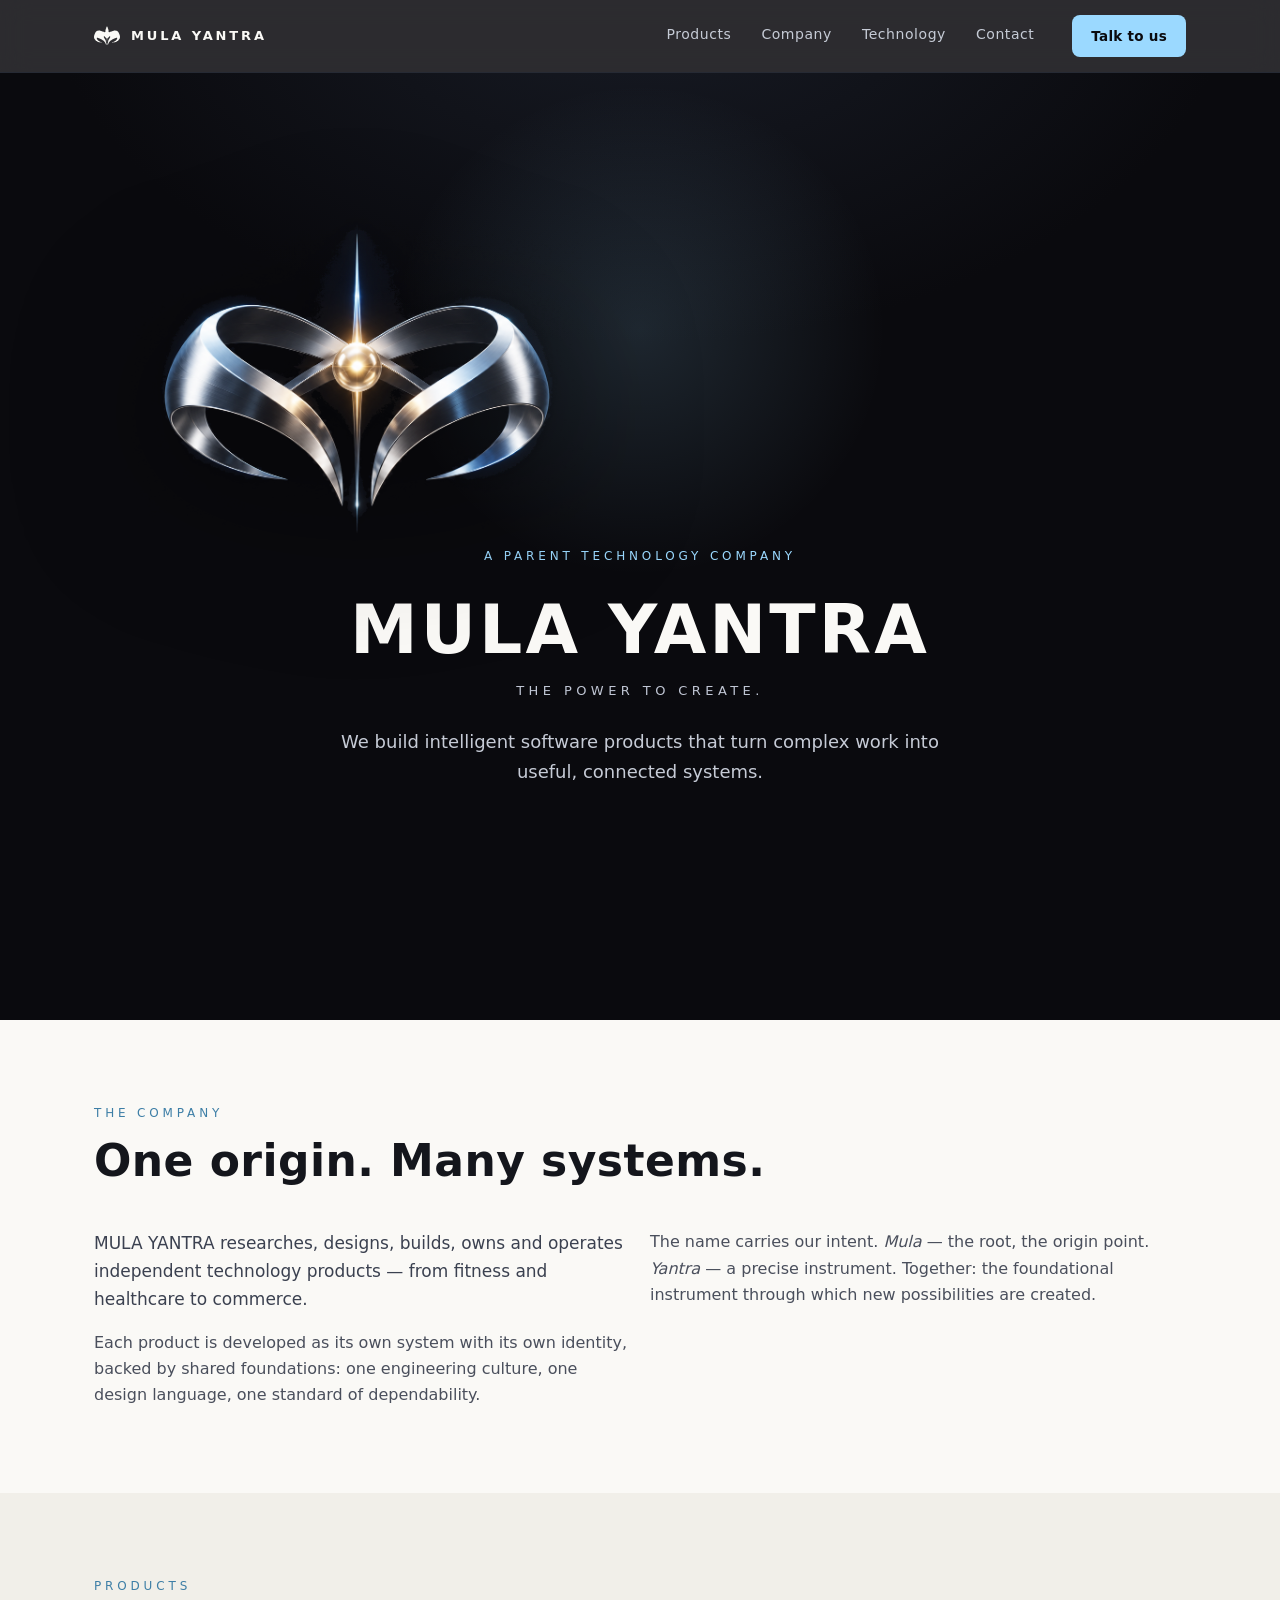
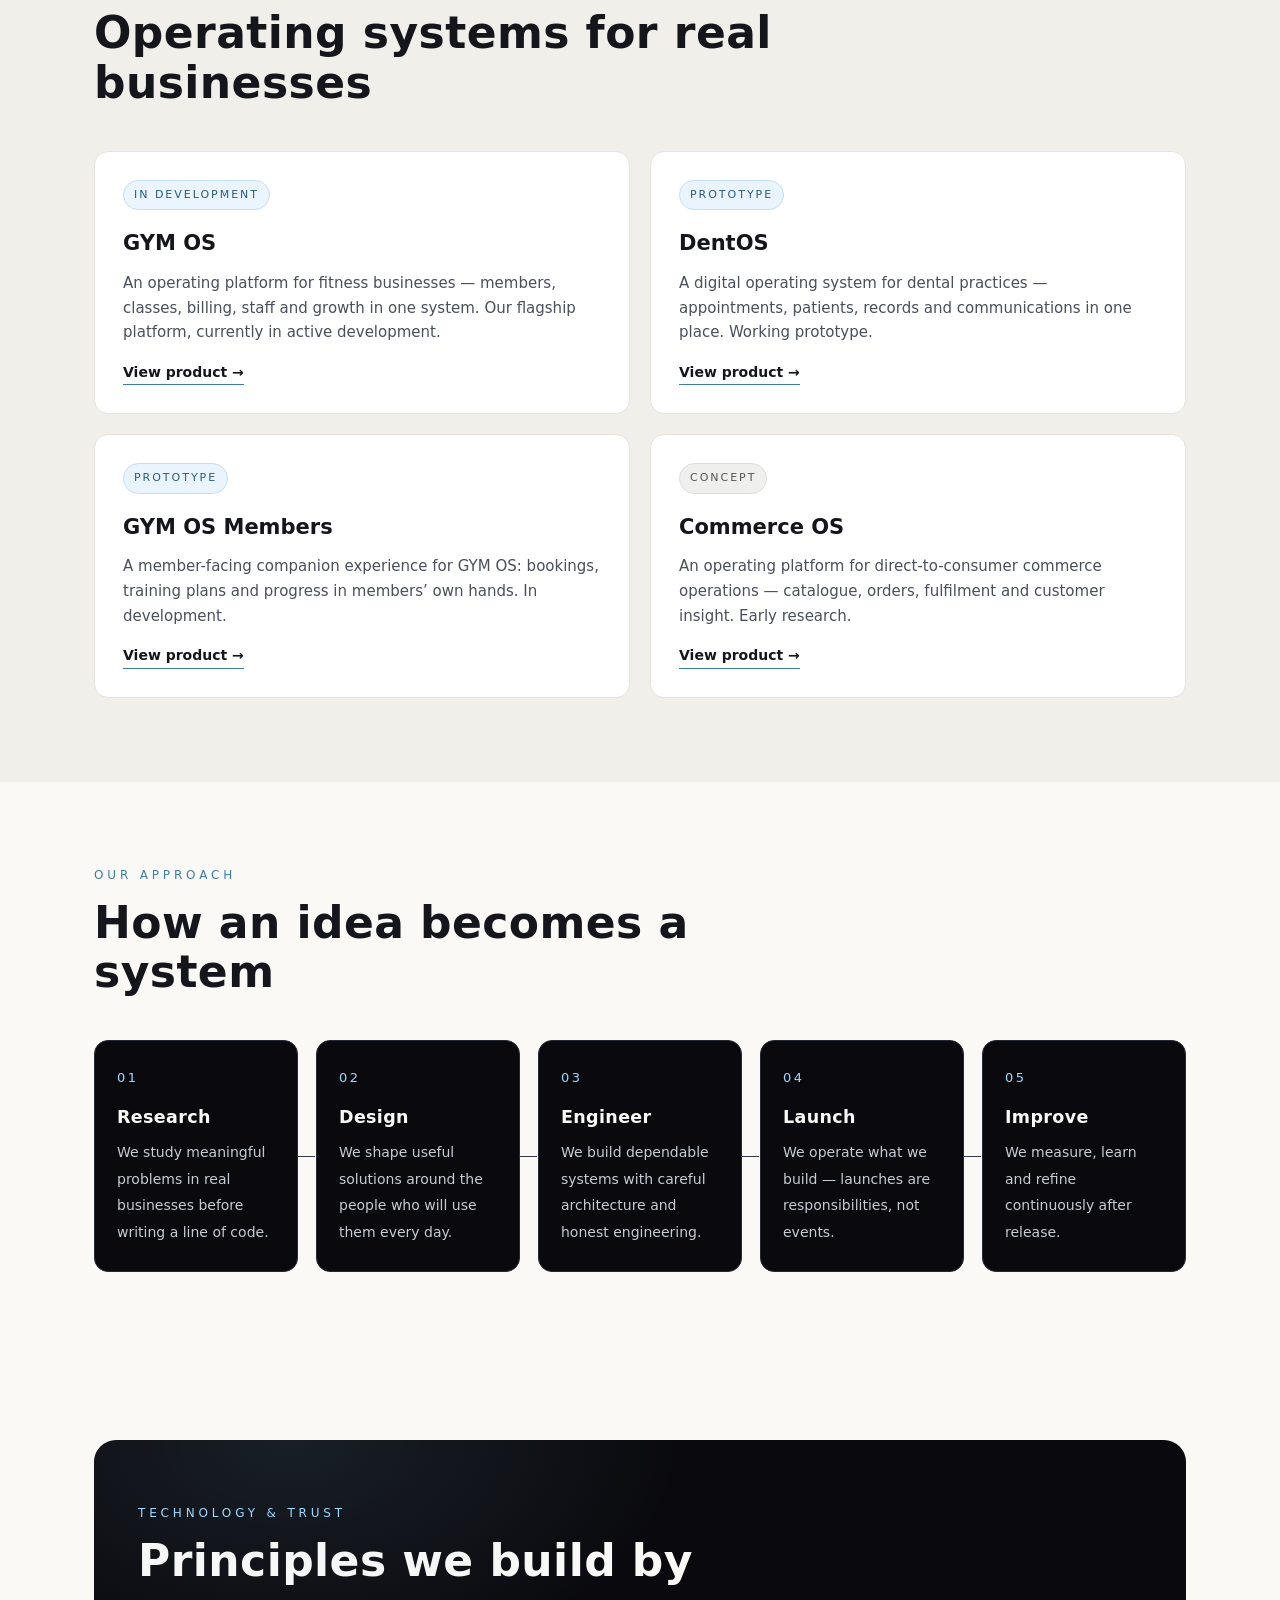
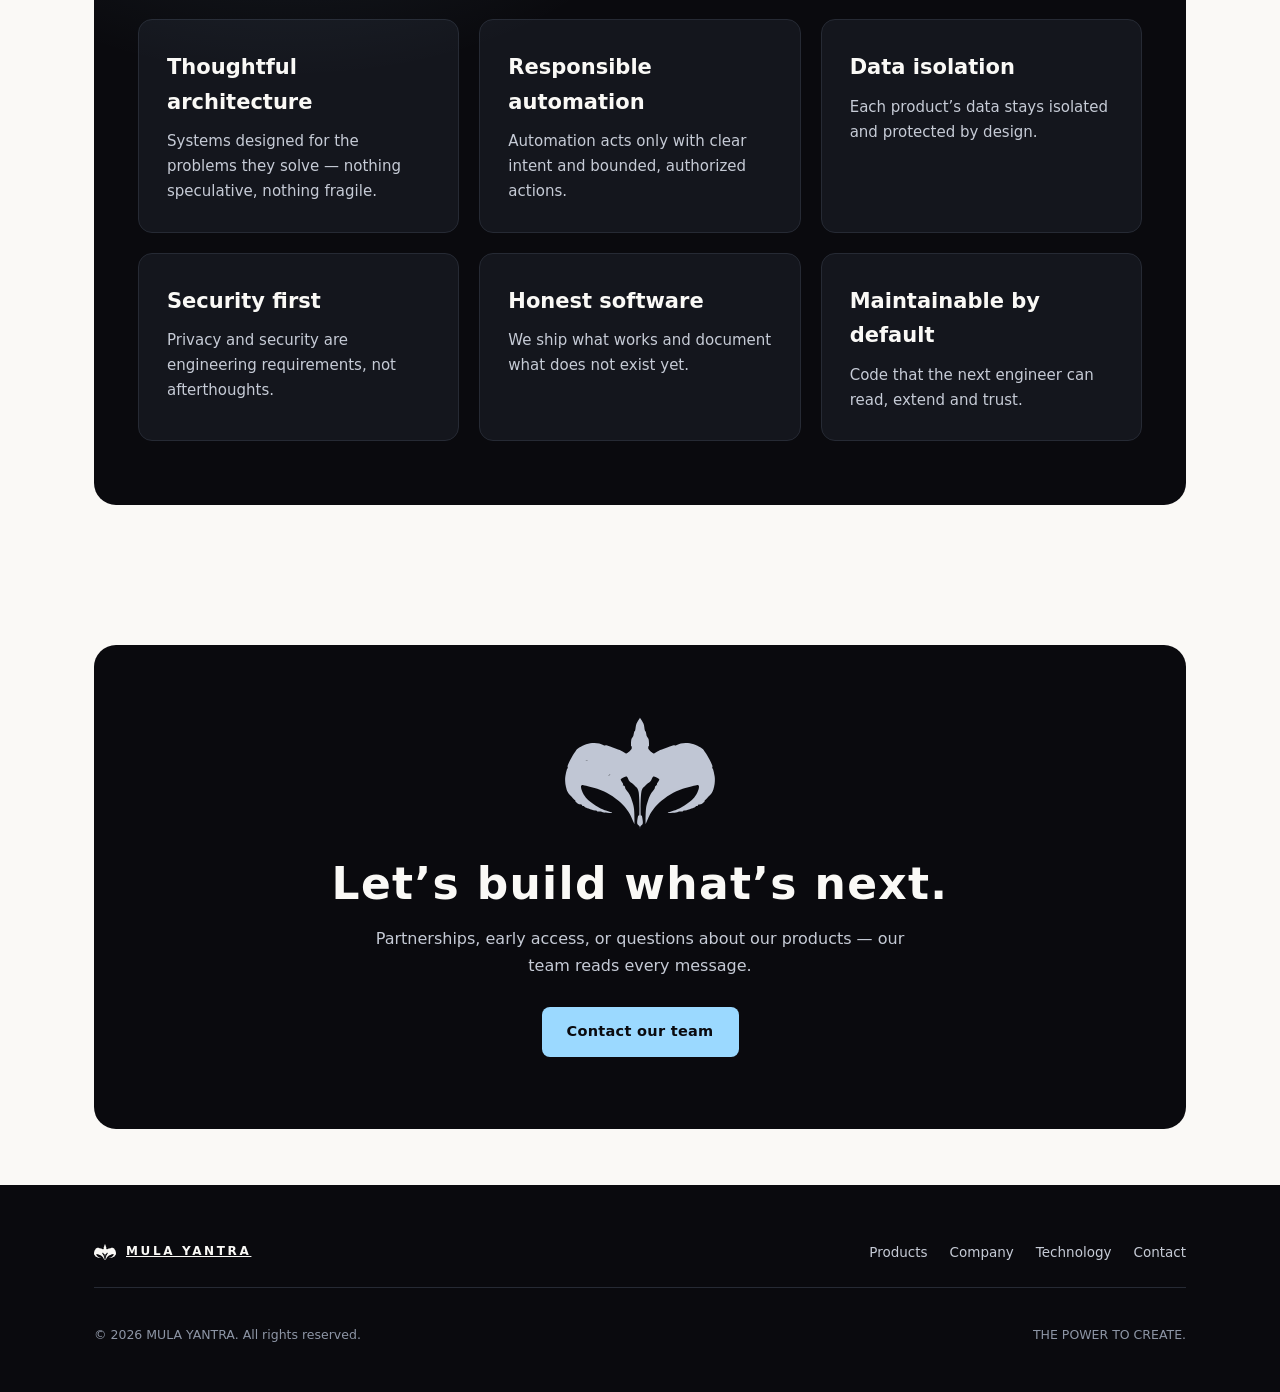
==== index.html @ 1386010c "Review preview of feature/website @8ad536c (logo repair: continuous ribbon emblem, centered hero, ic" ====
<!DOCTYPE html><html lang="en"><head><meta charset="utf-8"><meta name="viewport" content="width=device-width,initial-scale=1"><title>MULA YANTRA — The Power to Create</title><meta name="description" content="MULA YANTRA is a parent technology company that researches, builds, owns and operates independent intelligent software products."><meta property="og:type" content="website"><meta property="og:title" content="MULA YANTRA — The Power to Create"><meta property="og:description" content="MULA YANTRA is a parent technology company that researches, builds, owns and operates independent intelligent software products."><meta property="og:site_name" content="MULA YANTRA"><link rel="icon" type="image/svg+xml" href="mark-small.svg"><link rel="preload" href="fonts/SpaceGrotesk.woff2" as="font" type="font/woff2" crossorigin><link rel="preload" href="fonts/Inter.woff2" as="font" type="font/woff2" crossorigin><link rel="stylesheet" href="styles.css"></head><body class=""><a class="skip" href="#main">Skip to content</a><header class="hd"><div class="wrap"><a class="brand" href="index.html"><svg viewBox="0 0 1000 770" aria-hidden="true"><path d="M 499.4 6.1 C 495.3 12.6 481.6 31.2 476.3 45.0 C 471.0 58.7 470.4 79.4 467.8 88.7 C 465.2 98.0 462.7 94.2 460.5 100.9 C 458.3 107.5 457.5 120.7 454.4 128.8 C 451.4 136.9 444.7 139.1 442.3 149.5 C 439.9 159.8 439.7 183.3 439.9 190.8 C 440.1 198.3 442.9 190.8 443.5 194.4 C 444.1 198.1 447.1 205.8 443.5 212.6 C 439.9 219.5 427.9 230.7 421.6 235.7 C 415.4 240.8 413.7 244.8 405.8 243.0 C 397.9 241.2 394.9 233.5 374.2 224.8 C 353.6 216.1 300.7 196.6 281.9 190.8 C 263.1 184.9 270.1 192.0 261.2 189.6 C 252.3 187.1 241.8 178.8 228.4 176.2 C 215.1 173.6 197.7 171.9 181.0 173.8 C 164.4 175.6 144.6 181.0 128.8 187.1 C 113.0 193.2 96.6 202.5 86.3 210.2 C 75.9 217.9 74.3 222.6 66.8 233.3 C 59.3 244.0 49.4 259.6 41.3 274.6 C 33.2 289.6 21.9 312.1 18.2 323.2 C 14.6 334.3 20.3 337.6 19.4 341.4 C 18.6 345.3 16.2 337.4 13.4 346.3 C 10.5 355.2 4.5 380.9 2.4 394.9 C 0.4 408.9 0.6 418.4 1.2 430.1 C 1.8 441.9 2.8 453.0 6.1 465.4 C 9.3 477.7 10.5 489.3 20.7 504.3 C 30.8 519.2 58.7 545.4 66.8 555.3 C 74.9 565.2 65.4 559.5 69.3 563.8 C 73.1 568.0 82.8 577.2 89.9 580.8 C 97.0 584.4 107.5 583.6 111.8 585.7 C 116.0 587.7 112.8 591.5 115.4 593.0 C 118.1 594.4 123.9 592.5 127.6 594.2 C 131.2 595.8 126.4 598.0 137.3 602.7 C 148.2 607.3 181.4 618.7 193.2 622.1 C 204.9 625.6 203.5 621.9 207.8 623.3 C 212.0 624.7 213.4 629.6 218.7 630.6 C 224.0 631.6 232.5 628.4 239.4 629.4 C 246.3 630.4 247.5 635.1 260.0 636.7 C 272.6 638.3 315.1 642.2 314.7 639.1 C 314.3 636.1 273.8 625.2 257.6 618.5 C 241.4 611.8 234.1 609.4 217.5 599.0 C 200.9 588.7 171.9 568.0 158.0 556.5 C 144.0 545.0 140.1 538.1 133.7 529.8 C 127.2 521.5 123.1 514.6 119.1 506.7 C 115.0 498.8 111.4 489.7 109.4 482.4 C 107.3 475.1 106.7 467.2 106.9 462.9 C 107.1 458.7 107.7 458.3 110.6 456.9 C 113.4 455.4 106.5 450.8 123.9 454.4 C 141.4 458.1 186.1 468.4 215.1 478.7 C 244.0 489.1 271.8 501.2 297.7 516.4 C 323.6 531.6 351.4 552.9 370.6 569.9 C 389.8 586.9 402.2 604.3 413.1 618.5 C 424.1 632.6 428.9 641.2 436.2 654.9 C 443.5 668.7 452.4 692.6 456.9 701.1 C 461.3 709.6 462.3 720.1 462.9 706.0 C 463.5 691.8 462.9 639.9 460.5 616.0 C 458.1 592.1 453.4 579.2 448.4 562.6 C 443.3 546.0 437.8 530.8 430.1 516.4 C 422.4 502.0 407.0 484.6 402.2 476.3 C 397.3 468.0 402.4 469.6 401.0 466.6 C 399.6 463.5 396.3 459.9 393.7 458.1 C 391.0 456.3 386.2 457.7 385.2 455.7 C 384.2 453.6 389.8 451.8 387.6 445.9 C 385.4 440.1 373.4 426.3 371.8 420.4 C 370.2 414.5 372.8 414.3 377.9 410.7 C 382.9 407.0 395.9 400.2 402.2 398.5 C 408.5 396.9 410.9 395.9 415.6 401.0 C 420.2 406.0 422.4 420.0 430.1 428.9 C 437.8 437.8 451.6 442.7 461.7 454.4 C 471.9 466.2 485.2 468.0 490.9 499.4 C 496.6 530.8 496.4 616.0 495.7 642.8 C 495.1 669.5 489.7 650.7 487.2 659.8 C 484.8 668.9 481.8 688.3 481.2 697.4 C 480.6 706.6 481.0 709.2 483.6 714.5 C 486.2 719.7 494.1 723.8 497.0 729.0 C 499.8 734.3 500.2 743.2 500.6 746.1 C 501.0 748.9 499.0 748.9 499.4 746.1 C 499.8 743.2 500.2 734.3 503.0 729.0 C 505.9 723.8 513.8 719.7 516.4 714.5 C 519.0 709.2 519.4 706.6 518.8 697.4 C 518.2 688.3 515.2 668.9 512.8 659.8 C 510.3 650.7 504.9 669.5 504.3 642.8 C 503.6 616.0 503.4 530.8 509.1 499.4 C 514.8 468.0 528.1 466.2 538.3 454.4 C 548.4 442.7 562.2 437.8 569.9 428.9 C 577.6 420.0 579.8 406.0 584.4 401.0 C 589.1 395.9 591.5 396.9 597.8 398.5 C 604.1 400.2 617.1 407.0 622.1 410.7 C 627.2 414.3 629.8 414.5 628.2 420.4 C 626.6 426.3 614.6 440.1 612.4 445.9 C 610.2 451.8 615.8 453.6 614.8 455.7 C 613.8 457.7 609.0 456.3 606.3 458.1 C 603.7 459.9 600.4 463.5 599.0 466.6 C 597.6 469.6 602.7 468.0 597.8 476.3 C 593.0 484.6 577.6 502.0 569.9 516.4 C 562.2 530.8 556.7 546.0 551.6 562.6 C 546.6 579.2 541.9 592.1 539.5 616.0 C 537.1 639.9 536.5 691.8 537.1 706.0 C 537.7 720.1 538.7 709.6 543.1 701.1 C 547.6 692.6 556.5 668.7 563.8 654.9 C 571.1 641.2 575.9 632.6 586.9 618.5 C 597.8 604.3 610.2 586.9 629.4 569.9 C 648.6 552.9 676.4 531.6 702.3 516.4 C 728.2 501.2 756.0 489.1 784.9 478.7 C 813.9 468.4 858.6 458.1 876.1 454.4 C 893.5 450.8 886.6 455.4 889.4 456.9 C 892.3 458.3 892.9 458.7 893.1 462.9 C 893.3 467.2 892.7 475.1 890.6 482.4 C 888.6 489.7 885.0 498.8 880.9 506.7 C 876.9 514.6 872.8 521.5 866.3 529.8 C 859.9 538.1 856.0 545.0 842.0 556.5 C 828.1 568.0 799.1 588.7 782.5 599.0 C 765.9 609.4 758.6 611.8 742.4 618.5 C 726.2 625.2 685.7 636.1 685.3 639.1 C 684.9 642.2 727.4 638.3 740.0 636.7 C 752.5 635.1 753.7 630.4 760.6 629.4 C 767.5 628.4 776.0 631.6 781.3 630.6 C 786.6 629.6 788.0 624.7 792.2 623.3 C 796.5 621.9 795.1 625.6 806.8 622.1 C 818.6 618.7 851.8 607.3 862.7 602.7 C 873.6 598.0 868.8 595.8 872.4 594.2 C 876.1 592.5 881.9 594.4 884.6 593.0 C 887.2 591.5 884.0 587.7 888.2 585.7 C 892.5 583.6 903.0 584.4 910.1 580.8 C 917.2 577.2 926.9 568.0 930.7 563.8 C 934.6 559.5 925.1 565.2 933.2 555.3 C 941.3 545.4 969.2 519.2 979.3 504.3 C 989.5 489.3 990.7 477.7 993.9 465.4 C 997.2 453.0 998.2 441.9 998.8 430.1 C 999.4 418.4 999.6 408.9 997.6 394.9 C 995.5 380.9 989.5 355.2 986.6 346.3 C 983.8 337.4 981.4 345.3 980.6 341.4 C 979.7 337.6 985.4 334.3 981.8 323.2 C 978.1 312.1 966.8 289.6 958.7 274.6 C 950.6 259.6 940.7 244.0 933.2 233.3 C 925.7 222.6 924.1 217.9 913.7 210.2 C 903.4 202.5 887.0 193.2 871.2 187.1 C 855.4 181.0 835.6 175.6 819.0 173.8 C 802.3 171.9 784.9 173.6 771.6 176.2 C 758.2 178.8 747.7 187.1 738.8 189.6 C 729.9 192.0 736.9 184.9 718.1 190.8 C 699.3 196.6 646.4 216.1 625.8 224.8 C 605.1 233.5 602.1 241.2 594.2 243.0 C 586.3 244.8 584.6 240.8 578.4 235.7 C 572.1 230.7 560.1 219.5 556.5 212.6 C 552.9 205.8 555.9 198.1 556.5 194.4 C 557.1 190.8 559.9 198.3 560.1 190.8 C 560.3 183.3 560.1 159.8 557.7 149.5 C 555.3 139.1 548.6 136.9 545.6 128.8 C 542.5 120.7 541.7 107.5 539.5 100.9 C 537.3 94.2 534.8 98.0 532.2 88.7 C 529.6 79.4 529.0 58.7 523.7 45.0 C 518.4 31.2 504.7 12.6 500.6 6.1 C 496.6 -0.4 503.4 -0.4 499.4 6.1 Z M 313.5 391.3 C 250.3 389.8 311.3 384.6 307.4 382.7 C 303.6 380.9 294.0 382.1 290.4 380.3 C 286.8 378.5 287.4 373.8 285.5 371.8 C 283.7 369.8 282.9 368.8 279.5 368.2 C 276.0 367.6 268.5 369.6 264.9 368.2 C 261.2 366.7 261.0 361.7 257.6 359.7 C 254.2 357.6 256.2 363.3 244.2 356.0 C 232.3 348.7 197.0 324.4 185.9 315.9 C 174.8 307.4 179.4 306.8 177.4 305.0 C 175.4 303.2 176.2 306.8 173.8 305.0 C 171.3 303.2 164.6 296.5 162.8 294.0 C 161.0 291.6 159.4 291.8 162.8 290.4 C 166.3 289.0 74.5 286.4 183.5 285.5 C 292.4 284.7 707.6 284.7 816.5 285.5 C 925.5 286.4 833.7 289.0 837.2 290.4 C 840.6 291.8 839.0 291.6 837.2 294.0 C 835.4 296.5 828.7 303.2 826.2 305.0 C 823.8 306.8 824.6 303.2 822.6 305.0 C 820.6 306.8 825.2 307.4 814.1 315.9 C 803.0 324.4 767.7 348.7 755.8 356.0 C 743.8 363.3 745.8 357.6 742.4 359.7 C 739.0 361.7 738.8 366.7 735.1 368.2 C 731.5 369.6 724.0 367.6 720.5 368.2 C 717.1 368.8 716.3 369.8 714.5 371.8 C 712.6 373.8 713.2 378.5 709.6 380.3 C 706.0 382.1 696.4 380.9 692.6 382.7 C 688.7 384.6 749.7 389.8 686.5 391.3 C 623.3 392.7 376.7 392.7 313.5 391.3 Z M 686.5 391.3 C 749.7 389.8 688.7 384.6 692.6 382.7 C 696.4 380.9 706.0 382.1 709.6 380.3 C 713.2 378.5 712.6 373.8 714.5 371.8 C 716.3 369.8 717.1 368.8 720.5 368.2 C 724.0 367.6 731.5 369.6 735.1 368.2 C 738.8 366.7 739.0 361.7 742.4 359.7 C 745.8 357.6 743.8 363.3 755.8 356.0 C 767.7 348.7 803.0 324.4 814.1 315.9 C 825.2 307.4 820.6 306.8 822.6 305.0 C 824.6 303.2 823.8 306.8 826.2 305.0 C 828.7 303.2 835.4 296.5 837.2 294.0 C 839.0 291.6 840.6 291.8 837.2 290.4 C 833.7 289.0 925.5 286.4 816.5 285.5 C 707.6 284.7 292.4 284.7 183.5 285.5 C 74.5 286.4 166.3 289.0 162.8 290.4 C 159.4 291.8 161.0 291.6 162.8 294.0 C 164.6 296.5 171.3 303.2 173.8 305.0 C 176.2 306.8 175.4 303.2 177.4 305.0 C 179.4 306.8 174.8 307.4 185.9 315.9 C 197.0 324.4 232.3 348.7 244.2 356.0 C 256.2 363.3 254.2 357.6 257.6 359.7 C 261.0 361.7 261.2 366.7 264.9 368.2 C 268.5 369.6 276.0 367.6 279.5 368.2 C 282.9 368.8 283.7 369.8 285.5 371.8 C 287.4 373.8 286.8 378.5 290.4 380.3 C 294.0 382.1 303.6 380.9 307.4 382.7 C 311.3 384.6 250.3 389.8 313.5 391.3 C 376.7 392.7 623.3 392.7 686.5 391.3 Z" fill="currentColor" fill-rule="evenodd"/><circle cx="500" cy="347" r="12" fill="currentColor"/></svg><b>MULA&nbsp;YANTRA</b></a><button class="burger" aria-label="Menu" aria-expanded="false" aria-controls="sitenav"><svg width="22" height="14" viewBox="0 0 22 14" fill="none"><path d="M1 1h20M1 7h20M1 13h20" stroke="currentColor" stroke-width="2" stroke-linecap="round"/></svg></button><nav class="nav" id="sitenav" aria-label="Site"><a href="products.html">Products</a><a href="company.html">Company</a><a href="technology.html">Technology</a><a href="contact.html">Contact</a></nav><a class="btn primary cta" href="contact.html" style="padding:9px 18px;font-size:13.5px">Talk to us</a></div></header><main id="main"><section class="hero" aria-label="Introduction"><div class="wrap"><div class="emblem reveal"><img src="hero-emblem.png" alt="MULA YANTRA emblem — a smooth metallic ribbon with a central origin point and vertical light axis" width="1066" height="725"></div><p class="kicker ice reveal">A parent technology company</p><h1 class="reveal">MULA YANTRA</h1><p class="tagline reveal">THE POWER TO CREATE.</p><p class="lede reveal">We build intelligent software products that turn complex work into useful, connected systems.</p><div class="acts reveal"><a class="btn primary" href="products.html">Explore products</a><a class="btn ghost" href="#approach">Our approach</a></div></div></section><section><div class="wrap"><div class="shead reveal"><p class="kicker">The company</p><h2>One origin. Many systems.</h2></div><div class="grid2"><div class="reveal"><p style="margin:0 0 16px;color:#3B4150;font-size:17px">MULA YANTRA researches, designs, builds, owns and operates independent technology products — from fitness and healthcare to commerce.</p><p style="margin:0;color:#4A4F5C">Each product is developed as its own system with its own identity, backed by shared foundations: one engineering culture, one design language, one standard of dependability.</p></div><div class="reveal"><p style="margin:0;color:#4A4F5C">The name carries our intent. <em>Mula</em> — the root, the origin point. <em>Yantra</em> — a precise instrument. Together: the foundational instrument through which new possibilities are created.</p></div></div></div></section><section style="background:var(--bone-2)"><div class="wrap"><div class="shead reveal"><p class="kicker">Products</p><h2>Operating systems for real businesses</h2></div><div class="grid2"><div class="card reveal"><span class="badge dev">In development</span><h3>GYM OS</h3><p>An operating platform for fitness businesses — members, classes, billing, staff and growth in one system. Our flagship platform, currently in active development.</p><a class="more" href="products.html">View product →</a></div><div class="card reveal"><span class="badge proto">Prototype</span><h3>DentOS</h3><p>A digital operating system for dental practices — appointments, patients, records and communications in one place. Working prototype.</p><a class="more" href="products.html">View product →</a></div><div class="card reveal"><span class="badge proto">Prototype</span><h3>GYM OS Members</h3><p>A member-facing companion experience for GYM OS: bookings, training plans and progress in members’ own hands. In development.</p><a class="more" href="products.html">View product →</a></div><div class="card reveal"><span class="badge concept">Concept</span><h3>Commerce OS</h3><p>An operating platform for direct-to-consumer commerce operations — catalogue, orders, fulfilment and customer insight. Early research.</p><a class="more" href="products.html">View product →</a></div></div></div></section><section id="approach"><div class="wrap"><div class="shead reveal"><p class="kicker">Our approach</p><h2>How an idea becomes a system</h2></div><ol class="steps reveal"><li><b>Research</b><span>We study meaningful problems in real businesses before writing a line of code.</span></li><li><b>Design</b><span>We shape useful solutions around the people who will use them every day.</span></li><li><b>Engineer</b><span>We build dependable systems with careful architecture and honest engineering.</span></li><li><b>Launch</b><span>We operate what we build — launches are responsibilities, not events.</span></li><li><b>Improve</b><span>We measure, learn and refine continuously after release.</span></li></ol></div></section><section><div class="wrap"><div class="band" style="padding:64px 44px"><div class="shead reveal" style="margin-bottom:34px"><p class="kicker">Technology &amp; trust</p><h2 style="color:var(--ink)">Principles we build by</h2></div><div class="grid3 reveal"><div class="card"><h3>Thoughtful architecture</h3><p>Systems designed for the problems they solve — nothing speculative, nothing fragile.</p></div><div class="card"><h3>Responsible automation</h3><p>Automation acts only with clear intent and bounded, authorized actions.</p></div><div class="card"><h3>Data isolation</h3><p>Each product’s data stays isolated and protected by design.</p></div><div class="card"><h3>Security first</h3><p>Privacy and security are engineering requirements, not afterthoughts.</p></div><div class="card"><h3>Honest software</h3><p>We ship what works and document what does not exist yet.</p></div><div class="card"><h3>Maintainable by default</h3><p>Code that the next engineer can read, extend and trust.</p></div></div></div></div></section><section class="tight"><div class="wrap"><div class="closing reveal"><div class="mark"><svg viewBox="0 0 1000 770" aria-hidden="true"><path d="M 499.4 6.1 C 495.3 12.6 481.6 31.2 476.3 45.0 C 471.0 58.7 470.4 79.4 467.8 88.7 C 465.2 98.0 462.7 94.2 460.5 100.9 C 458.3 107.5 457.5 120.7 454.4 128.8 C 451.4 136.9 444.7 139.1 442.3 149.5 C 439.9 159.8 439.7 183.3 439.9 190.8 C 440.1 198.3 442.9 190.8 443.5 194.4 C 444.1 198.1 447.1 205.8 443.5 212.6 C 439.9 219.5 427.9 230.7 421.6 235.7 C 415.4 240.8 413.7 244.8 405.8 243.0 C 397.9 241.2 394.9 233.5 374.2 224.8 C 353.6 216.1 300.7 196.6 281.9 190.8 C 263.1 184.9 270.1 192.0 261.2 189.6 C 252.3 187.1 241.8 178.8 228.4 176.2 C 215.1 173.6 197.7 171.9 181.0 173.8 C 164.4 175.6 144.6 181.0 128.8 187.1 C 113.0 193.2 96.6 202.5 86.3 210.2 C 75.9 217.9 74.3 222.6 66.8 233.3 C 59.3 244.0 49.4 259.6 41.3 274.6 C 33.2 289.6 21.9 312.1 18.2 323.2 C 14.6 334.3 20.3 337.6 19.4 341.4 C 18.6 345.3 16.2 337.4 13.4 346.3 C 10.5 355.2 4.5 380.9 2.4 394.9 C 0.4 408.9 0.6 418.4 1.2 430.1 C 1.8 441.9 2.8 453.0 6.1 465.4 C 9.3 477.7 10.5 489.3 20.7 504.3 C 30.8 519.2 58.7 545.4 66.8 555.3 C 74.9 565.2 65.4 559.5 69.3 563.8 C 73.1 568.0 82.8 577.2 89.9 580.8 C 97.0 584.4 107.5 583.6 111.8 585.7 C 116.0 587.7 112.8 591.5 115.4 593.0 C 118.1 594.4 123.9 592.5 127.6 594.2 C 131.2 595.8 126.4 598.0 137.3 602.7 C 148.2 607.3 181.4 618.7 193.2 622.1 C 204.9 625.6 203.5 621.9 207.8 623.3 C 212.0 624.7 213.4 629.6 218.7 630.6 C 224.0 631.6 232.5 628.4 239.4 629.4 C 246.3 630.4 247.5 635.1 260.0 636.7 C 272.6 638.3 315.1 642.2 314.7 639.1 C 314.3 636.1 273.8 625.2 257.6 618.5 C 241.4 611.8 234.1 609.4 217.5 599.0 C 200.9 588.7 171.9 568.0 158.0 556.5 C 144.0 545.0 140.1 538.1 133.7 529.8 C 127.2 521.5 123.1 514.6 119.1 506.7 C 115.0 498.8 111.4 489.7 109.4 482.4 C 107.3 475.1 106.7 467.2 106.9 462.9 C 107.1 458.7 107.7 458.3 110.6 456.9 C 113.4 455.4 106.5 450.8 123.9 454.4 C 141.4 458.1 186.1 468.4 215.1 478.7 C 244.0 489.1 271.8 501.2 297.7 516.4 C 323.6 531.6 351.4 552.9 370.6 569.9 C 389.8 586.9 402.2 604.3 413.1 618.5 C 424.1 632.6 428.9 641.2 436.2 654.9 C 443.5 668.7 452.4 692.6 456.9 701.1 C 461.3 709.6 462.3 720.1 462.9 706.0 C 463.5 691.8 462.9 639.9 460.5 616.0 C 458.1 592.1 453.4 579.2 448.4 562.6 C 443.3 546.0 437.8 530.8 430.1 516.4 C 422.4 502.0 407.0 484.6 402.2 476.3 C 397.3 468.0 402.4 469.6 401.0 466.6 C 399.6 463.5 396.3 459.9 393.7 458.1 C 391.0 456.3 386.2 457.7 385.2 455.7 C 384.2 453.6 389.8 451.8 387.6 445.9 C 385.4 440.1 373.4 426.3 371.8 420.4 C 370.2 414.5 372.8 414.3 377.9 410.7 C 382.9 407.0 395.9 400.2 402.2 398.5 C 408.5 396.9 410.9 395.9 415.6 401.0 C 420.2 406.0 422.4 420.0 430.1 428.9 C 437.8 437.8 451.6 442.7 461.7 454.4 C 471.9 466.2 485.2 468.0 490.9 499.4 C 496.6 530.8 496.4 616.0 495.7 642.8 C 495.1 669.5 489.7 650.7 487.2 659.8 C 484.8 668.9 481.8 688.3 481.2 697.4 C 480.6 706.6 481.0 709.2 483.6 714.5 C 486.2 719.7 494.1 723.8 497.0 729.0 C 499.8 734.3 500.2 743.2 500.6 746.1 C 501.0 748.9 499.0 748.9 499.4 746.1 C 499.8 743.2 500.2 734.3 503.0 729.0 C 505.9 723.8 513.8 719.7 516.4 714.5 C 519.0 709.2 519.4 706.6 518.8 697.4 C 518.2 688.3 515.2 668.9 512.8 659.8 C 510.3 650.7 504.9 669.5 504.3 642.8 C 503.6 616.0 503.4 530.8 509.1 499.4 C 514.8 468.0 528.1 466.2 538.3 454.4 C 548.4 442.7 562.2 437.8 569.9 428.9 C 577.6 420.0 579.8 406.0 584.4 401.0 C 589.1 395.9 591.5 396.9 597.8 398.5 C 604.1 400.2 617.1 407.0 622.1 410.7 C 627.2 414.3 629.8 414.5 628.2 420.4 C 626.6 426.3 614.6 440.1 612.4 445.9 C 610.2 451.8 615.8 453.6 614.8 455.7 C 613.8 457.7 609.0 456.3 606.3 458.1 C 603.7 459.9 600.4 463.5 599.0 466.6 C 597.6 469.6 602.7 468.0 597.8 476.3 C 593.0 484.6 577.6 502.0 569.9 516.4 C 562.2 530.8 556.7 546.0 551.6 562.6 C 546.6 579.2 541.9 592.1 539.5 616.0 C 537.1 639.9 536.5 691.8 537.1 706.0 C 537.7 720.1 538.7 709.6 543.1 701.1 C 547.6 692.6 556.5 668.7 563.8 654.9 C 571.1 641.2 575.9 632.6 586.9 618.5 C 597.8 604.3 610.2 586.9 629.4 569.9 C 648.6 552.9 676.4 531.6 702.3 516.4 C 728.2 501.2 756.0 489.1 784.9 478.7 C 813.9 468.4 858.6 458.1 876.1 454.4 C 893.5 450.8 886.6 455.4 889.4 456.9 C 892.3 458.3 892.9 458.7 893.1 462.9 C 893.3 467.2 892.7 475.1 890.6 482.4 C 888.6 489.7 885.0 498.8 880.9 506.7 C 876.9 514.6 872.8 521.5 866.3 529.8 C 859.9 538.1 856.0 545.0 842.0 556.5 C 828.1 568.0 799.1 588.7 782.5 599.0 C 765.9 609.4 758.6 611.8 742.4 618.5 C 726.2 625.2 685.7 636.1 685.3 639.1 C 684.9 642.2 727.4 638.3 740.0 636.7 C 752.5 635.1 753.7 630.4 760.6 629.4 C 767.5 628.4 776.0 631.6 781.3 630.6 C 786.6 629.6 788.0 624.7 792.2 623.3 C 796.5 621.9 795.1 625.6 806.8 622.1 C 818.6 618.7 851.8 607.3 862.7 602.7 C 873.6 598.0 868.8 595.8 872.4 594.2 C 876.1 592.5 881.9 594.4 884.6 593.0 C 887.2 591.5 884.0 587.7 888.2 585.7 C 892.5 583.6 903.0 584.4 910.1 580.8 C 917.2 577.2 926.9 568.0 930.7 563.8 C 934.6 559.5 925.1 565.2 933.2 555.3 C 941.3 545.4 969.2 519.2 979.3 504.3 C 989.5 489.3 990.7 477.7 993.9 465.4 C 997.2 453.0 998.2 441.9 998.8 430.1 C 999.4 418.4 999.6 408.9 997.6 394.9 C 995.5 380.9 989.5 355.2 986.6 346.3 C 983.8 337.4 981.4 345.3 980.6 341.4 C 979.7 337.6 985.4 334.3 981.8 323.2 C 978.1 312.1 966.8 289.6 958.7 274.6 C 950.6 259.6 940.7 244.0 933.2 233.3 C 925.7 222.6 924.1 217.9 913.7 210.2 C 903.4 202.5 887.0 193.2 871.2 187.1 C 855.4 181.0 835.6 175.6 819.0 173.8 C 802.3 171.9 784.9 173.6 771.6 176.2 C 758.2 178.8 747.7 187.1 738.8 189.6 C 729.9 192.0 736.9 184.9 718.1 190.8 C 699.3 196.6 646.4 216.1 625.8 224.8 C 605.1 233.5 602.1 241.2 594.2 243.0 C 586.3 244.8 584.6 240.8 578.4 235.7 C 572.1 230.7 560.1 219.5 556.5 212.6 C 552.9 205.8 555.9 198.1 556.5 194.4 C 557.1 190.8 559.9 198.3 560.1 190.8 C 560.3 183.3 560.1 159.8 557.7 149.5 C 555.3 139.1 548.6 136.9 545.6 128.8 C 542.5 120.7 541.7 107.5 539.5 100.9 C 537.3 94.2 534.8 98.0 532.2 88.7 C 529.6 79.4 529.0 58.7 523.7 45.0 C 518.4 31.2 504.7 12.6 500.6 6.1 C 496.6 -0.4 503.4 -0.4 499.4 6.1 Z M 313.5 391.3 C 250.3 389.8 311.3 384.6 307.4 382.7 C 303.6 380.9 294.0 382.1 290.4 380.3 C 286.8 378.5 287.4 373.8 285.5 371.8 C 283.7 369.8 282.9 368.8 279.5 368.2 C 276.0 367.6 268.5 369.6 264.9 368.2 C 261.2 366.7 261.0 361.7 257.6 359.7 C 254.2 357.6 256.2 363.3 244.2 356.0 C 232.3 348.7 197.0 324.4 185.9 315.9 C 174.8 307.4 179.4 306.8 177.4 305.0 C 175.4 303.2 176.2 306.8 173.8 305.0 C 171.3 303.2 164.6 296.5 162.8 294.0 C 161.0 291.6 159.4 291.8 162.8 290.4 C 166.3 289.0 74.5 286.4 183.5 285.5 C 292.4 284.7 707.6 284.7 816.5 285.5 C 925.5 286.4 833.7 289.0 837.2 290.4 C 840.6 291.8 839.0 291.6 837.2 294.0 C 835.4 296.5 828.7 303.2 826.2 305.0 C 823.8 306.8 824.6 303.2 822.6 305.0 C 820.6 306.8 825.2 307.4 814.1 315.9 C 803.0 324.4 767.7 348.7 755.8 356.0 C 743.8 363.3 745.8 357.6 742.4 359.7 C 739.0 361.7 738.8 366.7 735.1 368.2 C 731.5 369.6 724.0 367.6 720.5 368.2 C 717.1 368.8 716.3 369.8 714.5 371.8 C 712.6 373.8 713.2 378.5 709.6 380.3 C 706.0 382.1 696.4 380.9 692.6 382.7 C 688.7 384.6 749.7 389.8 686.5 391.3 C 623.3 392.7 376.7 392.7 313.5 391.3 Z M 686.5 391.3 C 749.7 389.8 688.7 384.6 692.6 382.7 C 696.4 380.9 706.0 382.1 709.6 380.3 C 713.2 378.5 712.6 373.8 714.5 371.8 C 716.3 369.8 717.1 368.8 720.5 368.2 C 724.0 367.6 731.5 369.6 735.1 368.2 C 738.8 366.7 739.0 361.7 742.4 359.7 C 745.8 357.6 743.8 363.3 755.8 356.0 C 767.7 348.7 803.0 324.4 814.1 315.9 C 825.2 307.4 820.6 306.8 822.6 305.0 C 824.6 303.2 823.8 306.8 826.2 305.0 C 828.7 303.2 835.4 296.5 837.2 294.0 C 839.0 291.6 840.6 291.8 837.2 290.4 C 833.7 289.0 925.5 286.4 816.5 285.5 C 707.6 284.7 292.4 284.7 183.5 285.5 C 74.5 286.4 166.3 289.0 162.8 290.4 C 159.4 291.8 161.0 291.6 162.8 294.0 C 164.6 296.5 171.3 303.2 173.8 305.0 C 176.2 306.8 175.4 303.2 177.4 305.0 C 179.4 306.8 174.8 307.4 185.9 315.9 C 197.0 324.4 232.3 348.7 244.2 356.0 C 256.2 363.3 254.2 357.6 257.6 359.7 C 261.0 361.7 261.2 366.7 264.9 368.2 C 268.5 369.6 276.0 367.6 279.5 368.2 C 282.9 368.8 283.7 369.8 285.5 371.8 C 287.4 373.8 286.8 378.5 290.4 380.3 C 294.0 382.1 303.6 380.9 307.4 382.7 C 311.3 384.6 250.3 389.8 313.5 391.3 C 376.7 392.7 623.3 392.7 686.5 391.3 Z" fill="#C0C6D4" fill-rule="evenodd"/><circle cx="500" cy="347" r="12" fill="#C0C6D4"/></svg></div><h2>Let’s build what’s next.</h2><p>Partnerships, early access, or questions about our products — our team reads every message.</p><a class="btn primary" href="contact.html">Contact our team</a></div></div></section></main><footer class="ft"><div class="wrap"><div class="top"><a class="fbrand" href="index.html"><svg viewBox="0 0 1000 770" aria-hidden="true"><path d="M 499.4 6.1 C 495.3 12.6 481.6 31.2 476.3 45.0 C 471.0 58.7 470.4 79.4 467.8 88.7 C 465.2 98.0 462.7 94.2 460.5 100.9 C 458.3 107.5 457.5 120.7 454.4 128.8 C 451.4 136.9 444.7 139.1 442.3 149.5 C 439.9 159.8 439.7 183.3 439.9 190.8 C 440.1 198.3 442.9 190.8 443.5 194.4 C 444.1 198.1 447.1 205.8 443.5 212.6 C 439.9 219.5 427.9 230.7 421.6 235.7 C 415.4 240.8 413.7 244.8 405.8 243.0 C 397.9 241.2 394.9 233.5 374.2 224.8 C 353.6 216.1 300.7 196.6 281.9 190.8 C 263.1 184.9 270.1 192.0 261.2 189.6 C 252.3 187.1 241.8 178.8 228.4 176.2 C 215.1 173.6 197.7 171.9 181.0 173.8 C 164.4 175.6 144.6 181.0 128.8 187.1 C 113.0 193.2 96.6 202.5 86.3 210.2 C 75.9 217.9 74.3 222.6 66.8 233.3 C 59.3 244.0 49.4 259.6 41.3 274.6 C 33.2 289.6 21.9 312.1 18.2 323.2 C 14.6 334.3 20.3 337.6 19.4 341.4 C 18.6 345.3 16.2 337.4 13.4 346.3 C 10.5 355.2 4.5 380.9 2.4 394.9 C 0.4 408.9 0.6 418.4 1.2 430.1 C 1.8 441.9 2.8 453.0 6.1 465.4 C 9.3 477.7 10.5 489.3 20.7 504.3 C 30.8 519.2 58.7 545.4 66.8 555.3 C 74.9 565.2 65.4 559.5 69.3 563.8 C 73.1 568.0 82.8 577.2 89.9 580.8 C 97.0 584.4 107.5 583.6 111.8 585.7 C 116.0 587.7 112.8 591.5 115.4 593.0 C 118.1 594.4 123.9 592.5 127.6 594.2 C 131.2 595.8 126.4 598.0 137.3 602.7 C 148.2 607.3 181.4 618.7 193.2 622.1 C 204.9 625.6 203.5 621.9 207.8 623.3 C 212.0 624.7 213.4 629.6 218.7 630.6 C 224.0 631.6 232.5 628.4 239.4 629.4 C 246.3 630.4 247.5 635.1 260.0 636.7 C 272.6 638.3 315.1 642.2 314.7 639.1 C 314.3 636.1 273.8 625.2 257.6 618.5 C 241.4 611.8 234.1 609.4 217.5 599.0 C 200.9 588.7 171.9 568.0 158.0 556.5 C 144.0 545.0 140.1 538.1 133.7 529.8 C 127.2 521.5 123.1 514.6 119.1 506.7 C 115.0 498.8 111.4 489.7 109.4 482.4 C 107.3 475.1 106.7 467.2 106.9 462.9 C 107.1 458.7 107.7 458.3 110.6 456.9 C 113.4 455.4 106.5 450.8 123.9 454.4 C 141.4 458.1 186.1 468.4 215.1 478.7 C 244.0 489.1 271.8 501.2 297.7 516.4 C 323.6 531.6 351.4 552.9 370.6 569.9 C 389.8 586.9 402.2 604.3 413.1 618.5 C 424.1 632.6 428.9 641.2 436.2 654.9 C 443.5 668.7 452.4 692.6 456.9 701.1 C 461.3 709.6 462.3 720.1 462.9 706.0 C 463.5 691.8 462.9 639.9 460.5 616.0 C 458.1 592.1 453.4 579.2 448.4 562.6 C 443.3 546.0 437.8 530.8 430.1 516.4 C 422.4 502.0 407.0 484.6 402.2 476.3 C 397.3 468.0 402.4 469.6 401.0 466.6 C 399.6 463.5 396.3 459.9 393.7 458.1 C 391.0 456.3 386.2 457.7 385.2 455.7 C 384.2 453.6 389.8 451.8 387.6 445.9 C 385.4 440.1 373.4 426.3 371.8 420.4 C 370.2 414.5 372.8 414.3 377.9 410.7 C 382.9 407.0 395.9 400.2 402.2 398.5 C 408.5 396.9 410.9 395.9 415.6 401.0 C 420.2 406.0 422.4 420.0 430.1 428.9 C 437.8 437.8 451.6 442.7 461.7 454.4 C 471.9 466.2 485.2 468.0 490.9 499.4 C 496.6 530.8 496.4 616.0 495.7 642.8 C 495.1 669.5 489.7 650.7 487.2 659.8 C 484.8 668.9 481.8 688.3 481.2 697.4 C 480.6 706.6 481.0 709.2 483.6 714.5 C 486.2 719.7 494.1 723.8 497.0 729.0 C 499.8 734.3 500.2 743.2 500.6 746.1 C 501.0 748.9 499.0 748.9 499.4 746.1 C 499.8 743.2 500.2 734.3 503.0 729.0 C 505.9 723.8 513.8 719.7 516.4 714.5 C 519.0 709.2 519.4 706.6 518.8 697.4 C 518.2 688.3 515.2 668.9 512.8 659.8 C 510.3 650.7 504.9 669.5 504.3 642.8 C 503.6 616.0 503.4 530.8 509.1 499.4 C 514.8 468.0 528.1 466.2 538.3 454.4 C 548.4 442.7 562.2 437.8 569.9 428.9 C 577.6 420.0 579.8 406.0 584.4 401.0 C 589.1 395.9 591.5 396.9 597.8 398.5 C 604.1 400.2 617.1 407.0 622.1 410.7 C 627.2 414.3 629.8 414.5 628.2 420.4 C 626.6 426.3 614.6 440.1 612.4 445.9 C 610.2 451.8 615.8 453.6 614.8 455.7 C 613.8 457.7 609.0 456.3 606.3 458.1 C 603.7 459.9 600.4 463.5 599.0 466.6 C 597.6 469.6 602.7 468.0 597.8 476.3 C 593.0 484.6 577.6 502.0 569.9 516.4 C 562.2 530.8 556.7 546.0 551.6 562.6 C 546.6 579.2 541.9 592.1 539.5 616.0 C 537.1 639.9 536.5 691.8 537.1 706.0 C 537.7 720.1 538.7 709.6 543.1 701.1 C 547.6 692.6 556.5 668.7 563.8 654.9 C 571.1 641.2 575.9 632.6 586.9 618.5 C 597.8 604.3 610.2 586.9 629.4 569.9 C 648.6 552.9 676.4 531.6 702.3 516.4 C 728.2 501.2 756.0 489.1 784.9 478.7 C 813.9 468.4 858.6 458.1 876.1 454.4 C 893.5 450.8 886.6 455.4 889.4 456.9 C 892.3 458.3 892.9 458.7 893.1 462.9 C 893.3 467.2 892.7 475.1 890.6 482.4 C 888.6 489.7 885.0 498.8 880.9 506.7 C 876.9 514.6 872.8 521.5 866.3 529.8 C 859.9 538.1 856.0 545.0 842.0 556.5 C 828.1 568.0 799.1 588.7 782.5 599.0 C 765.9 609.4 758.6 611.8 742.4 618.5 C 726.2 625.2 685.7 636.1 685.3 639.1 C 684.9 642.2 727.4 638.3 740.0 636.7 C 752.5 635.1 753.7 630.4 760.6 629.4 C 767.5 628.4 776.0 631.6 781.3 630.6 C 786.6 629.6 788.0 624.7 792.2 623.3 C 796.5 621.9 795.1 625.6 806.8 622.1 C 818.6 618.7 851.8 607.3 862.7 602.7 C 873.6 598.0 868.8 595.8 872.4 594.2 C 876.1 592.5 881.9 594.4 884.6 593.0 C 887.2 591.5 884.0 587.7 888.2 585.7 C 892.5 583.6 903.0 584.4 910.1 580.8 C 917.2 577.2 926.9 568.0 930.7 563.8 C 934.6 559.5 925.1 565.2 933.2 555.3 C 941.3 545.4 969.2 519.2 979.3 504.3 C 989.5 489.3 990.7 477.7 993.9 465.4 C 997.2 453.0 998.2 441.9 998.8 430.1 C 999.4 418.4 999.6 408.9 997.6 394.9 C 995.5 380.9 989.5 355.2 986.6 346.3 C 983.8 337.4 981.4 345.3 980.6 341.4 C 979.7 337.6 985.4 334.3 981.8 323.2 C 978.1 312.1 966.8 289.6 958.7 274.6 C 950.6 259.6 940.7 244.0 933.2 233.3 C 925.7 222.6 924.1 217.9 913.7 210.2 C 903.4 202.5 887.0 193.2 871.2 187.1 C 855.4 181.0 835.6 175.6 819.0 173.8 C 802.3 171.9 784.9 173.6 771.6 176.2 C 758.2 178.8 747.7 187.1 738.8 189.6 C 729.9 192.0 736.9 184.9 718.1 190.8 C 699.3 196.6 646.4 216.1 625.8 224.8 C 605.1 233.5 602.1 241.2 594.2 243.0 C 586.3 244.8 584.6 240.8 578.4 235.7 C 572.1 230.7 560.1 219.5 556.5 212.6 C 552.9 205.8 555.9 198.1 556.5 194.4 C 557.1 190.8 559.9 198.3 560.1 190.8 C 560.3 183.3 560.1 159.8 557.7 149.5 C 555.3 139.1 548.6 136.9 545.6 128.8 C 542.5 120.7 541.7 107.5 539.5 100.9 C 537.3 94.2 534.8 98.0 532.2 88.7 C 529.6 79.4 529.0 58.7 523.7 45.0 C 518.4 31.2 504.7 12.6 500.6 6.1 C 496.6 -0.4 503.4 -0.4 499.4 6.1 Z M 313.5 391.3 C 250.3 389.8 311.3 384.6 307.4 382.7 C 303.6 380.9 294.0 382.1 290.4 380.3 C 286.8 378.5 287.4 373.8 285.5 371.8 C 283.7 369.8 282.9 368.8 279.5 368.2 C 276.0 367.6 268.5 369.6 264.9 368.2 C 261.2 366.7 261.0 361.7 257.6 359.7 C 254.2 357.6 256.2 363.3 244.2 356.0 C 232.3 348.7 197.0 324.4 185.9 315.9 C 174.8 307.4 179.4 306.8 177.4 305.0 C 175.4 303.2 176.2 306.8 173.8 305.0 C 171.3 303.2 164.6 296.5 162.8 294.0 C 161.0 291.6 159.4 291.8 162.8 290.4 C 166.3 289.0 74.5 286.4 183.5 285.5 C 292.4 284.7 707.6 284.7 816.5 285.5 C 925.5 286.4 833.7 289.0 837.2 290.4 C 840.6 291.8 839.0 291.6 837.2 294.0 C 835.4 296.5 828.7 303.2 826.2 305.0 C 823.8 306.8 824.6 303.2 822.6 305.0 C 820.6 306.8 825.2 307.4 814.1 315.9 C 803.0 324.4 767.7 348.7 755.8 356.0 C 743.8 363.3 745.8 357.6 742.4 359.7 C 739.0 361.7 738.8 366.7 735.1 368.2 C 731.5 369.6 724.0 367.6 720.5 368.2 C 717.1 368.8 716.3 369.8 714.5 371.8 C 712.6 373.8 713.2 378.5 709.6 380.3 C 706.0 382.1 696.4 380.9 692.6 382.7 C 688.7 384.6 749.7 389.8 686.5 391.3 C 623.3 392.7 376.7 392.7 313.5 391.3 Z M 686.5 391.3 C 749.7 389.8 688.7 384.6 692.6 382.7 C 696.4 380.9 706.0 382.1 709.6 380.3 C 713.2 378.5 712.6 373.8 714.5 371.8 C 716.3 369.8 717.1 368.8 720.5 368.2 C 724.0 367.6 731.5 369.6 735.1 368.2 C 738.8 366.7 739.0 361.7 742.4 359.7 C 745.8 357.6 743.8 363.3 755.8 356.0 C 767.7 348.7 803.0 324.4 814.1 315.9 C 825.2 307.4 820.6 306.8 822.6 305.0 C 824.6 303.2 823.8 306.8 826.2 305.0 C 828.7 303.2 835.4 296.5 837.2 294.0 C 839.0 291.6 840.6 291.8 837.2 290.4 C 833.7 289.0 925.5 286.4 816.5 285.5 C 707.6 284.7 292.4 284.7 183.5 285.5 C 74.5 286.4 166.3 289.0 162.8 290.4 C 159.4 291.8 161.0 291.6 162.8 294.0 C 164.6 296.5 171.3 303.2 173.8 305.0 C 176.2 306.8 175.4 303.2 177.4 305.0 C 179.4 306.8 174.8 307.4 185.9 315.9 C 197.0 324.4 232.3 348.7 244.2 356.0 C 256.2 363.3 254.2 357.6 257.6 359.7 C 261.0 361.7 261.2 366.7 264.9 368.2 C 268.5 369.6 276.0 367.6 279.5 368.2 C 282.9 368.8 283.7 369.8 285.5 371.8 C 287.4 373.8 286.8 378.5 290.4 380.3 C 294.0 382.1 303.6 380.9 307.4 382.7 C 311.3 384.6 250.3 389.8 313.5 391.3 C 376.7 392.7 623.3 392.7 686.5 391.3 Z" fill="currentColor" fill-rule="evenodd"/><circle cx="500" cy="347" r="12" fill="currentColor"/></svg><b>MULA&nbsp;YANTRA</b></a><nav aria-label="Footer"><a href="products.html">Products</a><a href="company.html">Company</a><a href="technology.html">Technology</a><a href="contact.html">Contact</a></nav></div><hr><div class="fine"><p>&copy; <span data-year>2026</span> MULA YANTRA. All rights reserved.</p><p>THE POWER TO CREATE.</p></div></div></footer><script src="app.js" defer></script></body></html>
---- styles.css ----
:root{
--obsidian:#0A0A0E;--obsidian-2:#111319;--panel:#14161D;--line:#262A34;--line-2:#323847;
--ink:#FAF9F6;--ink-2:#C6CBD6;--ink-3:#8E96A6;
--bone:#FAF9F6;--bone-2:#F1EFE9;--dark-ink:#14161C;--dark-ink-2:#3B4150;
--silver:#C0C6D4;--ice-deep:#3D7EA6;--bright:#E2E6EF;--gold:#D4AF7F;--gold-hi:#F2D399;--ice:#9BD9FF;
--font-d:'Space Grotesk',Inter,system-ui,sans-serif;--font-b:Inter,system-ui,sans-serif;
--sp:8px;--r-sm:8px;--r-md:14px;--r-lg:22px;--max:1140px;
--dur:.35s;--ease:cubic-bezier(.22,.7,.3,1);
}
*{box-sizing:border-box}
html{scroll-behavior:smooth}
@media(prefers-reduced-motion:reduce){html{scroll-behavior:auto}*{animation:none!important;transition:none!important}}
body{margin:0;background:var(--bone);color:var(--dark-ink);font-family:var(--font-b);font-size:16px;line-height:1.65}
body.dark{background:var(--obsidian);color:var(--ink)}
img,svg{display:block;max-width:100%}
a{color:inherit}
.skip{position:absolute;left:-999px;top:8px;background:var(--ice);color:#0A0A0E;padding:10px 18px;border-radius:var(--r-sm);z-index:99;font-weight:600}
.skip:focus{left:8px}
.wrap{max-width:var(--max);margin:0 auto;padding:0 24px}
:focus-visible{outline:2px solid var(--ice);outline-offset:3px;border-radius:4px}

/* ---------- header ---------- */
.hd{position:sticky;top:0;z-index:40;background:rgba(10,10,14,.86);backdrop-filter:blur(14px);border-bottom:1px solid var(--line)}
.hd .wrap{display:flex;align-items:center;gap:28px;height:72px}
.brand{display:flex;align-items:center;gap:11px;text-decoration:none;color:var(--ink)}
.brand svg{width:26px;height:auto}
.brand b{font-family:var(--font-d);font-weight:600;font-size:13px;letter-spacing:.22em}
.nav{display:flex;gap:26px;margin-left:auto}
.nav a{text-decoration:none;color:var(--ink-2);font-size:14px;letter-spacing:.04em;padding:6px 2px;border-bottom:2px solid transparent;transition:color var(--dur) var(--ease),border-color var(--dur) var(--ease)}
.nav a:hover,.nav a:focus-visible{color:var(--ink)}
.nav a[aria-current]{color:var(--ink);border-bottom-color:var(--ice)}
.hd .cta{margin-left:8px}
.burger{display:none;margin-left:auto;background:none;border:0;color:var(--ink);padding:8px;cursor:pointer}
@media(max-width:820px){
.nav,.hd .cta{display:none}
.burger{display:block}
.nav.open{display:flex;position:absolute;top:66px;left:0;right:0;background:var(--obsidian);flex-direction:column;gap:0;padding:8px 24px 18px;border-bottom:1px solid var(--line)}
.nav.open a{padding:13px 2px;border-bottom:1px solid var(--line)}
}
/* ---------- buttons ---------- */
.btn{display:inline-block;font-family:var(--font-b);font-size:14.5px;font-weight:600;letter-spacing:.02em;text-decoration:none;padding:12px 24px;border-radius:var(--r-sm);border:1px solid transparent;cursor:pointer;transition:transform var(--dur) var(--ease),background var(--dur) var(--ease),border-color var(--dur) var(--ease),box-shadow var(--dur) var(--ease)}
.btn:hover{transform:translateY(-1px)}
.btn.primary{background:var(--ice);color:#0A0A0E}
.btn.primary:hover{background:#B7E3FF;box-shadow:0 6px 24px -8px rgba(155,217,255,.5)}
.btn.ghost{color:var(--ink);border-color:var(--line-2);background:transparent}
.btn.ghost:hover{border-color:var(--silver);color:var(--bright)}
.btn.dark-ghost{color:var(--dark-ink);border-color:var(--dark-ink-2)}
/* ---------- hero ---------- */
.hero{background:radial-gradient(1000px 640px at 50% -12%,#181C26 0%,var(--obsidian) 60%) var(--obsidian);color:var(--ink);overflow:hidden}
.hero .wrap{display:flex;flex-direction:column;align-items:center;text-align:center;justify-items:center;padding-top:44px;padding-bottom:64px;gap:6px}
.hero .emblem{position:relative}
.hero .emblem::before{content:'';position:absolute;left:50%;top:38%;width:560px;height:560px;transform:translate(-50%,-50%);background:radial-gradient(circle,rgba(155,217,255,.14) 0%,rgba(155,217,255,0) 62%);pointer-events:none}
.hero .emblem img{width:min(500px,82%);height:auto;object-fit:contain;display:block;filter:drop-shadow(0 28px 70px rgba(0,0,0,.6))}
.hero .emblem::after{content:'';position:absolute;left:50%;top:calc(38% + 500px);width:5px;height:5px;border-radius:50%;background:var(--gold-hi);box-shadow:0 0 16px 4px rgba(242,211,153,.85);animation:origin 2.6s var(--ease) forwards;pointer-events:none}
@keyframes origin{0%{opacity:0;transform:scale(.2)}18%{opacity:1;transform:scale(1)}70%{opacity:.9}100%{opacity:0;transform:scale(.5) translateY(-10px)}}
.reveal{transition-delay:0s}
.hero h1{font-family:var(--font-d);font-weight:600;font-size:clamp(40px,6vw,68px);line-height:1.04;letter-spacing:.045em;margin:22px 0 8px}
.hero .tagline{font-size:13px;letter-spacing:.34em;color:var(--silver);margin:0 0 20px;text-transform:uppercase}
.hero .lede{color:var(--ink-2);font-size:18px;max-width:56ch;margin:0 0 30px}
.hero .acts{display:flex;gap:14px;flex-wrap:wrap}
.hero .kicker{margin:0}
@media(max-width:900px){.hero .emblem img{width:min(340px,84%)}.hero .lede{margin-left:auto;margin-right:auto}.hero .acts{justify-content:center}}
/* ---------- sections ---------- */
.kicker{font-family:var(--font-d);font-size:12px;letter-spacing:.32em;color:var(--ice-deep);text-transform:uppercase;font-weight:500;margin:0 0 12px}
.kicker.ice{color:var(--ice)}
h2{font-family:var(--font-d);font-weight:600;font-size:clamp(28px,3.8vw,44px);line-height:1.12;letter-spacing:.01em;margin:0 0 18px}
section{padding:84px 0}
section.tight{padding:56px 0}
.shead{max-width:720px;margin-bottom:44px}
.grid3{display:grid;grid-template-columns:repeat(3,1fr);gap:20px}
.grid2{display:grid;grid-template-columns:repeat(2,1fr);gap:20px}
@media(max-width:960px){.grid3,.grid2{grid-template-columns:1fr 1fr}}
@media(max-width:640px){.grid3,.grid2{grid-template-columns:1fr}section{padding:56px 0}}
.card{background:#fff;border:1px solid #E6E3DC;border-radius:var(--r-md);padding:28px}
.card h3{font-family:var(--font-d);font-size:21px;font-weight:600;margin:2px 0 10px}
.card p{margin:0;color:#4A4F5C;font-size:15px}
.card .more{display:inline-block;margin-top:16px;font-size:14px;font-weight:600;color:var(--dark-ink);text-decoration:none;border-bottom:1px solid var(--ice-deep)}
.card .more:hover{border-bottom-color:var(--dark-ink)}
.badge{display:inline-block;font-family:var(--font-d);font-size:11px;letter-spacing:.18em;text-transform:uppercase;padding:5px 10px;border-radius:99px;margin-bottom:14px;font-weight:500}
.badge.dev{background:#EAF5FF;color:#2C5A82;border:1px solid #C5DEF2}
.badge.proto{background:#E9F4FF;color:#2C5A82;border:1px solid #C5DEEF}
.badge.concept{background:#EFEFEE;color:#55565A;border:1px solid #DDDDDA}
.badge.plan{background:#EFF1F6;color:#414A63;border:1px solid #D4DAE6}
/* dark band inside light page */
.band{background:var(--obsidian);color:var(--ink);border-radius:var(--r-lg);overflow:hidden;position:relative}
.band::after{content:'';position:absolute;inset:0;background:radial-gradient(560px 340px at 18% 0%,rgba(155,217,255,.10),transparent 70%);pointer-events:none}
.band .kicker{color:var(--ice)}
.band .card{background:var(--panel);border-color:var(--line);color:var(--ink)}
.band .card p{color:var(--ink-2)}
.band .card .more{color:var(--ink);border-bottom-color:var(--ice)}
/* timeline */
.steps{list-style:none;margin:0;padding:0;display:grid;grid-template-columns:repeat(5,1fr);gap:18px;counter-reset:step}
.steps li{counter-increment:step;position:relative;padding:26px 22px;background:var(--obsidian);border:1px solid var(--line);border-radius:var(--r-md);color:var(--ink)}
.steps li::before{content:counter(step,decimal-leading-zero);font-family:var(--font-d);font-size:13px;letter-spacing:.2em;color:var(--ice);display:block;margin-bottom:14px}
.steps li b{display:block;font-family:var(--font-d);font-size:17.5px;font-weight:600;margin-bottom:8px;letter-spacing:.02em}
.steps li span{color:var(--ink-2);font-size:14px;line-height:1.55}
.steps li::after{content:'';position:absolute;top:50%;right:-18px;width:18px;height:1px;background:var(--line-2)}
.steps li:last-child::after{display:none}
@media(max-width:960px){.steps{grid-template-columns:1fr}.steps li::after{display:none}}
/* closing */
.closing{position:relative;background:var(--obsidian);color:var(--ink);border-radius:var(--r-lg);padding:72px 48px;text-align:center;overflow:hidden}
.closing .mark{width:150px;margin:0 auto 26px}
.closing h2{letter-spacing:.03em}
.closing p{color:var(--ink-2);max-width:56ch;margin:0 auto 28px}
@media(max-width:640px){.closing{padding:52px 22px}}
/* forms */
.form{max-width:640px}
.form label{display:block;font-size:13.5px;font-weight:600;letter-spacing:.03em;margin:18px 0 7px}
.form input,.form textarea{width:100%;font-family:var(--font-b);font-size:15.5px;padding:13px 15px;border:1px solid #D8D4CB;border-radius:var(--r-sm);background:#fff;color:var(--dark-ink);transition:border-color var(--dur) var(--ease),box-shadow var(--dur) var(--ease)}
.form textarea{min-height:150px;resize:vertical}
.form input:focus,.form textarea:focus{outline:none;border-color:var(--gold);box-shadow:0 0 0 3px rgba(212,175,127,.18)}
.form .err{color:#B3261E;font-size:13px;margin-top:6px;display:none}
.form .ok,.form .warn{display:none;margin-top:18px;padding:14px 18px;border-radius:var(--r-sm);font-size:14.5px}
.form .ok{background:#E8F5EC;color:#1E5E2E;border:1px solid #BFE3CB}
.form .warn{background:#FFF6E0;color:#7A5A14;border:1px solid #EDDCA8}
/* footer */
.ft{background:var(--obsidian);color:var(--ink);padding:56px 0 34px;margin-top:0}
.ft .top{display:flex;justify-content:space-between;align-items:center;gap:20px;flex-wrap:wrap}
.ft .fbrand{display:flex;align-items:center;gap:10px;color:var(--ink)}
.ft .fbrand svg{width:22px}
.ft .fbrand b{font-family:var(--font-d);font-size:12px;letter-spacing:.22em;font-weight:600}
.ft nav{display:flex;gap:22px;flex-wrap:wrap}
.ft nav a{color:var(--ink-2);text-decoration:none;font-size:13.5px}
.ft nav a:hover{color:var(--ink)}
.ft hr{border:0;border-top:1px solid var(--line);margin:24px 0}
.ft .fine{color:var(--ink-3);font-size:12.5px;display:flex;justify-content:space-between;gap:12px;flex-wrap:wrap}
/* product rows */
.prod{display:grid;grid-template-columns:64px 1fr;gap:22px;padding:34px 0;border-top:1px solid #E6E3DC}
.prod .glyph{width:56px;height:56px;border-radius:14px;background:var(--obsidian);display:flex;align-items:center;justify-content:center}
.prod .glyph svg{width:34px;color:var(--silver)}
.prod h3{font-family:var(--font-d);font-size:23px;font-weight:600;margin:2px 0 8px}
.prod .status{display:inline-block;font-size:11.5px;font-weight:600;letter-spacing:.16em;text-transform:uppercase;padding:4px 10px;border-radius:99px;margin-bottom:12px}
.prod p{color:#4A4F5C;margin:0 0 8px;max-width:70ch}
.prod .aim{color:#6A7080;font-size:14px;margin:0}
@media(max-width:640px){.prod{grid-template-columns:1fr;gap:14px}}
/* page hero-lite */
.lite{background:var(--obsidian);color:var(--ink);padding:64px 0 56px}
.lite h1{font-family:var(--font-d);font-weight:600;font-size:clamp(32px,4.4vw,52px);letter-spacing:.03em;margin:0 0 14px}
.lite p{color:var(--ink-2);max-width:64ch;margin:0;font-size:17px}
.lite .kicker{color:var(--ice)}
/* reveal */
.reveal{opacity:0;transform:translateY(22px);transition:opacity .7s var(--ease),transform .7s var(--ease)}
.reveal.in{opacity:1;transform:none}
@media(prefers-reduced-motion:reduce){.reveal{opacity:1;transform:none}}
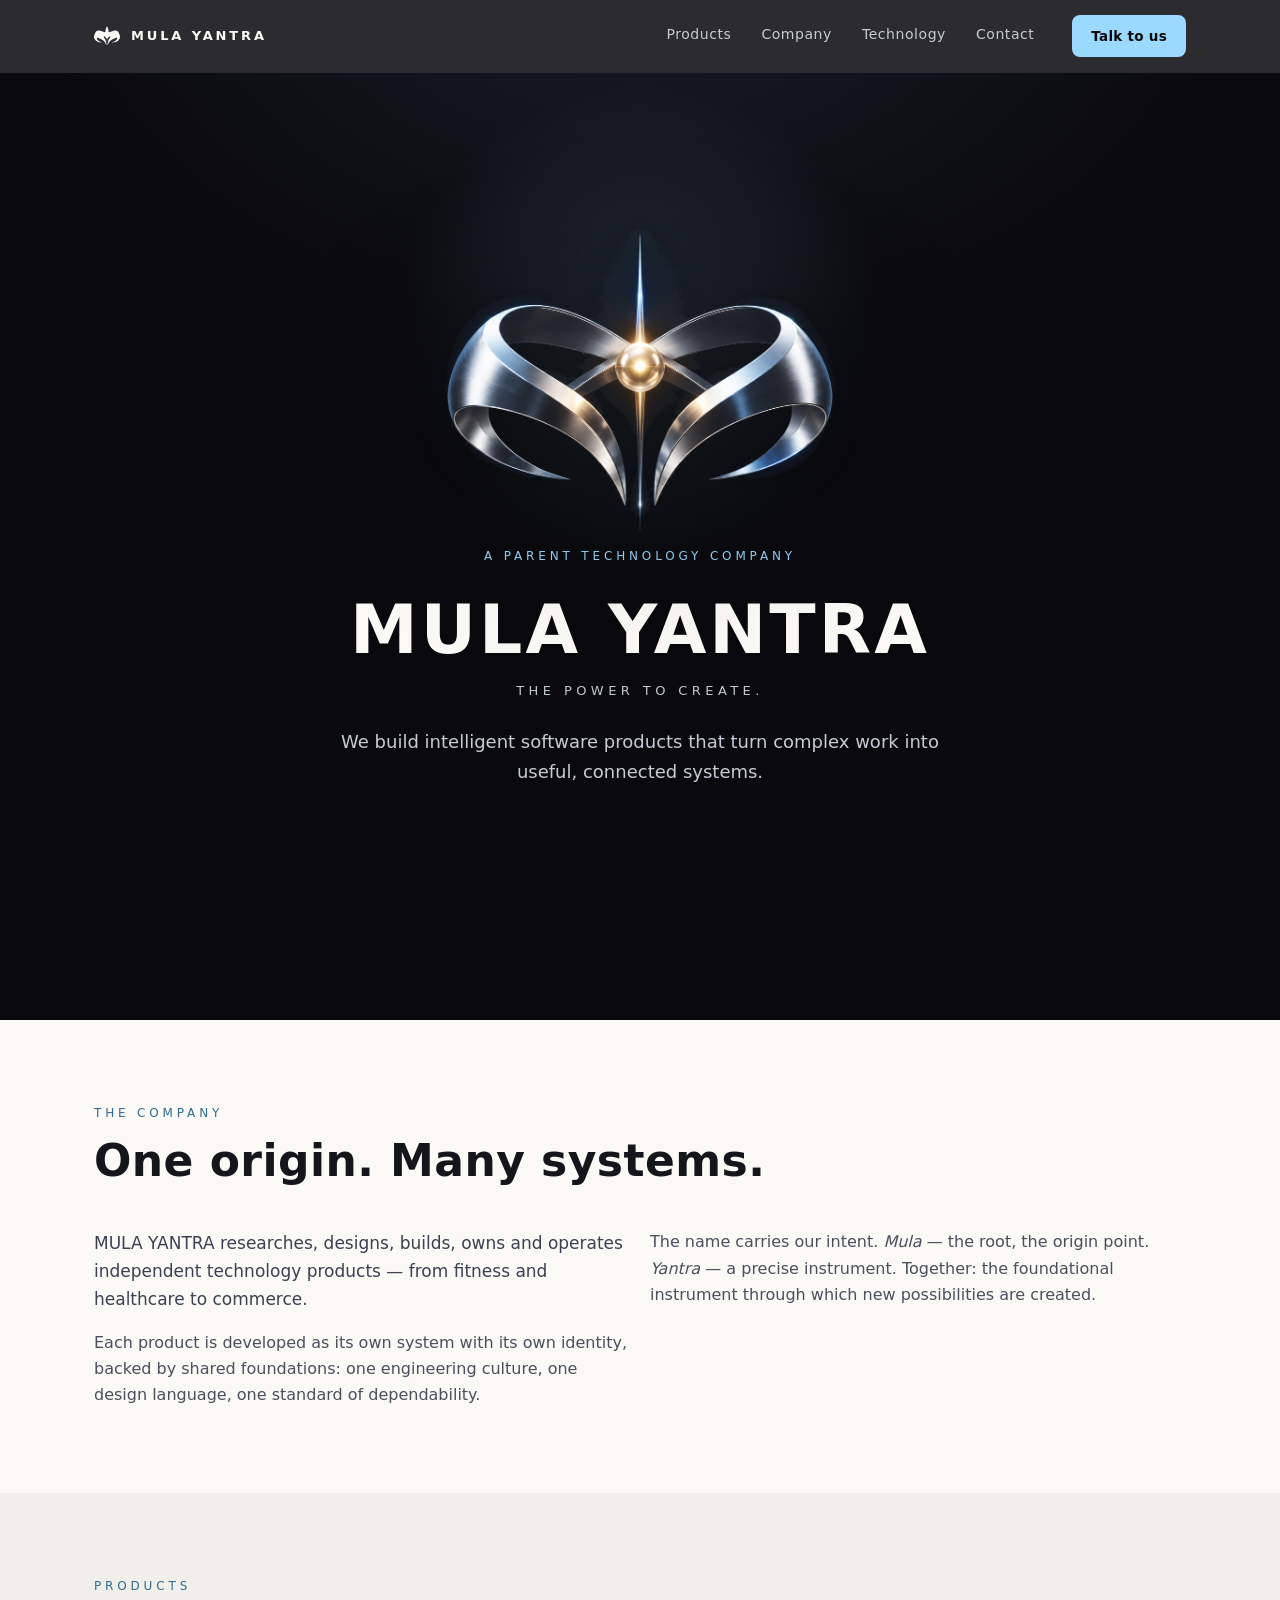
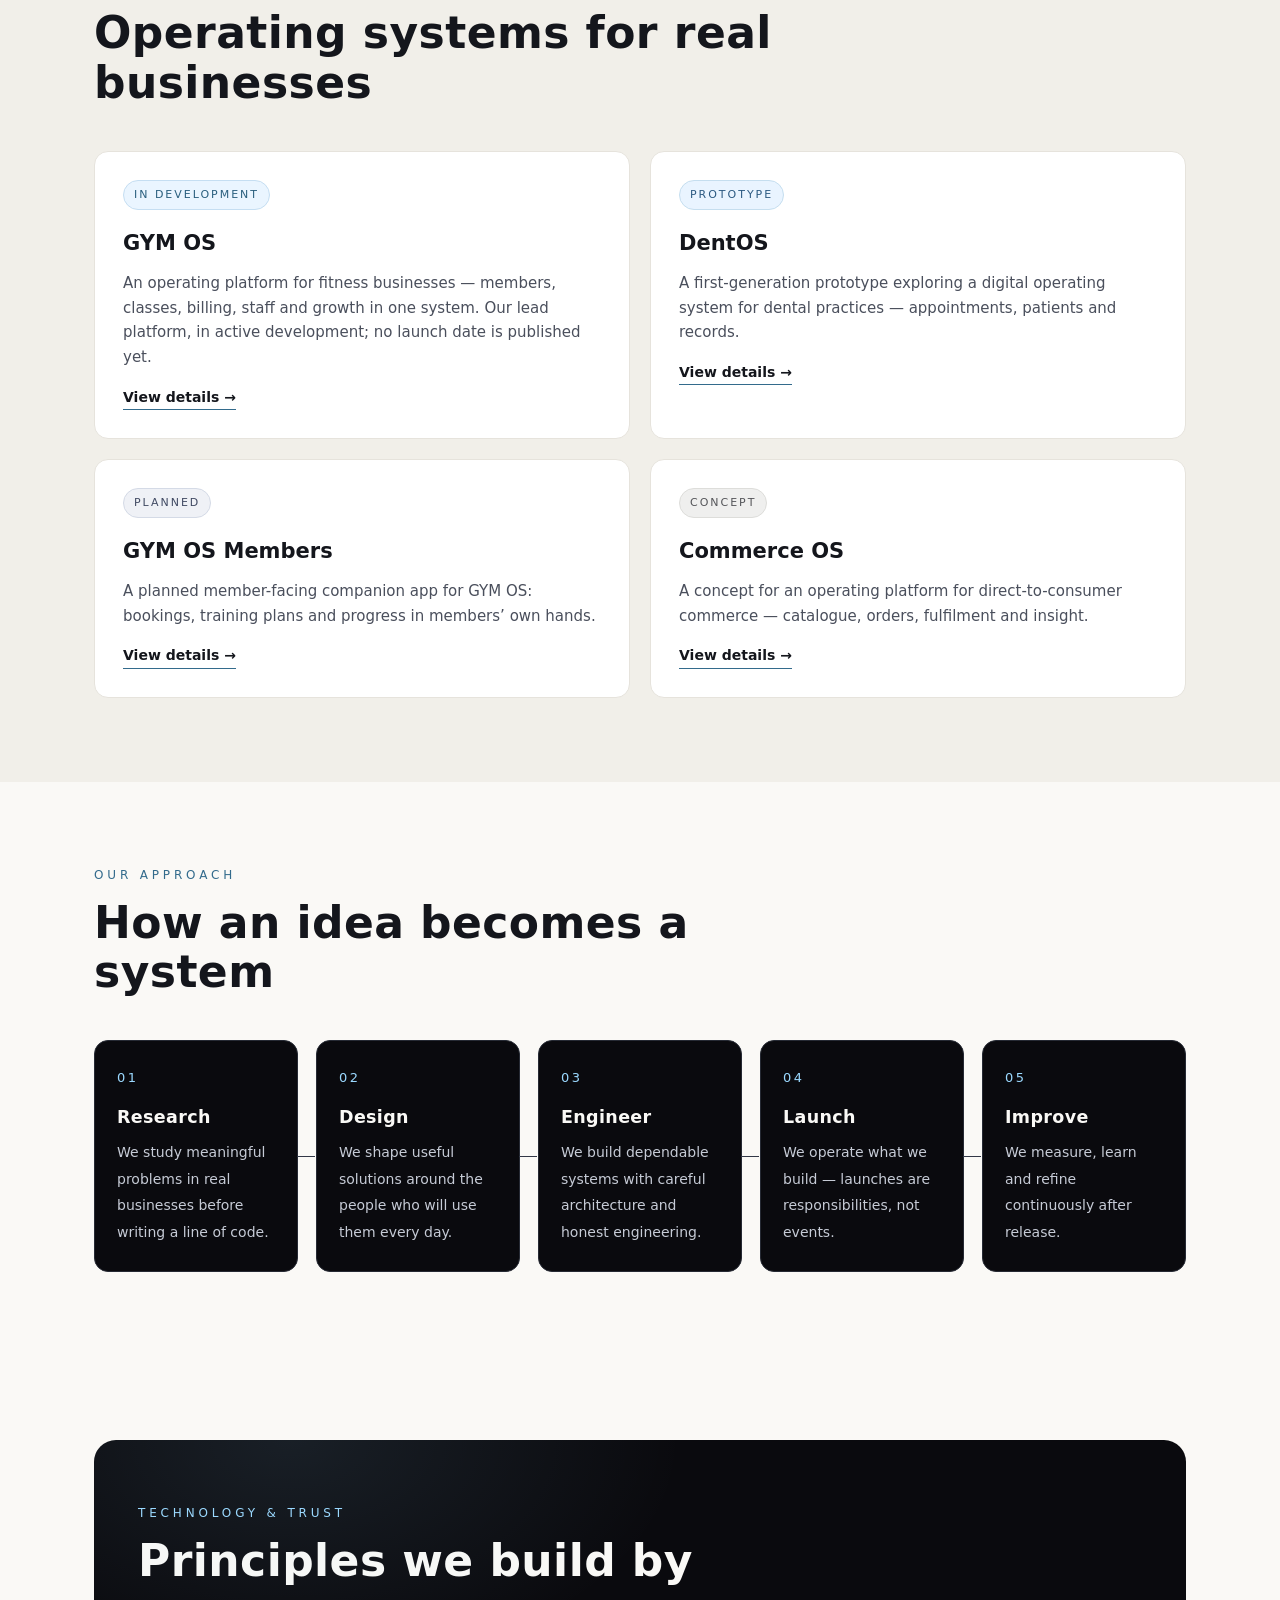
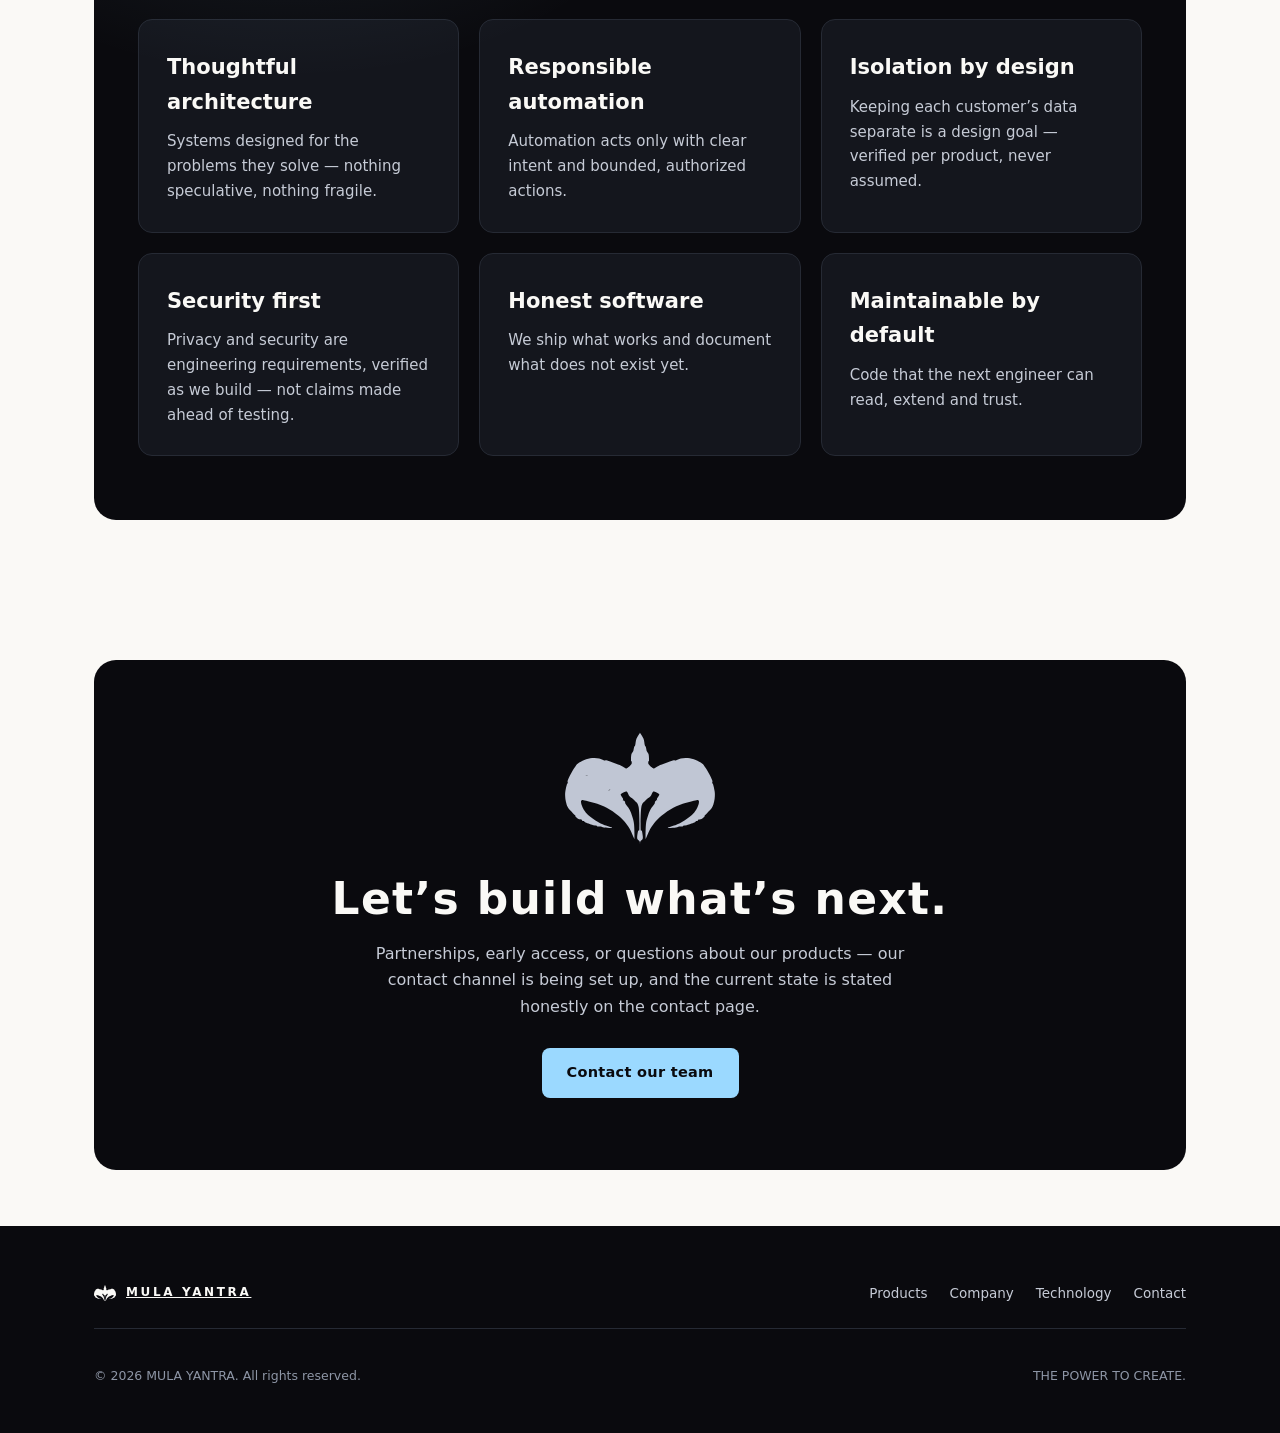
==== commit 2467a0af: "Review preview r2: honest trust claims, honest contact flow, unified product statuses, visual fixes " ====
--- a/index.html
+++ b/index.html
@@ -1 +1 @@
-<!DOCTYPE html><html lang="en"><head><meta charset="utf-8"><meta name="viewport" content="width=device-width,initial-scale=1"><title>MULA YANTRA — The Power to Create</title><meta name="description" content="MULA YANTRA is a parent technology company that researches, builds, owns and operates independent intelligent software products."><meta property="og:type" content="website"><meta property="og:title" content="MULA YANTRA — The Power to Create"><meta property="og:description" content="MULA YANTRA is a parent technology company that researches, builds, owns and operates independent intelligent software products."><meta property="og:site_name" content="MULA YANTRA"><link rel="icon" type="image/svg+xml" href="mark-small.svg"><link rel="preload" href="fonts/SpaceGrotesk.woff2" as="font" type="font/woff2" crossorigin><link rel="preload" href="fonts/Inter.woff2" as="font" type="font/woff2" crossorigin><link rel="stylesheet" href="styles.css"></head><body class=""><a class="skip" href="#main">Skip to content</a><header class="hd"><div class="wrap"><a class="brand" href="index.html"><svg viewBox="0 0 1000 770" aria-hidden="true"><path d="M 499.4 6.1 C 495.3 12.6 481.6 31.2 476.3 45.0 C 471.0 58.7 470.4 79.4 467.8 88.7 C 465.2 98.0 462.7 94.2 460.5 100.9 C 458.3 107.5 457.5 120.7 454.4 128.8 C 451.4 136.9 444.7 139.1 442.3 149.5 C 439.9 159.8 439.7 183.3 439.9 190.8 C 440.1 198.3 442.9 190.8 443.5 194.4 C 444.1 198.1 447.1 205.8 443.5 212.6 C 439.9 219.5 427.9 230.7 421.6 235.7 C 415.4 240.8 413.7 244.8 405.8 243.0 C 397.9 241.2 394.9 233.5 374.2 224.8 C 353.6 216.1 300.7 196.6 281.9 190.8 C 263.1 184.9 270.1 192.0 261.2 189.6 C 252.3 187.1 241.8 178.8 228.4 176.2 C 215.1 173.6 197.7 171.9 181.0 173.8 C 164.4 175.6 144.6 181.0 128.8 187.1 C 113.0 193.2 96.6 202.5 86.3 210.2 C 75.9 217.9 74.3 222.6 66.8 233.3 C 59.3 244.0 49.4 259.6 41.3 274.6 C 33.2 289.6 21.9 312.1 18.2 323.2 C 14.6 334.3 20.3 337.6 19.4 341.4 C 18.6 345.3 16.2 337.4 13.4 346.3 C 10.5 355.2 4.5 380.9 2.4 394.9 C 0.4 408.9 0.6 418.4 1.2 430.1 C 1.8 441.9 2.8 453.0 6.1 465.4 C 9.3 477.7 10.5 489.3 20.7 504.3 C 30.8 519.2 58.7 545.4 66.8 555.3 C 74.9 565.2 65.4 559.5 69.3 563.8 C 73.1 568.0 82.8 577.2 89.9 580.8 C 97.0 584.4 107.5 583.6 111.8 585.7 C 116.0 587.7 112.8 591.5 115.4 593.0 C 118.1 594.4 123.9 592.5 127.6 594.2 C 131.2 595.8 126.4 598.0 137.3 602.7 C 148.2 607.3 181.4 618.7 193.2 622.1 C 204.9 625.6 203.5 621.9 207.8 623.3 C 212.0 624.7 213.4 629.6 218.7 630.6 C 224.0 631.6 232.5 628.4 239.4 629.4 C 246.3 630.4 247.5 635.1 260.0 636.7 C 272.6 638.3 315.1 642.2 314.7 639.1 C 314.3 636.1 273.8 625.2 257.6 618.5 C 241.4 611.8 234.1 609.4 217.5 599.0 C 200.9 588.7 171.9 568.0 158.0 556.5 C 144.0 545.0 140.1 538.1 133.7 529.8 C 127.2 521.5 123.1 514.6 119.1 506.7 C 115.0 498.8 111.4 489.7 109.4 482.4 C 107.3 475.1 106.7 467.2 106.9 462.9 C 107.1 458.7 107.7 458.3 110.6 456.9 C 113.4 455.4 106.5 450.8 123.9 454.4 C 141.4 458.1 186.1 468.4 215.1 478.7 C 244.0 489.1 271.8 501.2 297.7 516.4 C 323.6 531.6 351.4 552.9 370.6 569.9 C 389.8 586.9 402.2 604.3 413.1 618.5 C 424.1 632.6 428.9 641.2 436.2 654.9 C 443.5 668.7 452.4 692.6 456.9 701.1 C 461.3 709.6 462.3 720.1 462.9 706.0 C 463.5 691.8 462.9 639.9 460.5 616.0 C 458.1 592.1 453.4 579.2 448.4 562.6 C 443.3 546.0 437.8 530.8 430.1 516.4 C 422.4 502.0 407.0 484.6 402.2 476.3 C 397.3 468.0 402.4 469.6 401.0 466.6 C 399.6 463.5 396.3 459.9 393.7 458.1 C 391.0 456.3 386.2 457.7 385.2 455.7 C 384.2 453.6 389.8 451.8 387.6 445.9 C 385.4 440.1 373.4 426.3 371.8 420.4 C 370.2 414.5 372.8 414.3 377.9 410.7 C 382.9 407.0 395.9 400.2 402.2 398.5 C 408.5 396.9 410.9 395.9 415.6 401.0 C 420.2 406.0 422.4 420.0 430.1 428.9 C 437.8 437.8 451.6 442.7 461.7 454.4 C 471.9 466.2 485.2 468.0 490.9 499.4 C 496.6 530.8 496.4 616.0 495.7 642.8 C 495.1 669.5 489.7 650.7 487.2 659.8 C 484.8 668.9 481.8 688.3 481.2 697.4 C 480.6 706.6 481.0 709.2 483.6 714.5 C 486.2 719.7 494.1 723.8 497.0 729.0 C 499.8 734.3 500.2 743.2 500.6 746.1 C 501.0 748.9 499.0 748.9 499.4 746.1 C 499.8 743.2 500.2 734.3 503.0 729.0 C 505.9 723.8 513.8 719.7 516.4 714.5 C 519.0 709.2 519.4 706.6 518.8 697.4 C 518.2 688.3 515.2 668.9 512.8 659.8 C 510.3 650.7 504.9 669.5 504.3 642.8 C 503.6 616.0 503.4 530.8 509.1 499.4 C 514.8 468.0 528.1 466.2 538.3 454.4 C 548.4 442.7 562.2 437.8 569.9 428.9 C 577.6 420.0 579.8 406.0 584.4 401.0 C 589.1 395.9 591.5 396.9 597.8 398.5 C 604.1 400.2 617.1 407.0 622.1 410.7 C 627.2 414.3 629.8 414.5 628.2 420.4 C 626.6 426.3 614.6 440.1 612.4 445.9 C 610.2 451.8 615.8 453.6 614.8 455.7 C 613.8 457.7 609.0 456.3 606.3 458.1 C 603.7 459.9 600.4 463.5 599.0 466.6 C 597.6 469.6 602.7 468.0 597.8 476.3 C 593.0 484.6 577.6 502.0 569.9 516.4 C 562.2 530.8 556.7 546.0 551.6 562.6 C 546.6 579.2 541.9 592.1 539.5 616.0 C 537.1 639.9 536.5 691.8 537.1 706.0 C 537.7 720.1 538.7 709.6 543.1 701.1 C 547.6 692.6 556.5 668.7 563.8 654.9 C 571.1 641.2 575.9 632.6 586.9 618.5 C 597.8 604.3 610.2 586.9 629.4 569.9 C 648.6 552.9 676.4 531.6 702.3 516.4 C 728.2 501.2 756.0 489.1 784.9 478.7 C 813.9 468.4 858.6 458.1 876.1 454.4 C 893.5 450.8 886.6 455.4 889.4 456.9 C 892.3 458.3 892.9 458.7 893.1 462.9 C 893.3 467.2 892.7 475.1 890.6 482.4 C 888.6 489.7 885.0 498.8 880.9 506.7 C 876.9 514.6 872.8 521.5 866.3 529.8 C 859.9 538.1 856.0 545.0 842.0 556.5 C 828.1 568.0 799.1 588.7 782.5 599.0 C 765.9 609.4 758.6 611.8 742.4 618.5 C 726.2 625.2 685.7 636.1 685.3 639.1 C 684.9 642.2 727.4 638.3 740.0 636.7 C 752.5 635.1 753.7 630.4 760.6 629.4 C 767.5 628.4 776.0 631.6 781.3 630.6 C 786.6 629.6 788.0 624.7 792.2 623.3 C 796.5 621.9 795.1 625.6 806.8 622.1 C 818.6 618.7 851.8 607.3 862.7 602.7 C 873.6 598.0 868.8 595.8 872.4 594.2 C 876.1 592.5 881.9 594.4 884.6 593.0 C 887.2 591.5 884.0 587.7 888.2 585.7 C 892.5 583.6 903.0 584.4 910.1 580.8 C 917.2 577.2 926.9 568.0 930.7 563.8 C 934.6 559.5 925.1 565.2 933.2 555.3 C 941.3 545.4 969.2 519.2 979.3 504.3 C 989.5 489.3 990.7 477.7 993.9 465.4 C 997.2 453.0 998.2 441.9 998.8 430.1 C 999.4 418.4 999.6 408.9 997.6 394.9 C 995.5 380.9 989.5 355.2 986.6 346.3 C 983.8 337.4 981.4 345.3 980.6 341.4 C 979.7 337.6 985.4 334.3 981.8 323.2 C 978.1 312.1 966.8 289.6 958.7 274.6 C 950.6 259.6 940.7 244.0 933.2 233.3 C 925.7 222.6 924.1 217.9 913.7 210.2 C 903.4 202.5 887.0 193.2 871.2 187.1 C 855.4 181.0 835.6 175.6 819.0 173.8 C 802.3 171.9 784.9 173.6 771.6 176.2 C 758.2 178.8 747.7 187.1 738.8 189.6 C 729.9 192.0 736.9 184.9 718.1 190.8 C 699.3 196.6 646.4 216.1 625.8 224.8 C 605.1 233.5 602.1 241.2 594.2 243.0 C 586.3 244.8 584.6 240.8 578.4 235.7 C 572.1 230.7 560.1 219.5 556.5 212.6 C 552.9 205.8 555.9 198.1 556.5 194.4 C 557.1 190.8 559.9 198.3 560.1 190.8 C 560.3 183.3 560.1 159.8 557.7 149.5 C 555.3 139.1 548.6 136.9 545.6 128.8 C 542.5 120.7 541.7 107.5 539.5 100.9 C 537.3 94.2 534.8 98.0 532.2 88.7 C 529.6 79.4 529.0 58.7 523.7 45.0 C 518.4 31.2 504.7 12.6 500.6 6.1 C 496.6 -0.4 503.4 -0.4 499.4 6.1 Z M 313.5 391.3 C 250.3 389.8 311.3 384.6 307.4 382.7 C 303.6 380.9 294.0 382.1 290.4 380.3 C 286.8 378.5 287.4 373.8 285.5 371.8 C 283.7 369.8 282.9 368.8 279.5 368.2 C 276.0 367.6 268.5 369.6 264.9 368.2 C 261.2 366.7 261.0 361.7 257.6 359.7 C 254.2 357.6 256.2 363.3 244.2 356.0 C 232.3 348.7 197.0 324.4 185.9 315.9 C 174.8 307.4 179.4 306.8 177.4 305.0 C 175.4 303.2 176.2 306.8 173.8 305.0 C 171.3 303.2 164.6 296.5 162.8 294.0 C 161.0 291.6 159.4 291.8 162.8 290.4 C 166.3 289.0 74.5 286.4 183.5 285.5 C 292.4 284.7 707.6 284.7 816.5 285.5 C 925.5 286.4 833.7 289.0 837.2 290.4 C 840.6 291.8 839.0 291.6 837.2 294.0 C 835.4 296.5 828.7 303.2 826.2 305.0 C 823.8 306.8 824.6 303.2 822.6 305.0 C 820.6 306.8 825.2 307.4 814.1 315.9 C 803.0 324.4 767.7 348.7 755.8 356.0 C 743.8 363.3 745.8 357.6 742.4 359.7 C 739.0 361.7 738.8 366.7 735.1 368.2 C 731.5 369.6 724.0 367.6 720.5 368.2 C 717.1 368.8 716.3 369.8 714.5 371.8 C 712.6 373.8 713.2 378.5 709.6 380.3 C 706.0 382.1 696.4 380.9 692.6 382.7 C 688.7 384.6 749.7 389.8 686.5 391.3 C 623.3 392.7 376.7 392.7 313.5 391.3 Z M 686.5 391.3 C 749.7 389.8 688.7 384.6 692.6 382.7 C 696.4 380.9 706.0 382.1 709.6 380.3 C 713.2 378.5 712.6 373.8 714.5 371.8 C 716.3 369.8 717.1 368.8 720.5 368.2 C 724.0 367.6 731.5 369.6 735.1 368.2 C 738.8 366.7 739.0 361.7 742.4 359.7 C 745.8 357.6 743.8 363.3 755.8 356.0 C 767.7 348.7 803.0 324.4 814.1 315.9 C 825.2 307.4 820.6 306.8 822.6 305.0 C 824.6 303.2 823.8 306.8 826.2 305.0 C 828.7 303.2 835.4 296.5 837.2 294.0 C 839.0 291.6 840.6 291.8 837.2 290.4 C 833.7 289.0 925.5 286.4 816.5 285.5 C 707.6 284.7 292.4 284.7 183.5 285.5 C 74.5 286.4 166.3 289.0 162.8 290.4 C 159.4 291.8 161.0 291.6 162.8 294.0 C 164.6 296.5 171.3 303.2 173.8 305.0 C 176.2 306.8 175.4 303.2 177.4 305.0 C 179.4 306.8 174.8 307.4 185.9 315.9 C 197.0 324.4 232.3 348.7 244.2 356.0 C 256.2 363.3 254.2 357.6 257.6 359.7 C 261.0 361.7 261.2 366.7 264.9 368.2 C 268.5 369.6 276.0 367.6 279.5 368.2 C 282.9 368.8 283.7 369.8 285.5 371.8 C 287.4 373.8 286.8 378.5 290.4 380.3 C 294.0 382.1 303.6 380.9 307.4 382.7 C 311.3 384.6 250.3 389.8 313.5 391.3 C 376.7 392.7 623.3 392.7 686.5 391.3 Z" fill="currentColor" fill-rule="evenodd"/><circle cx="500" cy="347" r="12" fill="currentColor"/></svg><b>MULA&nbsp;YANTRA</b></a><button class="burger" aria-label="Menu" aria-expanded="false" aria-controls="sitenav"><svg width="22" height="14" viewBox="0 0 22 14" fill="none"><path d="M1 1h20M1 7h20M1 13h20" stroke="currentColor" stroke-width="2" stroke-linecap="round"/></svg></button><nav class="nav" id="sitenav" aria-label="Site"><a href="products.html">Products</a><a href="company.html">Company</a><a href="technology.html">Technology</a><a href="contact.html">Contact</a></nav><a class="btn primary cta" href="contact.html" style="padding:9px 18px;font-size:13.5px">Talk to us</a></div></header><main id="main"><section class="hero" aria-label="Introduction"><div class="wrap"><div class="emblem reveal"><img src="hero-emblem.png" alt="MULA YANTRA emblem — a smooth metallic ribbon with a central origin point and vertical light axis" width="1066" height="725"></div><p class="kicker ice reveal">A parent technology company</p><h1 class="reveal">MULA YANTRA</h1><p class="tagline reveal">THE POWER TO CREATE.</p><p class="lede reveal">We build intelligent software products that turn complex work into useful, connected systems.</p><div class="acts reveal"><a class="btn primary" href="products.html">Explore products</a><a class="btn ghost" href="#approach">Our approach</a></div></div></section><section><div class="wrap"><div class="shead reveal"><p class="kicker">The company</p><h2>One origin. Many systems.</h2></div><div class="grid2"><div class="reveal"><p style="margin:0 0 16px;color:#3B4150;font-size:17px">MULA YANTRA researches, designs, builds, owns and operates independent technology products — from fitness and healthcare to commerce.</p><p style="margin:0;color:#4A4F5C">Each product is developed as its own system with its own identity, backed by shared foundations: one engineering culture, one design language, one standard of dependability.</p></div><div class="reveal"><p style="margin:0;color:#4A4F5C">The name carries our intent. <em>Mula</em> — the root, the origin point. <em>Yantra</em> — a precise instrument. Together: the foundational instrument through which new possibilities are created.</p></div></div></div></section><section style="background:var(--bone-2)"><div class="wrap"><div class="shead reveal"><p class="kicker">Products</p><h2>Operating systems for real businesses</h2></div><div class="grid2"><div class="card reveal"><span class="badge dev">In development</span><h3>GYM OS</h3><p>An operating platform for fitness businesses — members, classes, billing, staff and growth in one system. Our flagship platform, currently in active development.</p><a class="more" href="products.html">View product →</a></div><div class="card reveal"><span class="badge proto">Prototype</span><h3>DentOS</h3><p>A digital operating system for dental practices — appointments, patients, records and communications in one place. Working prototype.</p><a class="more" href="products.html">View product →</a></div><div class="card reveal"><span class="badge proto">Prototype</span><h3>GYM OS Members</h3><p>A member-facing companion experience for GYM OS: bookings, training plans and progress in members’ own hands. In development.</p><a class="more" href="products.html">View product →</a></div><div class="card reveal"><span class="badge concept">Concept</span><h3>Commerce OS</h3><p>An operating platform for direct-to-consumer commerce operations — catalogue, orders, fulfilment and customer insight. Early research.</p><a class="more" href="products.html">View product →</a></div></div></div></section><section id="approach"><div class="wrap"><div class="shead reveal"><p class="kicker">Our approach</p><h2>How an idea becomes a system</h2></div><ol class="steps reveal"><li><b>Research</b><span>We study meaningful problems in real businesses before writing a line of code.</span></li><li><b>Design</b><span>We shape useful solutions around the people who will use them every day.</span></li><li><b>Engineer</b><span>We build dependable systems with careful architecture and honest engineering.</span></li><li><b>Launch</b><span>We operate what we build — launches are responsibilities, not events.</span></li><li><b>Improve</b><span>We measure, learn and refine continuously after release.</span></li></ol></div></section><section><div class="wrap"><div class="band" style="padding:64px 44px"><div class="shead reveal" style="margin-bottom:34px"><p class="kicker">Technology &amp; trust</p><h2 style="color:var(--ink)">Principles we build by</h2></div><div class="grid3 reveal"><div class="card"><h3>Thoughtful architecture</h3><p>Systems designed for the problems they solve — nothing speculative, nothing fragile.</p></div><div class="card"><h3>Responsible automation</h3><p>Automation acts only with clear intent and bounded, authorized actions.</p></div><div class="card"><h3>Data isolation</h3><p>Each product’s data stays isolated and protected by design.</p></div><div class="card"><h3>Security first</h3><p>Privacy and security are engineering requirements, not afterthoughts.</p></div><div class="card"><h3>Honest software</h3><p>We ship what works and document what does not exist yet.</p></div><div class="card"><h3>Maintainable by default</h3><p>Code that the next engineer can read, extend and trust.</p></div></div></div></div></section><section class="tight"><div class="wrap"><div class="closing reveal"><div class="mark"><svg viewBox="0 0 1000 770" aria-hidden="true"><path d="M 499.4 6.1 C 495.3 12.6 481.6 31.2 476.3 45.0 C 471.0 58.7 470.4 79.4 467.8 88.7 C 465.2 98.0 462.7 94.2 460.5 100.9 C 458.3 107.5 457.5 120.7 454.4 128.8 C 451.4 136.9 444.7 139.1 442.3 149.5 C 439.9 159.8 439.7 183.3 439.9 190.8 C 440.1 198.3 442.9 190.8 443.5 194.4 C 444.1 198.1 447.1 205.8 443.5 212.6 C 439.9 219.5 427.9 230.7 421.6 235.7 C 415.4 240.8 413.7 244.8 405.8 243.0 C 397.9 241.2 394.9 233.5 374.2 224.8 C 353.6 216.1 300.7 196.6 281.9 190.8 C 263.1 184.9 270.1 192.0 261.2 189.6 C 252.3 187.1 241.8 178.8 228.4 176.2 C 215.1 173.6 197.7 171.9 181.0 173.8 C 164.4 175.6 144.6 181.0 128.8 187.1 C 113.0 193.2 96.6 202.5 86.3 210.2 C 75.9 217.9 74.3 222.6 66.8 233.3 C 59.3 244.0 49.4 259.6 41.3 274.6 C 33.2 289.6 21.9 312.1 18.2 323.2 C 14.6 334.3 20.3 337.6 19.4 341.4 C 18.6 345.3 16.2 337.4 13.4 346.3 C 10.5 355.2 4.5 380.9 2.4 394.9 C 0.4 408.9 0.6 418.4 1.2 430.1 C 1.8 441.9 2.8 453.0 6.1 465.4 C 9.3 477.7 10.5 489.3 20.7 504.3 C 30.8 519.2 58.7 545.4 66.8 555.3 C 74.9 565.2 65.4 559.5 69.3 563.8 C 73.1 568.0 82.8 577.2 89.9 580.8 C 97.0 584.4 107.5 583.6 111.8 585.7 C 116.0 587.7 112.8 591.5 115.4 593.0 C 118.1 594.4 123.9 592.5 127.6 594.2 C 131.2 595.8 126.4 598.0 137.3 602.7 C 148.2 607.3 181.4 618.7 193.2 622.1 C 204.9 625.6 203.5 621.9 207.8 623.3 C 212.0 624.7 213.4 629.6 218.7 630.6 C 224.0 631.6 232.5 628.4 239.4 629.4 C 246.3 630.4 247.5 635.1 260.0 636.7 C 272.6 638.3 315.1 642.2 314.7 639.1 C 314.3 636.1 273.8 625.2 257.6 618.5 C 241.4 611.8 234.1 609.4 217.5 599.0 C 200.9 588.7 171.9 568.0 158.0 556.5 C 144.0 545.0 140.1 538.1 133.7 529.8 C 127.2 521.5 123.1 514.6 119.1 506.7 C 115.0 498.8 111.4 489.7 109.4 482.4 C 107.3 475.1 106.7 467.2 106.9 462.9 C 107.1 458.7 107.7 458.3 110.6 456.9 C 113.4 455.4 106.5 450.8 123.9 454.4 C 141.4 458.1 186.1 468.4 215.1 478.7 C 244.0 489.1 271.8 501.2 297.7 516.4 C 323.6 531.6 351.4 552.9 370.6 569.9 C 389.8 586.9 402.2 604.3 413.1 618.5 C 424.1 632.6 428.9 641.2 436.2 654.9 C 443.5 668.7 452.4 692.6 456.9 701.1 C 461.3 709.6 462.3 720.1 462.9 706.0 C 463.5 691.8 462.9 639.9 460.5 616.0 C 458.1 592.1 453.4 579.2 448.4 562.6 C 443.3 546.0 437.8 530.8 430.1 516.4 C 422.4 502.0 407.0 484.6 402.2 476.3 C 397.3 468.0 402.4 469.6 401.0 466.6 C 399.6 463.5 396.3 459.9 393.7 458.1 C 391.0 456.3 386.2 457.7 385.2 455.7 C 384.2 453.6 389.8 451.8 387.6 445.9 C 385.4 440.1 373.4 426.3 371.8 420.4 C 370.2 414.5 372.8 414.3 377.9 410.7 C 382.9 407.0 395.9 400.2 402.2 398.5 C 408.5 396.9 410.9 395.9 415.6 401.0 C 420.2 406.0 422.4 420.0 430.1 428.9 C 437.8 437.8 451.6 442.7 461.7 454.4 C 471.9 466.2 485.2 468.0 490.9 499.4 C 496.6 530.8 496.4 616.0 495.7 642.8 C 495.1 669.5 489.7 650.7 487.2 659.8 C 484.8 668.9 481.8 688.3 481.2 697.4 C 480.6 706.6 481.0 709.2 483.6 714.5 C 486.2 719.7 494.1 723.8 497.0 729.0 C 499.8 734.3 500.2 743.2 500.6 746.1 C 501.0 748.9 499.0 748.9 499.4 746.1 C 499.8 743.2 500.2 734.3 503.0 729.0 C 505.9 723.8 513.8 719.7 516.4 714.5 C 519.0 709.2 519.4 706.6 518.8 697.4 C 518.2 688.3 515.2 668.9 512.8 659.8 C 510.3 650.7 504.9 669.5 504.3 642.8 C 503.6 616.0 503.4 530.8 509.1 499.4 C 514.8 468.0 528.1 466.2 538.3 454.4 C 548.4 442.7 562.2 437.8 569.9 428.9 C 577.6 420.0 579.8 406.0 584.4 401.0 C 589.1 395.9 591.5 396.9 597.8 398.5 C 604.1 400.2 617.1 407.0 622.1 410.7 C 627.2 414.3 629.8 414.5 628.2 420.4 C 626.6 426.3 614.6 440.1 612.4 445.9 C 610.2 451.8 615.8 453.6 614.8 455.7 C 613.8 457.7 609.0 456.3 606.3 458.1 C 603.7 459.9 600.4 463.5 599.0 466.6 C 597.6 469.6 602.7 468.0 597.8 476.3 C 593.0 484.6 577.6 502.0 569.9 516.4 C 562.2 530.8 556.7 546.0 551.6 562.6 C 546.6 579.2 541.9 592.1 539.5 616.0 C 537.1 639.9 536.5 691.8 537.1 706.0 C 537.7 720.1 538.7 709.6 543.1 701.1 C 547.6 692.6 556.5 668.7 563.8 654.9 C 571.1 641.2 575.9 632.6 586.9 618.5 C 597.8 604.3 610.2 586.9 629.4 569.9 C 648.6 552.9 676.4 531.6 702.3 516.4 C 728.2 501.2 756.0 489.1 784.9 478.7 C 813.9 468.4 858.6 458.1 876.1 454.4 C 893.5 450.8 886.6 455.4 889.4 456.9 C 892.3 458.3 892.9 458.7 893.1 462.9 C 893.3 467.2 892.7 475.1 890.6 482.4 C 888.6 489.7 885.0 498.8 880.9 506.7 C 876.9 514.6 872.8 521.5 866.3 529.8 C 859.9 538.1 856.0 545.0 842.0 556.5 C 828.1 568.0 799.1 588.7 782.5 599.0 C 765.9 609.4 758.6 611.8 742.4 618.5 C 726.2 625.2 685.7 636.1 685.3 639.1 C 684.9 642.2 727.4 638.3 740.0 636.7 C 752.5 635.1 753.7 630.4 760.6 629.4 C 767.5 628.4 776.0 631.6 781.3 630.6 C 786.6 629.6 788.0 624.7 792.2 623.3 C 796.5 621.9 795.1 625.6 806.8 622.1 C 818.6 618.7 851.8 607.3 862.7 602.7 C 873.6 598.0 868.8 595.8 872.4 594.2 C 876.1 592.5 881.9 594.4 884.6 593.0 C 887.2 591.5 884.0 587.7 888.2 585.7 C 892.5 583.6 903.0 584.4 910.1 580.8 C 917.2 577.2 926.9 568.0 930.7 563.8 C 934.6 559.5 925.1 565.2 933.2 555.3 C 941.3 545.4 969.2 519.2 979.3 504.3 C 989.5 489.3 990.7 477.7 993.9 465.4 C 997.2 453.0 998.2 441.9 998.8 430.1 C 999.4 418.4 999.6 408.9 997.6 394.9 C 995.5 380.9 989.5 355.2 986.6 346.3 C 983.8 337.4 981.4 345.3 980.6 341.4 C 979.7 337.6 985.4 334.3 981.8 323.2 C 978.1 312.1 966.8 289.6 958.7 274.6 C 950.6 259.6 940.7 244.0 933.2 233.3 C 925.7 222.6 924.1 217.9 913.7 210.2 C 903.4 202.5 887.0 193.2 871.2 187.1 C 855.4 181.0 835.6 175.6 819.0 173.8 C 802.3 171.9 784.9 173.6 771.6 176.2 C 758.2 178.8 747.7 187.1 738.8 189.6 C 729.9 192.0 736.9 184.9 718.1 190.8 C 699.3 196.6 646.4 216.1 625.8 224.8 C 605.1 233.5 602.1 241.2 594.2 243.0 C 586.3 244.8 584.6 240.8 578.4 235.7 C 572.1 230.7 560.1 219.5 556.5 212.6 C 552.9 205.8 555.9 198.1 556.5 194.4 C 557.1 190.8 559.9 198.3 560.1 190.8 C 560.3 183.3 560.1 159.8 557.7 149.5 C 555.3 139.1 548.6 136.9 545.6 128.8 C 542.5 120.7 541.7 107.5 539.5 100.9 C 537.3 94.2 534.8 98.0 532.2 88.7 C 529.6 79.4 529.0 58.7 523.7 45.0 C 518.4 31.2 504.7 12.6 500.6 6.1 C 496.6 -0.4 503.4 -0.4 499.4 6.1 Z M 313.5 391.3 C 250.3 389.8 311.3 384.6 307.4 382.7 C 303.6 380.9 294.0 382.1 290.4 380.3 C 286.8 378.5 287.4 373.8 285.5 371.8 C 283.7 369.8 282.9 368.8 279.5 368.2 C 276.0 367.6 268.5 369.6 264.9 368.2 C 261.2 366.7 261.0 361.7 257.6 359.7 C 254.2 357.6 256.2 363.3 244.2 356.0 C 232.3 348.7 197.0 324.4 185.9 315.9 C 174.8 307.4 179.4 306.8 177.4 305.0 C 175.4 303.2 176.2 306.8 173.8 305.0 C 171.3 303.2 164.6 296.5 162.8 294.0 C 161.0 291.6 159.4 291.8 162.8 290.4 C 166.3 289.0 74.5 286.4 183.5 285.5 C 292.4 284.7 707.6 284.7 816.5 285.5 C 925.5 286.4 833.7 289.0 837.2 290.4 C 840.6 291.8 839.0 291.6 837.2 294.0 C 835.4 296.5 828.7 303.2 826.2 305.0 C 823.8 306.8 824.6 303.2 822.6 305.0 C 820.6 306.8 825.2 307.4 814.1 315.9 C 803.0 324.4 767.7 348.7 755.8 356.0 C 743.8 363.3 745.8 357.6 742.4 359.7 C 739.0 361.7 738.8 366.7 735.1 368.2 C 731.5 369.6 724.0 367.6 720.5 368.2 C 717.1 368.8 716.3 369.8 714.5 371.8 C 712.6 373.8 713.2 378.5 709.6 380.3 C 706.0 382.1 696.4 380.9 692.6 382.7 C 688.7 384.6 749.7 389.8 686.5 391.3 C 623.3 392.7 376.7 392.7 313.5 391.3 Z M 686.5 391.3 C 749.7 389.8 688.7 384.6 692.6 382.7 C 696.4 380.9 706.0 382.1 709.6 380.3 C 713.2 378.5 712.6 373.8 714.5 371.8 C 716.3 369.8 717.1 368.8 720.5 368.2 C 724.0 367.6 731.5 369.6 735.1 368.2 C 738.8 366.7 739.0 361.7 742.4 359.7 C 745.8 357.6 743.8 363.3 755.8 356.0 C 767.7 348.7 803.0 324.4 814.1 315.9 C 825.2 307.4 820.6 306.8 822.6 305.0 C 824.6 303.2 823.8 306.8 826.2 305.0 C 828.7 303.2 835.4 296.5 837.2 294.0 C 839.0 291.6 840.6 291.8 837.2 290.4 C 833.7 289.0 925.5 286.4 816.5 285.5 C 707.6 284.7 292.4 284.7 183.5 285.5 C 74.5 286.4 166.3 289.0 162.8 290.4 C 159.4 291.8 161.0 291.6 162.8 294.0 C 164.6 296.5 171.3 303.2 173.8 305.0 C 176.2 306.8 175.4 303.2 177.4 305.0 C 179.4 306.8 174.8 307.4 185.9 315.9 C 197.0 324.4 232.3 348.7 244.2 356.0 C 256.2 363.3 254.2 357.6 257.6 359.7 C 261.0 361.7 261.2 366.7 264.9 368.2 C 268.5 369.6 276.0 367.6 279.5 368.2 C 282.9 368.8 283.7 369.8 285.5 371.8 C 287.4 373.8 286.8 378.5 290.4 380.3 C 294.0 382.1 303.6 380.9 307.4 382.7 C 311.3 384.6 250.3 389.8 313.5 391.3 C 376.7 392.7 623.3 392.7 686.5 391.3 Z" fill="#C0C6D4" fill-rule="evenodd"/><circle cx="500" cy="347" r="12" fill="#C0C6D4"/></svg></div><h2>Let’s build what’s next.</h2><p>Partnerships, early access, or questions about our products — our team reads every message.</p><a class="btn primary" href="contact.html">Contact our team</a></div></div></section></main><footer class="ft"><div class="wrap"><div class="top"><a class="fbrand" href="index.html"><svg viewBox="0 0 1000 770" aria-hidden="true"><path d="M 499.4 6.1 C 495.3 12.6 481.6 31.2 476.3 45.0 C 471.0 58.7 470.4 79.4 467.8 88.7 C 465.2 98.0 462.7 94.2 460.5 100.9 C 458.3 107.5 457.5 120.7 454.4 128.8 C 451.4 136.9 444.7 139.1 442.3 149.5 C 439.9 159.8 439.7 183.3 439.9 190.8 C 440.1 198.3 442.9 190.8 443.5 194.4 C 444.1 198.1 447.1 205.8 443.5 212.6 C 439.9 219.5 427.9 230.7 421.6 235.7 C 415.4 240.8 413.7 244.8 405.8 243.0 C 397.9 241.2 394.9 233.5 374.2 224.8 C 353.6 216.1 300.7 196.6 281.9 190.8 C 263.1 184.9 270.1 192.0 261.2 189.6 C 252.3 187.1 241.8 178.8 228.4 176.2 C 215.1 173.6 197.7 171.9 181.0 173.8 C 164.4 175.6 144.6 181.0 128.8 187.1 C 113.0 193.2 96.6 202.5 86.3 210.2 C 75.9 217.9 74.3 222.6 66.8 233.3 C 59.3 244.0 49.4 259.6 41.3 274.6 C 33.2 289.6 21.9 312.1 18.2 323.2 C 14.6 334.3 20.3 337.6 19.4 341.4 C 18.6 345.3 16.2 337.4 13.4 346.3 C 10.5 355.2 4.5 380.9 2.4 394.9 C 0.4 408.9 0.6 418.4 1.2 430.1 C 1.8 441.9 2.8 453.0 6.1 465.4 C 9.3 477.7 10.5 489.3 20.7 504.3 C 30.8 519.2 58.7 545.4 66.8 555.3 C 74.9 565.2 65.4 559.5 69.3 563.8 C 73.1 568.0 82.8 577.2 89.9 580.8 C 97.0 584.4 107.5 583.6 111.8 585.7 C 116.0 587.7 112.8 591.5 115.4 593.0 C 118.1 594.4 123.9 592.5 127.6 594.2 C 131.2 595.8 126.4 598.0 137.3 602.7 C 148.2 607.3 181.4 618.7 193.2 622.1 C 204.9 625.6 203.5 621.9 207.8 623.3 C 212.0 624.7 213.4 629.6 218.7 630.6 C 224.0 631.6 232.5 628.4 239.4 629.4 C 246.3 630.4 247.5 635.1 260.0 636.7 C 272.6 638.3 315.1 642.2 314.7 639.1 C 314.3 636.1 273.8 625.2 257.6 618.5 C 241.4 611.8 234.1 609.4 217.5 599.0 C 200.9 588.7 171.9 568.0 158.0 556.5 C 144.0 545.0 140.1 538.1 133.7 529.8 C 127.2 521.5 123.1 514.6 119.1 506.7 C 115.0 498.8 111.4 489.7 109.4 482.4 C 107.3 475.1 106.7 467.2 106.9 462.9 C 107.1 458.7 107.7 458.3 110.6 456.9 C 113.4 455.4 106.5 450.8 123.9 454.4 C 141.4 458.1 186.1 468.4 215.1 478.7 C 244.0 489.1 271.8 501.2 297.7 516.4 C 323.6 531.6 351.4 552.9 370.6 569.9 C 389.8 586.9 402.2 604.3 413.1 618.5 C 424.1 632.6 428.9 641.2 436.2 654.9 C 443.5 668.7 452.4 692.6 456.9 701.1 C 461.3 709.6 462.3 720.1 462.9 706.0 C 463.5 691.8 462.9 639.9 460.5 616.0 C 458.1 592.1 453.4 579.2 448.4 562.6 C 443.3 546.0 437.8 530.8 430.1 516.4 C 422.4 502.0 407.0 484.6 402.2 476.3 C 397.3 468.0 402.4 469.6 401.0 466.6 C 399.6 463.5 396.3 459.9 393.7 458.1 C 391.0 456.3 386.2 457.7 385.2 455.7 C 384.2 453.6 389.8 451.8 387.6 445.9 C 385.4 440.1 373.4 426.3 371.8 420.4 C 370.2 414.5 372.8 414.3 377.9 410.7 C 382.9 407.0 395.9 400.2 402.2 398.5 C 408.5 396.9 410.9 395.9 415.6 401.0 C 420.2 406.0 422.4 420.0 430.1 428.9 C 437.8 437.8 451.6 442.7 461.7 454.4 C 471.9 466.2 485.2 468.0 490.9 499.4 C 496.6 530.8 496.4 616.0 495.7 642.8 C 495.1 669.5 489.7 650.7 487.2 659.8 C 484.8 668.9 481.8 688.3 481.2 697.4 C 480.6 706.6 481.0 709.2 483.6 714.5 C 486.2 719.7 494.1 723.8 497.0 729.0 C 499.8 734.3 500.2 743.2 500.6 746.1 C 501.0 748.9 499.0 748.9 499.4 746.1 C 499.8 743.2 500.2 734.3 503.0 729.0 C 505.9 723.8 513.8 719.7 516.4 714.5 C 519.0 709.2 519.4 706.6 518.8 697.4 C 518.2 688.3 515.2 668.9 512.8 659.8 C 510.3 650.7 504.9 669.5 504.3 642.8 C 503.6 616.0 503.4 530.8 509.1 499.4 C 514.8 468.0 528.1 466.2 538.3 454.4 C 548.4 442.7 562.2 437.8 569.9 428.9 C 577.6 420.0 579.8 406.0 584.4 401.0 C 589.1 395.9 591.5 396.9 597.8 398.5 C 604.1 400.2 617.1 407.0 622.1 410.7 C 627.2 414.3 629.8 414.5 628.2 420.4 C 626.6 426.3 614.6 440.1 612.4 445.9 C 610.2 451.8 615.8 453.6 614.8 455.7 C 613.8 457.7 609.0 456.3 606.3 458.1 C 603.7 459.9 600.4 463.5 599.0 466.6 C 597.6 469.6 602.7 468.0 597.8 476.3 C 593.0 484.6 577.6 502.0 569.9 516.4 C 562.2 530.8 556.7 546.0 551.6 562.6 C 546.6 579.2 541.9 592.1 539.5 616.0 C 537.1 639.9 536.5 691.8 537.1 706.0 C 537.7 720.1 538.7 709.6 543.1 701.1 C 547.6 692.6 556.5 668.7 563.8 654.9 C 571.1 641.2 575.9 632.6 586.9 618.5 C 597.8 604.3 610.2 586.9 629.4 569.9 C 648.6 552.9 676.4 531.6 702.3 516.4 C 728.2 501.2 756.0 489.1 784.9 478.7 C 813.9 468.4 858.6 458.1 876.1 454.4 C 893.5 450.8 886.6 455.4 889.4 456.9 C 892.3 458.3 892.9 458.7 893.1 462.9 C 893.3 467.2 892.7 475.1 890.6 482.4 C 888.6 489.7 885.0 498.8 880.9 506.7 C 876.9 514.6 872.8 521.5 866.3 529.8 C 859.9 538.1 856.0 545.0 842.0 556.5 C 828.1 568.0 799.1 588.7 782.5 599.0 C 765.9 609.4 758.6 611.8 742.4 618.5 C 726.2 625.2 685.7 636.1 685.3 639.1 C 684.9 642.2 727.4 638.3 740.0 636.7 C 752.5 635.1 753.7 630.4 760.6 629.4 C 767.5 628.4 776.0 631.6 781.3 630.6 C 786.6 629.6 788.0 624.7 792.2 623.3 C 796.5 621.9 795.1 625.6 806.8 622.1 C 818.6 618.7 851.8 607.3 862.7 602.7 C 873.6 598.0 868.8 595.8 872.4 594.2 C 876.1 592.5 881.9 594.4 884.6 593.0 C 887.2 591.5 884.0 587.7 888.2 585.7 C 892.5 583.6 903.0 584.4 910.1 580.8 C 917.2 577.2 926.9 568.0 930.7 563.8 C 934.6 559.5 925.1 565.2 933.2 555.3 C 941.3 545.4 969.2 519.2 979.3 504.3 C 989.5 489.3 990.7 477.7 993.9 465.4 C 997.2 453.0 998.2 441.9 998.8 430.1 C 999.4 418.4 999.6 408.9 997.6 394.9 C 995.5 380.9 989.5 355.2 986.6 346.3 C 983.8 337.4 981.4 345.3 980.6 341.4 C 979.7 337.6 985.4 334.3 981.8 323.2 C 978.1 312.1 966.8 289.6 958.7 274.6 C 950.6 259.6 940.7 244.0 933.2 233.3 C 925.7 222.6 924.1 217.9 913.7 210.2 C 903.4 202.5 887.0 193.2 871.2 187.1 C 855.4 181.0 835.6 175.6 819.0 173.8 C 802.3 171.9 784.9 173.6 771.6 176.2 C 758.2 178.8 747.7 187.1 738.8 189.6 C 729.9 192.0 736.9 184.9 718.1 190.8 C 699.3 196.6 646.4 216.1 625.8 224.8 C 605.1 233.5 602.1 241.2 594.2 243.0 C 586.3 244.8 584.6 240.8 578.4 235.7 C 572.1 230.7 560.1 219.5 556.5 212.6 C 552.9 205.8 555.9 198.1 556.5 194.4 C 557.1 190.8 559.9 198.3 560.1 190.8 C 560.3 183.3 560.1 159.8 557.7 149.5 C 555.3 139.1 548.6 136.9 545.6 128.8 C 542.5 120.7 541.7 107.5 539.5 100.9 C 537.3 94.2 534.8 98.0 532.2 88.7 C 529.6 79.4 529.0 58.7 523.7 45.0 C 518.4 31.2 504.7 12.6 500.6 6.1 C 496.6 -0.4 503.4 -0.4 499.4 6.1 Z M 313.5 391.3 C 250.3 389.8 311.3 384.6 307.4 382.7 C 303.6 380.9 294.0 382.1 290.4 380.3 C 286.8 378.5 287.4 373.8 285.5 371.8 C 283.7 369.8 282.9 368.8 279.5 368.2 C 276.0 367.6 268.5 369.6 264.9 368.2 C 261.2 366.7 261.0 361.7 257.6 359.7 C 254.2 357.6 256.2 363.3 244.2 356.0 C 232.3 348.7 197.0 324.4 185.9 315.9 C 174.8 307.4 179.4 306.8 177.4 305.0 C 175.4 303.2 176.2 306.8 173.8 305.0 C 171.3 303.2 164.6 296.5 162.8 294.0 C 161.0 291.6 159.4 291.8 162.8 290.4 C 166.3 289.0 74.5 286.4 183.5 285.5 C 292.4 284.7 707.6 284.7 816.5 285.5 C 925.5 286.4 833.7 289.0 837.2 290.4 C 840.6 291.8 839.0 291.6 837.2 294.0 C 835.4 296.5 828.7 303.2 826.2 305.0 C 823.8 306.8 824.6 303.2 822.6 305.0 C 820.6 306.8 825.2 307.4 814.1 315.9 C 803.0 324.4 767.7 348.7 755.8 356.0 C 743.8 363.3 745.8 357.6 742.4 359.7 C 739.0 361.7 738.8 366.7 735.1 368.2 C 731.5 369.6 724.0 367.6 720.5 368.2 C 717.1 368.8 716.3 369.8 714.5 371.8 C 712.6 373.8 713.2 378.5 709.6 380.3 C 706.0 382.1 696.4 380.9 692.6 382.7 C 688.7 384.6 749.7 389.8 686.5 391.3 C 623.3 392.7 376.7 392.7 313.5 391.3 Z M 686.5 391.3 C 749.7 389.8 688.7 384.6 692.6 382.7 C 696.4 380.9 706.0 382.1 709.6 380.3 C 713.2 378.5 712.6 373.8 714.5 371.8 C 716.3 369.8 717.1 368.8 720.5 368.2 C 724.0 367.6 731.5 369.6 735.1 368.2 C 738.8 366.7 739.0 361.7 742.4 359.7 C 745.8 357.6 743.8 363.3 755.8 356.0 C 767.7 348.7 803.0 324.4 814.1 315.9 C 825.2 307.4 820.6 306.8 822.6 305.0 C 824.6 303.2 823.8 306.8 826.2 305.0 C 828.7 303.2 835.4 296.5 837.2 294.0 C 839.0 291.6 840.6 291.8 837.2 290.4 C 833.7 289.0 925.5 286.4 816.5 285.5 C 707.6 284.7 292.4 284.7 183.5 285.5 C 74.5 286.4 166.3 289.0 162.8 290.4 C 159.4 291.8 161.0 291.6 162.8 294.0 C 164.6 296.5 171.3 303.2 173.8 305.0 C 176.2 306.8 175.4 303.2 177.4 305.0 C 179.4 306.8 174.8 307.4 185.9 315.9 C 197.0 324.4 232.3 348.7 244.2 356.0 C 256.2 363.3 254.2 357.6 257.6 359.7 C 261.0 361.7 261.2 366.7 264.9 368.2 C 268.5 369.6 276.0 367.6 279.5 368.2 C 282.9 368.8 283.7 369.8 285.5 371.8 C 287.4 373.8 286.8 378.5 290.4 380.3 C 294.0 382.1 303.6 380.9 307.4 382.7 C 311.3 384.6 250.3 389.8 313.5 391.3 C 376.7 392.7 623.3 392.7 686.5 391.3 Z" fill="currentColor" fill-rule="evenodd"/><circle cx="500" cy="347" r="12" fill="currentColor"/></svg><b>MULA&nbsp;YANTRA</b></a><nav aria-label="Footer"><a href="products.html">Products</a><a href="company.html">Company</a><a href="technology.html">Technology</a><a href="contact.html">Contact</a></nav></div><hr><div class="fine"><p>&copy; <span data-year>2026</span> MULA YANTRA. All rights reserved.</p><p>THE POWER TO CREATE.</p></div></div></footer><script src="app.js" defer></script></body></html>+<!DOCTYPE html><html lang="en"><head><meta charset="utf-8"><meta name="viewport" content="width=device-width,initial-scale=1"><title>MULA YANTRA — The Power to Create</title><meta name="description" content="MULA YANTRA is a parent technology company that researches, builds, owns and operates independent intelligent software products."><link rel="canonical" href="https://somilsharma2000.github.io/mula-yantra-site-preview/index.html"><meta property="og:type" content="website"><meta property="og:title" content="MULA YANTRA — The Power to Create"><meta property="og:description" content="MULA YANTRA is a parent technology company that researches, builds, owns and operates independent intelligent software products."><meta property="og:url" content="https://somilsharma2000.github.io/mula-yantra-site-preview/index.html"><meta property="og:image" content="https://somilsharma2000.github.io/mula-yantra-site-preview/hero-emblem.png"><meta name="twitter:card" content="summary"><meta property="og:site_name" content="MULA YANTRA"><link rel="icon" type="image/svg+xml" href="mark-small.svg"><link rel="preload" href="fonts/SpaceGrotesk.woff2" as="font" type="font/woff2" crossorigin><link rel="preload" href="fonts/Inter.woff2" as="font" type="font/woff2" crossorigin><link rel="stylesheet" href="styles.css"></head><body class=""><a class="skip" href="#main">Skip to content</a><header class="hd"><div class="wrap"><a class="brand" href="index.html"><svg viewBox="0 0 1000 770" aria-hidden="true"><path d="M 499.4 6.1 C 495.3 12.6 481.6 31.2 476.3 45.0 C 471.0 58.7 470.4 79.4 467.8 88.7 C 465.2 98.0 462.7 94.2 460.5 100.9 C 458.3 107.5 457.5 120.7 454.4 128.8 C 451.4 136.9 444.7 139.1 442.3 149.5 C 439.9 159.8 439.7 183.3 439.9 190.8 C 440.1 198.3 442.9 190.8 443.5 194.4 C 444.1 198.1 447.1 205.8 443.5 212.6 C 439.9 219.5 427.9 230.7 421.6 235.7 C 415.4 240.8 413.7 244.8 405.8 243.0 C 397.9 241.2 394.9 233.5 374.2 224.8 C 353.6 216.1 300.7 196.6 281.9 190.8 C 263.1 184.9 270.1 192.0 261.2 189.6 C 252.3 187.1 241.8 178.8 228.4 176.2 C 215.1 173.6 197.7 171.9 181.0 173.8 C 164.4 175.6 144.6 181.0 128.8 187.1 C 113.0 193.2 96.6 202.5 86.3 210.2 C 75.9 217.9 74.3 222.6 66.8 233.3 C 59.3 244.0 49.4 259.6 41.3 274.6 C 33.2 289.6 21.9 312.1 18.2 323.2 C 14.6 334.3 20.3 337.6 19.4 341.4 C 18.6 345.3 16.2 337.4 13.4 346.3 C 10.5 355.2 4.5 380.9 2.4 394.9 C 0.4 408.9 0.6 418.4 1.2 430.1 C 1.8 441.9 2.8 453.0 6.1 465.4 C 9.3 477.7 10.5 489.3 20.7 504.3 C 30.8 519.2 58.7 545.4 66.8 555.3 C 74.9 565.2 65.4 559.5 69.3 563.8 C 73.1 568.0 82.8 577.2 89.9 580.8 C 97.0 584.4 107.5 583.6 111.8 585.7 C 116.0 587.7 112.8 591.5 115.4 593.0 C 118.1 594.4 123.9 592.5 127.6 594.2 C 131.2 595.8 126.4 598.0 137.3 602.7 C 148.2 607.3 181.4 618.7 193.2 622.1 C 204.9 625.6 203.5 621.9 207.8 623.3 C 212.0 624.7 213.4 629.6 218.7 630.6 C 224.0 631.6 232.5 628.4 239.4 629.4 C 246.3 630.4 247.5 635.1 260.0 636.7 C 272.6 638.3 315.1 642.2 314.7 639.1 C 314.3 636.1 273.8 625.2 257.6 618.5 C 241.4 611.8 234.1 609.4 217.5 599.0 C 200.9 588.7 171.9 568.0 158.0 556.5 C 144.0 545.0 140.1 538.1 133.7 529.8 C 127.2 521.5 123.1 514.6 119.1 506.7 C 115.0 498.8 111.4 489.7 109.4 482.4 C 107.3 475.1 106.7 467.2 106.9 462.9 C 107.1 458.7 107.7 458.3 110.6 456.9 C 113.4 455.4 106.5 450.8 123.9 454.4 C 141.4 458.1 186.1 468.4 215.1 478.7 C 244.0 489.1 271.8 501.2 297.7 516.4 C 323.6 531.6 351.4 552.9 370.6 569.9 C 389.8 586.9 402.2 604.3 413.1 618.5 C 424.1 632.6 428.9 641.2 436.2 654.9 C 443.5 668.7 452.4 692.6 456.9 701.1 C 461.3 709.6 462.3 720.1 462.9 706.0 C 463.5 691.8 462.9 639.9 460.5 616.0 C 458.1 592.1 453.4 579.2 448.4 562.6 C 443.3 546.0 437.8 530.8 430.1 516.4 C 422.4 502.0 407.0 484.6 402.2 476.3 C 397.3 468.0 402.4 469.6 401.0 466.6 C 399.6 463.5 396.3 459.9 393.7 458.1 C 391.0 456.3 386.2 457.7 385.2 455.7 C 384.2 453.6 389.8 451.8 387.6 445.9 C 385.4 440.1 373.4 426.3 371.8 420.4 C 370.2 414.5 372.8 414.3 377.9 410.7 C 382.9 407.0 395.9 400.2 402.2 398.5 C 408.5 396.9 410.9 395.9 415.6 401.0 C 420.2 406.0 422.4 420.0 430.1 428.9 C 437.8 437.8 451.6 442.7 461.7 454.4 C 471.9 466.2 485.2 468.0 490.9 499.4 C 496.6 530.8 496.4 616.0 495.7 642.8 C 495.1 669.5 489.7 650.7 487.2 659.8 C 484.8 668.9 481.8 688.3 481.2 697.4 C 480.6 706.6 481.0 709.2 483.6 714.5 C 486.2 719.7 494.1 723.8 497.0 729.0 C 499.8 734.3 500.2 743.2 500.6 746.1 C 501.0 748.9 499.0 748.9 499.4 746.1 C 499.8 743.2 500.2 734.3 503.0 729.0 C 505.9 723.8 513.8 719.7 516.4 714.5 C 519.0 709.2 519.4 706.6 518.8 697.4 C 518.2 688.3 515.2 668.9 512.8 659.8 C 510.3 650.7 504.9 669.5 504.3 642.8 C 503.6 616.0 503.4 530.8 509.1 499.4 C 514.8 468.0 528.1 466.2 538.3 454.4 C 548.4 442.7 562.2 437.8 569.9 428.9 C 577.6 420.0 579.8 406.0 584.4 401.0 C 589.1 395.9 591.5 396.9 597.8 398.5 C 604.1 400.2 617.1 407.0 622.1 410.7 C 627.2 414.3 629.8 414.5 628.2 420.4 C 626.6 426.3 614.6 440.1 612.4 445.9 C 610.2 451.8 615.8 453.6 614.8 455.7 C 613.8 457.7 609.0 456.3 606.3 458.1 C 603.7 459.9 600.4 463.5 599.0 466.6 C 597.6 469.6 602.7 468.0 597.8 476.3 C 593.0 484.6 577.6 502.0 569.9 516.4 C 562.2 530.8 556.7 546.0 551.6 562.6 C 546.6 579.2 541.9 592.1 539.5 616.0 C 537.1 639.9 536.5 691.8 537.1 706.0 C 537.7 720.1 538.7 709.6 543.1 701.1 C 547.6 692.6 556.5 668.7 563.8 654.9 C 571.1 641.2 575.9 632.6 586.9 618.5 C 597.8 604.3 610.2 586.9 629.4 569.9 C 648.6 552.9 676.4 531.6 702.3 516.4 C 728.2 501.2 756.0 489.1 784.9 478.7 C 813.9 468.4 858.6 458.1 876.1 454.4 C 893.5 450.8 886.6 455.4 889.4 456.9 C 892.3 458.3 892.9 458.7 893.1 462.9 C 893.3 467.2 892.7 475.1 890.6 482.4 C 888.6 489.7 885.0 498.8 880.9 506.7 C 876.9 514.6 872.8 521.5 866.3 529.8 C 859.9 538.1 856.0 545.0 842.0 556.5 C 828.1 568.0 799.1 588.7 782.5 599.0 C 765.9 609.4 758.6 611.8 742.4 618.5 C 726.2 625.2 685.7 636.1 685.3 639.1 C 684.9 642.2 727.4 638.3 740.0 636.7 C 752.5 635.1 753.7 630.4 760.6 629.4 C 767.5 628.4 776.0 631.6 781.3 630.6 C 786.6 629.6 788.0 624.7 792.2 623.3 C 796.5 621.9 795.1 625.6 806.8 622.1 C 818.6 618.7 851.8 607.3 862.7 602.7 C 873.6 598.0 868.8 595.8 872.4 594.2 C 876.1 592.5 881.9 594.4 884.6 593.0 C 887.2 591.5 884.0 587.7 888.2 585.7 C 892.5 583.6 903.0 584.4 910.1 580.8 C 917.2 577.2 926.9 568.0 930.7 563.8 C 934.6 559.5 925.1 565.2 933.2 555.3 C 941.3 545.4 969.2 519.2 979.3 504.3 C 989.5 489.3 990.7 477.7 993.9 465.4 C 997.2 453.0 998.2 441.9 998.8 430.1 C 999.4 418.4 999.6 408.9 997.6 394.9 C 995.5 380.9 989.5 355.2 986.6 346.3 C 983.8 337.4 981.4 345.3 980.6 341.4 C 979.7 337.6 985.4 334.3 981.8 323.2 C 978.1 312.1 966.8 289.6 958.7 274.6 C 950.6 259.6 940.7 244.0 933.2 233.3 C 925.7 222.6 924.1 217.9 913.7 210.2 C 903.4 202.5 887.0 193.2 871.2 187.1 C 855.4 181.0 835.6 175.6 819.0 173.8 C 802.3 171.9 784.9 173.6 771.6 176.2 C 758.2 178.8 747.7 187.1 738.8 189.6 C 729.9 192.0 736.9 184.9 718.1 190.8 C 699.3 196.6 646.4 216.1 625.8 224.8 C 605.1 233.5 602.1 241.2 594.2 243.0 C 586.3 244.8 584.6 240.8 578.4 235.7 C 572.1 230.7 560.1 219.5 556.5 212.6 C 552.9 205.8 555.9 198.1 556.5 194.4 C 557.1 190.8 559.9 198.3 560.1 190.8 C 560.3 183.3 560.1 159.8 557.7 149.5 C 555.3 139.1 548.6 136.9 545.6 128.8 C 542.5 120.7 541.7 107.5 539.5 100.9 C 537.3 94.2 534.8 98.0 532.2 88.7 C 529.6 79.4 529.0 58.7 523.7 45.0 C 518.4 31.2 504.7 12.6 500.6 6.1 C 496.6 -0.4 503.4 -0.4 499.4 6.1 Z M 313.5 391.3 C 250.3 389.8 311.3 384.6 307.4 382.7 C 303.6 380.9 294.0 382.1 290.4 380.3 C 286.8 378.5 287.4 373.8 285.5 371.8 C 283.7 369.8 282.9 368.8 279.5 368.2 C 276.0 367.6 268.5 369.6 264.9 368.2 C 261.2 366.7 261.0 361.7 257.6 359.7 C 254.2 357.6 256.2 363.3 244.2 356.0 C 232.3 348.7 197.0 324.4 185.9 315.9 C 174.8 307.4 179.4 306.8 177.4 305.0 C 175.4 303.2 176.2 306.8 173.8 305.0 C 171.3 303.2 164.6 296.5 162.8 294.0 C 161.0 291.6 159.4 291.8 162.8 290.4 C 166.3 289.0 74.5 286.4 183.5 285.5 C 292.4 284.7 707.6 284.7 816.5 285.5 C 925.5 286.4 833.7 289.0 837.2 290.4 C 840.6 291.8 839.0 291.6 837.2 294.0 C 835.4 296.5 828.7 303.2 826.2 305.0 C 823.8 306.8 824.6 303.2 822.6 305.0 C 820.6 306.8 825.2 307.4 814.1 315.9 C 803.0 324.4 767.7 348.7 755.8 356.0 C 743.8 363.3 745.8 357.6 742.4 359.7 C 739.0 361.7 738.8 366.7 735.1 368.2 C 731.5 369.6 724.0 367.6 720.5 368.2 C 717.1 368.8 716.3 369.8 714.5 371.8 C 712.6 373.8 713.2 378.5 709.6 380.3 C 706.0 382.1 696.4 380.9 692.6 382.7 C 688.7 384.6 749.7 389.8 686.5 391.3 C 623.3 392.7 376.7 392.7 313.5 391.3 Z M 686.5 391.3 C 749.7 389.8 688.7 384.6 692.6 382.7 C 696.4 380.9 706.0 382.1 709.6 380.3 C 713.2 378.5 712.6 373.8 714.5 371.8 C 716.3 369.8 717.1 368.8 720.5 368.2 C 724.0 367.6 731.5 369.6 735.1 368.2 C 738.8 366.7 739.0 361.7 742.4 359.7 C 745.8 357.6 743.8 363.3 755.8 356.0 C 767.7 348.7 803.0 324.4 814.1 315.9 C 825.2 307.4 820.6 306.8 822.6 305.0 C 824.6 303.2 823.8 306.8 826.2 305.0 C 828.7 303.2 835.4 296.5 837.2 294.0 C 839.0 291.6 840.6 291.8 837.2 290.4 C 833.7 289.0 925.5 286.4 816.5 285.5 C 707.6 284.7 292.4 284.7 183.5 285.5 C 74.5 286.4 166.3 289.0 162.8 290.4 C 159.4 291.8 161.0 291.6 162.8 294.0 C 164.6 296.5 171.3 303.2 173.8 305.0 C 176.2 306.8 175.4 303.2 177.4 305.0 C 179.4 306.8 174.8 307.4 185.9 315.9 C 197.0 324.4 232.3 348.7 244.2 356.0 C 256.2 363.3 254.2 357.6 257.6 359.7 C 261.0 361.7 261.2 366.7 264.9 368.2 C 268.5 369.6 276.0 367.6 279.5 368.2 C 282.9 368.8 283.7 369.8 285.5 371.8 C 287.4 373.8 286.8 378.5 290.4 380.3 C 294.0 382.1 303.6 380.9 307.4 382.7 C 311.3 384.6 250.3 389.8 313.5 391.3 C 376.7 392.7 623.3 392.7 686.5 391.3 Z" fill="currentColor" fill-rule="evenodd"/><circle cx="500" cy="347" r="12" fill="currentColor"/></svg><b>MULA&nbsp;YANTRA</b></a><button class="burger" aria-label="Menu" aria-expanded="false" aria-controls="sitenav"><svg width="22" height="14" viewBox="0 0 22 14" fill="none"><path d="M1 1h20M1 7h20M1 13h20" stroke="currentColor" stroke-width="2" stroke-linecap="round"/></svg></button><nav class="nav" id="sitenav" aria-label="Site"><a href="products.html">Products</a><a href="company.html">Company</a><a href="technology.html">Technology</a><a href="contact.html">Contact</a></nav><a class="btn primary cta" href="contact.html" style="padding:9px 18px;font-size:13.5px">Talk to us</a></div></header><main id="main"><section class="hero" aria-label="Introduction"><div class="wrap"><div class="emblem reveal"><img src="hero-emblem.png" alt="MULA YANTRA emblem — a smooth metallic ribbon with a central origin point and vertical light axis" width="1066" height="725"></div><p class="kicker ice reveal">A parent technology company</p><h1 class="reveal">MULA YANTRA</h1><p class="tagline reveal">THE POWER TO CREATE.</p><p class="lede reveal">We build intelligent software products that turn complex work into useful, connected systems.</p><div class="acts reveal"><a class="btn primary" href="products.html">Explore products</a><a class="btn ghost" href="#approach">Our approach</a></div></div></section><section><div class="wrap"><div class="shead reveal"><p class="kicker">The company</p><h2>One origin. Many systems.</h2></div><div class="grid2"><div class="reveal"><p style="margin:0 0 16px;color:#3B4150;font-size:17px">MULA YANTRA researches, designs, builds, owns and operates independent technology products — from fitness and healthcare to commerce.</p><p style="margin:0;color:#4A4F5C">Each product is developed as its own system with its own identity, backed by shared foundations: one engineering culture, one design language, one standard of dependability.</p></div><div class="reveal"><p style="margin:0;color:#4A4F5C">The name carries our intent. <em>Mula</em> — the root, the origin point. <em>Yantra</em> — a precise instrument. Together: the foundational instrument through which new possibilities are created.</p></div></div></div></section><section style="background:var(--bone-2)"><div class="wrap"><div class="shead reveal"><p class="kicker">Products</p><h2>Operating systems for real businesses</h2></div><div class="grid2"><div class="card reveal"><span class="badge dev">In development</span><h3>GYM OS</h3><p>An operating platform for fitness businesses — members, classes, billing, staff and growth in one system. Our lead platform, in active development; no launch date is published yet.</p><a class="more" href="products.html#gymos">View details →</a></div><div class="card reveal"><span class="badge proto">Prototype</span><h3>DentOS</h3><p>A first-generation prototype exploring a digital operating system for dental practices — appointments, patients and records.</p><a class="more" href="products.html#dentos">View details →</a></div><div class="card reveal"><span class="badge plan">Planned</span><h3>GYM OS Members</h3><p>A planned member-facing companion app for GYM OS: bookings, training plans and progress in members’ own hands.</p><a class="more" href="products.html#gymos-members">View details →</a></div><div class="card reveal"><span class="badge concept">Concept</span><h3>Commerce OS</h3><p>A concept for an operating platform for direct-to-consumer commerce — catalogue, orders, fulfilment and insight.</p><a class="more" href="products.html#commerce-os">View details →</a></div></div></div></section><section id="approach"><div class="wrap"><div class="shead reveal"><p class="kicker">Our approach</p><h2>How an idea becomes a system</h2></div><ol class="steps reveal"><li><b>Research</b><span>We study meaningful problems in real businesses before writing a line of code.</span></li><li><b>Design</b><span>We shape useful solutions around the people who will use them every day.</span></li><li><b>Engineer</b><span>We build dependable systems with careful architecture and honest engineering.</span></li><li><b>Launch</b><span>We operate what we build — launches are responsibilities, not events.</span></li><li><b>Improve</b><span>We measure, learn and refine continuously after release.</span></li></ol></div></section><section><div class="wrap"><div class="band" style="padding:64px 44px"><div class="shead reveal" style="margin-bottom:34px"><p class="kicker">Technology &amp; trust</p><h2 style="color:var(--ink)">Principles we build by</h2></div><div class="grid3 reveal"><div class="card"><h3>Thoughtful architecture</h3><p>Systems designed for the problems they solve — nothing speculative, nothing fragile.</p></div><div class="card"><h3>Responsible automation</h3><p>Automation acts only with clear intent and bounded, authorized actions.</p></div><div class="card"><h3>Isolation by design</h3><p>Keeping each customer’s data separate is a design goal — verified per product, never assumed.</p></div><div class="card"><h3>Security first</h3><p>Privacy and security are engineering requirements, verified as we build — not claims made ahead of testing.</p></div><div class="card"><h3>Honest software</h3><p>We ship what works and document what does not exist yet.</p></div><div class="card"><h3>Maintainable by default</h3><p>Code that the next engineer can read, extend and trust.</p></div></div></div></div></section><section class="tight"><div class="wrap"><div class="closing reveal"><div class="mark"><svg viewBox="0 0 1000 770" aria-hidden="true"><path d="M 499.4 6.1 C 495.3 12.6 481.6 31.2 476.3 45.0 C 471.0 58.7 470.4 79.4 467.8 88.7 C 465.2 98.0 462.7 94.2 460.5 100.9 C 458.3 107.5 457.5 120.7 454.4 128.8 C 451.4 136.9 444.7 139.1 442.3 149.5 C 439.9 159.8 439.7 183.3 439.9 190.8 C 440.1 198.3 442.9 190.8 443.5 194.4 C 444.1 198.1 447.1 205.8 443.5 212.6 C 439.9 219.5 427.9 230.7 421.6 235.7 C 415.4 240.8 413.7 244.8 405.8 243.0 C 397.9 241.2 394.9 233.5 374.2 224.8 C 353.6 216.1 300.7 196.6 281.9 190.8 C 263.1 184.9 270.1 192.0 261.2 189.6 C 252.3 187.1 241.8 178.8 228.4 176.2 C 215.1 173.6 197.7 171.9 181.0 173.8 C 164.4 175.6 144.6 181.0 128.8 187.1 C 113.0 193.2 96.6 202.5 86.3 210.2 C 75.9 217.9 74.3 222.6 66.8 233.3 C 59.3 244.0 49.4 259.6 41.3 274.6 C 33.2 289.6 21.9 312.1 18.2 323.2 C 14.6 334.3 20.3 337.6 19.4 341.4 C 18.6 345.3 16.2 337.4 13.4 346.3 C 10.5 355.2 4.5 380.9 2.4 394.9 C 0.4 408.9 0.6 418.4 1.2 430.1 C 1.8 441.9 2.8 453.0 6.1 465.4 C 9.3 477.7 10.5 489.3 20.7 504.3 C 30.8 519.2 58.7 545.4 66.8 555.3 C 74.9 565.2 65.4 559.5 69.3 563.8 C 73.1 568.0 82.8 577.2 89.9 580.8 C 97.0 584.4 107.5 583.6 111.8 585.7 C 116.0 587.7 112.8 591.5 115.4 593.0 C 118.1 594.4 123.9 592.5 127.6 594.2 C 131.2 595.8 126.4 598.0 137.3 602.7 C 148.2 607.3 181.4 618.7 193.2 622.1 C 204.9 625.6 203.5 621.9 207.8 623.3 C 212.0 624.7 213.4 629.6 218.7 630.6 C 224.0 631.6 232.5 628.4 239.4 629.4 C 246.3 630.4 247.5 635.1 260.0 636.7 C 272.6 638.3 315.1 642.2 314.7 639.1 C 314.3 636.1 273.8 625.2 257.6 618.5 C 241.4 611.8 234.1 609.4 217.5 599.0 C 200.9 588.7 171.9 568.0 158.0 556.5 C 144.0 545.0 140.1 538.1 133.7 529.8 C 127.2 521.5 123.1 514.6 119.1 506.7 C 115.0 498.8 111.4 489.7 109.4 482.4 C 107.3 475.1 106.7 467.2 106.9 462.9 C 107.1 458.7 107.7 458.3 110.6 456.9 C 113.4 455.4 106.5 450.8 123.9 454.4 C 141.4 458.1 186.1 468.4 215.1 478.7 C 244.0 489.1 271.8 501.2 297.7 516.4 C 323.6 531.6 351.4 552.9 370.6 569.9 C 389.8 586.9 402.2 604.3 413.1 618.5 C 424.1 632.6 428.9 641.2 436.2 654.9 C 443.5 668.7 452.4 692.6 456.9 701.1 C 461.3 709.6 462.3 720.1 462.9 706.0 C 463.5 691.8 462.9 639.9 460.5 616.0 C 458.1 592.1 453.4 579.2 448.4 562.6 C 443.3 546.0 437.8 530.8 430.1 516.4 C 422.4 502.0 407.0 484.6 402.2 476.3 C 397.3 468.0 402.4 469.6 401.0 466.6 C 399.6 463.5 396.3 459.9 393.7 458.1 C 391.0 456.3 386.2 457.7 385.2 455.7 C 384.2 453.6 389.8 451.8 387.6 445.9 C 385.4 440.1 373.4 426.3 371.8 420.4 C 370.2 414.5 372.8 414.3 377.9 410.7 C 382.9 407.0 395.9 400.2 402.2 398.5 C 408.5 396.9 410.9 395.9 415.6 401.0 C 420.2 406.0 422.4 420.0 430.1 428.9 C 437.8 437.8 451.6 442.7 461.7 454.4 C 471.9 466.2 485.2 468.0 490.9 499.4 C 496.6 530.8 496.4 616.0 495.7 642.8 C 495.1 669.5 489.7 650.7 487.2 659.8 C 484.8 668.9 481.8 688.3 481.2 697.4 C 480.6 706.6 481.0 709.2 483.6 714.5 C 486.2 719.7 494.1 723.8 497.0 729.0 C 499.8 734.3 500.2 743.2 500.6 746.1 C 501.0 748.9 499.0 748.9 499.4 746.1 C 499.8 743.2 500.2 734.3 503.0 729.0 C 505.9 723.8 513.8 719.7 516.4 714.5 C 519.0 709.2 519.4 706.6 518.8 697.4 C 518.2 688.3 515.2 668.9 512.8 659.8 C 510.3 650.7 504.9 669.5 504.3 642.8 C 503.6 616.0 503.4 530.8 509.1 499.4 C 514.8 468.0 528.1 466.2 538.3 454.4 C 548.4 442.7 562.2 437.8 569.9 428.9 C 577.6 420.0 579.8 406.0 584.4 401.0 C 589.1 395.9 591.5 396.9 597.8 398.5 C 604.1 400.2 617.1 407.0 622.1 410.7 C 627.2 414.3 629.8 414.5 628.2 420.4 C 626.6 426.3 614.6 440.1 612.4 445.9 C 610.2 451.8 615.8 453.6 614.8 455.7 C 613.8 457.7 609.0 456.3 606.3 458.1 C 603.7 459.9 600.4 463.5 599.0 466.6 C 597.6 469.6 602.7 468.0 597.8 476.3 C 593.0 484.6 577.6 502.0 569.9 516.4 C 562.2 530.8 556.7 546.0 551.6 562.6 C 546.6 579.2 541.9 592.1 539.5 616.0 C 537.1 639.9 536.5 691.8 537.1 706.0 C 537.7 720.1 538.7 709.6 543.1 701.1 C 547.6 692.6 556.5 668.7 563.8 654.9 C 571.1 641.2 575.9 632.6 586.9 618.5 C 597.8 604.3 610.2 586.9 629.4 569.9 C 648.6 552.9 676.4 531.6 702.3 516.4 C 728.2 501.2 756.0 489.1 784.9 478.7 C 813.9 468.4 858.6 458.1 876.1 454.4 C 893.5 450.8 886.6 455.4 889.4 456.9 C 892.3 458.3 892.9 458.7 893.1 462.9 C 893.3 467.2 892.7 475.1 890.6 482.4 C 888.6 489.7 885.0 498.8 880.9 506.7 C 876.9 514.6 872.8 521.5 866.3 529.8 C 859.9 538.1 856.0 545.0 842.0 556.5 C 828.1 568.0 799.1 588.7 782.5 599.0 C 765.9 609.4 758.6 611.8 742.4 618.5 C 726.2 625.2 685.7 636.1 685.3 639.1 C 684.9 642.2 727.4 638.3 740.0 636.7 C 752.5 635.1 753.7 630.4 760.6 629.4 C 767.5 628.4 776.0 631.6 781.3 630.6 C 786.6 629.6 788.0 624.7 792.2 623.3 C 796.5 621.9 795.1 625.6 806.8 622.1 C 818.6 618.7 851.8 607.3 862.7 602.7 C 873.6 598.0 868.8 595.8 872.4 594.2 C 876.1 592.5 881.9 594.4 884.6 593.0 C 887.2 591.5 884.0 587.7 888.2 585.7 C 892.5 583.6 903.0 584.4 910.1 580.8 C 917.2 577.2 926.9 568.0 930.7 563.8 C 934.6 559.5 925.1 565.2 933.2 555.3 C 941.3 545.4 969.2 519.2 979.3 504.3 C 989.5 489.3 990.7 477.7 993.9 465.4 C 997.2 453.0 998.2 441.9 998.8 430.1 C 999.4 418.4 999.6 408.9 997.6 394.9 C 995.5 380.9 989.5 355.2 986.6 346.3 C 983.8 337.4 981.4 345.3 980.6 341.4 C 979.7 337.6 985.4 334.3 981.8 323.2 C 978.1 312.1 966.8 289.6 958.7 274.6 C 950.6 259.6 940.7 244.0 933.2 233.3 C 925.7 222.6 924.1 217.9 913.7 210.2 C 903.4 202.5 887.0 193.2 871.2 187.1 C 855.4 181.0 835.6 175.6 819.0 173.8 C 802.3 171.9 784.9 173.6 771.6 176.2 C 758.2 178.8 747.7 187.1 738.8 189.6 C 729.9 192.0 736.9 184.9 718.1 190.8 C 699.3 196.6 646.4 216.1 625.8 224.8 C 605.1 233.5 602.1 241.2 594.2 243.0 C 586.3 244.8 584.6 240.8 578.4 235.7 C 572.1 230.7 560.1 219.5 556.5 212.6 C 552.9 205.8 555.9 198.1 556.5 194.4 C 557.1 190.8 559.9 198.3 560.1 190.8 C 560.3 183.3 560.1 159.8 557.7 149.5 C 555.3 139.1 548.6 136.9 545.6 128.8 C 542.5 120.7 541.7 107.5 539.5 100.9 C 537.3 94.2 534.8 98.0 532.2 88.7 C 529.6 79.4 529.0 58.7 523.7 45.0 C 518.4 31.2 504.7 12.6 500.6 6.1 C 496.6 -0.4 503.4 -0.4 499.4 6.1 Z M 313.5 391.3 C 250.3 389.8 311.3 384.6 307.4 382.7 C 303.6 380.9 294.0 382.1 290.4 380.3 C 286.8 378.5 287.4 373.8 285.5 371.8 C 283.7 369.8 282.9 368.8 279.5 368.2 C 276.0 367.6 268.5 369.6 264.9 368.2 C 261.2 366.7 261.0 361.7 257.6 359.7 C 254.2 357.6 256.2 363.3 244.2 356.0 C 232.3 348.7 197.0 324.4 185.9 315.9 C 174.8 307.4 179.4 306.8 177.4 305.0 C 175.4 303.2 176.2 306.8 173.8 305.0 C 171.3 303.2 164.6 296.5 162.8 294.0 C 161.0 291.6 159.4 291.8 162.8 290.4 C 166.3 289.0 74.5 286.4 183.5 285.5 C 292.4 284.7 707.6 284.7 816.5 285.5 C 925.5 286.4 833.7 289.0 837.2 290.4 C 840.6 291.8 839.0 291.6 837.2 294.0 C 835.4 296.5 828.7 303.2 826.2 305.0 C 823.8 306.8 824.6 303.2 822.6 305.0 C 820.6 306.8 825.2 307.4 814.1 315.9 C 803.0 324.4 767.7 348.7 755.8 356.0 C 743.8 363.3 745.8 357.6 742.4 359.7 C 739.0 361.7 738.8 366.7 735.1 368.2 C 731.5 369.6 724.0 367.6 720.5 368.2 C 717.1 368.8 716.3 369.8 714.5 371.8 C 712.6 373.8 713.2 378.5 709.6 380.3 C 706.0 382.1 696.4 380.9 692.6 382.7 C 688.7 384.6 749.7 389.8 686.5 391.3 C 623.3 392.7 376.7 392.7 313.5 391.3 Z M 686.5 391.3 C 749.7 389.8 688.7 384.6 692.6 382.7 C 696.4 380.9 706.0 382.1 709.6 380.3 C 713.2 378.5 712.6 373.8 714.5 371.8 C 716.3 369.8 717.1 368.8 720.5 368.2 C 724.0 367.6 731.5 369.6 735.1 368.2 C 738.8 366.7 739.0 361.7 742.4 359.7 C 745.8 357.6 743.8 363.3 755.8 356.0 C 767.7 348.7 803.0 324.4 814.1 315.9 C 825.2 307.4 820.6 306.8 822.6 305.0 C 824.6 303.2 823.8 306.8 826.2 305.0 C 828.7 303.2 835.4 296.5 837.2 294.0 C 839.0 291.6 840.6 291.8 837.2 290.4 C 833.7 289.0 925.5 286.4 816.5 285.5 C 707.6 284.7 292.4 284.7 183.5 285.5 C 74.5 286.4 166.3 289.0 162.8 290.4 C 159.4 291.8 161.0 291.6 162.8 294.0 C 164.6 296.5 171.3 303.2 173.8 305.0 C 176.2 306.8 175.4 303.2 177.4 305.0 C 179.4 306.8 174.8 307.4 185.9 315.9 C 197.0 324.4 232.3 348.7 244.2 356.0 C 256.2 363.3 254.2 357.6 257.6 359.7 C 261.0 361.7 261.2 366.7 264.9 368.2 C 268.5 369.6 276.0 367.6 279.5 368.2 C 282.9 368.8 283.7 369.8 285.5 371.8 C 287.4 373.8 286.8 378.5 290.4 380.3 C 294.0 382.1 303.6 380.9 307.4 382.7 C 311.3 384.6 250.3 389.8 313.5 391.3 C 376.7 392.7 623.3 392.7 686.5 391.3 Z" fill="#C0C6D4" fill-rule="evenodd"/><circle cx="500" cy="347" r="12" fill="#C0C6D4"/></svg></div><h2>Let’s build what’s next.</h2><p>Partnerships, early access, or questions about our products — our contact channel is being set up, and the current state is stated honestly on the contact page.</p><a class="btn primary" href="contact.html">Contact our team</a></div></div></section></main><footer class="ft"><div class="wrap"><div class="top"><a class="fbrand" href="index.html"><svg viewBox="0 0 1000 770" aria-hidden="true"><path d="M 499.4 6.1 C 495.3 12.6 481.6 31.2 476.3 45.0 C 471.0 58.7 470.4 79.4 467.8 88.7 C 465.2 98.0 462.7 94.2 460.5 100.9 C 458.3 107.5 457.5 120.7 454.4 128.8 C 451.4 136.9 444.7 139.1 442.3 149.5 C 439.9 159.8 439.7 183.3 439.9 190.8 C 440.1 198.3 442.9 190.8 443.5 194.4 C 444.1 198.1 447.1 205.8 443.5 212.6 C 439.9 219.5 427.9 230.7 421.6 235.7 C 415.4 240.8 413.7 244.8 405.8 243.0 C 397.9 241.2 394.9 233.5 374.2 224.8 C 353.6 216.1 300.7 196.6 281.9 190.8 C 263.1 184.9 270.1 192.0 261.2 189.6 C 252.3 187.1 241.8 178.8 228.4 176.2 C 215.1 173.6 197.7 171.9 181.0 173.8 C 164.4 175.6 144.6 181.0 128.8 187.1 C 113.0 193.2 96.6 202.5 86.3 210.2 C 75.9 217.9 74.3 222.6 66.8 233.3 C 59.3 244.0 49.4 259.6 41.3 274.6 C 33.2 289.6 21.9 312.1 18.2 323.2 C 14.6 334.3 20.3 337.6 19.4 341.4 C 18.6 345.3 16.2 337.4 13.4 346.3 C 10.5 355.2 4.5 380.9 2.4 394.9 C 0.4 408.9 0.6 418.4 1.2 430.1 C 1.8 441.9 2.8 453.0 6.1 465.4 C 9.3 477.7 10.5 489.3 20.7 504.3 C 30.8 519.2 58.7 545.4 66.8 555.3 C 74.9 565.2 65.4 559.5 69.3 563.8 C 73.1 568.0 82.8 577.2 89.9 580.8 C 97.0 584.4 107.5 583.6 111.8 585.7 C 116.0 587.7 112.8 591.5 115.4 593.0 C 118.1 594.4 123.9 592.5 127.6 594.2 C 131.2 595.8 126.4 598.0 137.3 602.7 C 148.2 607.3 181.4 618.7 193.2 622.1 C 204.9 625.6 203.5 621.9 207.8 623.3 C 212.0 624.7 213.4 629.6 218.7 630.6 C 224.0 631.6 232.5 628.4 239.4 629.4 C 246.3 630.4 247.5 635.1 260.0 636.7 C 272.6 638.3 315.1 642.2 314.7 639.1 C 314.3 636.1 273.8 625.2 257.6 618.5 C 241.4 611.8 234.1 609.4 217.5 599.0 C 200.9 588.7 171.9 568.0 158.0 556.5 C 144.0 545.0 140.1 538.1 133.7 529.8 C 127.2 521.5 123.1 514.6 119.1 506.7 C 115.0 498.8 111.4 489.7 109.4 482.4 C 107.3 475.1 106.7 467.2 106.9 462.9 C 107.1 458.7 107.7 458.3 110.6 456.9 C 113.4 455.4 106.5 450.8 123.9 454.4 C 141.4 458.1 186.1 468.4 215.1 478.7 C 244.0 489.1 271.8 501.2 297.7 516.4 C 323.6 531.6 351.4 552.9 370.6 569.9 C 389.8 586.9 402.2 604.3 413.1 618.5 C 424.1 632.6 428.9 641.2 436.2 654.9 C 443.5 668.7 452.4 692.6 456.9 701.1 C 461.3 709.6 462.3 720.1 462.9 706.0 C 463.5 691.8 462.9 639.9 460.5 616.0 C 458.1 592.1 453.4 579.2 448.4 562.6 C 443.3 546.0 437.8 530.8 430.1 516.4 C 422.4 502.0 407.0 484.6 402.2 476.3 C 397.3 468.0 402.4 469.6 401.0 466.6 C 399.6 463.5 396.3 459.9 393.7 458.1 C 391.0 456.3 386.2 457.7 385.2 455.7 C 384.2 453.6 389.8 451.8 387.6 445.9 C 385.4 440.1 373.4 426.3 371.8 420.4 C 370.2 414.5 372.8 414.3 377.9 410.7 C 382.9 407.0 395.9 400.2 402.2 398.5 C 408.5 396.9 410.9 395.9 415.6 401.0 C 420.2 406.0 422.4 420.0 430.1 428.9 C 437.8 437.8 451.6 442.7 461.7 454.4 C 471.9 466.2 485.2 468.0 490.9 499.4 C 496.6 530.8 496.4 616.0 495.7 642.8 C 495.1 669.5 489.7 650.7 487.2 659.8 C 484.8 668.9 481.8 688.3 481.2 697.4 C 480.6 706.6 481.0 709.2 483.6 714.5 C 486.2 719.7 494.1 723.8 497.0 729.0 C 499.8 734.3 500.2 743.2 500.6 746.1 C 501.0 748.9 499.0 748.9 499.4 746.1 C 499.8 743.2 500.2 734.3 503.0 729.0 C 505.9 723.8 513.8 719.7 516.4 714.5 C 519.0 709.2 519.4 706.6 518.8 697.4 C 518.2 688.3 515.2 668.9 512.8 659.8 C 510.3 650.7 504.9 669.5 504.3 642.8 C 503.6 616.0 503.4 530.8 509.1 499.4 C 514.8 468.0 528.1 466.2 538.3 454.4 C 548.4 442.7 562.2 437.8 569.9 428.9 C 577.6 420.0 579.8 406.0 584.4 401.0 C 589.1 395.9 591.5 396.9 597.8 398.5 C 604.1 400.2 617.1 407.0 622.1 410.7 C 627.2 414.3 629.8 414.5 628.2 420.4 C 626.6 426.3 614.6 440.1 612.4 445.9 C 610.2 451.8 615.8 453.6 614.8 455.7 C 613.8 457.7 609.0 456.3 606.3 458.1 C 603.7 459.9 600.4 463.5 599.0 466.6 C 597.6 469.6 602.7 468.0 597.8 476.3 C 593.0 484.6 577.6 502.0 569.9 516.4 C 562.2 530.8 556.7 546.0 551.6 562.6 C 546.6 579.2 541.9 592.1 539.5 616.0 C 537.1 639.9 536.5 691.8 537.1 706.0 C 537.7 720.1 538.7 709.6 543.1 701.1 C 547.6 692.6 556.5 668.7 563.8 654.9 C 571.1 641.2 575.9 632.6 586.9 618.5 C 597.8 604.3 610.2 586.9 629.4 569.9 C 648.6 552.9 676.4 531.6 702.3 516.4 C 728.2 501.2 756.0 489.1 784.9 478.7 C 813.9 468.4 858.6 458.1 876.1 454.4 C 893.5 450.8 886.6 455.4 889.4 456.9 C 892.3 458.3 892.9 458.7 893.1 462.9 C 893.3 467.2 892.7 475.1 890.6 482.4 C 888.6 489.7 885.0 498.8 880.9 506.7 C 876.9 514.6 872.8 521.5 866.3 529.8 C 859.9 538.1 856.0 545.0 842.0 556.5 C 828.1 568.0 799.1 588.7 782.5 599.0 C 765.9 609.4 758.6 611.8 742.4 618.5 C 726.2 625.2 685.7 636.1 685.3 639.1 C 684.9 642.2 727.4 638.3 740.0 636.7 C 752.5 635.1 753.7 630.4 760.6 629.4 C 767.5 628.4 776.0 631.6 781.3 630.6 C 786.6 629.6 788.0 624.7 792.2 623.3 C 796.5 621.9 795.1 625.6 806.8 622.1 C 818.6 618.7 851.8 607.3 862.7 602.7 C 873.6 598.0 868.8 595.8 872.4 594.2 C 876.1 592.5 881.9 594.4 884.6 593.0 C 887.2 591.5 884.0 587.7 888.2 585.7 C 892.5 583.6 903.0 584.4 910.1 580.8 C 917.2 577.2 926.9 568.0 930.7 563.8 C 934.6 559.5 925.1 565.2 933.2 555.3 C 941.3 545.4 969.2 519.2 979.3 504.3 C 989.5 489.3 990.7 477.7 993.9 465.4 C 997.2 453.0 998.2 441.9 998.8 430.1 C 999.4 418.4 999.6 408.9 997.6 394.9 C 995.5 380.9 989.5 355.2 986.6 346.3 C 983.8 337.4 981.4 345.3 980.6 341.4 C 979.7 337.6 985.4 334.3 981.8 323.2 C 978.1 312.1 966.8 289.6 958.7 274.6 C 950.6 259.6 940.7 244.0 933.2 233.3 C 925.7 222.6 924.1 217.9 913.7 210.2 C 903.4 202.5 887.0 193.2 871.2 187.1 C 855.4 181.0 835.6 175.6 819.0 173.8 C 802.3 171.9 784.9 173.6 771.6 176.2 C 758.2 178.8 747.7 187.1 738.8 189.6 C 729.9 192.0 736.9 184.9 718.1 190.8 C 699.3 196.6 646.4 216.1 625.8 224.8 C 605.1 233.5 602.1 241.2 594.2 243.0 C 586.3 244.8 584.6 240.8 578.4 235.7 C 572.1 230.7 560.1 219.5 556.5 212.6 C 552.9 205.8 555.9 198.1 556.5 194.4 C 557.1 190.8 559.9 198.3 560.1 190.8 C 560.3 183.3 560.1 159.8 557.7 149.5 C 555.3 139.1 548.6 136.9 545.6 128.8 C 542.5 120.7 541.7 107.5 539.5 100.9 C 537.3 94.2 534.8 98.0 532.2 88.7 C 529.6 79.4 529.0 58.7 523.7 45.0 C 518.4 31.2 504.7 12.6 500.6 6.1 C 496.6 -0.4 503.4 -0.4 499.4 6.1 Z M 313.5 391.3 C 250.3 389.8 311.3 384.6 307.4 382.7 C 303.6 380.9 294.0 382.1 290.4 380.3 C 286.8 378.5 287.4 373.8 285.5 371.8 C 283.7 369.8 282.9 368.8 279.5 368.2 C 276.0 367.6 268.5 369.6 264.9 368.2 C 261.2 366.7 261.0 361.7 257.6 359.7 C 254.2 357.6 256.2 363.3 244.2 356.0 C 232.3 348.7 197.0 324.4 185.9 315.9 C 174.8 307.4 179.4 306.8 177.4 305.0 C 175.4 303.2 176.2 306.8 173.8 305.0 C 171.3 303.2 164.6 296.5 162.8 294.0 C 161.0 291.6 159.4 291.8 162.8 290.4 C 166.3 289.0 74.5 286.4 183.5 285.5 C 292.4 284.7 707.6 284.7 816.5 285.5 C 925.5 286.4 833.7 289.0 837.2 290.4 C 840.6 291.8 839.0 291.6 837.2 294.0 C 835.4 296.5 828.7 303.2 826.2 305.0 C 823.8 306.8 824.6 303.2 822.6 305.0 C 820.6 306.8 825.2 307.4 814.1 315.9 C 803.0 324.4 767.7 348.7 755.8 356.0 C 743.8 363.3 745.8 357.6 742.4 359.7 C 739.0 361.7 738.8 366.7 735.1 368.2 C 731.5 369.6 724.0 367.6 720.5 368.2 C 717.1 368.8 716.3 369.8 714.5 371.8 C 712.6 373.8 713.2 378.5 709.6 380.3 C 706.0 382.1 696.4 380.9 692.6 382.7 C 688.7 384.6 749.7 389.8 686.5 391.3 C 623.3 392.7 376.7 392.7 313.5 391.3 Z M 686.5 391.3 C 749.7 389.8 688.7 384.6 692.6 382.7 C 696.4 380.9 706.0 382.1 709.6 380.3 C 713.2 378.5 712.6 373.8 714.5 371.8 C 716.3 369.8 717.1 368.8 720.5 368.2 C 724.0 367.6 731.5 369.6 735.1 368.2 C 738.8 366.7 739.0 361.7 742.4 359.7 C 745.8 357.6 743.8 363.3 755.8 356.0 C 767.7 348.7 803.0 324.4 814.1 315.9 C 825.2 307.4 820.6 306.8 822.6 305.0 C 824.6 303.2 823.8 306.8 826.2 305.0 C 828.7 303.2 835.4 296.5 837.2 294.0 C 839.0 291.6 840.6 291.8 837.2 290.4 C 833.7 289.0 925.5 286.4 816.5 285.5 C 707.6 284.7 292.4 284.7 183.5 285.5 C 74.5 286.4 166.3 289.0 162.8 290.4 C 159.4 291.8 161.0 291.6 162.8 294.0 C 164.6 296.5 171.3 303.2 173.8 305.0 C 176.2 306.8 175.4 303.2 177.4 305.0 C 179.4 306.8 174.8 307.4 185.9 315.9 C 197.0 324.4 232.3 348.7 244.2 356.0 C 256.2 363.3 254.2 357.6 257.6 359.7 C 261.0 361.7 261.2 366.7 264.9 368.2 C 268.5 369.6 276.0 367.6 279.5 368.2 C 282.9 368.8 283.7 369.8 285.5 371.8 C 287.4 373.8 286.8 378.5 290.4 380.3 C 294.0 382.1 303.6 380.9 307.4 382.7 C 311.3 384.6 250.3 389.8 313.5 391.3 C 376.7 392.7 623.3 392.7 686.5 391.3 Z" fill="currentColor" fill-rule="evenodd"/><circle cx="500" cy="347" r="12" fill="currentColor"/></svg><b>MULA&nbsp;YANTRA</b></a><nav aria-label="Footer"><a href="products.html">Products</a><a href="company.html">Company</a><a href="technology.html">Technology</a><a href="contact.html">Contact</a></nav></div><hr><div class="fine"><p>&copy; <span data-year>2026</span> MULA YANTRA. All rights reserved.</p><p>THE POWER TO CREATE.</p></div></div></footer><script src="app.js" defer></script></body></html>
--- a/styles.css
+++ b/styles.css
@@ -3,7 +3,7 @@
 --obsidian:#0A0A0E;--obsidian-2:#111319;--panel:#14161D;--line:#262A34;--line-2:#323847;
 --ink:#FAF9F6;--ink-2:#C6CBD6;--ink-3:#8E96A6;
 --bone:#FAF9F6;--bone-2:#F1EFE9;--dark-ink:#14161C;--dark-ink-2:#3B4150;
---silver:#C0C6D4;--ice-deep:#3D7EA6;--bright:#E2E6EF;--gold:#D4AF7F;--gold-hi:#F2D399;--ice:#9BD9FF;
+--silver:#C0C6D4;--ice-deep:#336B8C;--bright:#E2E6EF;--gold:#D4AF7F;--gold-hi:#F2D399;--ice:#9BD9FF;
 --font-d:'Space Grotesk',Inter,system-ui,sans-serif;--font-b:Inter,system-ui,sans-serif;
 --sp:8px;--r-sm:8px;--r-md:14px;--r-lg:22px;--max:1140px;
 --dur:.35s;--ease:cubic-bezier(.22,.7,.3,1);
@@ -49,18 +49,18 @@
 /* ---------- hero ---------- */
 .hero{background:radial-gradient(1000px 640px at 50% -12%,#181C26 0%,var(--obsidian) 60%) var(--obsidian);color:var(--ink);overflow:hidden}
 .hero .wrap{display:flex;flex-direction:column;align-items:center;text-align:center;justify-items:center;padding-top:44px;padding-bottom:64px;gap:6px}
-.hero .emblem{position:relative}
+.hero .emblem{position:relative;width:100%;max-width:500px;margin:0 auto}
 .hero .emblem::before{content:'';position:absolute;left:50%;top:38%;width:560px;height:560px;transform:translate(-50%,-50%);background:radial-gradient(circle,rgba(155,217,255,.14) 0%,rgba(155,217,255,0) 62%);pointer-events:none}
-.hero .emblem img{width:min(500px,82%);height:auto;object-fit:contain;display:block;filter:drop-shadow(0 28px 70px rgba(0,0,0,.6))}
-.hero .emblem::after{content:'';position:absolute;left:50%;top:calc(38% + 500px);width:5px;height:5px;border-radius:50%;background:var(--gold-hi);box-shadow:0 0 16px 4px rgba(242,211,153,.85);animation:origin 2.6s var(--ease) forwards;pointer-events:none}
+.hero .emblem img{width:100%;height:auto;object-fit:contain;display:block;filter:drop-shadow(0 28px 70px rgba(0,0,0,.6))}
+.hero .emblem::after{content:'';position:absolute;left:50%;top:38%;width:5px;height:5px;border-radius:50%;background:var(--gold-hi);box-shadow:0 0 16px 4px rgba(242,211,153,.85);animation:origin 2.6s var(--ease) forwards;pointer-events:none}
 @keyframes origin{0%{opacity:0;transform:scale(.2)}18%{opacity:1;transform:scale(1)}70%{opacity:.9}100%{opacity:0;transform:scale(.5) translateY(-10px)}}
 .reveal{transition-delay:0s}
-.hero h1{font-family:var(--font-d);font-weight:600;font-size:clamp(40px,6vw,68px);line-height:1.04;letter-spacing:.045em;margin:22px 0 8px}
+.hero h1{font-family:var(--font-d);font-weight:600;font-size:clamp(28px,6vw,68px);line-height:1.04;letter-spacing:.045em;margin:22px 0 8px}
 .hero .tagline{font-size:13px;letter-spacing:.34em;color:var(--silver);margin:0 0 20px;text-transform:uppercase}
 .hero .lede{color:var(--ink-2);font-size:18px;max-width:56ch;margin:0 0 30px}
 .hero .acts{display:flex;gap:14px;flex-wrap:wrap}
 .hero .kicker{margin:0}
-@media(max-width:900px){.hero .emblem img{width:min(340px,84%)}.hero .lede{margin-left:auto;margin-right:auto}.hero .acts{justify-content:center}}
+@media(max-width:900px){.hero .emblem{max-width:400px}.hero .lede{margin-left:auto;margin-right:auto}.hero .acts{justify-content:center}}
 /* ---------- sections ---------- */
 .kicker{font-family:var(--font-d);font-size:12px;letter-spacing:.32em;color:var(--ice-deep);text-transform:uppercase;font-weight:500;margin:0 0 12px}
 .kicker.ice{color:var(--ice)}
@@ -78,7 +78,7 @@
 .card .more{display:inline-block;margin-top:16px;font-size:14px;font-weight:600;color:var(--dark-ink);text-decoration:none;border-bottom:1px solid var(--ice-deep)}
 .card .more:hover{border-bottom-color:var(--dark-ink)}
 .badge{display:inline-block;font-family:var(--font-d);font-size:11px;letter-spacing:.18em;text-transform:uppercase;padding:5px 10px;border-radius:99px;margin-bottom:14px;font-weight:500}
-.badge.dev{background:#EAF5FF;color:#2C5A82;border:1px solid #C5DEF2}
+.badge.dev{background:#EAF5FF;color:#2A5F7E;border:1px solid #C5DEF2}
 .badge.proto{background:#E9F4FF;color:#2C5A82;border:1px solid #C5DEEF}
 .badge.concept{background:#EFEFEE;color:#55565A;border:1px solid #DDDDDA}
 .badge.plan{background:#EFF1F6;color:#414A63;border:1px solid #D4DAE6}
@@ -134,6 +134,7 @@
 .prod p{color:#4A4F5C;margin:0 0 8px;max-width:70ch}
 .prod .aim{color:#6A7080;font-size:14px;margin:0}
 @media(max-width:640px){.prod{grid-template-columns:1fr;gap:14px}}
+.statusnote{font-size:13.5px;color:#6A7080;max-width:70ch;margin:0 0 10px}
 /* page hero-lite */
 .lite{background:var(--obsidian);color:var(--ink);padding:64px 0 56px}
 .lite h1{font-family:var(--font-d);font-weight:600;font-size:clamp(32px,4.4vw,52px);letter-spacing:.03em;margin:0 0 14px}
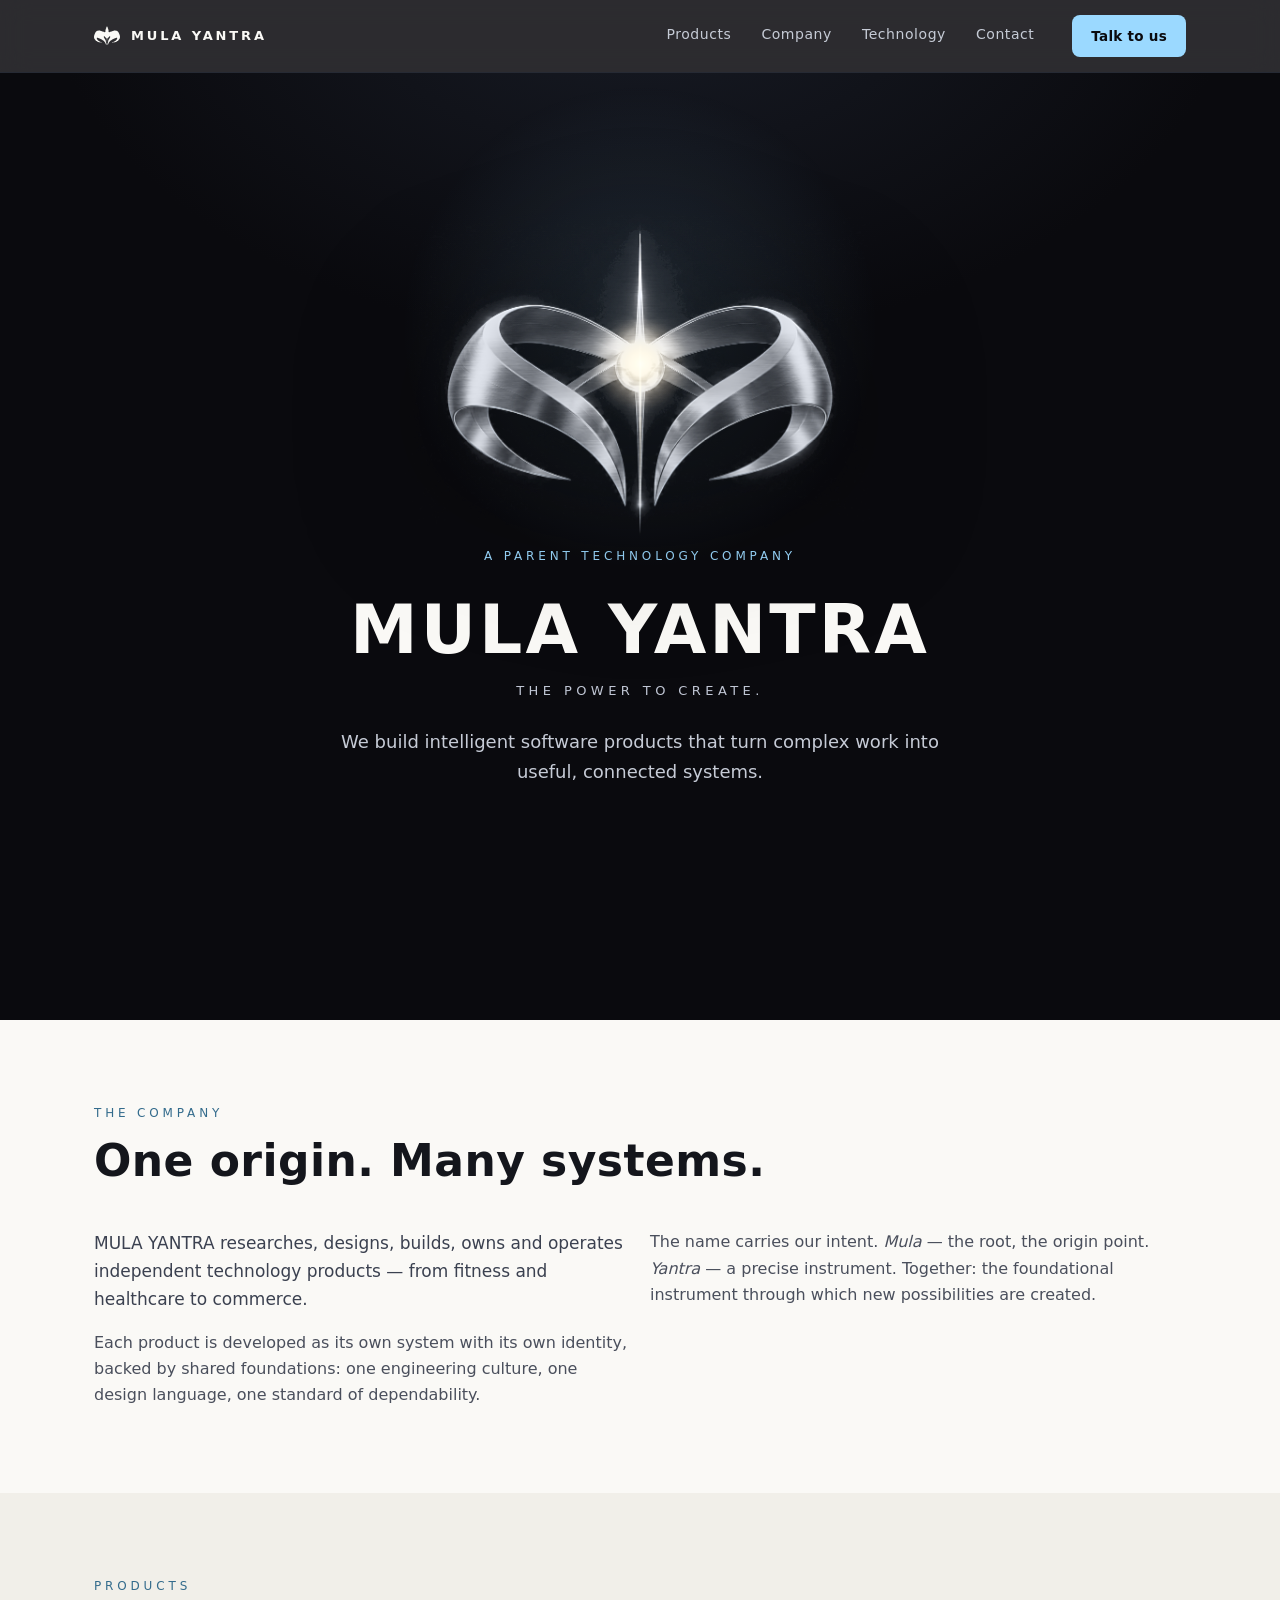
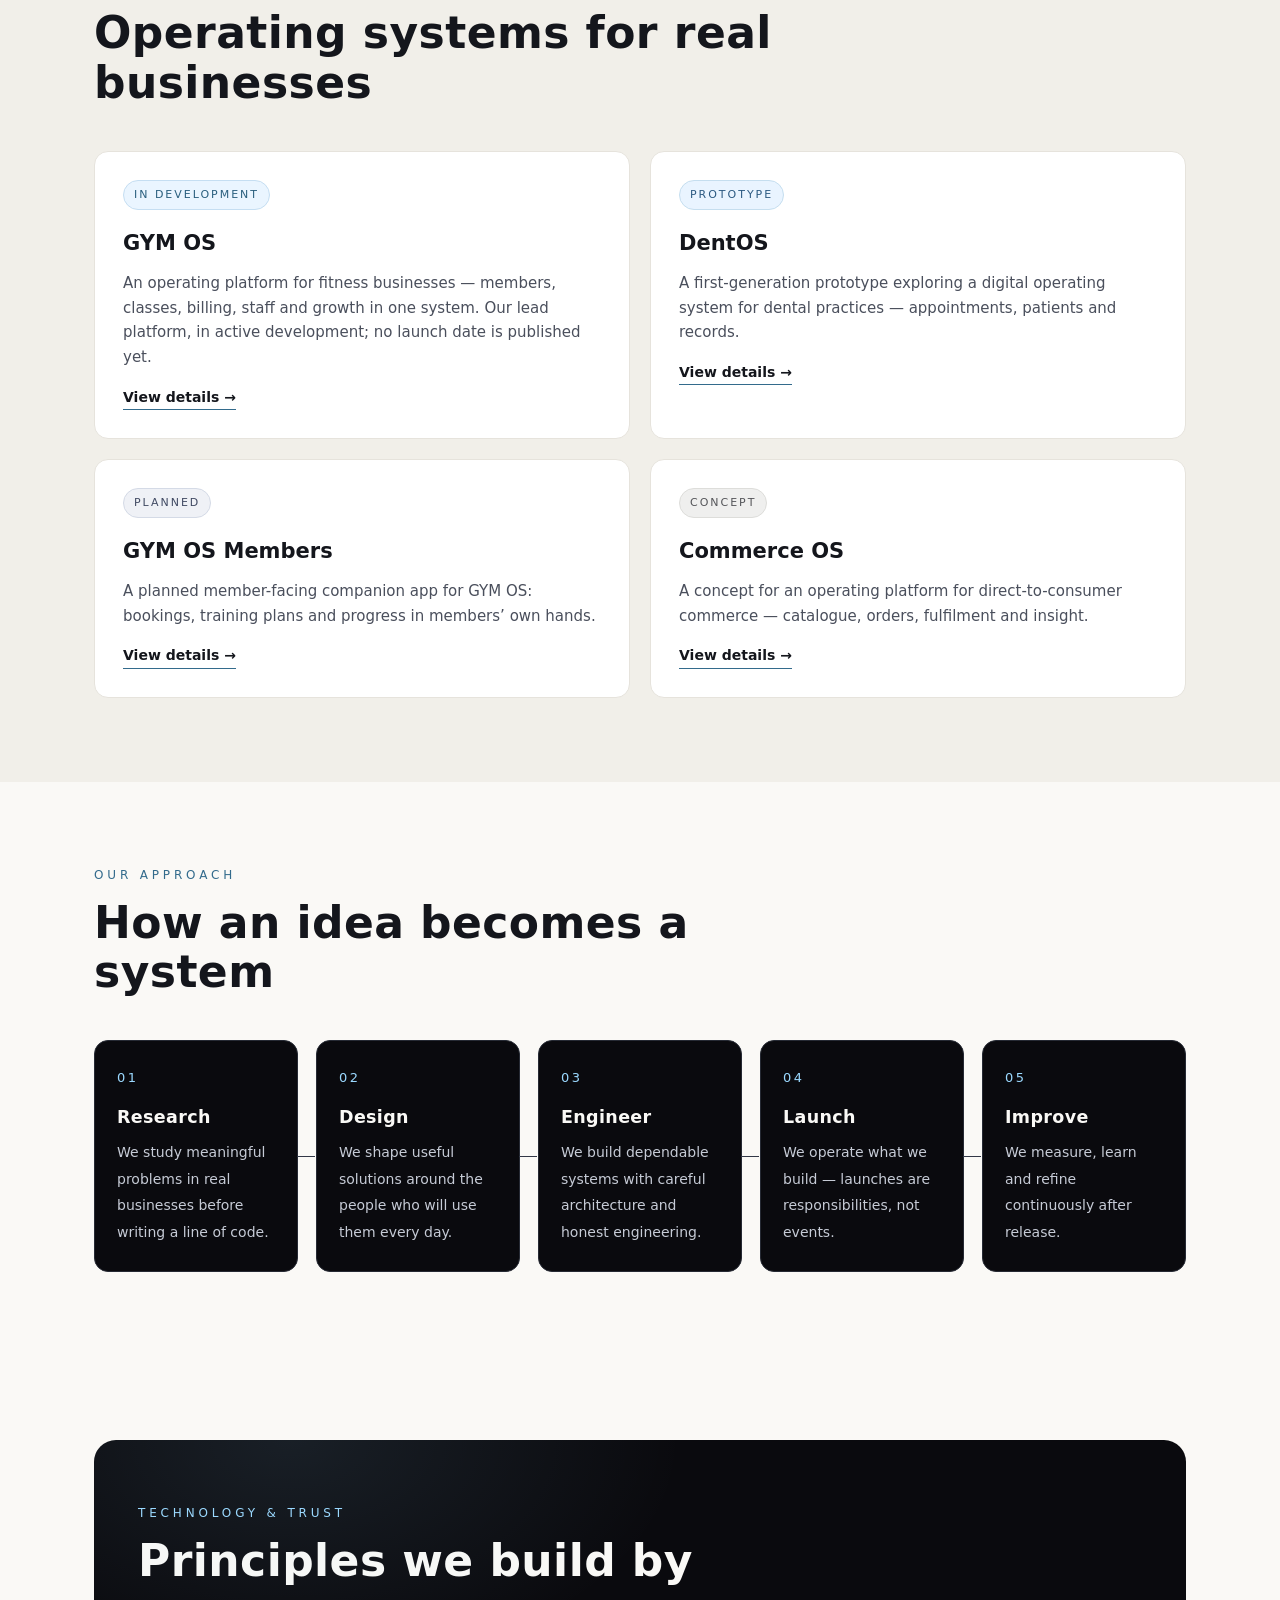
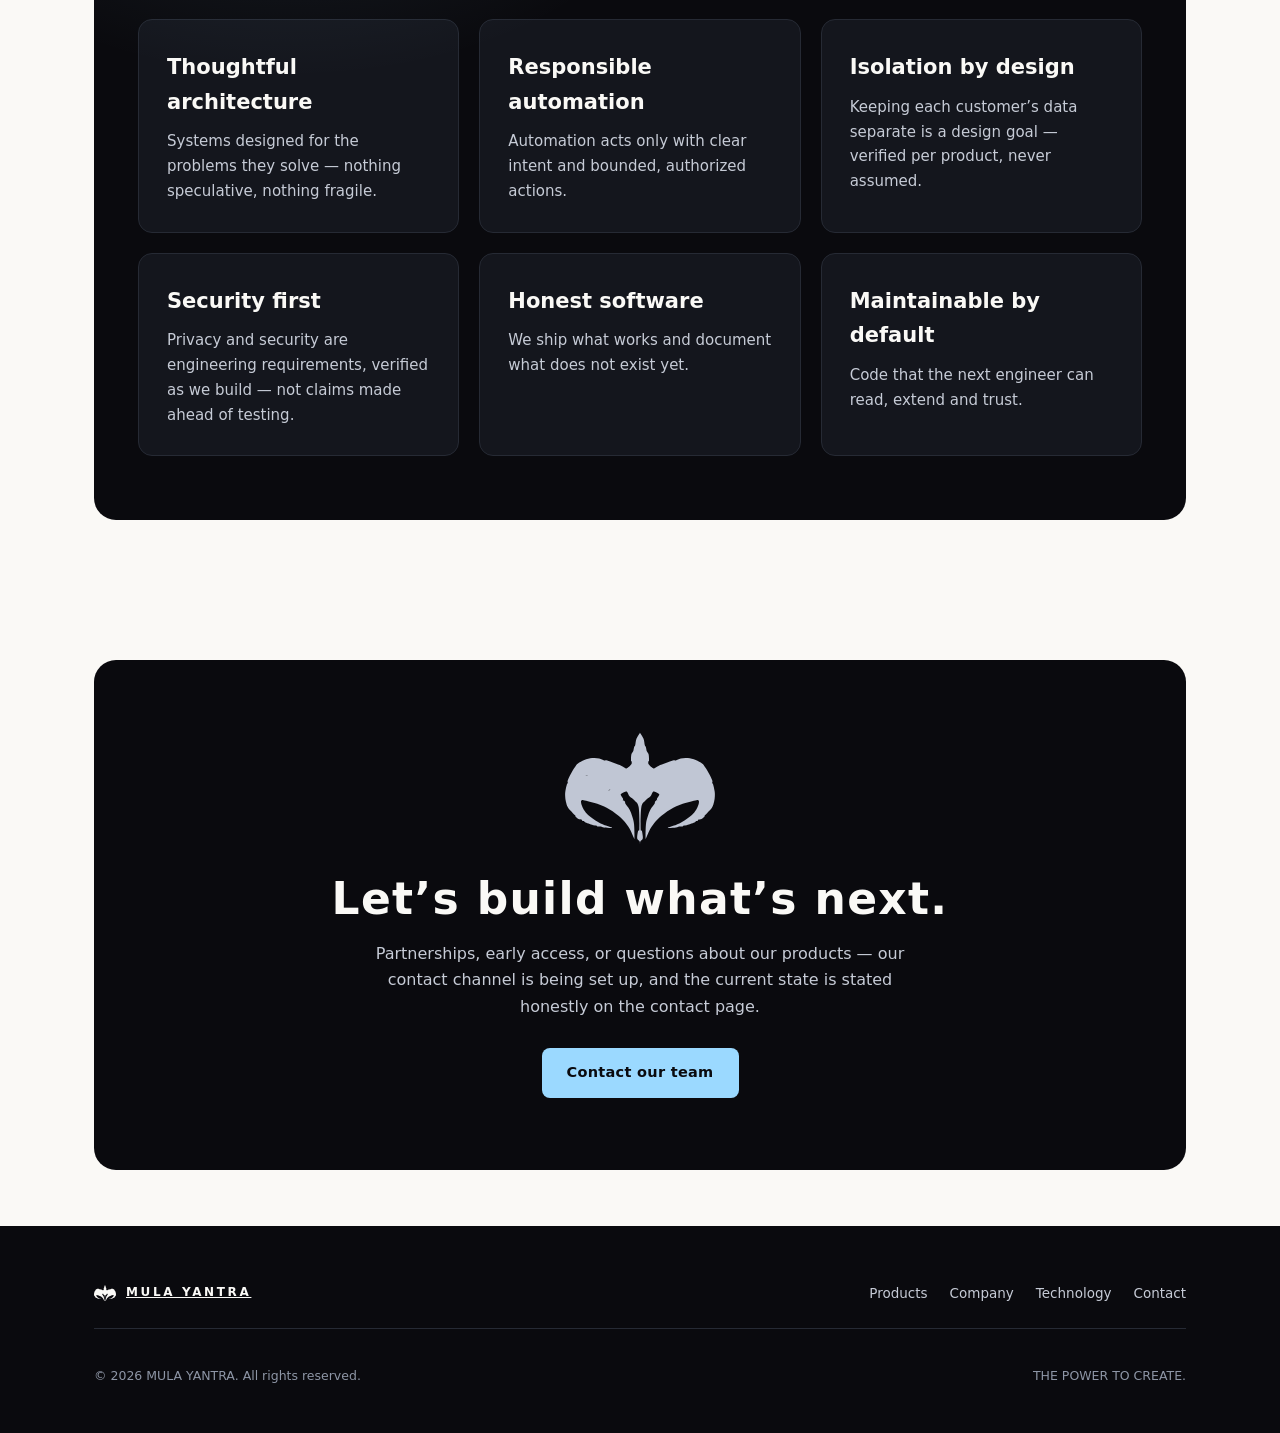
==== commit d7609884: "Preview: emblem animation + v2 shading for founder review — production intentionally unchanged" ====
--- a/index.html
+++ b/index.html
@@ -1 +1 @@
-<!DOCTYPE html><html lang="en"><head><meta charset="utf-8"><meta name="viewport" content="width=device-width,initial-scale=1"><title>MULA YANTRA — The Power to Create</title><meta name="description" content="MULA YANTRA is a parent technology company that researches, builds, owns and operates independent intelligent software products."><link rel="canonical" href="https://somilsharma2000.github.io/mula-yantra-site-preview/index.html"><meta property="og:type" content="website"><meta property="og:title" content="MULA YANTRA — The Power to Create"><meta property="og:description" content="MULA YANTRA is a parent technology company that researches, builds, owns and operates independent intelligent software products."><meta property="og:url" content="https://somilsharma2000.github.io/mula-yantra-site-preview/index.html"><meta property="og:image" content="https://somilsharma2000.github.io/mula-yantra-site-preview/hero-emblem.png"><meta name="twitter:card" content="summary"><meta property="og:site_name" content="MULA YANTRA"><link rel="icon" type="image/svg+xml" href="mark-small.svg"><link rel="preload" href="fonts/SpaceGrotesk.woff2" as="font" type="font/woff2" crossorigin><link rel="preload" href="fonts/Inter.woff2" as="font" type="font/woff2" crossorigin><link rel="stylesheet" href="styles.css"></head><body class=""><a class="skip" href="#main">Skip to content</a><header class="hd"><div class="wrap"><a class="brand" href="index.html"><svg viewBox="0 0 1000 770" aria-hidden="true"><path d="M 499.4 6.1 C 495.3 12.6 481.6 31.2 476.3 45.0 C 471.0 58.7 470.4 79.4 467.8 88.7 C 465.2 98.0 462.7 94.2 460.5 100.9 C 458.3 107.5 457.5 120.7 454.4 128.8 C 451.4 136.9 444.7 139.1 442.3 149.5 C 439.9 159.8 439.7 183.3 439.9 190.8 C 440.1 198.3 442.9 190.8 443.5 194.4 C 444.1 198.1 447.1 205.8 443.5 212.6 C 439.9 219.5 427.9 230.7 421.6 235.7 C 415.4 240.8 413.7 244.8 405.8 243.0 C 397.9 241.2 394.9 233.5 374.2 224.8 C 353.6 216.1 300.7 196.6 281.9 190.8 C 263.1 184.9 270.1 192.0 261.2 189.6 C 252.3 187.1 241.8 178.8 228.4 176.2 C 215.1 173.6 197.7 171.9 181.0 173.8 C 164.4 175.6 144.6 181.0 128.8 187.1 C 113.0 193.2 96.6 202.5 86.3 210.2 C 75.9 217.9 74.3 222.6 66.8 233.3 C 59.3 244.0 49.4 259.6 41.3 274.6 C 33.2 289.6 21.9 312.1 18.2 323.2 C 14.6 334.3 20.3 337.6 19.4 341.4 C 18.6 345.3 16.2 337.4 13.4 346.3 C 10.5 355.2 4.5 380.9 2.4 394.9 C 0.4 408.9 0.6 418.4 1.2 430.1 C 1.8 441.9 2.8 453.0 6.1 465.4 C 9.3 477.7 10.5 489.3 20.7 504.3 C 30.8 519.2 58.7 545.4 66.8 555.3 C 74.9 565.2 65.4 559.5 69.3 563.8 C 73.1 568.0 82.8 577.2 89.9 580.8 C 97.0 584.4 107.5 583.6 111.8 585.7 C 116.0 587.7 112.8 591.5 115.4 593.0 C 118.1 594.4 123.9 592.5 127.6 594.2 C 131.2 595.8 126.4 598.0 137.3 602.7 C 148.2 607.3 181.4 618.7 193.2 622.1 C 204.9 625.6 203.5 621.9 207.8 623.3 C 212.0 624.7 213.4 629.6 218.7 630.6 C 224.0 631.6 232.5 628.4 239.4 629.4 C 246.3 630.4 247.5 635.1 260.0 636.7 C 272.6 638.3 315.1 642.2 314.7 639.1 C 314.3 636.1 273.8 625.2 257.6 618.5 C 241.4 611.8 234.1 609.4 217.5 599.0 C 200.9 588.7 171.9 568.0 158.0 556.5 C 144.0 545.0 140.1 538.1 133.7 529.8 C 127.2 521.5 123.1 514.6 119.1 506.7 C 115.0 498.8 111.4 489.7 109.4 482.4 C 107.3 475.1 106.7 467.2 106.9 462.9 C 107.1 458.7 107.7 458.3 110.6 456.9 C 113.4 455.4 106.5 450.8 123.9 454.4 C 141.4 458.1 186.1 468.4 215.1 478.7 C 244.0 489.1 271.8 501.2 297.7 516.4 C 323.6 531.6 351.4 552.9 370.6 569.9 C 389.8 586.9 402.2 604.3 413.1 618.5 C 424.1 632.6 428.9 641.2 436.2 654.9 C 443.5 668.7 452.4 692.6 456.9 701.1 C 461.3 709.6 462.3 720.1 462.9 706.0 C 463.5 691.8 462.9 639.9 460.5 616.0 C 458.1 592.1 453.4 579.2 448.4 562.6 C 443.3 546.0 437.8 530.8 430.1 516.4 C 422.4 502.0 407.0 484.6 402.2 476.3 C 397.3 468.0 402.4 469.6 401.0 466.6 C 399.6 463.5 396.3 459.9 393.7 458.1 C 391.0 456.3 386.2 457.7 385.2 455.7 C 384.2 453.6 389.8 451.8 387.6 445.9 C 385.4 440.1 373.4 426.3 371.8 420.4 C 370.2 414.5 372.8 414.3 377.9 410.7 C 382.9 407.0 395.9 400.2 402.2 398.5 C 408.5 396.9 410.9 395.9 415.6 401.0 C 420.2 406.0 422.4 420.0 430.1 428.9 C 437.8 437.8 451.6 442.7 461.7 454.4 C 471.9 466.2 485.2 468.0 490.9 499.4 C 496.6 530.8 496.4 616.0 495.7 642.8 C 495.1 669.5 489.7 650.7 487.2 659.8 C 484.8 668.9 481.8 688.3 481.2 697.4 C 480.6 706.6 481.0 709.2 483.6 714.5 C 486.2 719.7 494.1 723.8 497.0 729.0 C 499.8 734.3 500.2 743.2 500.6 746.1 C 501.0 748.9 499.0 748.9 499.4 746.1 C 499.8 743.2 500.2 734.3 503.0 729.0 C 505.9 723.8 513.8 719.7 516.4 714.5 C 519.0 709.2 519.4 706.6 518.8 697.4 C 518.2 688.3 515.2 668.9 512.8 659.8 C 510.3 650.7 504.9 669.5 504.3 642.8 C 503.6 616.0 503.4 530.8 509.1 499.4 C 514.8 468.0 528.1 466.2 538.3 454.4 C 548.4 442.7 562.2 437.8 569.9 428.9 C 577.6 420.0 579.8 406.0 584.4 401.0 C 589.1 395.9 591.5 396.9 597.8 398.5 C 604.1 400.2 617.1 407.0 622.1 410.7 C 627.2 414.3 629.8 414.5 628.2 420.4 C 626.6 426.3 614.6 440.1 612.4 445.9 C 610.2 451.8 615.8 453.6 614.8 455.7 C 613.8 457.7 609.0 456.3 606.3 458.1 C 603.7 459.9 600.4 463.5 599.0 466.6 C 597.6 469.6 602.7 468.0 597.8 476.3 C 593.0 484.6 577.6 502.0 569.9 516.4 C 562.2 530.8 556.7 546.0 551.6 562.6 C 546.6 579.2 541.9 592.1 539.5 616.0 C 537.1 639.9 536.5 691.8 537.1 706.0 C 537.7 720.1 538.7 709.6 543.1 701.1 C 547.6 692.6 556.5 668.7 563.8 654.9 C 571.1 641.2 575.9 632.6 586.9 618.5 C 597.8 604.3 610.2 586.9 629.4 569.9 C 648.6 552.9 676.4 531.6 702.3 516.4 C 728.2 501.2 756.0 489.1 784.9 478.7 C 813.9 468.4 858.6 458.1 876.1 454.4 C 893.5 450.8 886.6 455.4 889.4 456.9 C 892.3 458.3 892.9 458.7 893.1 462.9 C 893.3 467.2 892.7 475.1 890.6 482.4 C 888.6 489.7 885.0 498.8 880.9 506.7 C 876.9 514.6 872.8 521.5 866.3 529.8 C 859.9 538.1 856.0 545.0 842.0 556.5 C 828.1 568.0 799.1 588.7 782.5 599.0 C 765.9 609.4 758.6 611.8 742.4 618.5 C 726.2 625.2 685.7 636.1 685.3 639.1 C 684.9 642.2 727.4 638.3 740.0 636.7 C 752.5 635.1 753.7 630.4 760.6 629.4 C 767.5 628.4 776.0 631.6 781.3 630.6 C 786.6 629.6 788.0 624.7 792.2 623.3 C 796.5 621.9 795.1 625.6 806.8 622.1 C 818.6 618.7 851.8 607.3 862.7 602.7 C 873.6 598.0 868.8 595.8 872.4 594.2 C 876.1 592.5 881.9 594.4 884.6 593.0 C 887.2 591.5 884.0 587.7 888.2 585.7 C 892.5 583.6 903.0 584.4 910.1 580.8 C 917.2 577.2 926.9 568.0 930.7 563.8 C 934.6 559.5 925.1 565.2 933.2 555.3 C 941.3 545.4 969.2 519.2 979.3 504.3 C 989.5 489.3 990.7 477.7 993.9 465.4 C 997.2 453.0 998.2 441.9 998.8 430.1 C 999.4 418.4 999.6 408.9 997.6 394.9 C 995.5 380.9 989.5 355.2 986.6 346.3 C 983.8 337.4 981.4 345.3 980.6 341.4 C 979.7 337.6 985.4 334.3 981.8 323.2 C 978.1 312.1 966.8 289.6 958.7 274.6 C 950.6 259.6 940.7 244.0 933.2 233.3 C 925.7 222.6 924.1 217.9 913.7 210.2 C 903.4 202.5 887.0 193.2 871.2 187.1 C 855.4 181.0 835.6 175.6 819.0 173.8 C 802.3 171.9 784.9 173.6 771.6 176.2 C 758.2 178.8 747.7 187.1 738.8 189.6 C 729.9 192.0 736.9 184.9 718.1 190.8 C 699.3 196.6 646.4 216.1 625.8 224.8 C 605.1 233.5 602.1 241.2 594.2 243.0 C 586.3 244.8 584.6 240.8 578.4 235.7 C 572.1 230.7 560.1 219.5 556.5 212.6 C 552.9 205.8 555.9 198.1 556.5 194.4 C 557.1 190.8 559.9 198.3 560.1 190.8 C 560.3 183.3 560.1 159.8 557.7 149.5 C 555.3 139.1 548.6 136.9 545.6 128.8 C 542.5 120.7 541.7 107.5 539.5 100.9 C 537.3 94.2 534.8 98.0 532.2 88.7 C 529.6 79.4 529.0 58.7 523.7 45.0 C 518.4 31.2 504.7 12.6 500.6 6.1 C 496.6 -0.4 503.4 -0.4 499.4 6.1 Z M 313.5 391.3 C 250.3 389.8 311.3 384.6 307.4 382.7 C 303.6 380.9 294.0 382.1 290.4 380.3 C 286.8 378.5 287.4 373.8 285.5 371.8 C 283.7 369.8 282.9 368.8 279.5 368.2 C 276.0 367.6 268.5 369.6 264.9 368.2 C 261.2 366.7 261.0 361.7 257.6 359.7 C 254.2 357.6 256.2 363.3 244.2 356.0 C 232.3 348.7 197.0 324.4 185.9 315.9 C 174.8 307.4 179.4 306.8 177.4 305.0 C 175.4 303.2 176.2 306.8 173.8 305.0 C 171.3 303.2 164.6 296.5 162.8 294.0 C 161.0 291.6 159.4 291.8 162.8 290.4 C 166.3 289.0 74.5 286.4 183.5 285.5 C 292.4 284.7 707.6 284.7 816.5 285.5 C 925.5 286.4 833.7 289.0 837.2 290.4 C 840.6 291.8 839.0 291.6 837.2 294.0 C 835.4 296.5 828.7 303.2 826.2 305.0 C 823.8 306.8 824.6 303.2 822.6 305.0 C 820.6 306.8 825.2 307.4 814.1 315.9 C 803.0 324.4 767.7 348.7 755.8 356.0 C 743.8 363.3 745.8 357.6 742.4 359.7 C 739.0 361.7 738.8 366.7 735.1 368.2 C 731.5 369.6 724.0 367.6 720.5 368.2 C 717.1 368.8 716.3 369.8 714.5 371.8 C 712.6 373.8 713.2 378.5 709.6 380.3 C 706.0 382.1 696.4 380.9 692.6 382.7 C 688.7 384.6 749.7 389.8 686.5 391.3 C 623.3 392.7 376.7 392.7 313.5 391.3 Z M 686.5 391.3 C 749.7 389.8 688.7 384.6 692.6 382.7 C 696.4 380.9 706.0 382.1 709.6 380.3 C 713.2 378.5 712.6 373.8 714.5 371.8 C 716.3 369.8 717.1 368.8 720.5 368.2 C 724.0 367.6 731.5 369.6 735.1 368.2 C 738.8 366.7 739.0 361.7 742.4 359.7 C 745.8 357.6 743.8 363.3 755.8 356.0 C 767.7 348.7 803.0 324.4 814.1 315.9 C 825.2 307.4 820.6 306.8 822.6 305.0 C 824.6 303.2 823.8 306.8 826.2 305.0 C 828.7 303.2 835.4 296.5 837.2 294.0 C 839.0 291.6 840.6 291.8 837.2 290.4 C 833.7 289.0 925.5 286.4 816.5 285.5 C 707.6 284.7 292.4 284.7 183.5 285.5 C 74.5 286.4 166.3 289.0 162.8 290.4 C 159.4 291.8 161.0 291.6 162.8 294.0 C 164.6 296.5 171.3 303.2 173.8 305.0 C 176.2 306.8 175.4 303.2 177.4 305.0 C 179.4 306.8 174.8 307.4 185.9 315.9 C 197.0 324.4 232.3 348.7 244.2 356.0 C 256.2 363.3 254.2 357.6 257.6 359.7 C 261.0 361.7 261.2 366.7 264.9 368.2 C 268.5 369.6 276.0 367.6 279.5 368.2 C 282.9 368.8 283.7 369.8 285.5 371.8 C 287.4 373.8 286.8 378.5 290.4 380.3 C 294.0 382.1 303.6 380.9 307.4 382.7 C 311.3 384.6 250.3 389.8 313.5 391.3 C 376.7 392.7 623.3 392.7 686.5 391.3 Z" fill="currentColor" fill-rule="evenodd"/><circle cx="500" cy="347" r="12" fill="currentColor"/></svg><b>MULA&nbsp;YANTRA</b></a><button class="burger" aria-label="Menu" aria-expanded="false" aria-controls="sitenav"><svg width="22" height="14" viewBox="0 0 22 14" fill="none"><path d="M1 1h20M1 7h20M1 13h20" stroke="currentColor" stroke-width="2" stroke-linecap="round"/></svg></button><nav class="nav" id="sitenav" aria-label="Site"><a href="products.html">Products</a><a href="company.html">Company</a><a href="technology.html">Technology</a><a href="contact.html">Contact</a></nav><a class="btn primary cta" href="contact.html" style="padding:9px 18px;font-size:13.5px">Talk to us</a></div></header><main id="main"><section class="hero" aria-label="Introduction"><div class="wrap"><div class="emblem reveal"><img src="hero-emblem.png" alt="MULA YANTRA emblem — a smooth metallic ribbon with a central origin point and vertical light axis" width="1066" height="725"></div><p class="kicker ice reveal">A parent technology company</p><h1 class="reveal">MULA YANTRA</h1><p class="tagline reveal">THE POWER TO CREATE.</p><p class="lede reveal">We build intelligent software products that turn complex work into useful, connected systems.</p><div class="acts reveal"><a class="btn primary" href="products.html">Explore products</a><a class="btn ghost" href="#approach">Our approach</a></div></div></section><section><div class="wrap"><div class="shead reveal"><p class="kicker">The company</p><h2>One origin. Many systems.</h2></div><div class="grid2"><div class="reveal"><p style="margin:0 0 16px;color:#3B4150;font-size:17px">MULA YANTRA researches, designs, builds, owns and operates independent technology products — from fitness and healthcare to commerce.</p><p style="margin:0;color:#4A4F5C">Each product is developed as its own system with its own identity, backed by shared foundations: one engineering culture, one design language, one standard of dependability.</p></div><div class="reveal"><p style="margin:0;color:#4A4F5C">The name carries our intent. <em>Mula</em> — the root, the origin point. <em>Yantra</em> — a precise instrument. Together: the foundational instrument through which new possibilities are created.</p></div></div></div></section><section style="background:var(--bone-2)"><div class="wrap"><div class="shead reveal"><p class="kicker">Products</p><h2>Operating systems for real businesses</h2></div><div class="grid2"><div class="card reveal"><span class="badge dev">In development</span><h3>GYM OS</h3><p>An operating platform for fitness businesses — members, classes, billing, staff and growth in one system. Our lead platform, in active development; no launch date is published yet.</p><a class="more" href="products.html#gymos">View details →</a></div><div class="card reveal"><span class="badge proto">Prototype</span><h3>DentOS</h3><p>A first-generation prototype exploring a digital operating system for dental practices — appointments, patients and records.</p><a class="more" href="products.html#dentos">View details →</a></div><div class="card reveal"><span class="badge plan">Planned</span><h3>GYM OS Members</h3><p>A planned member-facing companion app for GYM OS: bookings, training plans and progress in members’ own hands.</p><a class="more" href="products.html#gymos-members">View details →</a></div><div class="card reveal"><span class="badge concept">Concept</span><h3>Commerce OS</h3><p>A concept for an operating platform for direct-to-consumer commerce — catalogue, orders, fulfilment and insight.</p><a class="more" href="products.html#commerce-os">View details →</a></div></div></div></section><section id="approach"><div class="wrap"><div class="shead reveal"><p class="kicker">Our approach</p><h2>How an idea becomes a system</h2></div><ol class="steps reveal"><li><b>Research</b><span>We study meaningful problems in real businesses before writing a line of code.</span></li><li><b>Design</b><span>We shape useful solutions around the people who will use them every day.</span></li><li><b>Engineer</b><span>We build dependable systems with careful architecture and honest engineering.</span></li><li><b>Launch</b><span>We operate what we build — launches are responsibilities, not events.</span></li><li><b>Improve</b><span>We measure, learn and refine continuously after release.</span></li></ol></div></section><section><div class="wrap"><div class="band" style="padding:64px 44px"><div class="shead reveal" style="margin-bottom:34px"><p class="kicker">Technology &amp; trust</p><h2 style="color:var(--ink)">Principles we build by</h2></div><div class="grid3 reveal"><div class="card"><h3>Thoughtful architecture</h3><p>Systems designed for the problems they solve — nothing speculative, nothing fragile.</p></div><div class="card"><h3>Responsible automation</h3><p>Automation acts only with clear intent and bounded, authorized actions.</p></div><div class="card"><h3>Isolation by design</h3><p>Keeping each customer’s data separate is a design goal — verified per product, never assumed.</p></div><div class="card"><h3>Security first</h3><p>Privacy and security are engineering requirements, verified as we build — not claims made ahead of testing.</p></div><div class="card"><h3>Honest software</h3><p>We ship what works and document what does not exist yet.</p></div><div class="card"><h3>Maintainable by default</h3><p>Code that the next engineer can read, extend and trust.</p></div></div></div></div></section><section class="tight"><div class="wrap"><div class="closing reveal"><div class="mark"><svg viewBox="0 0 1000 770" aria-hidden="true"><path d="M 499.4 6.1 C 495.3 12.6 481.6 31.2 476.3 45.0 C 471.0 58.7 470.4 79.4 467.8 88.7 C 465.2 98.0 462.7 94.2 460.5 100.9 C 458.3 107.5 457.5 120.7 454.4 128.8 C 451.4 136.9 444.7 139.1 442.3 149.5 C 439.9 159.8 439.7 183.3 439.9 190.8 C 440.1 198.3 442.9 190.8 443.5 194.4 C 444.1 198.1 447.1 205.8 443.5 212.6 C 439.9 219.5 427.9 230.7 421.6 235.7 C 415.4 240.8 413.7 244.8 405.8 243.0 C 397.9 241.2 394.9 233.5 374.2 224.8 C 353.6 216.1 300.7 196.6 281.9 190.8 C 263.1 184.9 270.1 192.0 261.2 189.6 C 252.3 187.1 241.8 178.8 228.4 176.2 C 215.1 173.6 197.7 171.9 181.0 173.8 C 164.4 175.6 144.6 181.0 128.8 187.1 C 113.0 193.2 96.6 202.5 86.3 210.2 C 75.9 217.9 74.3 222.6 66.8 233.3 C 59.3 244.0 49.4 259.6 41.3 274.6 C 33.2 289.6 21.9 312.1 18.2 323.2 C 14.6 334.3 20.3 337.6 19.4 341.4 C 18.6 345.3 16.2 337.4 13.4 346.3 C 10.5 355.2 4.5 380.9 2.4 394.9 C 0.4 408.9 0.6 418.4 1.2 430.1 C 1.8 441.9 2.8 453.0 6.1 465.4 C 9.3 477.7 10.5 489.3 20.7 504.3 C 30.8 519.2 58.7 545.4 66.8 555.3 C 74.9 565.2 65.4 559.5 69.3 563.8 C 73.1 568.0 82.8 577.2 89.9 580.8 C 97.0 584.4 107.5 583.6 111.8 585.7 C 116.0 587.7 112.8 591.5 115.4 593.0 C 118.1 594.4 123.9 592.5 127.6 594.2 C 131.2 595.8 126.4 598.0 137.3 602.7 C 148.2 607.3 181.4 618.7 193.2 622.1 C 204.9 625.6 203.5 621.9 207.8 623.3 C 212.0 624.7 213.4 629.6 218.7 630.6 C 224.0 631.6 232.5 628.4 239.4 629.4 C 246.3 630.4 247.5 635.1 260.0 636.7 C 272.6 638.3 315.1 642.2 314.7 639.1 C 314.3 636.1 273.8 625.2 257.6 618.5 C 241.4 611.8 234.1 609.4 217.5 599.0 C 200.9 588.7 171.9 568.0 158.0 556.5 C 144.0 545.0 140.1 538.1 133.7 529.8 C 127.2 521.5 123.1 514.6 119.1 506.7 C 115.0 498.8 111.4 489.7 109.4 482.4 C 107.3 475.1 106.7 467.2 106.9 462.9 C 107.1 458.7 107.7 458.3 110.6 456.9 C 113.4 455.4 106.5 450.8 123.9 454.4 C 141.4 458.1 186.1 468.4 215.1 478.7 C 244.0 489.1 271.8 501.2 297.7 516.4 C 323.6 531.6 351.4 552.9 370.6 569.9 C 389.8 586.9 402.2 604.3 413.1 618.5 C 424.1 632.6 428.9 641.2 436.2 654.9 C 443.5 668.7 452.4 692.6 456.9 701.1 C 461.3 709.6 462.3 720.1 462.9 706.0 C 463.5 691.8 462.9 639.9 460.5 616.0 C 458.1 592.1 453.4 579.2 448.4 562.6 C 443.3 546.0 437.8 530.8 430.1 516.4 C 422.4 502.0 407.0 484.6 402.2 476.3 C 397.3 468.0 402.4 469.6 401.0 466.6 C 399.6 463.5 396.3 459.9 393.7 458.1 C 391.0 456.3 386.2 457.7 385.2 455.7 C 384.2 453.6 389.8 451.8 387.6 445.9 C 385.4 440.1 373.4 426.3 371.8 420.4 C 370.2 414.5 372.8 414.3 377.9 410.7 C 382.9 407.0 395.9 400.2 402.2 398.5 C 408.5 396.9 410.9 395.9 415.6 401.0 C 420.2 406.0 422.4 420.0 430.1 428.9 C 437.8 437.8 451.6 442.7 461.7 454.4 C 471.9 466.2 485.2 468.0 490.9 499.4 C 496.6 530.8 496.4 616.0 495.7 642.8 C 495.1 669.5 489.7 650.7 487.2 659.8 C 484.8 668.9 481.8 688.3 481.2 697.4 C 480.6 706.6 481.0 709.2 483.6 714.5 C 486.2 719.7 494.1 723.8 497.0 729.0 C 499.8 734.3 500.2 743.2 500.6 746.1 C 501.0 748.9 499.0 748.9 499.4 746.1 C 499.8 743.2 500.2 734.3 503.0 729.0 C 505.9 723.8 513.8 719.7 516.4 714.5 C 519.0 709.2 519.4 706.6 518.8 697.4 C 518.2 688.3 515.2 668.9 512.8 659.8 C 510.3 650.7 504.9 669.5 504.3 642.8 C 503.6 616.0 503.4 530.8 509.1 499.4 C 514.8 468.0 528.1 466.2 538.3 454.4 C 548.4 442.7 562.2 437.8 569.9 428.9 C 577.6 420.0 579.8 406.0 584.4 401.0 C 589.1 395.9 591.5 396.9 597.8 398.5 C 604.1 400.2 617.1 407.0 622.1 410.7 C 627.2 414.3 629.8 414.5 628.2 420.4 C 626.6 426.3 614.6 440.1 612.4 445.9 C 610.2 451.8 615.8 453.6 614.8 455.7 C 613.8 457.7 609.0 456.3 606.3 458.1 C 603.7 459.9 600.4 463.5 599.0 466.6 C 597.6 469.6 602.7 468.0 597.8 476.3 C 593.0 484.6 577.6 502.0 569.9 516.4 C 562.2 530.8 556.7 546.0 551.6 562.6 C 546.6 579.2 541.9 592.1 539.5 616.0 C 537.1 639.9 536.5 691.8 537.1 706.0 C 537.7 720.1 538.7 709.6 543.1 701.1 C 547.6 692.6 556.5 668.7 563.8 654.9 C 571.1 641.2 575.9 632.6 586.9 618.5 C 597.8 604.3 610.2 586.9 629.4 569.9 C 648.6 552.9 676.4 531.6 702.3 516.4 C 728.2 501.2 756.0 489.1 784.9 478.7 C 813.9 468.4 858.6 458.1 876.1 454.4 C 893.5 450.8 886.6 455.4 889.4 456.9 C 892.3 458.3 892.9 458.7 893.1 462.9 C 893.3 467.2 892.7 475.1 890.6 482.4 C 888.6 489.7 885.0 498.8 880.9 506.7 C 876.9 514.6 872.8 521.5 866.3 529.8 C 859.9 538.1 856.0 545.0 842.0 556.5 C 828.1 568.0 799.1 588.7 782.5 599.0 C 765.9 609.4 758.6 611.8 742.4 618.5 C 726.2 625.2 685.7 636.1 685.3 639.1 C 684.9 642.2 727.4 638.3 740.0 636.7 C 752.5 635.1 753.7 630.4 760.6 629.4 C 767.5 628.4 776.0 631.6 781.3 630.6 C 786.6 629.6 788.0 624.7 792.2 623.3 C 796.5 621.9 795.1 625.6 806.8 622.1 C 818.6 618.7 851.8 607.3 862.7 602.7 C 873.6 598.0 868.8 595.8 872.4 594.2 C 876.1 592.5 881.9 594.4 884.6 593.0 C 887.2 591.5 884.0 587.7 888.2 585.7 C 892.5 583.6 903.0 584.4 910.1 580.8 C 917.2 577.2 926.9 568.0 930.7 563.8 C 934.6 559.5 925.1 565.2 933.2 555.3 C 941.3 545.4 969.2 519.2 979.3 504.3 C 989.5 489.3 990.7 477.7 993.9 465.4 C 997.2 453.0 998.2 441.9 998.8 430.1 C 999.4 418.4 999.6 408.9 997.6 394.9 C 995.5 380.9 989.5 355.2 986.6 346.3 C 983.8 337.4 981.4 345.3 980.6 341.4 C 979.7 337.6 985.4 334.3 981.8 323.2 C 978.1 312.1 966.8 289.6 958.7 274.6 C 950.6 259.6 940.7 244.0 933.2 233.3 C 925.7 222.6 924.1 217.9 913.7 210.2 C 903.4 202.5 887.0 193.2 871.2 187.1 C 855.4 181.0 835.6 175.6 819.0 173.8 C 802.3 171.9 784.9 173.6 771.6 176.2 C 758.2 178.8 747.7 187.1 738.8 189.6 C 729.9 192.0 736.9 184.9 718.1 190.8 C 699.3 196.6 646.4 216.1 625.8 224.8 C 605.1 233.5 602.1 241.2 594.2 243.0 C 586.3 244.8 584.6 240.8 578.4 235.7 C 572.1 230.7 560.1 219.5 556.5 212.6 C 552.9 205.8 555.9 198.1 556.5 194.4 C 557.1 190.8 559.9 198.3 560.1 190.8 C 560.3 183.3 560.1 159.8 557.7 149.5 C 555.3 139.1 548.6 136.9 545.6 128.8 C 542.5 120.7 541.7 107.5 539.5 100.9 C 537.3 94.2 534.8 98.0 532.2 88.7 C 529.6 79.4 529.0 58.7 523.7 45.0 C 518.4 31.2 504.7 12.6 500.6 6.1 C 496.6 -0.4 503.4 -0.4 499.4 6.1 Z M 313.5 391.3 C 250.3 389.8 311.3 384.6 307.4 382.7 C 303.6 380.9 294.0 382.1 290.4 380.3 C 286.8 378.5 287.4 373.8 285.5 371.8 C 283.7 369.8 282.9 368.8 279.5 368.2 C 276.0 367.6 268.5 369.6 264.9 368.2 C 261.2 366.7 261.0 361.7 257.6 359.7 C 254.2 357.6 256.2 363.3 244.2 356.0 C 232.3 348.7 197.0 324.4 185.9 315.9 C 174.8 307.4 179.4 306.8 177.4 305.0 C 175.4 303.2 176.2 306.8 173.8 305.0 C 171.3 303.2 164.6 296.5 162.8 294.0 C 161.0 291.6 159.4 291.8 162.8 290.4 C 166.3 289.0 74.5 286.4 183.5 285.5 C 292.4 284.7 707.6 284.7 816.5 285.5 C 925.5 286.4 833.7 289.0 837.2 290.4 C 840.6 291.8 839.0 291.6 837.2 294.0 C 835.4 296.5 828.7 303.2 826.2 305.0 C 823.8 306.8 824.6 303.2 822.6 305.0 C 820.6 306.8 825.2 307.4 814.1 315.9 C 803.0 324.4 767.7 348.7 755.8 356.0 C 743.8 363.3 745.8 357.6 742.4 359.7 C 739.0 361.7 738.8 366.7 735.1 368.2 C 731.5 369.6 724.0 367.6 720.5 368.2 C 717.1 368.8 716.3 369.8 714.5 371.8 C 712.6 373.8 713.2 378.5 709.6 380.3 C 706.0 382.1 696.4 380.9 692.6 382.7 C 688.7 384.6 749.7 389.8 686.5 391.3 C 623.3 392.7 376.7 392.7 313.5 391.3 Z M 686.5 391.3 C 749.7 389.8 688.7 384.6 692.6 382.7 C 696.4 380.9 706.0 382.1 709.6 380.3 C 713.2 378.5 712.6 373.8 714.5 371.8 C 716.3 369.8 717.1 368.8 720.5 368.2 C 724.0 367.6 731.5 369.6 735.1 368.2 C 738.8 366.7 739.0 361.7 742.4 359.7 C 745.8 357.6 743.8 363.3 755.8 356.0 C 767.7 348.7 803.0 324.4 814.1 315.9 C 825.2 307.4 820.6 306.8 822.6 305.0 C 824.6 303.2 823.8 306.8 826.2 305.0 C 828.7 303.2 835.4 296.5 837.2 294.0 C 839.0 291.6 840.6 291.8 837.2 290.4 C 833.7 289.0 925.5 286.4 816.5 285.5 C 707.6 284.7 292.4 284.7 183.5 285.5 C 74.5 286.4 166.3 289.0 162.8 290.4 C 159.4 291.8 161.0 291.6 162.8 294.0 C 164.6 296.5 171.3 303.2 173.8 305.0 C 176.2 306.8 175.4 303.2 177.4 305.0 C 179.4 306.8 174.8 307.4 185.9 315.9 C 197.0 324.4 232.3 348.7 244.2 356.0 C 256.2 363.3 254.2 357.6 257.6 359.7 C 261.0 361.7 261.2 366.7 264.9 368.2 C 268.5 369.6 276.0 367.6 279.5 368.2 C 282.9 368.8 283.7 369.8 285.5 371.8 C 287.4 373.8 286.8 378.5 290.4 380.3 C 294.0 382.1 303.6 380.9 307.4 382.7 C 311.3 384.6 250.3 389.8 313.5 391.3 C 376.7 392.7 623.3 392.7 686.5 391.3 Z" fill="#C0C6D4" fill-rule="evenodd"/><circle cx="500" cy="347" r="12" fill="#C0C6D4"/></svg></div><h2>Let’s build what’s next.</h2><p>Partnerships, early access, or questions about our products — our contact channel is being set up, and the current state is stated honestly on the contact page.</p><a class="btn primary" href="contact.html">Contact our team</a></div></div></section></main><footer class="ft"><div class="wrap"><div class="top"><a class="fbrand" href="index.html"><svg viewBox="0 0 1000 770" aria-hidden="true"><path d="M 499.4 6.1 C 495.3 12.6 481.6 31.2 476.3 45.0 C 471.0 58.7 470.4 79.4 467.8 88.7 C 465.2 98.0 462.7 94.2 460.5 100.9 C 458.3 107.5 457.5 120.7 454.4 128.8 C 451.4 136.9 444.7 139.1 442.3 149.5 C 439.9 159.8 439.7 183.3 439.9 190.8 C 440.1 198.3 442.9 190.8 443.5 194.4 C 444.1 198.1 447.1 205.8 443.5 212.6 C 439.9 219.5 427.9 230.7 421.6 235.7 C 415.4 240.8 413.7 244.8 405.8 243.0 C 397.9 241.2 394.9 233.5 374.2 224.8 C 353.6 216.1 300.7 196.6 281.9 190.8 C 263.1 184.9 270.1 192.0 261.2 189.6 C 252.3 187.1 241.8 178.8 228.4 176.2 C 215.1 173.6 197.7 171.9 181.0 173.8 C 164.4 175.6 144.6 181.0 128.8 187.1 C 113.0 193.2 96.6 202.5 86.3 210.2 C 75.9 217.9 74.3 222.6 66.8 233.3 C 59.3 244.0 49.4 259.6 41.3 274.6 C 33.2 289.6 21.9 312.1 18.2 323.2 C 14.6 334.3 20.3 337.6 19.4 341.4 C 18.6 345.3 16.2 337.4 13.4 346.3 C 10.5 355.2 4.5 380.9 2.4 394.9 C 0.4 408.9 0.6 418.4 1.2 430.1 C 1.8 441.9 2.8 453.0 6.1 465.4 C 9.3 477.7 10.5 489.3 20.7 504.3 C 30.8 519.2 58.7 545.4 66.8 555.3 C 74.9 565.2 65.4 559.5 69.3 563.8 C 73.1 568.0 82.8 577.2 89.9 580.8 C 97.0 584.4 107.5 583.6 111.8 585.7 C 116.0 587.7 112.8 591.5 115.4 593.0 C 118.1 594.4 123.9 592.5 127.6 594.2 C 131.2 595.8 126.4 598.0 137.3 602.7 C 148.2 607.3 181.4 618.7 193.2 622.1 C 204.9 625.6 203.5 621.9 207.8 623.3 C 212.0 624.7 213.4 629.6 218.7 630.6 C 224.0 631.6 232.5 628.4 239.4 629.4 C 246.3 630.4 247.5 635.1 260.0 636.7 C 272.6 638.3 315.1 642.2 314.7 639.1 C 314.3 636.1 273.8 625.2 257.6 618.5 C 241.4 611.8 234.1 609.4 217.5 599.0 C 200.9 588.7 171.9 568.0 158.0 556.5 C 144.0 545.0 140.1 538.1 133.7 529.8 C 127.2 521.5 123.1 514.6 119.1 506.7 C 115.0 498.8 111.4 489.7 109.4 482.4 C 107.3 475.1 106.7 467.2 106.9 462.9 C 107.1 458.7 107.7 458.3 110.6 456.9 C 113.4 455.4 106.5 450.8 123.9 454.4 C 141.4 458.1 186.1 468.4 215.1 478.7 C 244.0 489.1 271.8 501.2 297.7 516.4 C 323.6 531.6 351.4 552.9 370.6 569.9 C 389.8 586.9 402.2 604.3 413.1 618.5 C 424.1 632.6 428.9 641.2 436.2 654.9 C 443.5 668.7 452.4 692.6 456.9 701.1 C 461.3 709.6 462.3 720.1 462.9 706.0 C 463.5 691.8 462.9 639.9 460.5 616.0 C 458.1 592.1 453.4 579.2 448.4 562.6 C 443.3 546.0 437.8 530.8 430.1 516.4 C 422.4 502.0 407.0 484.6 402.2 476.3 C 397.3 468.0 402.4 469.6 401.0 466.6 C 399.6 463.5 396.3 459.9 393.7 458.1 C 391.0 456.3 386.2 457.7 385.2 455.7 C 384.2 453.6 389.8 451.8 387.6 445.9 C 385.4 440.1 373.4 426.3 371.8 420.4 C 370.2 414.5 372.8 414.3 377.9 410.7 C 382.9 407.0 395.9 400.2 402.2 398.5 C 408.5 396.9 410.9 395.9 415.6 401.0 C 420.2 406.0 422.4 420.0 430.1 428.9 C 437.8 437.8 451.6 442.7 461.7 454.4 C 471.9 466.2 485.2 468.0 490.9 499.4 C 496.6 530.8 496.4 616.0 495.7 642.8 C 495.1 669.5 489.7 650.7 487.2 659.8 C 484.8 668.9 481.8 688.3 481.2 697.4 C 480.6 706.6 481.0 709.2 483.6 714.5 C 486.2 719.7 494.1 723.8 497.0 729.0 C 499.8 734.3 500.2 743.2 500.6 746.1 C 501.0 748.9 499.0 748.9 499.4 746.1 C 499.8 743.2 500.2 734.3 503.0 729.0 C 505.9 723.8 513.8 719.7 516.4 714.5 C 519.0 709.2 519.4 706.6 518.8 697.4 C 518.2 688.3 515.2 668.9 512.8 659.8 C 510.3 650.7 504.9 669.5 504.3 642.8 C 503.6 616.0 503.4 530.8 509.1 499.4 C 514.8 468.0 528.1 466.2 538.3 454.4 C 548.4 442.7 562.2 437.8 569.9 428.9 C 577.6 420.0 579.8 406.0 584.4 401.0 C 589.1 395.9 591.5 396.9 597.8 398.5 C 604.1 400.2 617.1 407.0 622.1 410.7 C 627.2 414.3 629.8 414.5 628.2 420.4 C 626.6 426.3 614.6 440.1 612.4 445.9 C 610.2 451.8 615.8 453.6 614.8 455.7 C 613.8 457.7 609.0 456.3 606.3 458.1 C 603.7 459.9 600.4 463.5 599.0 466.6 C 597.6 469.6 602.7 468.0 597.8 476.3 C 593.0 484.6 577.6 502.0 569.9 516.4 C 562.2 530.8 556.7 546.0 551.6 562.6 C 546.6 579.2 541.9 592.1 539.5 616.0 C 537.1 639.9 536.5 691.8 537.1 706.0 C 537.7 720.1 538.7 709.6 543.1 701.1 C 547.6 692.6 556.5 668.7 563.8 654.9 C 571.1 641.2 575.9 632.6 586.9 618.5 C 597.8 604.3 610.2 586.9 629.4 569.9 C 648.6 552.9 676.4 531.6 702.3 516.4 C 728.2 501.2 756.0 489.1 784.9 478.7 C 813.9 468.4 858.6 458.1 876.1 454.4 C 893.5 450.8 886.6 455.4 889.4 456.9 C 892.3 458.3 892.9 458.7 893.1 462.9 C 893.3 467.2 892.7 475.1 890.6 482.4 C 888.6 489.7 885.0 498.8 880.9 506.7 C 876.9 514.6 872.8 521.5 866.3 529.8 C 859.9 538.1 856.0 545.0 842.0 556.5 C 828.1 568.0 799.1 588.7 782.5 599.0 C 765.9 609.4 758.6 611.8 742.4 618.5 C 726.2 625.2 685.7 636.1 685.3 639.1 C 684.9 642.2 727.4 638.3 740.0 636.7 C 752.5 635.1 753.7 630.4 760.6 629.4 C 767.5 628.4 776.0 631.6 781.3 630.6 C 786.6 629.6 788.0 624.7 792.2 623.3 C 796.5 621.9 795.1 625.6 806.8 622.1 C 818.6 618.7 851.8 607.3 862.7 602.7 C 873.6 598.0 868.8 595.8 872.4 594.2 C 876.1 592.5 881.9 594.4 884.6 593.0 C 887.2 591.5 884.0 587.7 888.2 585.7 C 892.5 583.6 903.0 584.4 910.1 580.8 C 917.2 577.2 926.9 568.0 930.7 563.8 C 934.6 559.5 925.1 565.2 933.2 555.3 C 941.3 545.4 969.2 519.2 979.3 504.3 C 989.5 489.3 990.7 477.7 993.9 465.4 C 997.2 453.0 998.2 441.9 998.8 430.1 C 999.4 418.4 999.6 408.9 997.6 394.9 C 995.5 380.9 989.5 355.2 986.6 346.3 C 983.8 337.4 981.4 345.3 980.6 341.4 C 979.7 337.6 985.4 334.3 981.8 323.2 C 978.1 312.1 966.8 289.6 958.7 274.6 C 950.6 259.6 940.7 244.0 933.2 233.3 C 925.7 222.6 924.1 217.9 913.7 210.2 C 903.4 202.5 887.0 193.2 871.2 187.1 C 855.4 181.0 835.6 175.6 819.0 173.8 C 802.3 171.9 784.9 173.6 771.6 176.2 C 758.2 178.8 747.7 187.1 738.8 189.6 C 729.9 192.0 736.9 184.9 718.1 190.8 C 699.3 196.6 646.4 216.1 625.8 224.8 C 605.1 233.5 602.1 241.2 594.2 243.0 C 586.3 244.8 584.6 240.8 578.4 235.7 C 572.1 230.7 560.1 219.5 556.5 212.6 C 552.9 205.8 555.9 198.1 556.5 194.4 C 557.1 190.8 559.9 198.3 560.1 190.8 C 560.3 183.3 560.1 159.8 557.7 149.5 C 555.3 139.1 548.6 136.9 545.6 128.8 C 542.5 120.7 541.7 107.5 539.5 100.9 C 537.3 94.2 534.8 98.0 532.2 88.7 C 529.6 79.4 529.0 58.7 523.7 45.0 C 518.4 31.2 504.7 12.6 500.6 6.1 C 496.6 -0.4 503.4 -0.4 499.4 6.1 Z M 313.5 391.3 C 250.3 389.8 311.3 384.6 307.4 382.7 C 303.6 380.9 294.0 382.1 290.4 380.3 C 286.8 378.5 287.4 373.8 285.5 371.8 C 283.7 369.8 282.9 368.8 279.5 368.2 C 276.0 367.6 268.5 369.6 264.9 368.2 C 261.2 366.7 261.0 361.7 257.6 359.7 C 254.2 357.6 256.2 363.3 244.2 356.0 C 232.3 348.7 197.0 324.4 185.9 315.9 C 174.8 307.4 179.4 306.8 177.4 305.0 C 175.4 303.2 176.2 306.8 173.8 305.0 C 171.3 303.2 164.6 296.5 162.8 294.0 C 161.0 291.6 159.4 291.8 162.8 290.4 C 166.3 289.0 74.5 286.4 183.5 285.5 C 292.4 284.7 707.6 284.7 816.5 285.5 C 925.5 286.4 833.7 289.0 837.2 290.4 C 840.6 291.8 839.0 291.6 837.2 294.0 C 835.4 296.5 828.7 303.2 826.2 305.0 C 823.8 306.8 824.6 303.2 822.6 305.0 C 820.6 306.8 825.2 307.4 814.1 315.9 C 803.0 324.4 767.7 348.7 755.8 356.0 C 743.8 363.3 745.8 357.6 742.4 359.7 C 739.0 361.7 738.8 366.7 735.1 368.2 C 731.5 369.6 724.0 367.6 720.5 368.2 C 717.1 368.8 716.3 369.8 714.5 371.8 C 712.6 373.8 713.2 378.5 709.6 380.3 C 706.0 382.1 696.4 380.9 692.6 382.7 C 688.7 384.6 749.7 389.8 686.5 391.3 C 623.3 392.7 376.7 392.7 313.5 391.3 Z M 686.5 391.3 C 749.7 389.8 688.7 384.6 692.6 382.7 C 696.4 380.9 706.0 382.1 709.6 380.3 C 713.2 378.5 712.6 373.8 714.5 371.8 C 716.3 369.8 717.1 368.8 720.5 368.2 C 724.0 367.6 731.5 369.6 735.1 368.2 C 738.8 366.7 739.0 361.7 742.4 359.7 C 745.8 357.6 743.8 363.3 755.8 356.0 C 767.7 348.7 803.0 324.4 814.1 315.9 C 825.2 307.4 820.6 306.8 822.6 305.0 C 824.6 303.2 823.8 306.8 826.2 305.0 C 828.7 303.2 835.4 296.5 837.2 294.0 C 839.0 291.6 840.6 291.8 837.2 290.4 C 833.7 289.0 925.5 286.4 816.5 285.5 C 707.6 284.7 292.4 284.7 183.5 285.5 C 74.5 286.4 166.3 289.0 162.8 290.4 C 159.4 291.8 161.0 291.6 162.8 294.0 C 164.6 296.5 171.3 303.2 173.8 305.0 C 176.2 306.8 175.4 303.2 177.4 305.0 C 179.4 306.8 174.8 307.4 185.9 315.9 C 197.0 324.4 232.3 348.7 244.2 356.0 C 256.2 363.3 254.2 357.6 257.6 359.7 C 261.0 361.7 261.2 366.7 264.9 368.2 C 268.5 369.6 276.0 367.6 279.5 368.2 C 282.9 368.8 283.7 369.8 285.5 371.8 C 287.4 373.8 286.8 378.5 290.4 380.3 C 294.0 382.1 303.6 380.9 307.4 382.7 C 311.3 384.6 250.3 389.8 313.5 391.3 C 376.7 392.7 623.3 392.7 686.5 391.3 Z" fill="currentColor" fill-rule="evenodd"/><circle cx="500" cy="347" r="12" fill="currentColor"/></svg><b>MULA&nbsp;YANTRA</b></a><nav aria-label="Footer"><a href="products.html">Products</a><a href="company.html">Company</a><a href="technology.html">Technology</a><a href="contact.html">Contact</a></nav></div><hr><div class="fine"><p>&copy; <span data-year>2026</span> MULA YANTRA. All rights reserved.</p><p>THE POWER TO CREATE.</p></div></div></footer><script src="app.js" defer></script></body></html>+<!DOCTYPE html><html lang="en"><head><meta charset="utf-8"><meta name="viewport" content="width=device-width,initial-scale=1"><title>MULA YANTRA — The Power to Create</title><meta name="description" content="MULA YANTRA is a parent technology company that researches, builds, owns and operates independent intelligent software products."><link rel="canonical" href="https://somilsharma2000.github.io/mula-yantra-site/index.html"><meta property="og:type" content="website"><meta property="og:title" content="MULA YANTRA — The Power to Create"><meta property="og:description" content="MULA YANTRA is a parent technology company that researches, builds, owns and operates independent intelligent software products."><meta property="og:url" content="https://somilsharma2000.github.io/mula-yantra-site/index.html"><meta property="og:image" content="https://somilsharma2000.github.io/mula-yantra-site/hero-emblem.png"><meta name="twitter:card" content="summary"><meta property="og:site_name" content="MULA YANTRA"><link rel="icon" type="image/svg+xml" href="mark-small.svg"><link rel="preload" href="fonts/SpaceGrotesk.woff2" as="font" type="font/woff2" crossorigin><link rel="preload" href="fonts/Inter.woff2" as="font" type="font/woff2" crossorigin><link rel="stylesheet" href="styles.css"></head><body class=""><a class="skip" href="#main">Skip to content</a><header class="hd"><div class="wrap"><a class="brand" href="index.html"><svg viewBox="0 0 1000 770" aria-hidden="true"><path d="M 499.4 6.1 C 495.3 12.6 481.6 31.2 476.3 45.0 C 471.0 58.7 470.4 79.4 467.8 88.7 C 465.2 98.0 462.7 94.2 460.5 100.9 C 458.3 107.5 457.5 120.7 454.4 128.8 C 451.4 136.9 444.7 139.1 442.3 149.5 C 439.9 159.8 439.7 183.3 439.9 190.8 C 440.1 198.3 442.9 190.8 443.5 194.4 C 444.1 198.1 447.1 205.8 443.5 212.6 C 439.9 219.5 427.9 230.7 421.6 235.7 C 415.4 240.8 413.7 244.8 405.8 243.0 C 397.9 241.2 394.9 233.5 374.2 224.8 C 353.6 216.1 300.7 196.6 281.9 190.8 C 263.1 184.9 270.1 192.0 261.2 189.6 C 252.3 187.1 241.8 178.8 228.4 176.2 C 215.1 173.6 197.7 171.9 181.0 173.8 C 164.4 175.6 144.6 181.0 128.8 187.1 C 113.0 193.2 96.6 202.5 86.3 210.2 C 75.9 217.9 74.3 222.6 66.8 233.3 C 59.3 244.0 49.4 259.6 41.3 274.6 C 33.2 289.6 21.9 312.1 18.2 323.2 C 14.6 334.3 20.3 337.6 19.4 341.4 C 18.6 345.3 16.2 337.4 13.4 346.3 C 10.5 355.2 4.5 380.9 2.4 394.9 C 0.4 408.9 0.6 418.4 1.2 430.1 C 1.8 441.9 2.8 453.0 6.1 465.4 C 9.3 477.7 10.5 489.3 20.7 504.3 C 30.8 519.2 58.7 545.4 66.8 555.3 C 74.9 565.2 65.4 559.5 69.3 563.8 C 73.1 568.0 82.8 577.2 89.9 580.8 C 97.0 584.4 107.5 583.6 111.8 585.7 C 116.0 587.7 112.8 591.5 115.4 593.0 C 118.1 594.4 123.9 592.5 127.6 594.2 C 131.2 595.8 126.4 598.0 137.3 602.7 C 148.2 607.3 181.4 618.7 193.2 622.1 C 204.9 625.6 203.5 621.9 207.8 623.3 C 212.0 624.7 213.4 629.6 218.7 630.6 C 224.0 631.6 232.5 628.4 239.4 629.4 C 246.3 630.4 247.5 635.1 260.0 636.7 C 272.6 638.3 315.1 642.2 314.7 639.1 C 314.3 636.1 273.8 625.2 257.6 618.5 C 241.4 611.8 234.1 609.4 217.5 599.0 C 200.9 588.7 171.9 568.0 158.0 556.5 C 144.0 545.0 140.1 538.1 133.7 529.8 C 127.2 521.5 123.1 514.6 119.1 506.7 C 115.0 498.8 111.4 489.7 109.4 482.4 C 107.3 475.1 106.7 467.2 106.9 462.9 C 107.1 458.7 107.7 458.3 110.6 456.9 C 113.4 455.4 106.5 450.8 123.9 454.4 C 141.4 458.1 186.1 468.4 215.1 478.7 C 244.0 489.1 271.8 501.2 297.7 516.4 C 323.6 531.6 351.4 552.9 370.6 569.9 C 389.8 586.9 402.2 604.3 413.1 618.5 C 424.1 632.6 428.9 641.2 436.2 654.9 C 443.5 668.7 452.4 692.6 456.9 701.1 C 461.3 709.6 462.3 720.1 462.9 706.0 C 463.5 691.8 462.9 639.9 460.5 616.0 C 458.1 592.1 453.4 579.2 448.4 562.6 C 443.3 546.0 437.8 530.8 430.1 516.4 C 422.4 502.0 407.0 484.6 402.2 476.3 C 397.3 468.0 402.4 469.6 401.0 466.6 C 399.6 463.5 396.3 459.9 393.7 458.1 C 391.0 456.3 386.2 457.7 385.2 455.7 C 384.2 453.6 389.8 451.8 387.6 445.9 C 385.4 440.1 373.4 426.3 371.8 420.4 C 370.2 414.5 372.8 414.3 377.9 410.7 C 382.9 407.0 395.9 400.2 402.2 398.5 C 408.5 396.9 410.9 395.9 415.6 401.0 C 420.2 406.0 422.4 420.0 430.1 428.9 C 437.8 437.8 451.6 442.7 461.7 454.4 C 471.9 466.2 485.2 468.0 490.9 499.4 C 496.6 530.8 496.4 616.0 495.7 642.8 C 495.1 669.5 489.7 650.7 487.2 659.8 C 484.8 668.9 481.8 688.3 481.2 697.4 C 480.6 706.6 481.0 709.2 483.6 714.5 C 486.2 719.7 494.1 723.8 497.0 729.0 C 499.8 734.3 500.2 743.2 500.6 746.1 C 501.0 748.9 499.0 748.9 499.4 746.1 C 499.8 743.2 500.2 734.3 503.0 729.0 C 505.9 723.8 513.8 719.7 516.4 714.5 C 519.0 709.2 519.4 706.6 518.8 697.4 C 518.2 688.3 515.2 668.9 512.8 659.8 C 510.3 650.7 504.9 669.5 504.3 642.8 C 503.6 616.0 503.4 530.8 509.1 499.4 C 514.8 468.0 528.1 466.2 538.3 454.4 C 548.4 442.7 562.2 437.8 569.9 428.9 C 577.6 420.0 579.8 406.0 584.4 401.0 C 589.1 395.9 591.5 396.9 597.8 398.5 C 604.1 400.2 617.1 407.0 622.1 410.7 C 627.2 414.3 629.8 414.5 628.2 420.4 C 626.6 426.3 614.6 440.1 612.4 445.9 C 610.2 451.8 615.8 453.6 614.8 455.7 C 613.8 457.7 609.0 456.3 606.3 458.1 C 603.7 459.9 600.4 463.5 599.0 466.6 C 597.6 469.6 602.7 468.0 597.8 476.3 C 593.0 484.6 577.6 502.0 569.9 516.4 C 562.2 530.8 556.7 546.0 551.6 562.6 C 546.6 579.2 541.9 592.1 539.5 616.0 C 537.1 639.9 536.5 691.8 537.1 706.0 C 537.7 720.1 538.7 709.6 543.1 701.1 C 547.6 692.6 556.5 668.7 563.8 654.9 C 571.1 641.2 575.9 632.6 586.9 618.5 C 597.8 604.3 610.2 586.9 629.4 569.9 C 648.6 552.9 676.4 531.6 702.3 516.4 C 728.2 501.2 756.0 489.1 784.9 478.7 C 813.9 468.4 858.6 458.1 876.1 454.4 C 893.5 450.8 886.6 455.4 889.4 456.9 C 892.3 458.3 892.9 458.7 893.1 462.9 C 893.3 467.2 892.7 475.1 890.6 482.4 C 888.6 489.7 885.0 498.8 880.9 506.7 C 876.9 514.6 872.8 521.5 866.3 529.8 C 859.9 538.1 856.0 545.0 842.0 556.5 C 828.1 568.0 799.1 588.7 782.5 599.0 C 765.9 609.4 758.6 611.8 742.4 618.5 C 726.2 625.2 685.7 636.1 685.3 639.1 C 684.9 642.2 727.4 638.3 740.0 636.7 C 752.5 635.1 753.7 630.4 760.6 629.4 C 767.5 628.4 776.0 631.6 781.3 630.6 C 786.6 629.6 788.0 624.7 792.2 623.3 C 796.5 621.9 795.1 625.6 806.8 622.1 C 818.6 618.7 851.8 607.3 862.7 602.7 C 873.6 598.0 868.8 595.8 872.4 594.2 C 876.1 592.5 881.9 594.4 884.6 593.0 C 887.2 591.5 884.0 587.7 888.2 585.7 C 892.5 583.6 903.0 584.4 910.1 580.8 C 917.2 577.2 926.9 568.0 930.7 563.8 C 934.6 559.5 925.1 565.2 933.2 555.3 C 941.3 545.4 969.2 519.2 979.3 504.3 C 989.5 489.3 990.7 477.7 993.9 465.4 C 997.2 453.0 998.2 441.9 998.8 430.1 C 999.4 418.4 999.6 408.9 997.6 394.9 C 995.5 380.9 989.5 355.2 986.6 346.3 C 983.8 337.4 981.4 345.3 980.6 341.4 C 979.7 337.6 985.4 334.3 981.8 323.2 C 978.1 312.1 966.8 289.6 958.7 274.6 C 950.6 259.6 940.7 244.0 933.2 233.3 C 925.7 222.6 924.1 217.9 913.7 210.2 C 903.4 202.5 887.0 193.2 871.2 187.1 C 855.4 181.0 835.6 175.6 819.0 173.8 C 802.3 171.9 784.9 173.6 771.6 176.2 C 758.2 178.8 747.7 187.1 738.8 189.6 C 729.9 192.0 736.9 184.9 718.1 190.8 C 699.3 196.6 646.4 216.1 625.8 224.8 C 605.1 233.5 602.1 241.2 594.2 243.0 C 586.3 244.8 584.6 240.8 578.4 235.7 C 572.1 230.7 560.1 219.5 556.5 212.6 C 552.9 205.8 555.9 198.1 556.5 194.4 C 557.1 190.8 559.9 198.3 560.1 190.8 C 560.3 183.3 560.1 159.8 557.7 149.5 C 555.3 139.1 548.6 136.9 545.6 128.8 C 542.5 120.7 541.7 107.5 539.5 100.9 C 537.3 94.2 534.8 98.0 532.2 88.7 C 529.6 79.4 529.0 58.7 523.7 45.0 C 518.4 31.2 504.7 12.6 500.6 6.1 C 496.6 -0.4 503.4 -0.4 499.4 6.1 Z M 313.5 391.3 C 250.3 389.8 311.3 384.6 307.4 382.7 C 303.6 380.9 294.0 382.1 290.4 380.3 C 286.8 378.5 287.4 373.8 285.5 371.8 C 283.7 369.8 282.9 368.8 279.5 368.2 C 276.0 367.6 268.5 369.6 264.9 368.2 C 261.2 366.7 261.0 361.7 257.6 359.7 C 254.2 357.6 256.2 363.3 244.2 356.0 C 232.3 348.7 197.0 324.4 185.9 315.9 C 174.8 307.4 179.4 306.8 177.4 305.0 C 175.4 303.2 176.2 306.8 173.8 305.0 C 171.3 303.2 164.6 296.5 162.8 294.0 C 161.0 291.6 159.4 291.8 162.8 290.4 C 166.3 289.0 74.5 286.4 183.5 285.5 C 292.4 284.7 707.6 284.7 816.5 285.5 C 925.5 286.4 833.7 289.0 837.2 290.4 C 840.6 291.8 839.0 291.6 837.2 294.0 C 835.4 296.5 828.7 303.2 826.2 305.0 C 823.8 306.8 824.6 303.2 822.6 305.0 C 820.6 306.8 825.2 307.4 814.1 315.9 C 803.0 324.4 767.7 348.7 755.8 356.0 C 743.8 363.3 745.8 357.6 742.4 359.7 C 739.0 361.7 738.8 366.7 735.1 368.2 C 731.5 369.6 724.0 367.6 720.5 368.2 C 717.1 368.8 716.3 369.8 714.5 371.8 C 712.6 373.8 713.2 378.5 709.6 380.3 C 706.0 382.1 696.4 380.9 692.6 382.7 C 688.7 384.6 749.7 389.8 686.5 391.3 C 623.3 392.7 376.7 392.7 313.5 391.3 Z M 686.5 391.3 C 749.7 389.8 688.7 384.6 692.6 382.7 C 696.4 380.9 706.0 382.1 709.6 380.3 C 713.2 378.5 712.6 373.8 714.5 371.8 C 716.3 369.8 717.1 368.8 720.5 368.2 C 724.0 367.6 731.5 369.6 735.1 368.2 C 738.8 366.7 739.0 361.7 742.4 359.7 C 745.8 357.6 743.8 363.3 755.8 356.0 C 767.7 348.7 803.0 324.4 814.1 315.9 C 825.2 307.4 820.6 306.8 822.6 305.0 C 824.6 303.2 823.8 306.8 826.2 305.0 C 828.7 303.2 835.4 296.5 837.2 294.0 C 839.0 291.6 840.6 291.8 837.2 290.4 C 833.7 289.0 925.5 286.4 816.5 285.5 C 707.6 284.7 292.4 284.7 183.5 285.5 C 74.5 286.4 166.3 289.0 162.8 290.4 C 159.4 291.8 161.0 291.6 162.8 294.0 C 164.6 296.5 171.3 303.2 173.8 305.0 C 176.2 306.8 175.4 303.2 177.4 305.0 C 179.4 306.8 174.8 307.4 185.9 315.9 C 197.0 324.4 232.3 348.7 244.2 356.0 C 256.2 363.3 254.2 357.6 257.6 359.7 C 261.0 361.7 261.2 366.7 264.9 368.2 C 268.5 369.6 276.0 367.6 279.5 368.2 C 282.9 368.8 283.7 369.8 285.5 371.8 C 287.4 373.8 286.8 378.5 290.4 380.3 C 294.0 382.1 303.6 380.9 307.4 382.7 C 311.3 384.6 250.3 389.8 313.5 391.3 C 376.7 392.7 623.3 392.7 686.5 391.3 Z" fill="currentColor" fill-rule="evenodd"/><circle cx="500" cy="347" r="12" fill="currentColor"/></svg><b>MULA&nbsp;YANTRA</b></a><button class="burger" aria-label="Menu" aria-expanded="false" aria-controls="sitenav"><svg width="22" height="14" viewBox="0 0 22 14" fill="none"><path d="M1 1h20M1 7h20M1 13h20" stroke="currentColor" stroke-width="2" stroke-linecap="round"/></svg></button><nav class="nav" id="sitenav" aria-label="Site"><a href="products.html">Products</a><a href="company.html">Company</a><a href="technology.html">Technology</a><a href="contact.html">Contact</a></nav><a class="btn primary cta" href="contact.html" style="padding:9px 18px;font-size:13.5px">Talk to us</a></div></header><main id="main"><section class="hero" aria-label="Introduction"><div class="wrap"><div class="emblem"><img src="hero-emblem.png" alt="MULA YANTRA emblem — a smooth metallic ribbon with a central origin point and vertical light axis" width="1066" height="725"><span class="sheen" aria-hidden="true"></span><span class="origin" aria-hidden="true"></span></div><p class="kicker ice reveal">A parent technology company</p><h1 class="reveal">MULA YANTRA</h1><p class="tagline reveal">THE POWER TO CREATE.</p><p class="lede reveal">We build intelligent software products that turn complex work into useful, connected systems.</p><div class="acts reveal"><a class="btn primary" href="products.html">Explore products</a><a class="btn ghost" href="#approach">Our approach</a></div></div></section><section><div class="wrap"><div class="shead reveal"><p class="kicker">The company</p><h2>One origin. Many systems.</h2></div><div class="grid2"><div class="reveal"><p style="margin:0 0 16px;color:#3B4150;font-size:17px">MULA YANTRA researches, designs, builds, owns and operates independent technology products — from fitness and healthcare to commerce.</p><p style="margin:0;color:#4A4F5C">Each product is developed as its own system with its own identity, backed by shared foundations: one engineering culture, one design language, one standard of dependability.</p></div><div class="reveal"><p style="margin:0;color:#4A4F5C">The name carries our intent. <em>Mula</em> — the root, the origin point. <em>Yantra</em> — a precise instrument. Together: the foundational instrument through which new possibilities are created.</p></div></div></div></section><section style="background:var(--bone-2)"><div class="wrap"><div class="shead reveal"><p class="kicker">Products</p><h2>Operating systems for real businesses</h2></div><div class="grid2"><div class="card reveal"><span class="badge dev">In development</span><h3>GYM OS</h3><p>An operating platform for fitness businesses — members, classes, billing, staff and growth in one system. Our lead platform, in active development; no launch date is published yet.</p><a class="more" href="products.html#gymos">View details →</a></div><div class="card reveal"><span class="badge proto">Prototype</span><h3>DentOS</h3><p>A first-generation prototype exploring a digital operating system for dental practices — appointments, patients and records.</p><a class="more" href="products.html#dentos">View details →</a></div><div class="card reveal"><span class="badge plan">Planned</span><h3>GYM OS Members</h3><p>A planned member-facing companion app for GYM OS: bookings, training plans and progress in members’ own hands.</p><a class="more" href="products.html#gymos-members">View details →</a></div><div class="card reveal"><span class="badge concept">Concept</span><h3>Commerce OS</h3><p>A concept for an operating platform for direct-to-consumer commerce — catalogue, orders, fulfilment and insight.</p><a class="more" href="products.html#commerce-os">View details →</a></div></div></div></section><section id="approach"><div class="wrap"><div class="shead reveal"><p class="kicker">Our approach</p><h2>How an idea becomes a system</h2></div><ol class="steps reveal"><li><b>Research</b><span>We study meaningful problems in real businesses before writing a line of code.</span></li><li><b>Design</b><span>We shape useful solutions around the people who will use them every day.</span></li><li><b>Engineer</b><span>We build dependable systems with careful architecture and honest engineering.</span></li><li><b>Launch</b><span>We operate what we build — launches are responsibilities, not events.</span></li><li><b>Improve</b><span>We measure, learn and refine continuously after release.</span></li></ol></div></section><section><div class="wrap"><div class="band" style="padding:64px 44px"><div class="shead reveal" style="margin-bottom:34px"><p class="kicker">Technology &amp; trust</p><h2 style="color:var(--ink)">Principles we build by</h2></div><div class="grid3 reveal"><div class="card"><h3>Thoughtful architecture</h3><p>Systems designed for the problems they solve — nothing speculative, nothing fragile.</p></div><div class="card"><h3>Responsible automation</h3><p>Automation acts only with clear intent and bounded, authorized actions.</p></div><div class="card"><h3>Isolation by design</h3><p>Keeping each customer’s data separate is a design goal — verified per product, never assumed.</p></div><div class="card"><h3>Security first</h3><p>Privacy and security are engineering requirements, verified as we build — not claims made ahead of testing.</p></div><div class="card"><h3>Honest software</h3><p>We ship what works and document what does not exist yet.</p></div><div class="card"><h3>Maintainable by default</h3><p>Code that the next engineer can read, extend and trust.</p></div></div></div></div></section><section class="tight"><div class="wrap"><div class="closing reveal"><div class="mark"><svg viewBox="0 0 1000 770" aria-hidden="true"><path d="M 499.4 6.1 C 495.3 12.6 481.6 31.2 476.3 45.0 C 471.0 58.7 470.4 79.4 467.8 88.7 C 465.2 98.0 462.7 94.2 460.5 100.9 C 458.3 107.5 457.5 120.7 454.4 128.8 C 451.4 136.9 444.7 139.1 442.3 149.5 C 439.9 159.8 439.7 183.3 439.9 190.8 C 440.1 198.3 442.9 190.8 443.5 194.4 C 444.1 198.1 447.1 205.8 443.5 212.6 C 439.9 219.5 427.9 230.7 421.6 235.7 C 415.4 240.8 413.7 244.8 405.8 243.0 C 397.9 241.2 394.9 233.5 374.2 224.8 C 353.6 216.1 300.7 196.6 281.9 190.8 C 263.1 184.9 270.1 192.0 261.2 189.6 C 252.3 187.1 241.8 178.8 228.4 176.2 C 215.1 173.6 197.7 171.9 181.0 173.8 C 164.4 175.6 144.6 181.0 128.8 187.1 C 113.0 193.2 96.6 202.5 86.3 210.2 C 75.9 217.9 74.3 222.6 66.8 233.3 C 59.3 244.0 49.4 259.6 41.3 274.6 C 33.2 289.6 21.9 312.1 18.2 323.2 C 14.6 334.3 20.3 337.6 19.4 341.4 C 18.6 345.3 16.2 337.4 13.4 346.3 C 10.5 355.2 4.5 380.9 2.4 394.9 C 0.4 408.9 0.6 418.4 1.2 430.1 C 1.8 441.9 2.8 453.0 6.1 465.4 C 9.3 477.7 10.5 489.3 20.7 504.3 C 30.8 519.2 58.7 545.4 66.8 555.3 C 74.9 565.2 65.4 559.5 69.3 563.8 C 73.1 568.0 82.8 577.2 89.9 580.8 C 97.0 584.4 107.5 583.6 111.8 585.7 C 116.0 587.7 112.8 591.5 115.4 593.0 C 118.1 594.4 123.9 592.5 127.6 594.2 C 131.2 595.8 126.4 598.0 137.3 602.7 C 148.2 607.3 181.4 618.7 193.2 622.1 C 204.9 625.6 203.5 621.9 207.8 623.3 C 212.0 624.7 213.4 629.6 218.7 630.6 C 224.0 631.6 232.5 628.4 239.4 629.4 C 246.3 630.4 247.5 635.1 260.0 636.7 C 272.6 638.3 315.1 642.2 314.7 639.1 C 314.3 636.1 273.8 625.2 257.6 618.5 C 241.4 611.8 234.1 609.4 217.5 599.0 C 200.9 588.7 171.9 568.0 158.0 556.5 C 144.0 545.0 140.1 538.1 133.7 529.8 C 127.2 521.5 123.1 514.6 119.1 506.7 C 115.0 498.8 111.4 489.7 109.4 482.4 C 107.3 475.1 106.7 467.2 106.9 462.9 C 107.1 458.7 107.7 458.3 110.6 456.9 C 113.4 455.4 106.5 450.8 123.9 454.4 C 141.4 458.1 186.1 468.4 215.1 478.7 C 244.0 489.1 271.8 501.2 297.7 516.4 C 323.6 531.6 351.4 552.9 370.6 569.9 C 389.8 586.9 402.2 604.3 413.1 618.5 C 424.1 632.6 428.9 641.2 436.2 654.9 C 443.5 668.7 452.4 692.6 456.9 701.1 C 461.3 709.6 462.3 720.1 462.9 706.0 C 463.5 691.8 462.9 639.9 460.5 616.0 C 458.1 592.1 453.4 579.2 448.4 562.6 C 443.3 546.0 437.8 530.8 430.1 516.4 C 422.4 502.0 407.0 484.6 402.2 476.3 C 397.3 468.0 402.4 469.6 401.0 466.6 C 399.6 463.5 396.3 459.9 393.7 458.1 C 391.0 456.3 386.2 457.7 385.2 455.7 C 384.2 453.6 389.8 451.8 387.6 445.9 C 385.4 440.1 373.4 426.3 371.8 420.4 C 370.2 414.5 372.8 414.3 377.9 410.7 C 382.9 407.0 395.9 400.2 402.2 398.5 C 408.5 396.9 410.9 395.9 415.6 401.0 C 420.2 406.0 422.4 420.0 430.1 428.9 C 437.8 437.8 451.6 442.7 461.7 454.4 C 471.9 466.2 485.2 468.0 490.9 499.4 C 496.6 530.8 496.4 616.0 495.7 642.8 C 495.1 669.5 489.7 650.7 487.2 659.8 C 484.8 668.9 481.8 688.3 481.2 697.4 C 480.6 706.6 481.0 709.2 483.6 714.5 C 486.2 719.7 494.1 723.8 497.0 729.0 C 499.8 734.3 500.2 743.2 500.6 746.1 C 501.0 748.9 499.0 748.9 499.4 746.1 C 499.8 743.2 500.2 734.3 503.0 729.0 C 505.9 723.8 513.8 719.7 516.4 714.5 C 519.0 709.2 519.4 706.6 518.8 697.4 C 518.2 688.3 515.2 668.9 512.8 659.8 C 510.3 650.7 504.9 669.5 504.3 642.8 C 503.6 616.0 503.4 530.8 509.1 499.4 C 514.8 468.0 528.1 466.2 538.3 454.4 C 548.4 442.7 562.2 437.8 569.9 428.9 C 577.6 420.0 579.8 406.0 584.4 401.0 C 589.1 395.9 591.5 396.9 597.8 398.5 C 604.1 400.2 617.1 407.0 622.1 410.7 C 627.2 414.3 629.8 414.5 628.2 420.4 C 626.6 426.3 614.6 440.1 612.4 445.9 C 610.2 451.8 615.8 453.6 614.8 455.7 C 613.8 457.7 609.0 456.3 606.3 458.1 C 603.7 459.9 600.4 463.5 599.0 466.6 C 597.6 469.6 602.7 468.0 597.8 476.3 C 593.0 484.6 577.6 502.0 569.9 516.4 C 562.2 530.8 556.7 546.0 551.6 562.6 C 546.6 579.2 541.9 592.1 539.5 616.0 C 537.1 639.9 536.5 691.8 537.1 706.0 C 537.7 720.1 538.7 709.6 543.1 701.1 C 547.6 692.6 556.5 668.7 563.8 654.9 C 571.1 641.2 575.9 632.6 586.9 618.5 C 597.8 604.3 610.2 586.9 629.4 569.9 C 648.6 552.9 676.4 531.6 702.3 516.4 C 728.2 501.2 756.0 489.1 784.9 478.7 C 813.9 468.4 858.6 458.1 876.1 454.4 C 893.5 450.8 886.6 455.4 889.4 456.9 C 892.3 458.3 892.9 458.7 893.1 462.9 C 893.3 467.2 892.7 475.1 890.6 482.4 C 888.6 489.7 885.0 498.8 880.9 506.7 C 876.9 514.6 872.8 521.5 866.3 529.8 C 859.9 538.1 856.0 545.0 842.0 556.5 C 828.1 568.0 799.1 588.7 782.5 599.0 C 765.9 609.4 758.6 611.8 742.4 618.5 C 726.2 625.2 685.7 636.1 685.3 639.1 C 684.9 642.2 727.4 638.3 740.0 636.7 C 752.5 635.1 753.7 630.4 760.6 629.4 C 767.5 628.4 776.0 631.6 781.3 630.6 C 786.6 629.6 788.0 624.7 792.2 623.3 C 796.5 621.9 795.1 625.6 806.8 622.1 C 818.6 618.7 851.8 607.3 862.7 602.7 C 873.6 598.0 868.8 595.8 872.4 594.2 C 876.1 592.5 881.9 594.4 884.6 593.0 C 887.2 591.5 884.0 587.7 888.2 585.7 C 892.5 583.6 903.0 584.4 910.1 580.8 C 917.2 577.2 926.9 568.0 930.7 563.8 C 934.6 559.5 925.1 565.2 933.2 555.3 C 941.3 545.4 969.2 519.2 979.3 504.3 C 989.5 489.3 990.7 477.7 993.9 465.4 C 997.2 453.0 998.2 441.9 998.8 430.1 C 999.4 418.4 999.6 408.9 997.6 394.9 C 995.5 380.9 989.5 355.2 986.6 346.3 C 983.8 337.4 981.4 345.3 980.6 341.4 C 979.7 337.6 985.4 334.3 981.8 323.2 C 978.1 312.1 966.8 289.6 958.7 274.6 C 950.6 259.6 940.7 244.0 933.2 233.3 C 925.7 222.6 924.1 217.9 913.7 210.2 C 903.4 202.5 887.0 193.2 871.2 187.1 C 855.4 181.0 835.6 175.6 819.0 173.8 C 802.3 171.9 784.9 173.6 771.6 176.2 C 758.2 178.8 747.7 187.1 738.8 189.6 C 729.9 192.0 736.9 184.9 718.1 190.8 C 699.3 196.6 646.4 216.1 625.8 224.8 C 605.1 233.5 602.1 241.2 594.2 243.0 C 586.3 244.8 584.6 240.8 578.4 235.7 C 572.1 230.7 560.1 219.5 556.5 212.6 C 552.9 205.8 555.9 198.1 556.5 194.4 C 557.1 190.8 559.9 198.3 560.1 190.8 C 560.3 183.3 560.1 159.8 557.7 149.5 C 555.3 139.1 548.6 136.9 545.6 128.8 C 542.5 120.7 541.7 107.5 539.5 100.9 C 537.3 94.2 534.8 98.0 532.2 88.7 C 529.6 79.4 529.0 58.7 523.7 45.0 C 518.4 31.2 504.7 12.6 500.6 6.1 C 496.6 -0.4 503.4 -0.4 499.4 6.1 Z M 313.5 391.3 C 250.3 389.8 311.3 384.6 307.4 382.7 C 303.6 380.9 294.0 382.1 290.4 380.3 C 286.8 378.5 287.4 373.8 285.5 371.8 C 283.7 369.8 282.9 368.8 279.5 368.2 C 276.0 367.6 268.5 369.6 264.9 368.2 C 261.2 366.7 261.0 361.7 257.6 359.7 C 254.2 357.6 256.2 363.3 244.2 356.0 C 232.3 348.7 197.0 324.4 185.9 315.9 C 174.8 307.4 179.4 306.8 177.4 305.0 C 175.4 303.2 176.2 306.8 173.8 305.0 C 171.3 303.2 164.6 296.5 162.8 294.0 C 161.0 291.6 159.4 291.8 162.8 290.4 C 166.3 289.0 74.5 286.4 183.5 285.5 C 292.4 284.7 707.6 284.7 816.5 285.5 C 925.5 286.4 833.7 289.0 837.2 290.4 C 840.6 291.8 839.0 291.6 837.2 294.0 C 835.4 296.5 828.7 303.2 826.2 305.0 C 823.8 306.8 824.6 303.2 822.6 305.0 C 820.6 306.8 825.2 307.4 814.1 315.9 C 803.0 324.4 767.7 348.7 755.8 356.0 C 743.8 363.3 745.8 357.6 742.4 359.7 C 739.0 361.7 738.8 366.7 735.1 368.2 C 731.5 369.6 724.0 367.6 720.5 368.2 C 717.1 368.8 716.3 369.8 714.5 371.8 C 712.6 373.8 713.2 378.5 709.6 380.3 C 706.0 382.1 696.4 380.9 692.6 382.7 C 688.7 384.6 749.7 389.8 686.5 391.3 C 623.3 392.7 376.7 392.7 313.5 391.3 Z M 686.5 391.3 C 749.7 389.8 688.7 384.6 692.6 382.7 C 696.4 380.9 706.0 382.1 709.6 380.3 C 713.2 378.5 712.6 373.8 714.5 371.8 C 716.3 369.8 717.1 368.8 720.5 368.2 C 724.0 367.6 731.5 369.6 735.1 368.2 C 738.8 366.7 739.0 361.7 742.4 359.7 C 745.8 357.6 743.8 363.3 755.8 356.0 C 767.7 348.7 803.0 324.4 814.1 315.9 C 825.2 307.4 820.6 306.8 822.6 305.0 C 824.6 303.2 823.8 306.8 826.2 305.0 C 828.7 303.2 835.4 296.5 837.2 294.0 C 839.0 291.6 840.6 291.8 837.2 290.4 C 833.7 289.0 925.5 286.4 816.5 285.5 C 707.6 284.7 292.4 284.7 183.5 285.5 C 74.5 286.4 166.3 289.0 162.8 290.4 C 159.4 291.8 161.0 291.6 162.8 294.0 C 164.6 296.5 171.3 303.2 173.8 305.0 C 176.2 306.8 175.4 303.2 177.4 305.0 C 179.4 306.8 174.8 307.4 185.9 315.9 C 197.0 324.4 232.3 348.7 244.2 356.0 C 256.2 363.3 254.2 357.6 257.6 359.7 C 261.0 361.7 261.2 366.7 264.9 368.2 C 268.5 369.6 276.0 367.6 279.5 368.2 C 282.9 368.8 283.7 369.8 285.5 371.8 C 287.4 373.8 286.8 378.5 290.4 380.3 C 294.0 382.1 303.6 380.9 307.4 382.7 C 311.3 384.6 250.3 389.8 313.5 391.3 C 376.7 392.7 623.3 392.7 686.5 391.3 Z" fill="#C0C6D4" fill-rule="evenodd"/><circle cx="500" cy="347" r="12" fill="#C0C6D4"/></svg></div><h2>Let’s build what’s next.</h2><p>Partnerships, early access, or questions about our products — our contact channel is being set up, and the current state is stated honestly on the contact page.</p><a class="btn primary" href="contact.html">Contact our team</a></div></div></section></main><footer class="ft"><div class="wrap"><div class="top"><a class="fbrand" href="index.html"><svg viewBox="0 0 1000 770" aria-hidden="true"><path d="M 499.4 6.1 C 495.3 12.6 481.6 31.2 476.3 45.0 C 471.0 58.7 470.4 79.4 467.8 88.7 C 465.2 98.0 462.7 94.2 460.5 100.9 C 458.3 107.5 457.5 120.7 454.4 128.8 C 451.4 136.9 444.7 139.1 442.3 149.5 C 439.9 159.8 439.7 183.3 439.9 190.8 C 440.1 198.3 442.9 190.8 443.5 194.4 C 444.1 198.1 447.1 205.8 443.5 212.6 C 439.9 219.5 427.9 230.7 421.6 235.7 C 415.4 240.8 413.7 244.8 405.8 243.0 C 397.9 241.2 394.9 233.5 374.2 224.8 C 353.6 216.1 300.7 196.6 281.9 190.8 C 263.1 184.9 270.1 192.0 261.2 189.6 C 252.3 187.1 241.8 178.8 228.4 176.2 C 215.1 173.6 197.7 171.9 181.0 173.8 C 164.4 175.6 144.6 181.0 128.8 187.1 C 113.0 193.2 96.6 202.5 86.3 210.2 C 75.9 217.9 74.3 222.6 66.8 233.3 C 59.3 244.0 49.4 259.6 41.3 274.6 C 33.2 289.6 21.9 312.1 18.2 323.2 C 14.6 334.3 20.3 337.6 19.4 341.4 C 18.6 345.3 16.2 337.4 13.4 346.3 C 10.5 355.2 4.5 380.9 2.4 394.9 C 0.4 408.9 0.6 418.4 1.2 430.1 C 1.8 441.9 2.8 453.0 6.1 465.4 C 9.3 477.7 10.5 489.3 20.7 504.3 C 30.8 519.2 58.7 545.4 66.8 555.3 C 74.9 565.2 65.4 559.5 69.3 563.8 C 73.1 568.0 82.8 577.2 89.9 580.8 C 97.0 584.4 107.5 583.6 111.8 585.7 C 116.0 587.7 112.8 591.5 115.4 593.0 C 118.1 594.4 123.9 592.5 127.6 594.2 C 131.2 595.8 126.4 598.0 137.3 602.7 C 148.2 607.3 181.4 618.7 193.2 622.1 C 204.9 625.6 203.5 621.9 207.8 623.3 C 212.0 624.7 213.4 629.6 218.7 630.6 C 224.0 631.6 232.5 628.4 239.4 629.4 C 246.3 630.4 247.5 635.1 260.0 636.7 C 272.6 638.3 315.1 642.2 314.7 639.1 C 314.3 636.1 273.8 625.2 257.6 618.5 C 241.4 611.8 234.1 609.4 217.5 599.0 C 200.9 588.7 171.9 568.0 158.0 556.5 C 144.0 545.0 140.1 538.1 133.7 529.8 C 127.2 521.5 123.1 514.6 119.1 506.7 C 115.0 498.8 111.4 489.7 109.4 482.4 C 107.3 475.1 106.7 467.2 106.9 462.9 C 107.1 458.7 107.7 458.3 110.6 456.9 C 113.4 455.4 106.5 450.8 123.9 454.4 C 141.4 458.1 186.1 468.4 215.1 478.7 C 244.0 489.1 271.8 501.2 297.7 516.4 C 323.6 531.6 351.4 552.9 370.6 569.9 C 389.8 586.9 402.2 604.3 413.1 618.5 C 424.1 632.6 428.9 641.2 436.2 654.9 C 443.5 668.7 452.4 692.6 456.9 701.1 C 461.3 709.6 462.3 720.1 462.9 706.0 C 463.5 691.8 462.9 639.9 460.5 616.0 C 458.1 592.1 453.4 579.2 448.4 562.6 C 443.3 546.0 437.8 530.8 430.1 516.4 C 422.4 502.0 407.0 484.6 402.2 476.3 C 397.3 468.0 402.4 469.6 401.0 466.6 C 399.6 463.5 396.3 459.9 393.7 458.1 C 391.0 456.3 386.2 457.7 385.2 455.7 C 384.2 453.6 389.8 451.8 387.6 445.9 C 385.4 440.1 373.4 426.3 371.8 420.4 C 370.2 414.5 372.8 414.3 377.9 410.7 C 382.9 407.0 395.9 400.2 402.2 398.5 C 408.5 396.9 410.9 395.9 415.6 401.0 C 420.2 406.0 422.4 420.0 430.1 428.9 C 437.8 437.8 451.6 442.7 461.7 454.4 C 471.9 466.2 485.2 468.0 490.9 499.4 C 496.6 530.8 496.4 616.0 495.7 642.8 C 495.1 669.5 489.7 650.7 487.2 659.8 C 484.8 668.9 481.8 688.3 481.2 697.4 C 480.6 706.6 481.0 709.2 483.6 714.5 C 486.2 719.7 494.1 723.8 497.0 729.0 C 499.8 734.3 500.2 743.2 500.6 746.1 C 501.0 748.9 499.0 748.9 499.4 746.1 C 499.8 743.2 500.2 734.3 503.0 729.0 C 505.9 723.8 513.8 719.7 516.4 714.5 C 519.0 709.2 519.4 706.6 518.8 697.4 C 518.2 688.3 515.2 668.9 512.8 659.8 C 510.3 650.7 504.9 669.5 504.3 642.8 C 503.6 616.0 503.4 530.8 509.1 499.4 C 514.8 468.0 528.1 466.2 538.3 454.4 C 548.4 442.7 562.2 437.8 569.9 428.9 C 577.6 420.0 579.8 406.0 584.4 401.0 C 589.1 395.9 591.5 396.9 597.8 398.5 C 604.1 400.2 617.1 407.0 622.1 410.7 C 627.2 414.3 629.8 414.5 628.2 420.4 C 626.6 426.3 614.6 440.1 612.4 445.9 C 610.2 451.8 615.8 453.6 614.8 455.7 C 613.8 457.7 609.0 456.3 606.3 458.1 C 603.7 459.9 600.4 463.5 599.0 466.6 C 597.6 469.6 602.7 468.0 597.8 476.3 C 593.0 484.6 577.6 502.0 569.9 516.4 C 562.2 530.8 556.7 546.0 551.6 562.6 C 546.6 579.2 541.9 592.1 539.5 616.0 C 537.1 639.9 536.5 691.8 537.1 706.0 C 537.7 720.1 538.7 709.6 543.1 701.1 C 547.6 692.6 556.5 668.7 563.8 654.9 C 571.1 641.2 575.9 632.6 586.9 618.5 C 597.8 604.3 610.2 586.9 629.4 569.9 C 648.6 552.9 676.4 531.6 702.3 516.4 C 728.2 501.2 756.0 489.1 784.9 478.7 C 813.9 468.4 858.6 458.1 876.1 454.4 C 893.5 450.8 886.6 455.4 889.4 456.9 C 892.3 458.3 892.9 458.7 893.1 462.9 C 893.3 467.2 892.7 475.1 890.6 482.4 C 888.6 489.7 885.0 498.8 880.9 506.7 C 876.9 514.6 872.8 521.5 866.3 529.8 C 859.9 538.1 856.0 545.0 842.0 556.5 C 828.1 568.0 799.1 588.7 782.5 599.0 C 765.9 609.4 758.6 611.8 742.4 618.5 C 726.2 625.2 685.7 636.1 685.3 639.1 C 684.9 642.2 727.4 638.3 740.0 636.7 C 752.5 635.1 753.7 630.4 760.6 629.4 C 767.5 628.4 776.0 631.6 781.3 630.6 C 786.6 629.6 788.0 624.7 792.2 623.3 C 796.5 621.9 795.1 625.6 806.8 622.1 C 818.6 618.7 851.8 607.3 862.7 602.7 C 873.6 598.0 868.8 595.8 872.4 594.2 C 876.1 592.5 881.9 594.4 884.6 593.0 C 887.2 591.5 884.0 587.7 888.2 585.7 C 892.5 583.6 903.0 584.4 910.1 580.8 C 917.2 577.2 926.9 568.0 930.7 563.8 C 934.6 559.5 925.1 565.2 933.2 555.3 C 941.3 545.4 969.2 519.2 979.3 504.3 C 989.5 489.3 990.7 477.7 993.9 465.4 C 997.2 453.0 998.2 441.9 998.8 430.1 C 999.4 418.4 999.6 408.9 997.6 394.9 C 995.5 380.9 989.5 355.2 986.6 346.3 C 983.8 337.4 981.4 345.3 980.6 341.4 C 979.7 337.6 985.4 334.3 981.8 323.2 C 978.1 312.1 966.8 289.6 958.7 274.6 C 950.6 259.6 940.7 244.0 933.2 233.3 C 925.7 222.6 924.1 217.9 913.7 210.2 C 903.4 202.5 887.0 193.2 871.2 187.1 C 855.4 181.0 835.6 175.6 819.0 173.8 C 802.3 171.9 784.9 173.6 771.6 176.2 C 758.2 178.8 747.7 187.1 738.8 189.6 C 729.9 192.0 736.9 184.9 718.1 190.8 C 699.3 196.6 646.4 216.1 625.8 224.8 C 605.1 233.5 602.1 241.2 594.2 243.0 C 586.3 244.8 584.6 240.8 578.4 235.7 C 572.1 230.7 560.1 219.5 556.5 212.6 C 552.9 205.8 555.9 198.1 556.5 194.4 C 557.1 190.8 559.9 198.3 560.1 190.8 C 560.3 183.3 560.1 159.8 557.7 149.5 C 555.3 139.1 548.6 136.9 545.6 128.8 C 542.5 120.7 541.7 107.5 539.5 100.9 C 537.3 94.2 534.8 98.0 532.2 88.7 C 529.6 79.4 529.0 58.7 523.7 45.0 C 518.4 31.2 504.7 12.6 500.6 6.1 C 496.6 -0.4 503.4 -0.4 499.4 6.1 Z M 313.5 391.3 C 250.3 389.8 311.3 384.6 307.4 382.7 C 303.6 380.9 294.0 382.1 290.4 380.3 C 286.8 378.5 287.4 373.8 285.5 371.8 C 283.7 369.8 282.9 368.8 279.5 368.2 C 276.0 367.6 268.5 369.6 264.9 368.2 C 261.2 366.7 261.0 361.7 257.6 359.7 C 254.2 357.6 256.2 363.3 244.2 356.0 C 232.3 348.7 197.0 324.4 185.9 315.9 C 174.8 307.4 179.4 306.8 177.4 305.0 C 175.4 303.2 176.2 306.8 173.8 305.0 C 171.3 303.2 164.6 296.5 162.8 294.0 C 161.0 291.6 159.4 291.8 162.8 290.4 C 166.3 289.0 74.5 286.4 183.5 285.5 C 292.4 284.7 707.6 284.7 816.5 285.5 C 925.5 286.4 833.7 289.0 837.2 290.4 C 840.6 291.8 839.0 291.6 837.2 294.0 C 835.4 296.5 828.7 303.2 826.2 305.0 C 823.8 306.8 824.6 303.2 822.6 305.0 C 820.6 306.8 825.2 307.4 814.1 315.9 C 803.0 324.4 767.7 348.7 755.8 356.0 C 743.8 363.3 745.8 357.6 742.4 359.7 C 739.0 361.7 738.8 366.7 735.1 368.2 C 731.5 369.6 724.0 367.6 720.5 368.2 C 717.1 368.8 716.3 369.8 714.5 371.8 C 712.6 373.8 713.2 378.5 709.6 380.3 C 706.0 382.1 696.4 380.9 692.6 382.7 C 688.7 384.6 749.7 389.8 686.5 391.3 C 623.3 392.7 376.7 392.7 313.5 391.3 Z M 686.5 391.3 C 749.7 389.8 688.7 384.6 692.6 382.7 C 696.4 380.9 706.0 382.1 709.6 380.3 C 713.2 378.5 712.6 373.8 714.5 371.8 C 716.3 369.8 717.1 368.8 720.5 368.2 C 724.0 367.6 731.5 369.6 735.1 368.2 C 738.8 366.7 739.0 361.7 742.4 359.7 C 745.8 357.6 743.8 363.3 755.8 356.0 C 767.7 348.7 803.0 324.4 814.1 315.9 C 825.2 307.4 820.6 306.8 822.6 305.0 C 824.6 303.2 823.8 306.8 826.2 305.0 C 828.7 303.2 835.4 296.5 837.2 294.0 C 839.0 291.6 840.6 291.8 837.2 290.4 C 833.7 289.0 925.5 286.4 816.5 285.5 C 707.6 284.7 292.4 284.7 183.5 285.5 C 74.5 286.4 166.3 289.0 162.8 290.4 C 159.4 291.8 161.0 291.6 162.8 294.0 C 164.6 296.5 171.3 303.2 173.8 305.0 C 176.2 306.8 175.4 303.2 177.4 305.0 C 179.4 306.8 174.8 307.4 185.9 315.9 C 197.0 324.4 232.3 348.7 244.2 356.0 C 256.2 363.3 254.2 357.6 257.6 359.7 C 261.0 361.7 261.2 366.7 264.9 368.2 C 268.5 369.6 276.0 367.6 279.5 368.2 C 282.9 368.8 283.7 369.8 285.5 371.8 C 287.4 373.8 286.8 378.5 290.4 380.3 C 294.0 382.1 303.6 380.9 307.4 382.7 C 311.3 384.6 250.3 389.8 313.5 391.3 C 376.7 392.7 623.3 392.7 686.5 391.3 Z" fill="currentColor" fill-rule="evenodd"/><circle cx="500" cy="347" r="12" fill="currentColor"/></svg><b>MULA&nbsp;YANTRA</b></a><nav aria-label="Footer"><a href="products.html">Products</a><a href="company.html">Company</a><a href="technology.html">Technology</a><a href="contact.html">Contact</a></nav></div><hr><div class="fine"><p>&copy; <span data-year>2026</span> MULA YANTRA. All rights reserved.</p><p>THE POWER TO CREATE.</p></div></div></footer><script src="app.js" defer></script></body></html>
--- a/styles.css
+++ b/styles.css
@@ -49,12 +49,30 @@
 /* ---------- hero ---------- */
 .hero{background:radial-gradient(1000px 640px at 50% -12%,#181C26 0%,var(--obsidian) 60%) var(--obsidian);color:var(--ink);overflow:hidden}
 .hero .wrap{display:flex;flex-direction:column;align-items:center;text-align:center;justify-items:center;padding-top:44px;padding-bottom:64px;gap:6px}
-.hero .emblem{position:relative;width:100%;max-width:500px;margin:0 auto}
+.hero .emblem{position:relative;width:100%;max-width:500px;margin:0 auto;animation:emblem-in 1.15s cubic-bezier(.16,.8,.24,1) both,float 9.5s ease-in-out 1.6s infinite}
 .hero .emblem::before{content:'';position:absolute;left:50%;top:38%;width:560px;height:560px;transform:translate(-50%,-50%);background:radial-gradient(circle,rgba(155,217,255,.14) 0%,rgba(155,217,255,0) 62%);pointer-events:none}
 .hero .emblem img{width:100%;height:auto;object-fit:contain;display:block;filter:drop-shadow(0 28px 70px rgba(0,0,0,.6))}
-.hero .emblem::after{content:'';position:absolute;left:50%;top:38%;width:5px;height:5px;border-radius:50%;background:var(--gold-hi);box-shadow:0 0 16px 4px rgba(242,211,153,.85);animation:origin 2.6s var(--ease) forwards;pointer-events:none}
+.hero .emblem img{animation:emblem-glow 1.15s cubic-bezier(.16,.8,.24,1) both}
+.hero .sheen{position:absolute;inset:0;pointer-events:none;opacity:0;
+ -webkit-mask:url('hero-emblem.png') center/100% 100% no-repeat;
+ mask:url('hero-emblem.png') center/100% 100% no-repeat;
+ background:linear-gradient(112deg,transparent 30%,rgba(238,244,255,0) 40%,rgba(238,244,255,.30) 48%,rgba(155,217,255,.20) 53%,rgba(238,244,255,0) 62%,transparent 72%);
+ transform:translateX(-130%);animation:sheen 7.5s ease-in-out 2.2s infinite}
+.hero .origin{position:absolute;left:50.1%;top:47.9%;width:96px;height:96px;transform:translate(-50%,-50%);
+ background:radial-gradient(circle,rgba(255,248,225,.85) 0%,rgba(242,211,153,.45) 22%,rgba(212,175,127,.18) 45%,transparent 68%);
+ border-radius:50%;mix-blend-mode:screen;pointer-events:none;animation:origin-breathe 4.6s ease-in-out 1.2s infinite}
+@keyframes emblem-in{0%{opacity:0;transform:translateY(10px) scale(.94)}100%{opacity:1;transform:translateY(0) scale(1)}}
+@keyframes emblem-glow{0%{filter:drop-shadow(0 28px 70px rgba(0,0,0,.6)) brightness(.72)}55%{filter:drop-shadow(0 28px 70px rgba(0,0,0,.6)) brightness(1.06)}100%{filter:drop-shadow(0 28px 70px rgba(0,0,0,.6)) brightness(1)}}
+@keyframes float{0%,100%{transform:translateY(0)}50%{transform:translateY(6px)}}
+@keyframes sheen{0%{opacity:0;transform:translateX(-130%)}8%{opacity:1}45%{transform:translateX(130%);opacity:1}53%{opacity:0;transform:translateX(130%)}100%{opacity:0;transform:translateX(130%)}}
+@keyframes origin-breathe{0%,100%{opacity:.55;transform:translate(-50%,-50%) scale(1)}50%{opacity:1;transform:translate(-50%,-50%) scale(1.18)}}
 @keyframes origin{0%{opacity:0;transform:scale(.2)}18%{opacity:1;transform:scale(1)}70%{opacity:.9}100%{opacity:0;transform:scale(.5) translateY(-10px)}}
 .reveal{transition-delay:0s}
+.hero .kicker.reveal{transition-delay:.5s}
+.hero h1.reveal{transition-delay:.65s}
+.hero .tagline.reveal{transition-delay:.8s}
+.hero .lede.reveal{transition-delay:.95s}
+.hero .acts.reveal{transition-delay:1.1s}
 .hero h1{font-family:var(--font-d);font-weight:600;font-size:clamp(28px,6vw,68px);line-height:1.04;letter-spacing:.045em;margin:22px 0 8px}
 .hero .tagline{font-size:13px;letter-spacing:.34em;color:var(--silver);margin:0 0 20px;text-transform:uppercase}
 .hero .lede{color:var(--ink-2);font-size:18px;max-width:56ch;margin:0 0 30px}
@@ -143,4 +161,6 @@
 /* reveal */
 .reveal{opacity:0;transform:translateY(22px);transition:opacity .7s var(--ease),transform .7s var(--ease)}
 .reveal.in{opacity:1;transform:none}
-@media(prefers-reduced-motion:reduce){.reveal{opacity:1;transform:none}}
+@media(prefers-reduced-motion:reduce){.reveal{opacity:1;transform:none}
+.hero .emblem,.hero .emblem img{animation:none;opacity:1;transform:none;filter:drop-shadow(0 28px 70px rgba(0,0,0,.6))}
+.hero .sheen,.hero .origin{display:none}}
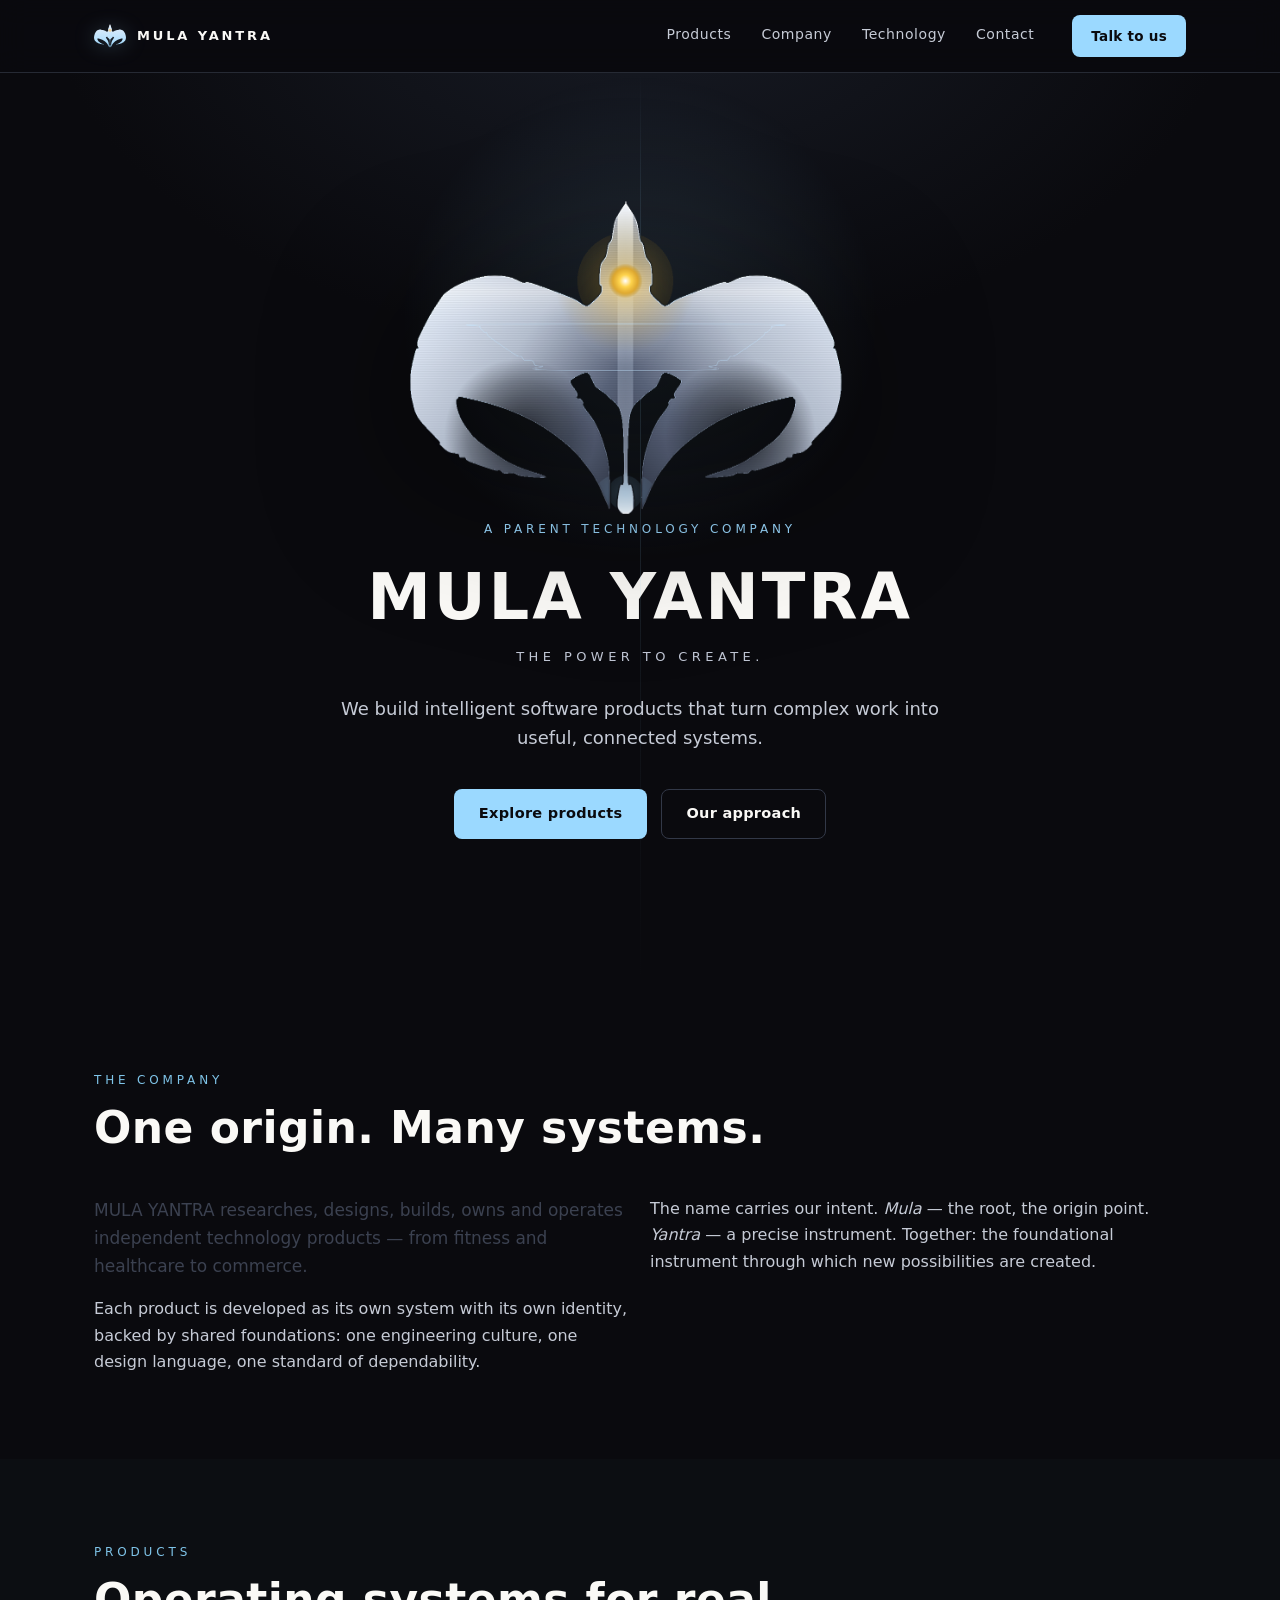
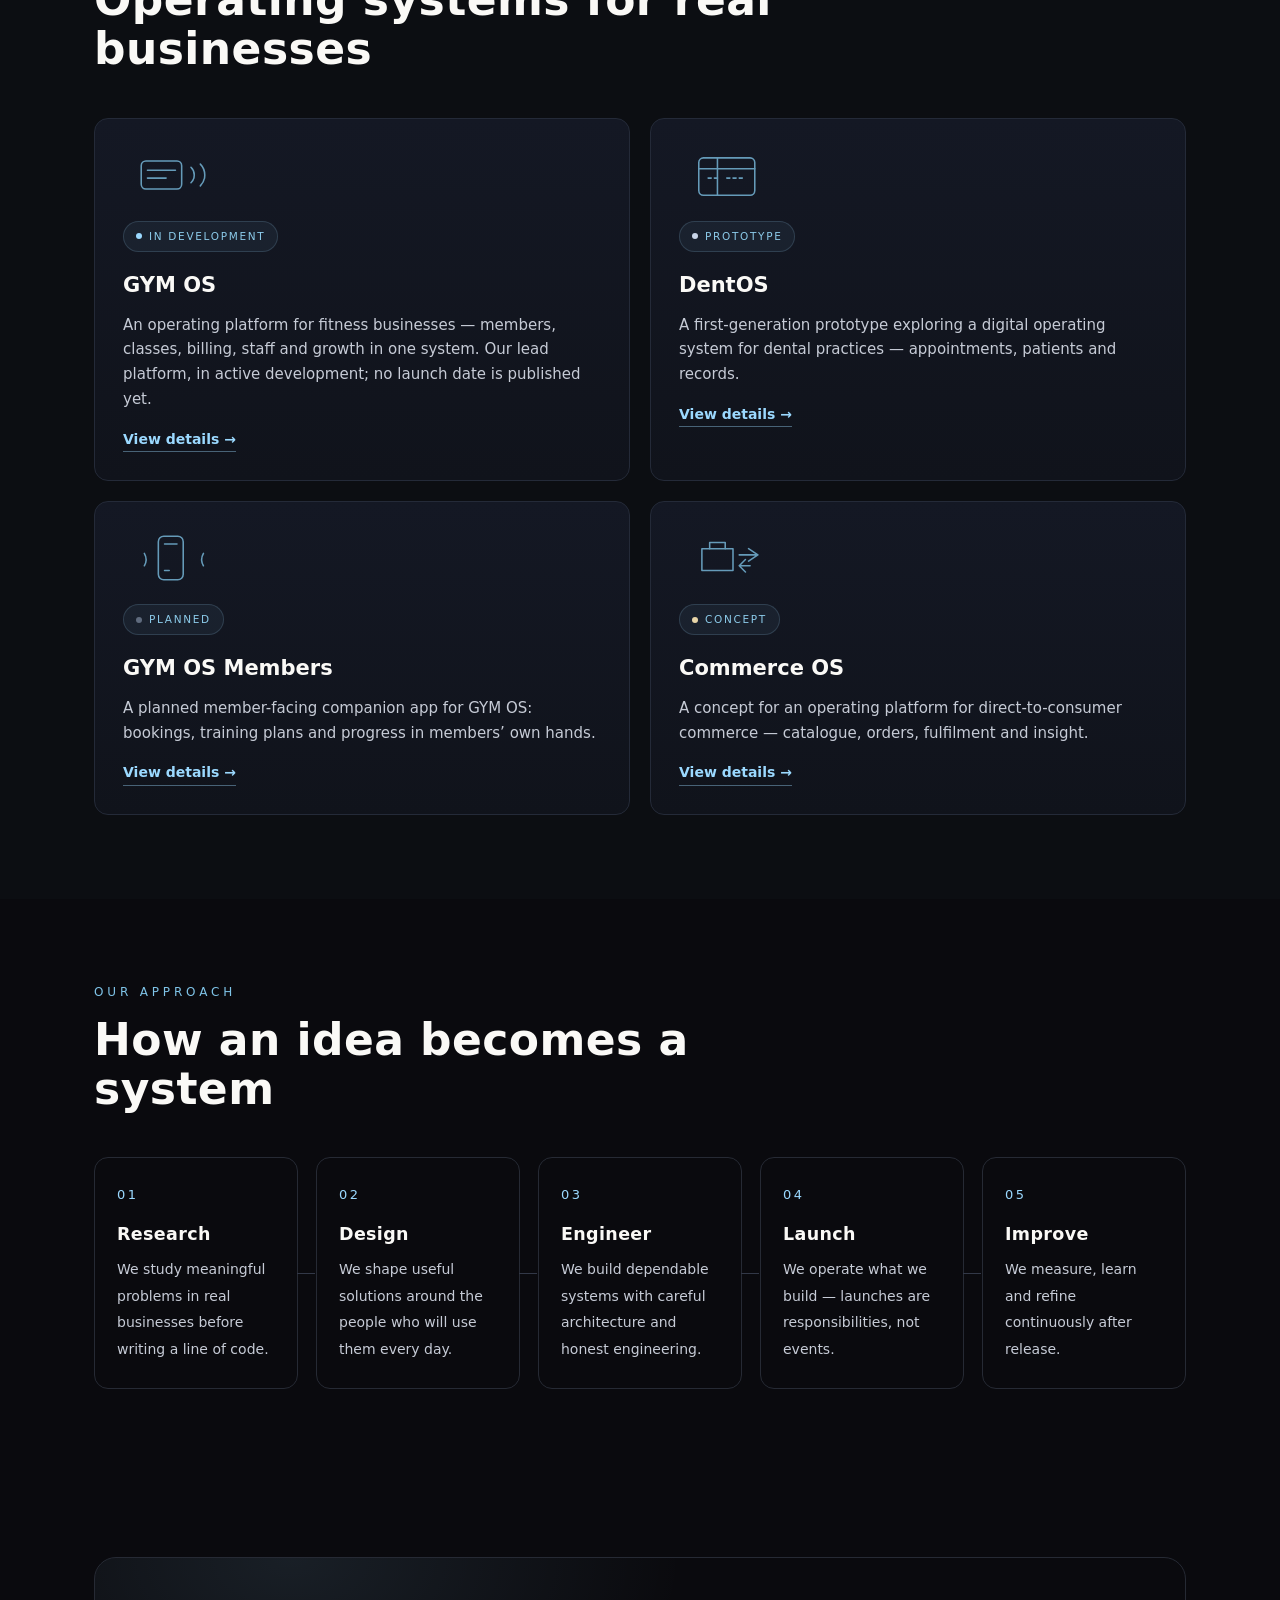
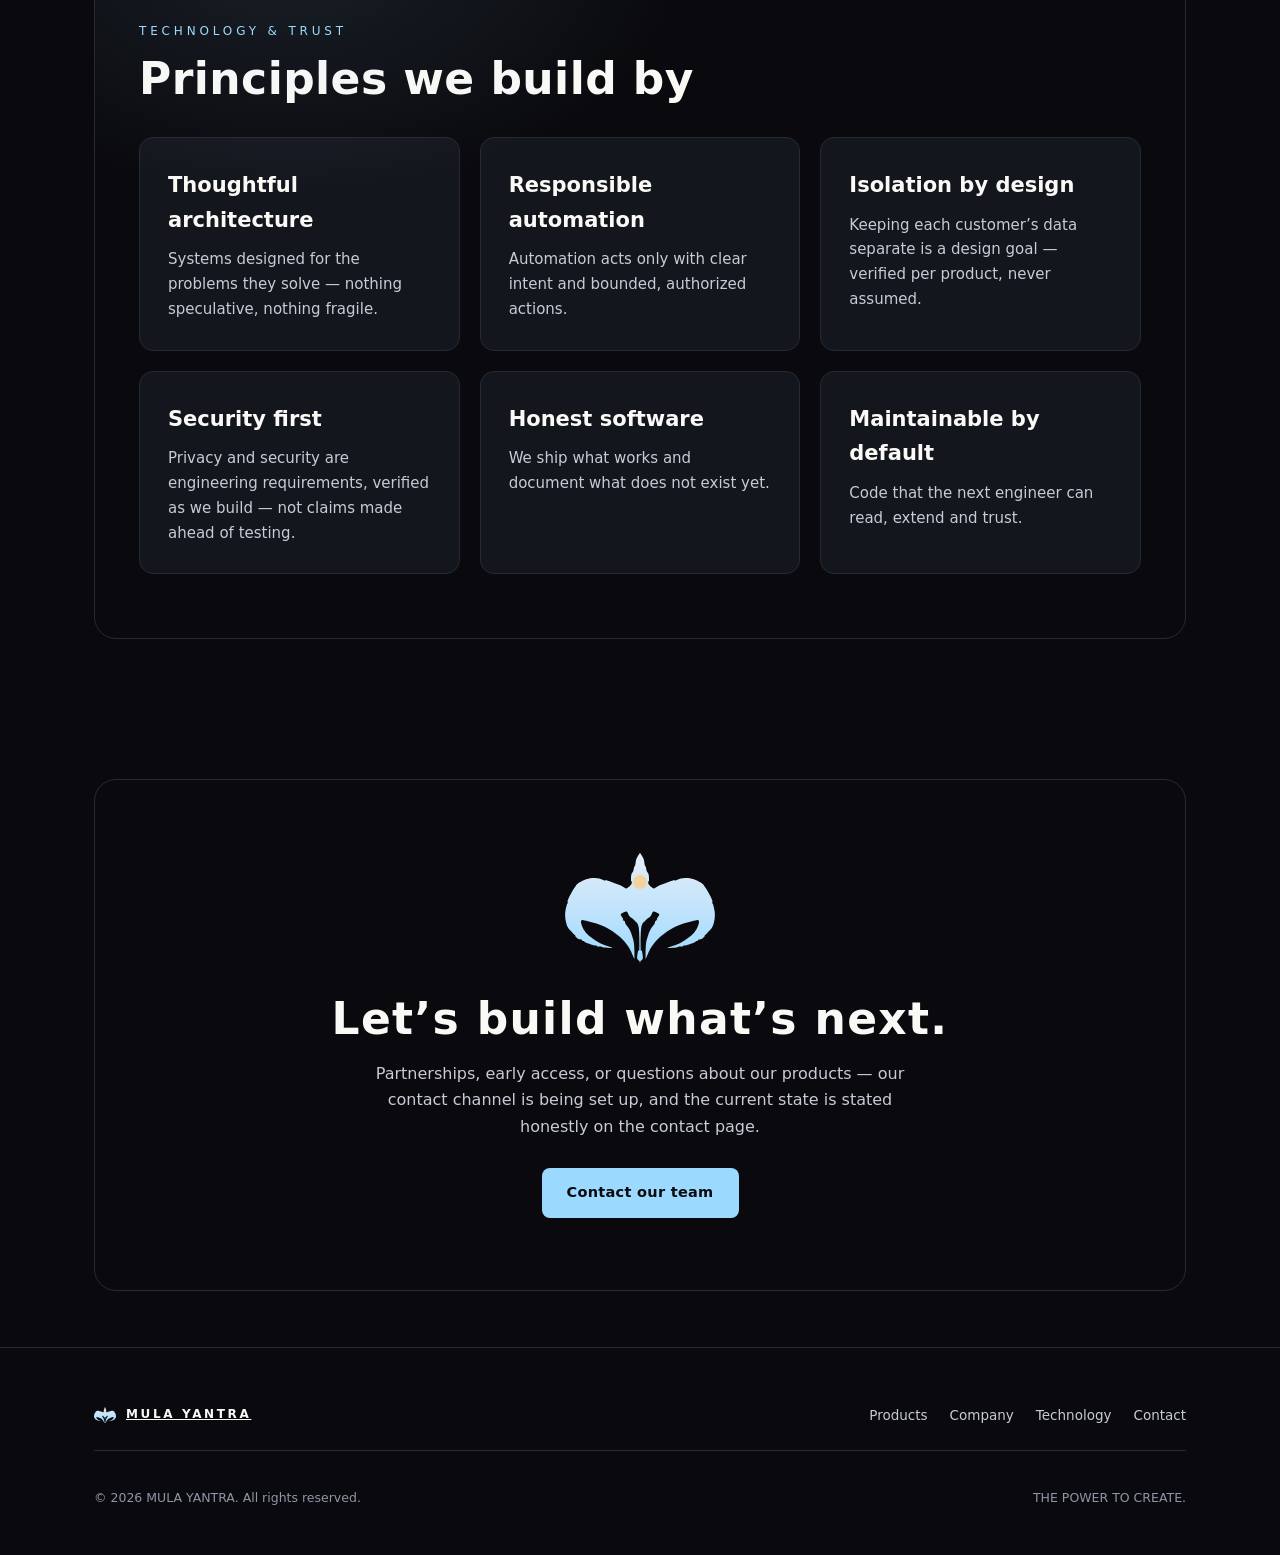
==== commit e9ca9451: "Preview r3: final emblem master + unified dark design per full-team visual audit" ====
--- a/index.html
+++ b/index.html
@@ -1 +1 @@
-<!DOCTYPE html><html lang="en"><head><meta charset="utf-8"><meta name="viewport" content="width=device-width,initial-scale=1"><title>MULA YANTRA — The Power to Create</title><meta name="description" content="MULA YANTRA is a parent technology company that researches, builds, owns and operates independent intelligent software products."><link rel="canonical" href="https://somilsharma2000.github.io/mula-yantra-site/index.html"><meta property="og:type" content="website"><meta property="og:title" content="MULA YANTRA — The Power to Create"><meta property="og:description" content="MULA YANTRA is a parent technology company that researches, builds, owns and operates independent intelligent software products."><meta property="og:url" content="https://somilsharma2000.github.io/mula-yantra-site/index.html"><meta property="og:image" content="https://somilsharma2000.github.io/mula-yantra-site/hero-emblem.png"><meta name="twitter:card" content="summary"><meta property="og:site_name" content="MULA YANTRA"><link rel="icon" type="image/svg+xml" href="mark-small.svg"><link rel="preload" href="fonts/SpaceGrotesk.woff2" as="font" type="font/woff2" crossorigin><link rel="preload" href="fonts/Inter.woff2" as="font" type="font/woff2" crossorigin><link rel="stylesheet" href="styles.css"></head><body class=""><a class="skip" href="#main">Skip to content</a><header class="hd"><div class="wrap"><a class="brand" href="index.html"><svg viewBox="0 0 1000 770" aria-hidden="true"><path d="M 499.4 6.1 C 495.3 12.6 481.6 31.2 476.3 45.0 C 471.0 58.7 470.4 79.4 467.8 88.7 C 465.2 98.0 462.7 94.2 460.5 100.9 C 458.3 107.5 457.5 120.7 454.4 128.8 C 451.4 136.9 444.7 139.1 442.3 149.5 C 439.9 159.8 439.7 183.3 439.9 190.8 C 440.1 198.3 442.9 190.8 443.5 194.4 C 444.1 198.1 447.1 205.8 443.5 212.6 C 439.9 219.5 427.9 230.7 421.6 235.7 C 415.4 240.8 413.7 244.8 405.8 243.0 C 397.9 241.2 394.9 233.5 374.2 224.8 C 353.6 216.1 300.7 196.6 281.9 190.8 C 263.1 184.9 270.1 192.0 261.2 189.6 C 252.3 187.1 241.8 178.8 228.4 176.2 C 215.1 173.6 197.7 171.9 181.0 173.8 C 164.4 175.6 144.6 181.0 128.8 187.1 C 113.0 193.2 96.6 202.5 86.3 210.2 C 75.9 217.9 74.3 222.6 66.8 233.3 C 59.3 244.0 49.4 259.6 41.3 274.6 C 33.2 289.6 21.9 312.1 18.2 323.2 C 14.6 334.3 20.3 337.6 19.4 341.4 C 18.6 345.3 16.2 337.4 13.4 346.3 C 10.5 355.2 4.5 380.9 2.4 394.9 C 0.4 408.9 0.6 418.4 1.2 430.1 C 1.8 441.9 2.8 453.0 6.1 465.4 C 9.3 477.7 10.5 489.3 20.7 504.3 C 30.8 519.2 58.7 545.4 66.8 555.3 C 74.9 565.2 65.4 559.5 69.3 563.8 C 73.1 568.0 82.8 577.2 89.9 580.8 C 97.0 584.4 107.5 583.6 111.8 585.7 C 116.0 587.7 112.8 591.5 115.4 593.0 C 118.1 594.4 123.9 592.5 127.6 594.2 C 131.2 595.8 126.4 598.0 137.3 602.7 C 148.2 607.3 181.4 618.7 193.2 622.1 C 204.9 625.6 203.5 621.9 207.8 623.3 C 212.0 624.7 213.4 629.6 218.7 630.6 C 224.0 631.6 232.5 628.4 239.4 629.4 C 246.3 630.4 247.5 635.1 260.0 636.7 C 272.6 638.3 315.1 642.2 314.7 639.1 C 314.3 636.1 273.8 625.2 257.6 618.5 C 241.4 611.8 234.1 609.4 217.5 599.0 C 200.9 588.7 171.9 568.0 158.0 556.5 C 144.0 545.0 140.1 538.1 133.7 529.8 C 127.2 521.5 123.1 514.6 119.1 506.7 C 115.0 498.8 111.4 489.7 109.4 482.4 C 107.3 475.1 106.7 467.2 106.9 462.9 C 107.1 458.7 107.7 458.3 110.6 456.9 C 113.4 455.4 106.5 450.8 123.9 454.4 C 141.4 458.1 186.1 468.4 215.1 478.7 C 244.0 489.1 271.8 501.2 297.7 516.4 C 323.6 531.6 351.4 552.9 370.6 569.9 C 389.8 586.9 402.2 604.3 413.1 618.5 C 424.1 632.6 428.9 641.2 436.2 654.9 C 443.5 668.7 452.4 692.6 456.9 701.1 C 461.3 709.6 462.3 720.1 462.9 706.0 C 463.5 691.8 462.9 639.9 460.5 616.0 C 458.1 592.1 453.4 579.2 448.4 562.6 C 443.3 546.0 437.8 530.8 430.1 516.4 C 422.4 502.0 407.0 484.6 402.2 476.3 C 397.3 468.0 402.4 469.6 401.0 466.6 C 399.6 463.5 396.3 459.9 393.7 458.1 C 391.0 456.3 386.2 457.7 385.2 455.7 C 384.2 453.6 389.8 451.8 387.6 445.9 C 385.4 440.1 373.4 426.3 371.8 420.4 C 370.2 414.5 372.8 414.3 377.9 410.7 C 382.9 407.0 395.9 400.2 402.2 398.5 C 408.5 396.9 410.9 395.9 415.6 401.0 C 420.2 406.0 422.4 420.0 430.1 428.9 C 437.8 437.8 451.6 442.7 461.7 454.4 C 471.9 466.2 485.2 468.0 490.9 499.4 C 496.6 530.8 496.4 616.0 495.7 642.8 C 495.1 669.5 489.7 650.7 487.2 659.8 C 484.8 668.9 481.8 688.3 481.2 697.4 C 480.6 706.6 481.0 709.2 483.6 714.5 C 486.2 719.7 494.1 723.8 497.0 729.0 C 499.8 734.3 500.2 743.2 500.6 746.1 C 501.0 748.9 499.0 748.9 499.4 746.1 C 499.8 743.2 500.2 734.3 503.0 729.0 C 505.9 723.8 513.8 719.7 516.4 714.5 C 519.0 709.2 519.4 706.6 518.8 697.4 C 518.2 688.3 515.2 668.9 512.8 659.8 C 510.3 650.7 504.9 669.5 504.3 642.8 C 503.6 616.0 503.4 530.8 509.1 499.4 C 514.8 468.0 528.1 466.2 538.3 454.4 C 548.4 442.7 562.2 437.8 569.9 428.9 C 577.6 420.0 579.8 406.0 584.4 401.0 C 589.1 395.9 591.5 396.9 597.8 398.5 C 604.1 400.2 617.1 407.0 622.1 410.7 C 627.2 414.3 629.8 414.5 628.2 420.4 C 626.6 426.3 614.6 440.1 612.4 445.9 C 610.2 451.8 615.8 453.6 614.8 455.7 C 613.8 457.7 609.0 456.3 606.3 458.1 C 603.7 459.9 600.4 463.5 599.0 466.6 C 597.6 469.6 602.7 468.0 597.8 476.3 C 593.0 484.6 577.6 502.0 569.9 516.4 C 562.2 530.8 556.7 546.0 551.6 562.6 C 546.6 579.2 541.9 592.1 539.5 616.0 C 537.1 639.9 536.5 691.8 537.1 706.0 C 537.7 720.1 538.7 709.6 543.1 701.1 C 547.6 692.6 556.5 668.7 563.8 654.9 C 571.1 641.2 575.9 632.6 586.9 618.5 C 597.8 604.3 610.2 586.9 629.4 569.9 C 648.6 552.9 676.4 531.6 702.3 516.4 C 728.2 501.2 756.0 489.1 784.9 478.7 C 813.9 468.4 858.6 458.1 876.1 454.4 C 893.5 450.8 886.6 455.4 889.4 456.9 C 892.3 458.3 892.9 458.7 893.1 462.9 C 893.3 467.2 892.7 475.1 890.6 482.4 C 888.6 489.7 885.0 498.8 880.9 506.7 C 876.9 514.6 872.8 521.5 866.3 529.8 C 859.9 538.1 856.0 545.0 842.0 556.5 C 828.1 568.0 799.1 588.7 782.5 599.0 C 765.9 609.4 758.6 611.8 742.4 618.5 C 726.2 625.2 685.7 636.1 685.3 639.1 C 684.9 642.2 727.4 638.3 740.0 636.7 C 752.5 635.1 753.7 630.4 760.6 629.4 C 767.5 628.4 776.0 631.6 781.3 630.6 C 786.6 629.6 788.0 624.7 792.2 623.3 C 796.5 621.9 795.1 625.6 806.8 622.1 C 818.6 618.7 851.8 607.3 862.7 602.7 C 873.6 598.0 868.8 595.8 872.4 594.2 C 876.1 592.5 881.9 594.4 884.6 593.0 C 887.2 591.5 884.0 587.7 888.2 585.7 C 892.5 583.6 903.0 584.4 910.1 580.8 C 917.2 577.2 926.9 568.0 930.7 563.8 C 934.6 559.5 925.1 565.2 933.2 555.3 C 941.3 545.4 969.2 519.2 979.3 504.3 C 989.5 489.3 990.7 477.7 993.9 465.4 C 997.2 453.0 998.2 441.9 998.8 430.1 C 999.4 418.4 999.6 408.9 997.6 394.9 C 995.5 380.9 989.5 355.2 986.6 346.3 C 983.8 337.4 981.4 345.3 980.6 341.4 C 979.7 337.6 985.4 334.3 981.8 323.2 C 978.1 312.1 966.8 289.6 958.7 274.6 C 950.6 259.6 940.7 244.0 933.2 233.3 C 925.7 222.6 924.1 217.9 913.7 210.2 C 903.4 202.5 887.0 193.2 871.2 187.1 C 855.4 181.0 835.6 175.6 819.0 173.8 C 802.3 171.9 784.9 173.6 771.6 176.2 C 758.2 178.8 747.7 187.1 738.8 189.6 C 729.9 192.0 736.9 184.9 718.1 190.8 C 699.3 196.6 646.4 216.1 625.8 224.8 C 605.1 233.5 602.1 241.2 594.2 243.0 C 586.3 244.8 584.6 240.8 578.4 235.7 C 572.1 230.7 560.1 219.5 556.5 212.6 C 552.9 205.8 555.9 198.1 556.5 194.4 C 557.1 190.8 559.9 198.3 560.1 190.8 C 560.3 183.3 560.1 159.8 557.7 149.5 C 555.3 139.1 548.6 136.9 545.6 128.8 C 542.5 120.7 541.7 107.5 539.5 100.9 C 537.3 94.2 534.8 98.0 532.2 88.7 C 529.6 79.4 529.0 58.7 523.7 45.0 C 518.4 31.2 504.7 12.6 500.6 6.1 C 496.6 -0.4 503.4 -0.4 499.4 6.1 Z M 313.5 391.3 C 250.3 389.8 311.3 384.6 307.4 382.7 C 303.6 380.9 294.0 382.1 290.4 380.3 C 286.8 378.5 287.4 373.8 285.5 371.8 C 283.7 369.8 282.9 368.8 279.5 368.2 C 276.0 367.6 268.5 369.6 264.9 368.2 C 261.2 366.7 261.0 361.7 257.6 359.7 C 254.2 357.6 256.2 363.3 244.2 356.0 C 232.3 348.7 197.0 324.4 185.9 315.9 C 174.8 307.4 179.4 306.8 177.4 305.0 C 175.4 303.2 176.2 306.8 173.8 305.0 C 171.3 303.2 164.6 296.5 162.8 294.0 C 161.0 291.6 159.4 291.8 162.8 290.4 C 166.3 289.0 74.5 286.4 183.5 285.5 C 292.4 284.7 707.6 284.7 816.5 285.5 C 925.5 286.4 833.7 289.0 837.2 290.4 C 840.6 291.8 839.0 291.6 837.2 294.0 C 835.4 296.5 828.7 303.2 826.2 305.0 C 823.8 306.8 824.6 303.2 822.6 305.0 C 820.6 306.8 825.2 307.4 814.1 315.9 C 803.0 324.4 767.7 348.7 755.8 356.0 C 743.8 363.3 745.8 357.6 742.4 359.7 C 739.0 361.7 738.8 366.7 735.1 368.2 C 731.5 369.6 724.0 367.6 720.5 368.2 C 717.1 368.8 716.3 369.8 714.5 371.8 C 712.6 373.8 713.2 378.5 709.6 380.3 C 706.0 382.1 696.4 380.9 692.6 382.7 C 688.7 384.6 749.7 389.8 686.5 391.3 C 623.3 392.7 376.7 392.7 313.5 391.3 Z M 686.5 391.3 C 749.7 389.8 688.7 384.6 692.6 382.7 C 696.4 380.9 706.0 382.1 709.6 380.3 C 713.2 378.5 712.6 373.8 714.5 371.8 C 716.3 369.8 717.1 368.8 720.5 368.2 C 724.0 367.6 731.5 369.6 735.1 368.2 C 738.8 366.7 739.0 361.7 742.4 359.7 C 745.8 357.6 743.8 363.3 755.8 356.0 C 767.7 348.7 803.0 324.4 814.1 315.9 C 825.2 307.4 820.6 306.8 822.6 305.0 C 824.6 303.2 823.8 306.8 826.2 305.0 C 828.7 303.2 835.4 296.5 837.2 294.0 C 839.0 291.6 840.6 291.8 837.2 290.4 C 833.7 289.0 925.5 286.4 816.5 285.5 C 707.6 284.7 292.4 284.7 183.5 285.5 C 74.5 286.4 166.3 289.0 162.8 290.4 C 159.4 291.8 161.0 291.6 162.8 294.0 C 164.6 296.5 171.3 303.2 173.8 305.0 C 176.2 306.8 175.4 303.2 177.4 305.0 C 179.4 306.8 174.8 307.4 185.9 315.9 C 197.0 324.4 232.3 348.7 244.2 356.0 C 256.2 363.3 254.2 357.6 257.6 359.7 C 261.0 361.7 261.2 366.7 264.9 368.2 C 268.5 369.6 276.0 367.6 279.5 368.2 C 282.9 368.8 283.7 369.8 285.5 371.8 C 287.4 373.8 286.8 378.5 290.4 380.3 C 294.0 382.1 303.6 380.9 307.4 382.7 C 311.3 384.6 250.3 389.8 313.5 391.3 C 376.7 392.7 623.3 392.7 686.5 391.3 Z" fill="currentColor" fill-rule="evenodd"/><circle cx="500" cy="347" r="12" fill="currentColor"/></svg><b>MULA&nbsp;YANTRA</b></a><button class="burger" aria-label="Menu" aria-expanded="false" aria-controls="sitenav"><svg width="22" height="14" viewBox="0 0 22 14" fill="none"><path d="M1 1h20M1 7h20M1 13h20" stroke="currentColor" stroke-width="2" stroke-linecap="round"/></svg></button><nav class="nav" id="sitenav" aria-label="Site"><a href="products.html">Products</a><a href="company.html">Company</a><a href="technology.html">Technology</a><a href="contact.html">Contact</a></nav><a class="btn primary cta" href="contact.html" style="padding:9px 18px;font-size:13.5px">Talk to us</a></div></header><main id="main"><section class="hero" aria-label="Introduction"><div class="wrap"><div class="emblem"><img src="hero-emblem.png" alt="MULA YANTRA emblem — a smooth metallic ribbon with a central origin point and vertical light axis" width="1066" height="725"><span class="sheen" aria-hidden="true"></span><span class="origin" aria-hidden="true"></span></div><p class="kicker ice reveal">A parent technology company</p><h1 class="reveal">MULA YANTRA</h1><p class="tagline reveal">THE POWER TO CREATE.</p><p class="lede reveal">We build intelligent software products that turn complex work into useful, connected systems.</p><div class="acts reveal"><a class="btn primary" href="products.html">Explore products</a><a class="btn ghost" href="#approach">Our approach</a></div></div></section><section><div class="wrap"><div class="shead reveal"><p class="kicker">The company</p><h2>One origin. Many systems.</h2></div><div class="grid2"><div class="reveal"><p style="margin:0 0 16px;color:#3B4150;font-size:17px">MULA YANTRA researches, designs, builds, owns and operates independent technology products — from fitness and healthcare to commerce.</p><p style="margin:0;color:#4A4F5C">Each product is developed as its own system with its own identity, backed by shared foundations: one engineering culture, one design language, one standard of dependability.</p></div><div class="reveal"><p style="margin:0;color:#4A4F5C">The name carries our intent. <em>Mula</em> — the root, the origin point. <em>Yantra</em> — a precise instrument. Together: the foundational instrument through which new possibilities are created.</p></div></div></div></section><section style="background:var(--bone-2)"><div class="wrap"><div class="shead reveal"><p class="kicker">Products</p><h2>Operating systems for real businesses</h2></div><div class="grid2"><div class="card reveal"><span class="badge dev">In development</span><h3>GYM OS</h3><p>An operating platform for fitness businesses — members, classes, billing, staff and growth in one system. Our lead platform, in active development; no launch date is published yet.</p><a class="more" href="products.html#gymos">View details →</a></div><div class="card reveal"><span class="badge proto">Prototype</span><h3>DentOS</h3><p>A first-generation prototype exploring a digital operating system for dental practices — appointments, patients and records.</p><a class="more" href="products.html#dentos">View details →</a></div><div class="card reveal"><span class="badge plan">Planned</span><h3>GYM OS Members</h3><p>A planned member-facing companion app for GYM OS: bookings, training plans and progress in members’ own hands.</p><a class="more" href="products.html#gymos-members">View details →</a></div><div class="card reveal"><span class="badge concept">Concept</span><h3>Commerce OS</h3><p>A concept for an operating platform for direct-to-consumer commerce — catalogue, orders, fulfilment and insight.</p><a class="more" href="products.html#commerce-os">View details →</a></div></div></div></section><section id="approach"><div class="wrap"><div class="shead reveal"><p class="kicker">Our approach</p><h2>How an idea becomes a system</h2></div><ol class="steps reveal"><li><b>Research</b><span>We study meaningful problems in real businesses before writing a line of code.</span></li><li><b>Design</b><span>We shape useful solutions around the people who will use them every day.</span></li><li><b>Engineer</b><span>We build dependable systems with careful architecture and honest engineering.</span></li><li><b>Launch</b><span>We operate what we build — launches are responsibilities, not events.</span></li><li><b>Improve</b><span>We measure, learn and refine continuously after release.</span></li></ol></div></section><section><div class="wrap"><div class="band" style="padding:64px 44px"><div class="shead reveal" style="margin-bottom:34px"><p class="kicker">Technology &amp; trust</p><h2 style="color:var(--ink)">Principles we build by</h2></div><div class="grid3 reveal"><div class="card"><h3>Thoughtful architecture</h3><p>Systems designed for the problems they solve — nothing speculative, nothing fragile.</p></div><div class="card"><h3>Responsible automation</h3><p>Automation acts only with clear intent and bounded, authorized actions.</p></div><div class="card"><h3>Isolation by design</h3><p>Keeping each customer’s data separate is a design goal — verified per product, never assumed.</p></div><div class="card"><h3>Security first</h3><p>Privacy and security are engineering requirements, verified as we build — not claims made ahead of testing.</p></div><div class="card"><h3>Honest software</h3><p>We ship what works and document what does not exist yet.</p></div><div class="card"><h3>Maintainable by default</h3><p>Code that the next engineer can read, extend and trust.</p></div></div></div></div></section><section class="tight"><div class="wrap"><div class="closing reveal"><div class="mark"><svg viewBox="0 0 1000 770" aria-hidden="true"><path d="M 499.4 6.1 C 495.3 12.6 481.6 31.2 476.3 45.0 C 471.0 58.7 470.4 79.4 467.8 88.7 C 465.2 98.0 462.7 94.2 460.5 100.9 C 458.3 107.5 457.5 120.7 454.4 128.8 C 451.4 136.9 444.7 139.1 442.3 149.5 C 439.9 159.8 439.7 183.3 439.9 190.8 C 440.1 198.3 442.9 190.8 443.5 194.4 C 444.1 198.1 447.1 205.8 443.5 212.6 C 439.9 219.5 427.9 230.7 421.6 235.7 C 415.4 240.8 413.7 244.8 405.8 243.0 C 397.9 241.2 394.9 233.5 374.2 224.8 C 353.6 216.1 300.7 196.6 281.9 190.8 C 263.1 184.9 270.1 192.0 261.2 189.6 C 252.3 187.1 241.8 178.8 228.4 176.2 C 215.1 173.6 197.7 171.9 181.0 173.8 C 164.4 175.6 144.6 181.0 128.8 187.1 C 113.0 193.2 96.6 202.5 86.3 210.2 C 75.9 217.9 74.3 222.6 66.8 233.3 C 59.3 244.0 49.4 259.6 41.3 274.6 C 33.2 289.6 21.9 312.1 18.2 323.2 C 14.6 334.3 20.3 337.6 19.4 341.4 C 18.6 345.3 16.2 337.4 13.4 346.3 C 10.5 355.2 4.5 380.9 2.4 394.9 C 0.4 408.9 0.6 418.4 1.2 430.1 C 1.8 441.9 2.8 453.0 6.1 465.4 C 9.3 477.7 10.5 489.3 20.7 504.3 C 30.8 519.2 58.7 545.4 66.8 555.3 C 74.9 565.2 65.4 559.5 69.3 563.8 C 73.1 568.0 82.8 577.2 89.9 580.8 C 97.0 584.4 107.5 583.6 111.8 585.7 C 116.0 587.7 112.8 591.5 115.4 593.0 C 118.1 594.4 123.9 592.5 127.6 594.2 C 131.2 595.8 126.4 598.0 137.3 602.7 C 148.2 607.3 181.4 618.7 193.2 622.1 C 204.9 625.6 203.5 621.9 207.8 623.3 C 212.0 624.7 213.4 629.6 218.7 630.6 C 224.0 631.6 232.5 628.4 239.4 629.4 C 246.3 630.4 247.5 635.1 260.0 636.7 C 272.6 638.3 315.1 642.2 314.7 639.1 C 314.3 636.1 273.8 625.2 257.6 618.5 C 241.4 611.8 234.1 609.4 217.5 599.0 C 200.9 588.7 171.9 568.0 158.0 556.5 C 144.0 545.0 140.1 538.1 133.7 529.8 C 127.2 521.5 123.1 514.6 119.1 506.7 C 115.0 498.8 111.4 489.7 109.4 482.4 C 107.3 475.1 106.7 467.2 106.9 462.9 C 107.1 458.7 107.7 458.3 110.6 456.9 C 113.4 455.4 106.5 450.8 123.9 454.4 C 141.4 458.1 186.1 468.4 215.1 478.7 C 244.0 489.1 271.8 501.2 297.7 516.4 C 323.6 531.6 351.4 552.9 370.6 569.9 C 389.8 586.9 402.2 604.3 413.1 618.5 C 424.1 632.6 428.9 641.2 436.2 654.9 C 443.5 668.7 452.4 692.6 456.9 701.1 C 461.3 709.6 462.3 720.1 462.9 706.0 C 463.5 691.8 462.9 639.9 460.5 616.0 C 458.1 592.1 453.4 579.2 448.4 562.6 C 443.3 546.0 437.8 530.8 430.1 516.4 C 422.4 502.0 407.0 484.6 402.2 476.3 C 397.3 468.0 402.4 469.6 401.0 466.6 C 399.6 463.5 396.3 459.9 393.7 458.1 C 391.0 456.3 386.2 457.7 385.2 455.7 C 384.2 453.6 389.8 451.8 387.6 445.9 C 385.4 440.1 373.4 426.3 371.8 420.4 C 370.2 414.5 372.8 414.3 377.9 410.7 C 382.9 407.0 395.9 400.2 402.2 398.5 C 408.5 396.9 410.9 395.9 415.6 401.0 C 420.2 406.0 422.4 420.0 430.1 428.9 C 437.8 437.8 451.6 442.7 461.7 454.4 C 471.9 466.2 485.2 468.0 490.9 499.4 C 496.6 530.8 496.4 616.0 495.7 642.8 C 495.1 669.5 489.7 650.7 487.2 659.8 C 484.8 668.9 481.8 688.3 481.2 697.4 C 480.6 706.6 481.0 709.2 483.6 714.5 C 486.2 719.7 494.1 723.8 497.0 729.0 C 499.8 734.3 500.2 743.2 500.6 746.1 C 501.0 748.9 499.0 748.9 499.4 746.1 C 499.8 743.2 500.2 734.3 503.0 729.0 C 505.9 723.8 513.8 719.7 516.4 714.5 C 519.0 709.2 519.4 706.6 518.8 697.4 C 518.2 688.3 515.2 668.9 512.8 659.8 C 510.3 650.7 504.9 669.5 504.3 642.8 C 503.6 616.0 503.4 530.8 509.1 499.4 C 514.8 468.0 528.1 466.2 538.3 454.4 C 548.4 442.7 562.2 437.8 569.9 428.9 C 577.6 420.0 579.8 406.0 584.4 401.0 C 589.1 395.9 591.5 396.9 597.8 398.5 C 604.1 400.2 617.1 407.0 622.1 410.7 C 627.2 414.3 629.8 414.5 628.2 420.4 C 626.6 426.3 614.6 440.1 612.4 445.9 C 610.2 451.8 615.8 453.6 614.8 455.7 C 613.8 457.7 609.0 456.3 606.3 458.1 C 603.7 459.9 600.4 463.5 599.0 466.6 C 597.6 469.6 602.7 468.0 597.8 476.3 C 593.0 484.6 577.6 502.0 569.9 516.4 C 562.2 530.8 556.7 546.0 551.6 562.6 C 546.6 579.2 541.9 592.1 539.5 616.0 C 537.1 639.9 536.5 691.8 537.1 706.0 C 537.7 720.1 538.7 709.6 543.1 701.1 C 547.6 692.6 556.5 668.7 563.8 654.9 C 571.1 641.2 575.9 632.6 586.9 618.5 C 597.8 604.3 610.2 586.9 629.4 569.9 C 648.6 552.9 676.4 531.6 702.3 516.4 C 728.2 501.2 756.0 489.1 784.9 478.7 C 813.9 468.4 858.6 458.1 876.1 454.4 C 893.5 450.8 886.6 455.4 889.4 456.9 C 892.3 458.3 892.9 458.7 893.1 462.9 C 893.3 467.2 892.7 475.1 890.6 482.4 C 888.6 489.7 885.0 498.8 880.9 506.7 C 876.9 514.6 872.8 521.5 866.3 529.8 C 859.9 538.1 856.0 545.0 842.0 556.5 C 828.1 568.0 799.1 588.7 782.5 599.0 C 765.9 609.4 758.6 611.8 742.4 618.5 C 726.2 625.2 685.7 636.1 685.3 639.1 C 684.9 642.2 727.4 638.3 740.0 636.7 C 752.5 635.1 753.7 630.4 760.6 629.4 C 767.5 628.4 776.0 631.6 781.3 630.6 C 786.6 629.6 788.0 624.7 792.2 623.3 C 796.5 621.9 795.1 625.6 806.8 622.1 C 818.6 618.7 851.8 607.3 862.7 602.7 C 873.6 598.0 868.8 595.8 872.4 594.2 C 876.1 592.5 881.9 594.4 884.6 593.0 C 887.2 591.5 884.0 587.7 888.2 585.7 C 892.5 583.6 903.0 584.4 910.1 580.8 C 917.2 577.2 926.9 568.0 930.7 563.8 C 934.6 559.5 925.1 565.2 933.2 555.3 C 941.3 545.4 969.2 519.2 979.3 504.3 C 989.5 489.3 990.7 477.7 993.9 465.4 C 997.2 453.0 998.2 441.9 998.8 430.1 C 999.4 418.4 999.6 408.9 997.6 394.9 C 995.5 380.9 989.5 355.2 986.6 346.3 C 983.8 337.4 981.4 345.3 980.6 341.4 C 979.7 337.6 985.4 334.3 981.8 323.2 C 978.1 312.1 966.8 289.6 958.7 274.6 C 950.6 259.6 940.7 244.0 933.2 233.3 C 925.7 222.6 924.1 217.9 913.7 210.2 C 903.4 202.5 887.0 193.2 871.2 187.1 C 855.4 181.0 835.6 175.6 819.0 173.8 C 802.3 171.9 784.9 173.6 771.6 176.2 C 758.2 178.8 747.7 187.1 738.8 189.6 C 729.9 192.0 736.9 184.9 718.1 190.8 C 699.3 196.6 646.4 216.1 625.8 224.8 C 605.1 233.5 602.1 241.2 594.2 243.0 C 586.3 244.8 584.6 240.8 578.4 235.7 C 572.1 230.7 560.1 219.5 556.5 212.6 C 552.9 205.8 555.9 198.1 556.5 194.4 C 557.1 190.8 559.9 198.3 560.1 190.8 C 560.3 183.3 560.1 159.8 557.7 149.5 C 555.3 139.1 548.6 136.9 545.6 128.8 C 542.5 120.7 541.7 107.5 539.5 100.9 C 537.3 94.2 534.8 98.0 532.2 88.7 C 529.6 79.4 529.0 58.7 523.7 45.0 C 518.4 31.2 504.7 12.6 500.6 6.1 C 496.6 -0.4 503.4 -0.4 499.4 6.1 Z M 313.5 391.3 C 250.3 389.8 311.3 384.6 307.4 382.7 C 303.6 380.9 294.0 382.1 290.4 380.3 C 286.8 378.5 287.4 373.8 285.5 371.8 C 283.7 369.8 282.9 368.8 279.5 368.2 C 276.0 367.6 268.5 369.6 264.9 368.2 C 261.2 366.7 261.0 361.7 257.6 359.7 C 254.2 357.6 256.2 363.3 244.2 356.0 C 232.3 348.7 197.0 324.4 185.9 315.9 C 174.8 307.4 179.4 306.8 177.4 305.0 C 175.4 303.2 176.2 306.8 173.8 305.0 C 171.3 303.2 164.6 296.5 162.8 294.0 C 161.0 291.6 159.4 291.8 162.8 290.4 C 166.3 289.0 74.5 286.4 183.5 285.5 C 292.4 284.7 707.6 284.7 816.5 285.5 C 925.5 286.4 833.7 289.0 837.2 290.4 C 840.6 291.8 839.0 291.6 837.2 294.0 C 835.4 296.5 828.7 303.2 826.2 305.0 C 823.8 306.8 824.6 303.2 822.6 305.0 C 820.6 306.8 825.2 307.4 814.1 315.9 C 803.0 324.4 767.7 348.7 755.8 356.0 C 743.8 363.3 745.8 357.6 742.4 359.7 C 739.0 361.7 738.8 366.7 735.1 368.2 C 731.5 369.6 724.0 367.6 720.5 368.2 C 717.1 368.8 716.3 369.8 714.5 371.8 C 712.6 373.8 713.2 378.5 709.6 380.3 C 706.0 382.1 696.4 380.9 692.6 382.7 C 688.7 384.6 749.7 389.8 686.5 391.3 C 623.3 392.7 376.7 392.7 313.5 391.3 Z M 686.5 391.3 C 749.7 389.8 688.7 384.6 692.6 382.7 C 696.4 380.9 706.0 382.1 709.6 380.3 C 713.2 378.5 712.6 373.8 714.5 371.8 C 716.3 369.8 717.1 368.8 720.5 368.2 C 724.0 367.6 731.5 369.6 735.1 368.2 C 738.8 366.7 739.0 361.7 742.4 359.7 C 745.8 357.6 743.8 363.3 755.8 356.0 C 767.7 348.7 803.0 324.4 814.1 315.9 C 825.2 307.4 820.6 306.8 822.6 305.0 C 824.6 303.2 823.8 306.8 826.2 305.0 C 828.7 303.2 835.4 296.5 837.2 294.0 C 839.0 291.6 840.6 291.8 837.2 290.4 C 833.7 289.0 925.5 286.4 816.5 285.5 C 707.6 284.7 292.4 284.7 183.5 285.5 C 74.5 286.4 166.3 289.0 162.8 290.4 C 159.4 291.8 161.0 291.6 162.8 294.0 C 164.6 296.5 171.3 303.2 173.8 305.0 C 176.2 306.8 175.4 303.2 177.4 305.0 C 179.4 306.8 174.8 307.4 185.9 315.9 C 197.0 324.4 232.3 348.7 244.2 356.0 C 256.2 363.3 254.2 357.6 257.6 359.7 C 261.0 361.7 261.2 366.7 264.9 368.2 C 268.5 369.6 276.0 367.6 279.5 368.2 C 282.9 368.8 283.7 369.8 285.5 371.8 C 287.4 373.8 286.8 378.5 290.4 380.3 C 294.0 382.1 303.6 380.9 307.4 382.7 C 311.3 384.6 250.3 389.8 313.5 391.3 C 376.7 392.7 623.3 392.7 686.5 391.3 Z" fill="#C0C6D4" fill-rule="evenodd"/><circle cx="500" cy="347" r="12" fill="#C0C6D4"/></svg></div><h2>Let’s build what’s next.</h2><p>Partnerships, early access, or questions about our products — our contact channel is being set up, and the current state is stated honestly on the contact page.</p><a class="btn primary" href="contact.html">Contact our team</a></div></div></section></main><footer class="ft"><div class="wrap"><div class="top"><a class="fbrand" href="index.html"><svg viewBox="0 0 1000 770" aria-hidden="true"><path d="M 499.4 6.1 C 495.3 12.6 481.6 31.2 476.3 45.0 C 471.0 58.7 470.4 79.4 467.8 88.7 C 465.2 98.0 462.7 94.2 460.5 100.9 C 458.3 107.5 457.5 120.7 454.4 128.8 C 451.4 136.9 444.7 139.1 442.3 149.5 C 439.9 159.8 439.7 183.3 439.9 190.8 C 440.1 198.3 442.9 190.8 443.5 194.4 C 444.1 198.1 447.1 205.8 443.5 212.6 C 439.9 219.5 427.9 230.7 421.6 235.7 C 415.4 240.8 413.7 244.8 405.8 243.0 C 397.9 241.2 394.9 233.5 374.2 224.8 C 353.6 216.1 300.7 196.6 281.9 190.8 C 263.1 184.9 270.1 192.0 261.2 189.6 C 252.3 187.1 241.8 178.8 228.4 176.2 C 215.1 173.6 197.7 171.9 181.0 173.8 C 164.4 175.6 144.6 181.0 128.8 187.1 C 113.0 193.2 96.6 202.5 86.3 210.2 C 75.9 217.9 74.3 222.6 66.8 233.3 C 59.3 244.0 49.4 259.6 41.3 274.6 C 33.2 289.6 21.9 312.1 18.2 323.2 C 14.6 334.3 20.3 337.6 19.4 341.4 C 18.6 345.3 16.2 337.4 13.4 346.3 C 10.5 355.2 4.5 380.9 2.4 394.9 C 0.4 408.9 0.6 418.4 1.2 430.1 C 1.8 441.9 2.8 453.0 6.1 465.4 C 9.3 477.7 10.5 489.3 20.7 504.3 C 30.8 519.2 58.7 545.4 66.8 555.3 C 74.9 565.2 65.4 559.5 69.3 563.8 C 73.1 568.0 82.8 577.2 89.9 580.8 C 97.0 584.4 107.5 583.6 111.8 585.7 C 116.0 587.7 112.8 591.5 115.4 593.0 C 118.1 594.4 123.9 592.5 127.6 594.2 C 131.2 595.8 126.4 598.0 137.3 602.7 C 148.2 607.3 181.4 618.7 193.2 622.1 C 204.9 625.6 203.5 621.9 207.8 623.3 C 212.0 624.7 213.4 629.6 218.7 630.6 C 224.0 631.6 232.5 628.4 239.4 629.4 C 246.3 630.4 247.5 635.1 260.0 636.7 C 272.6 638.3 315.1 642.2 314.7 639.1 C 314.3 636.1 273.8 625.2 257.6 618.5 C 241.4 611.8 234.1 609.4 217.5 599.0 C 200.9 588.7 171.9 568.0 158.0 556.5 C 144.0 545.0 140.1 538.1 133.7 529.8 C 127.2 521.5 123.1 514.6 119.1 506.7 C 115.0 498.8 111.4 489.7 109.4 482.4 C 107.3 475.1 106.7 467.2 106.9 462.9 C 107.1 458.7 107.7 458.3 110.6 456.9 C 113.4 455.4 106.5 450.8 123.9 454.4 C 141.4 458.1 186.1 468.4 215.1 478.7 C 244.0 489.1 271.8 501.2 297.7 516.4 C 323.6 531.6 351.4 552.9 370.6 569.9 C 389.8 586.9 402.2 604.3 413.1 618.5 C 424.1 632.6 428.9 641.2 436.2 654.9 C 443.5 668.7 452.4 692.6 456.9 701.1 C 461.3 709.6 462.3 720.1 462.9 706.0 C 463.5 691.8 462.9 639.9 460.5 616.0 C 458.1 592.1 453.4 579.2 448.4 562.6 C 443.3 546.0 437.8 530.8 430.1 516.4 C 422.4 502.0 407.0 484.6 402.2 476.3 C 397.3 468.0 402.4 469.6 401.0 466.6 C 399.6 463.5 396.3 459.9 393.7 458.1 C 391.0 456.3 386.2 457.7 385.2 455.7 C 384.2 453.6 389.8 451.8 387.6 445.9 C 385.4 440.1 373.4 426.3 371.8 420.4 C 370.2 414.5 372.8 414.3 377.9 410.7 C 382.9 407.0 395.9 400.2 402.2 398.5 C 408.5 396.9 410.9 395.9 415.6 401.0 C 420.2 406.0 422.4 420.0 430.1 428.9 C 437.8 437.8 451.6 442.7 461.7 454.4 C 471.9 466.2 485.2 468.0 490.9 499.4 C 496.6 530.8 496.4 616.0 495.7 642.8 C 495.1 669.5 489.7 650.7 487.2 659.8 C 484.8 668.9 481.8 688.3 481.2 697.4 C 480.6 706.6 481.0 709.2 483.6 714.5 C 486.2 719.7 494.1 723.8 497.0 729.0 C 499.8 734.3 500.2 743.2 500.6 746.1 C 501.0 748.9 499.0 748.9 499.4 746.1 C 499.8 743.2 500.2 734.3 503.0 729.0 C 505.9 723.8 513.8 719.7 516.4 714.5 C 519.0 709.2 519.4 706.6 518.8 697.4 C 518.2 688.3 515.2 668.9 512.8 659.8 C 510.3 650.7 504.9 669.5 504.3 642.8 C 503.6 616.0 503.4 530.8 509.1 499.4 C 514.8 468.0 528.1 466.2 538.3 454.4 C 548.4 442.7 562.2 437.8 569.9 428.9 C 577.6 420.0 579.8 406.0 584.4 401.0 C 589.1 395.9 591.5 396.9 597.8 398.5 C 604.1 400.2 617.1 407.0 622.1 410.7 C 627.2 414.3 629.8 414.5 628.2 420.4 C 626.6 426.3 614.6 440.1 612.4 445.9 C 610.2 451.8 615.8 453.6 614.8 455.7 C 613.8 457.7 609.0 456.3 606.3 458.1 C 603.7 459.9 600.4 463.5 599.0 466.6 C 597.6 469.6 602.7 468.0 597.8 476.3 C 593.0 484.6 577.6 502.0 569.9 516.4 C 562.2 530.8 556.7 546.0 551.6 562.6 C 546.6 579.2 541.9 592.1 539.5 616.0 C 537.1 639.9 536.5 691.8 537.1 706.0 C 537.7 720.1 538.7 709.6 543.1 701.1 C 547.6 692.6 556.5 668.7 563.8 654.9 C 571.1 641.2 575.9 632.6 586.9 618.5 C 597.8 604.3 610.2 586.9 629.4 569.9 C 648.6 552.9 676.4 531.6 702.3 516.4 C 728.2 501.2 756.0 489.1 784.9 478.7 C 813.9 468.4 858.6 458.1 876.1 454.4 C 893.5 450.8 886.6 455.4 889.4 456.9 C 892.3 458.3 892.9 458.7 893.1 462.9 C 893.3 467.2 892.7 475.1 890.6 482.4 C 888.6 489.7 885.0 498.8 880.9 506.7 C 876.9 514.6 872.8 521.5 866.3 529.8 C 859.9 538.1 856.0 545.0 842.0 556.5 C 828.1 568.0 799.1 588.7 782.5 599.0 C 765.9 609.4 758.6 611.8 742.4 618.5 C 726.2 625.2 685.7 636.1 685.3 639.1 C 684.9 642.2 727.4 638.3 740.0 636.7 C 752.5 635.1 753.7 630.4 760.6 629.4 C 767.5 628.4 776.0 631.6 781.3 630.6 C 786.6 629.6 788.0 624.7 792.2 623.3 C 796.5 621.9 795.1 625.6 806.8 622.1 C 818.6 618.7 851.8 607.3 862.7 602.7 C 873.6 598.0 868.8 595.8 872.4 594.2 C 876.1 592.5 881.9 594.4 884.6 593.0 C 887.2 591.5 884.0 587.7 888.2 585.7 C 892.5 583.6 903.0 584.4 910.1 580.8 C 917.2 577.2 926.9 568.0 930.7 563.8 C 934.6 559.5 925.1 565.2 933.2 555.3 C 941.3 545.4 969.2 519.2 979.3 504.3 C 989.5 489.3 990.7 477.7 993.9 465.4 C 997.2 453.0 998.2 441.9 998.8 430.1 C 999.4 418.4 999.6 408.9 997.6 394.9 C 995.5 380.9 989.5 355.2 986.6 346.3 C 983.8 337.4 981.4 345.3 980.6 341.4 C 979.7 337.6 985.4 334.3 981.8 323.2 C 978.1 312.1 966.8 289.6 958.7 274.6 C 950.6 259.6 940.7 244.0 933.2 233.3 C 925.7 222.6 924.1 217.9 913.7 210.2 C 903.4 202.5 887.0 193.2 871.2 187.1 C 855.4 181.0 835.6 175.6 819.0 173.8 C 802.3 171.9 784.9 173.6 771.6 176.2 C 758.2 178.8 747.7 187.1 738.8 189.6 C 729.9 192.0 736.9 184.9 718.1 190.8 C 699.3 196.6 646.4 216.1 625.8 224.8 C 605.1 233.5 602.1 241.2 594.2 243.0 C 586.3 244.8 584.6 240.8 578.4 235.7 C 572.1 230.7 560.1 219.5 556.5 212.6 C 552.9 205.8 555.9 198.1 556.5 194.4 C 557.1 190.8 559.9 198.3 560.1 190.8 C 560.3 183.3 560.1 159.8 557.7 149.5 C 555.3 139.1 548.6 136.9 545.6 128.8 C 542.5 120.7 541.7 107.5 539.5 100.9 C 537.3 94.2 534.8 98.0 532.2 88.7 C 529.6 79.4 529.0 58.7 523.7 45.0 C 518.4 31.2 504.7 12.6 500.6 6.1 C 496.6 -0.4 503.4 -0.4 499.4 6.1 Z M 313.5 391.3 C 250.3 389.8 311.3 384.6 307.4 382.7 C 303.6 380.9 294.0 382.1 290.4 380.3 C 286.8 378.5 287.4 373.8 285.5 371.8 C 283.7 369.8 282.9 368.8 279.5 368.2 C 276.0 367.6 268.5 369.6 264.9 368.2 C 261.2 366.7 261.0 361.7 257.6 359.7 C 254.2 357.6 256.2 363.3 244.2 356.0 C 232.3 348.7 197.0 324.4 185.9 315.9 C 174.8 307.4 179.4 306.8 177.4 305.0 C 175.4 303.2 176.2 306.8 173.8 305.0 C 171.3 303.2 164.6 296.5 162.8 294.0 C 161.0 291.6 159.4 291.8 162.8 290.4 C 166.3 289.0 74.5 286.4 183.5 285.5 C 292.4 284.7 707.6 284.7 816.5 285.5 C 925.5 286.4 833.7 289.0 837.2 290.4 C 840.6 291.8 839.0 291.6 837.2 294.0 C 835.4 296.5 828.7 303.2 826.2 305.0 C 823.8 306.8 824.6 303.2 822.6 305.0 C 820.6 306.8 825.2 307.4 814.1 315.9 C 803.0 324.4 767.7 348.7 755.8 356.0 C 743.8 363.3 745.8 357.6 742.4 359.7 C 739.0 361.7 738.8 366.7 735.1 368.2 C 731.5 369.6 724.0 367.6 720.5 368.2 C 717.1 368.8 716.3 369.8 714.5 371.8 C 712.6 373.8 713.2 378.5 709.6 380.3 C 706.0 382.1 696.4 380.9 692.6 382.7 C 688.7 384.6 749.7 389.8 686.5 391.3 C 623.3 392.7 376.7 392.7 313.5 391.3 Z M 686.5 391.3 C 749.7 389.8 688.7 384.6 692.6 382.7 C 696.4 380.9 706.0 382.1 709.6 380.3 C 713.2 378.5 712.6 373.8 714.5 371.8 C 716.3 369.8 717.1 368.8 720.5 368.2 C 724.0 367.6 731.5 369.6 735.1 368.2 C 738.8 366.7 739.0 361.7 742.4 359.7 C 745.8 357.6 743.8 363.3 755.8 356.0 C 767.7 348.7 803.0 324.4 814.1 315.9 C 825.2 307.4 820.6 306.8 822.6 305.0 C 824.6 303.2 823.8 306.8 826.2 305.0 C 828.7 303.2 835.4 296.5 837.2 294.0 C 839.0 291.6 840.6 291.8 837.2 290.4 C 833.7 289.0 925.5 286.4 816.5 285.5 C 707.6 284.7 292.4 284.7 183.5 285.5 C 74.5 286.4 166.3 289.0 162.8 290.4 C 159.4 291.8 161.0 291.6 162.8 294.0 C 164.6 296.5 171.3 303.2 173.8 305.0 C 176.2 306.8 175.4 303.2 177.4 305.0 C 179.4 306.8 174.8 307.4 185.9 315.9 C 197.0 324.4 232.3 348.7 244.2 356.0 C 256.2 363.3 254.2 357.6 257.6 359.7 C 261.0 361.7 261.2 366.7 264.9 368.2 C 268.5 369.6 276.0 367.6 279.5 368.2 C 282.9 368.8 283.7 369.8 285.5 371.8 C 287.4 373.8 286.8 378.5 290.4 380.3 C 294.0 382.1 303.6 380.9 307.4 382.7 C 311.3 384.6 250.3 389.8 313.5 391.3 C 376.7 392.7 623.3 392.7 686.5 391.3 Z" fill="currentColor" fill-rule="evenodd"/><circle cx="500" cy="347" r="12" fill="currentColor"/></svg><b>MULA&nbsp;YANTRA</b></a><nav aria-label="Footer"><a href="products.html">Products</a><a href="company.html">Company</a><a href="technology.html">Technology</a><a href="contact.html">Contact</a></nav></div><hr><div class="fine"><p>&copy; <span data-year>2026</span> MULA YANTRA. All rights reserved.</p><p>THE POWER TO CREATE.</p></div></div></footer><script src="app.js" defer></script></body></html>+<!DOCTYPE html><html lang="en"><head><meta charset="utf-8"><meta name="viewport" content="width=device-width,initial-scale=1"><title>MULA YANTRA — The Power to Create</title><meta name="description" content="MULA YANTRA is a parent technology company that researches, builds, owns and operates independent intelligent software products."><link rel="canonical" href="https://somilsharma2000.github.io/mula-yantra-site/index.html"><meta property="og:type" content="website"><meta property="og:title" content="MULA YANTRA — The Power to Create"><meta property="og:description" content="MULA YANTRA is a parent technology company that researches, builds, owns and operates independent intelligent software products."><meta property="og:url" content="https://somilsharma2000.github.io/mula-yantra-site/index.html"><meta property="og:image" content="https://somilsharma2000.github.io/mula-yantra-site/hero-emblem.png"><meta name="twitter:card" content="summary"><meta property="og:site_name" content="MULA YANTRA"><link rel="icon" type="image/svg+xml" href="mark-small.svg"><link rel="preload" href="fonts/SpaceGrotesk.woff2" as="font" type="font/woff2" crossorigin><link rel="preload" href="fonts/Inter.woff2" as="font" type="font/woff2" crossorigin><link rel="stylesheet" href="styles.css"></head><body class=""><a class="skip" href="#main">Skip to content</a><header class="hd"><div class="wrap"><a class="brand" href="index.html"><svg viewBox="0 0 1000 770" aria-hidden="true"><defs><linearGradient id="hmg" x1="0" y1="0" x2="0" y2="1"><stop offset="0" stop-color="#E8EEF8"/><stop offset="1" stop-color="#9BD9FF"/></linearGradient></defs><path d="M 499.4 6.1 C 495.3 12.6 481.6 31.2 476.3 45.0 C 471.0 58.7 470.4 79.4 467.8 88.7 C 465.2 98.0 462.7 94.2 460.5 100.9 C 458.3 107.5 457.5 120.7 454.4 128.8 C 451.4 136.9 444.7 139.1 442.3 149.5 C 439.9 159.8 439.7 183.3 439.9 190.8 C 440.1 198.3 442.9 190.8 443.5 194.4 C 444.1 198.1 447.1 205.8 443.5 212.6 C 439.9 219.5 427.9 230.7 421.6 235.7 C 415.4 240.8 413.7 244.8 405.8 243.0 C 397.9 241.2 394.9 233.5 374.2 224.8 C 353.6 216.1 300.7 196.6 281.9 190.8 C 263.1 184.9 270.1 192.0 261.2 189.6 C 252.3 187.1 241.8 178.8 228.4 176.2 C 215.1 173.6 197.7 171.9 181.0 173.8 C 164.4 175.6 144.6 181.0 128.8 187.1 C 113.0 193.2 96.6 202.5 86.3 210.2 C 75.9 217.9 74.3 222.6 66.8 233.3 C 59.3 244.0 49.4 259.6 41.3 274.6 C 33.2 289.6 21.9 312.1 18.2 323.2 C 14.6 334.3 20.3 337.6 19.4 341.4 C 18.6 345.3 16.2 337.4 13.4 346.3 C 10.5 355.2 4.5 380.9 2.4 394.9 C 0.4 408.9 0.6 418.4 1.2 430.1 C 1.8 441.9 2.8 453.0 6.1 465.4 C 9.3 477.7 10.5 489.3 20.7 504.3 C 30.8 519.2 58.7 545.4 66.8 555.3 C 74.9 565.2 65.4 559.5 69.3 563.8 C 73.1 568.0 82.8 577.2 89.9 580.8 C 97.0 584.4 107.5 583.6 111.8 585.7 C 116.0 587.7 112.8 591.5 115.4 593.0 C 118.1 594.4 123.9 592.5 127.6 594.2 C 131.2 595.8 126.4 598.0 137.3 602.7 C 148.2 607.3 181.4 618.7 193.2 622.1 C 204.9 625.6 203.5 621.9 207.8 623.3 C 212.0 624.7 213.4 629.6 218.7 630.6 C 224.0 631.6 232.5 628.4 239.4 629.4 C 246.3 630.4 247.5 635.1 260.0 636.7 C 272.6 638.3 315.1 642.2 314.7 639.1 C 314.3 636.1 273.8 625.2 257.6 618.5 C 241.4 611.8 234.1 609.4 217.5 599.0 C 200.9 588.7 171.9 568.0 158.0 556.5 C 144.0 545.0 140.1 538.1 133.7 529.8 C 127.2 521.5 123.1 514.6 119.1 506.7 C 115.0 498.8 111.4 489.7 109.4 482.4 C 107.3 475.1 106.7 467.2 106.9 462.9 C 107.1 458.7 107.7 458.3 110.6 456.9 C 113.4 455.4 106.5 450.8 123.9 454.4 C 141.4 458.1 186.1 468.4 215.1 478.7 C 244.0 489.1 271.8 501.2 297.7 516.4 C 323.6 531.6 351.4 552.9 370.6 569.9 C 389.8 586.9 402.2 604.3 413.1 618.5 C 424.1 632.6 428.9 641.2 436.2 654.9 C 443.5 668.7 452.4 692.6 456.9 701.1 C 461.3 709.6 462.3 720.1 462.9 706.0 C 463.5 691.8 462.9 639.9 460.5 616.0 C 458.1 592.1 453.4 579.2 448.4 562.6 C 443.3 546.0 437.8 530.8 430.1 516.4 C 422.4 502.0 407.0 484.6 402.2 476.3 C 397.3 468.0 402.4 469.6 401.0 466.6 C 399.6 463.5 396.3 459.9 393.7 458.1 C 391.0 456.3 386.2 457.7 385.2 455.7 C 384.2 453.6 389.8 451.8 387.6 445.9 C 385.4 440.1 373.4 426.3 371.8 420.4 C 370.2 414.5 372.8 414.3 377.9 410.7 C 382.9 407.0 395.9 400.2 402.2 398.5 C 408.5 396.9 410.9 395.9 415.6 401.0 C 420.2 406.0 422.4 420.0 430.1 428.9 C 437.8 437.8 451.6 442.7 461.7 454.4 C 471.9 466.2 485.2 468.0 490.9 499.4 C 496.6 530.8 496.4 616.0 495.7 642.8 C 495.1 669.5 489.7 650.7 487.2 659.8 C 484.8 668.9 481.8 688.3 481.2 697.4 C 480.6 706.6 481.0 709.2 483.6 714.5 C 486.2 719.7 494.1 723.8 497.0 729.0 C 499.8 734.3 500.2 743.2 500.6 746.1 C 501.0 748.9 499.0 748.9 499.4 746.1 C 499.8 743.2 500.2 734.3 503.0 729.0 C 505.9 723.8 513.8 719.7 516.4 714.5 C 519.0 709.2 519.4 706.6 518.8 697.4 C 518.2 688.3 515.2 668.9 512.8 659.8 C 510.3 650.7 504.9 669.5 504.3 642.8 C 503.6 616.0 503.4 530.8 509.1 499.4 C 514.8 468.0 528.1 466.2 538.3 454.4 C 548.4 442.7 562.2 437.8 569.9 428.9 C 577.6 420.0 579.8 406.0 584.4 401.0 C 589.1 395.9 591.5 396.9 597.8 398.5 C 604.1 400.2 617.1 407.0 622.1 410.7 C 627.2 414.3 629.8 414.5 628.2 420.4 C 626.6 426.3 614.6 440.1 612.4 445.9 C 610.2 451.8 615.8 453.6 614.8 455.7 C 613.8 457.7 609.0 456.3 606.3 458.1 C 603.7 459.9 600.4 463.5 599.0 466.6 C 597.6 469.6 602.7 468.0 597.8 476.3 C 593.0 484.6 577.6 502.0 569.9 516.4 C 562.2 530.8 556.7 546.0 551.6 562.6 C 546.6 579.2 541.9 592.1 539.5 616.0 C 537.1 639.9 536.5 691.8 537.1 706.0 C 537.7 720.1 538.7 709.6 543.1 701.1 C 547.6 692.6 556.5 668.7 563.8 654.9 C 571.1 641.2 575.9 632.6 586.9 618.5 C 597.8 604.3 610.2 586.9 629.4 569.9 C 648.6 552.9 676.4 531.6 702.3 516.4 C 728.2 501.2 756.0 489.1 784.9 478.7 C 813.9 468.4 858.6 458.1 876.1 454.4 C 893.5 450.8 886.6 455.4 889.4 456.9 C 892.3 458.3 892.9 458.7 893.1 462.9 C 893.3 467.2 892.7 475.1 890.6 482.4 C 888.6 489.7 885.0 498.8 880.9 506.7 C 876.9 514.6 872.8 521.5 866.3 529.8 C 859.9 538.1 856.0 545.0 842.0 556.5 C 828.1 568.0 799.1 588.7 782.5 599.0 C 765.9 609.4 758.6 611.8 742.4 618.5 C 726.2 625.2 685.7 636.1 685.3 639.1 C 684.9 642.2 727.4 638.3 740.0 636.7 C 752.5 635.1 753.7 630.4 760.6 629.4 C 767.5 628.4 776.0 631.6 781.3 630.6 C 786.6 629.6 788.0 624.7 792.2 623.3 C 796.5 621.9 795.1 625.6 806.8 622.1 C 818.6 618.7 851.8 607.3 862.7 602.7 C 873.6 598.0 868.8 595.8 872.4 594.2 C 876.1 592.5 881.9 594.4 884.6 593.0 C 887.2 591.5 884.0 587.7 888.2 585.7 C 892.5 583.6 903.0 584.4 910.1 580.8 C 917.2 577.2 926.9 568.0 930.7 563.8 C 934.6 559.5 925.1 565.2 933.2 555.3 C 941.3 545.4 969.2 519.2 979.3 504.3 C 989.5 489.3 990.7 477.7 993.9 465.4 C 997.2 453.0 998.2 441.9 998.8 430.1 C 999.4 418.4 999.6 408.9 997.6 394.9 C 995.5 380.9 989.5 355.2 986.6 346.3 C 983.8 337.4 981.4 345.3 980.6 341.4 C 979.7 337.6 985.4 334.3 981.8 323.2 C 978.1 312.1 966.8 289.6 958.7 274.6 C 950.6 259.6 940.7 244.0 933.2 233.3 C 925.7 222.6 924.1 217.9 913.7 210.2 C 903.4 202.5 887.0 193.2 871.2 187.1 C 855.4 181.0 835.6 175.6 819.0 173.8 C 802.3 171.9 784.9 173.6 771.6 176.2 C 758.2 178.8 747.7 187.1 738.8 189.6 C 729.9 192.0 736.9 184.9 718.1 190.8 C 699.3 196.6 646.4 216.1 625.8 224.8 C 605.1 233.5 602.1 241.2 594.2 243.0 C 586.3 244.8 584.6 240.8 578.4 235.7 C 572.1 230.7 560.1 219.5 556.5 212.6 C 552.9 205.8 555.9 198.1 556.5 194.4 C 557.1 190.8 559.9 198.3 560.1 190.8 C 560.3 183.3 560.1 159.8 557.7 149.5 C 555.3 139.1 548.6 136.9 545.6 128.8 C 542.5 120.7 541.7 107.5 539.5 100.9 C 537.3 94.2 534.8 98.0 532.2 88.7 C 529.6 79.4 529.0 58.7 523.7 45.0 C 518.4 31.2 504.7 12.6 500.6 6.1 C 496.6 -0.4 503.4 -0.4 499.4 6.1 Z" fill="url(#hmg)"/><circle cx="500" cy="200" r="46" fill="#F2D399"/></svg><b>MULA&nbsp;YANTRA</b></a><button class="burger" aria-label="Menu" aria-expanded="false" aria-controls="sitenav"><svg width="22" height="14" viewBox="0 0 22 14" fill="none"><path d="M1 1h20M1 7h20M1 13h20" stroke="currentColor" stroke-width="2" stroke-linecap="round"/></svg></button><nav class="nav" id="sitenav" aria-label="Site"><a href="products.html">Products</a><a href="company.html">Company</a><a href="technology.html">Technology</a><a href="contact.html">Contact</a></nav><a class="btn primary cta" href="contact.html" style="padding:9px 18px;font-size:13.5px">Talk to us</a></div></header><main id="main"><section class="hero" aria-label="Introduction"><div class="wrap"><div class="emblem"><img src="hero-emblem.png" alt="MULA YANTRA emblem — a smooth metallic ribbon with a central origin point and vertical light axis" width="1066" height="725"><span class="sheen" aria-hidden="true"></span></div><p class="kicker ice reveal">A parent technology company</p><h1 class="reveal">MULA YANTRA</h1><p class="tagline reveal">THE POWER TO CREATE.</p><p class="lede reveal">We build intelligent software products that turn complex work into useful, connected systems.</p><div class="acts reveal"><a class="btn primary" href="products.html">Explore products</a><a class="btn ghost" href="#approach">Our approach</a></div></div></section><section><div class="wrap"><div class="shead reveal"><p class="kicker">The company</p><h2>One origin. Many systems.</h2></div><div class="grid2"><div class="reveal"><p style="margin:0 0 16px;color:#3B4150;font-size:17px">MULA YANTRA researches, designs, builds, owns and operates independent technology products — from fitness and healthcare to commerce.</p><p style="margin:0;color:var(--ink-2)">Each product is developed as its own system with its own identity, backed by shared foundations: one engineering culture, one design language, one standard of dependability.</p></div><div class="reveal"><p style="margin:0;color:var(--ink-2)">The name carries our intent. <em>Mula</em> — the root, the origin point. <em>Yantra</em> — a precise instrument. Together: the foundational instrument through which new possibilities are created.</p></div></div></div></section><section style="background:#0C0E12"><div class="wrap"><div class="shead reveal"><p class="kicker">Products</p><h2>Operating systems for real businesses</h2></div><div class="grid2"><div class="card reveal"><div class="pmotif" aria-hidden="true"><svg width="108" height="56" viewBox="0 0 108 72" fill="none" stroke="#7FC4E8" stroke-width="2" stroke-linecap="round" stroke-linejoin="round" opacity=".85"><rect x="8" y="18" width="52" height="36" rx="6"/><path d="M16 30h36M16 40h24M72 26a14 14 0 0 1 0 20M84 22a20 20 0 0 1 0 28"/></svg></div><span class="badge dev">In development</span><h3>GYM OS</h3><p>An operating platform for fitness businesses — members, classes, billing, staff and growth in one system. Our lead platform, in active development; no launch date is published yet.</p><a class="more" href="products.html#gymos">View details →</a></div><div class="card reveal"><div class="pmotif" aria-hidden="true"><svg width="108" height="56" viewBox="0 0 108 72" fill="none" stroke="#7FC4E8" stroke-width="2" stroke-linecap="round" stroke-linejoin="round" opacity=".85"><rect x="10" y="14" width="72" height="48" rx="6"/><path d="M10 28h72M34 14v48"/><path d="M22 40h4M30 40h4M46 40h4M54 40h4M62 40h4"/></svg></div><span class="badge proto">Prototype</span><h3>DentOS</h3><p>A first-generation prototype exploring a digital operating system for dental practices — appointments, patients and records.</p><a class="more" href="products.html#dentos">View details →</a></div><div class="card reveal"><div class="pmotif" aria-hidden="true"><svg width="108" height="56" viewBox="0 0 108 72" fill="none" stroke="#7FC4E8" stroke-width="2" stroke-linecap="round" stroke-linejoin="round" opacity=".85"><rect x="30" y="8" width="32" height="56" rx="7"/><path d="M38 18h16M38 52h6"/><path d="M12 30a16 16 0 0 1 0 16M88 30a16 16 0 0 0 0 16"/></svg></div><span class="badge plan">Planned</span><h3>GYM OS Members</h3><p>A planned member-facing companion app for GYM OS: bookings, training plans and progress in members’ own hands.</p><a class="more" href="products.html#gymos-members">View details →</a></div><div class="card reveal"><div class="pmotif" aria-hidden="true"><svg width="108" height="56" viewBox="0 0 108 72" fill="none" stroke="#7FC4E8" stroke-width="2" stroke-linecap="round" stroke-linejoin="round" opacity=".85"><path d="M14 24h40v28H14z"/><path d="M24 24v-8h20v8"/><path d="M62 32h24M74 24l12 8-12 8M62 46h14M70 54l-8-8 8-8"/></svg></div><span class="badge concept">Concept</span><h3>Commerce OS</h3><p>A concept for an operating platform for direct-to-consumer commerce — catalogue, orders, fulfilment and insight.</p><a class="more" href="products.html#commerce-os">View details →</a></div></div></div></section><section id="approach"><div class="wrap"><div class="shead reveal"><p class="kicker">Our approach</p><h2>How an idea becomes a system</h2></div><ol class="steps reveal"><li><b>Research</b><span>We study meaningful problems in real businesses before writing a line of code.</span></li><li><b>Design</b><span>We shape useful solutions around the people who will use them every day.</span></li><li><b>Engineer</b><span>We build dependable systems with careful architecture and honest engineering.</span></li><li><b>Launch</b><span>We operate what we build — launches are responsibilities, not events.</span></li><li><b>Improve</b><span>We measure, learn and refine continuously after release.</span></li></ol></div></section><section><div class="wrap"><div class="band" style="padding:64px 44px"><div class="shead reveal" style="margin-bottom:34px"><p class="kicker">Technology &amp; trust</p><h2 style="color:var(--ink)">Principles we build by</h2></div><div class="grid3 reveal"><div class="card"><h3>Thoughtful architecture</h3><p>Systems designed for the problems they solve — nothing speculative, nothing fragile.</p></div><div class="card"><h3>Responsible automation</h3><p>Automation acts only with clear intent and bounded, authorized actions.</p></div><div class="card"><h3>Isolation by design</h3><p>Keeping each customer’s data separate is a design goal — verified per product, never assumed.</p></div><div class="card"><h3>Security first</h3><p>Privacy and security are engineering requirements, verified as we build — not claims made ahead of testing.</p></div><div class="card"><h3>Honest software</h3><p>We ship what works and document what does not exist yet.</p></div><div class="card"><h3>Maintainable by default</h3><p>Code that the next engineer can read, extend and trust.</p></div></div></div></div></section><section class="tight"><div class="wrap"><div class="closing reveal"><div class="mark"><svg viewBox="0 0 1000 770" aria-hidden="true"><defs><linearGradient id="hmg" x1="0" y1="0" x2="0" y2="1"><stop offset="0" stop-color="#E8EEF8"/><stop offset="1" stop-color="#9BD9FF"/></linearGradient></defs><path d="M 499.4 6.1 C 495.3 12.6 481.6 31.2 476.3 45.0 C 471.0 58.7 470.4 79.4 467.8 88.7 C 465.2 98.0 462.7 94.2 460.5 100.9 C 458.3 107.5 457.5 120.7 454.4 128.8 C 451.4 136.9 444.7 139.1 442.3 149.5 C 439.9 159.8 439.7 183.3 439.9 190.8 C 440.1 198.3 442.9 190.8 443.5 194.4 C 444.1 198.1 447.1 205.8 443.5 212.6 C 439.9 219.5 427.9 230.7 421.6 235.7 C 415.4 240.8 413.7 244.8 405.8 243.0 C 397.9 241.2 394.9 233.5 374.2 224.8 C 353.6 216.1 300.7 196.6 281.9 190.8 C 263.1 184.9 270.1 192.0 261.2 189.6 C 252.3 187.1 241.8 178.8 228.4 176.2 C 215.1 173.6 197.7 171.9 181.0 173.8 C 164.4 175.6 144.6 181.0 128.8 187.1 C 113.0 193.2 96.6 202.5 86.3 210.2 C 75.9 217.9 74.3 222.6 66.8 233.3 C 59.3 244.0 49.4 259.6 41.3 274.6 C 33.2 289.6 21.9 312.1 18.2 323.2 C 14.6 334.3 20.3 337.6 19.4 341.4 C 18.6 345.3 16.2 337.4 13.4 346.3 C 10.5 355.2 4.5 380.9 2.4 394.9 C 0.4 408.9 0.6 418.4 1.2 430.1 C 1.8 441.9 2.8 453.0 6.1 465.4 C 9.3 477.7 10.5 489.3 20.7 504.3 C 30.8 519.2 58.7 545.4 66.8 555.3 C 74.9 565.2 65.4 559.5 69.3 563.8 C 73.1 568.0 82.8 577.2 89.9 580.8 C 97.0 584.4 107.5 583.6 111.8 585.7 C 116.0 587.7 112.8 591.5 115.4 593.0 C 118.1 594.4 123.9 592.5 127.6 594.2 C 131.2 595.8 126.4 598.0 137.3 602.7 C 148.2 607.3 181.4 618.7 193.2 622.1 C 204.9 625.6 203.5 621.9 207.8 623.3 C 212.0 624.7 213.4 629.6 218.7 630.6 C 224.0 631.6 232.5 628.4 239.4 629.4 C 246.3 630.4 247.5 635.1 260.0 636.7 C 272.6 638.3 315.1 642.2 314.7 639.1 C 314.3 636.1 273.8 625.2 257.6 618.5 C 241.4 611.8 234.1 609.4 217.5 599.0 C 200.9 588.7 171.9 568.0 158.0 556.5 C 144.0 545.0 140.1 538.1 133.7 529.8 C 127.2 521.5 123.1 514.6 119.1 506.7 C 115.0 498.8 111.4 489.7 109.4 482.4 C 107.3 475.1 106.7 467.2 106.9 462.9 C 107.1 458.7 107.7 458.3 110.6 456.9 C 113.4 455.4 106.5 450.8 123.9 454.4 C 141.4 458.1 186.1 468.4 215.1 478.7 C 244.0 489.1 271.8 501.2 297.7 516.4 C 323.6 531.6 351.4 552.9 370.6 569.9 C 389.8 586.9 402.2 604.3 413.1 618.5 C 424.1 632.6 428.9 641.2 436.2 654.9 C 443.5 668.7 452.4 692.6 456.9 701.1 C 461.3 709.6 462.3 720.1 462.9 706.0 C 463.5 691.8 462.9 639.9 460.5 616.0 C 458.1 592.1 453.4 579.2 448.4 562.6 C 443.3 546.0 437.8 530.8 430.1 516.4 C 422.4 502.0 407.0 484.6 402.2 476.3 C 397.3 468.0 402.4 469.6 401.0 466.6 C 399.6 463.5 396.3 459.9 393.7 458.1 C 391.0 456.3 386.2 457.7 385.2 455.7 C 384.2 453.6 389.8 451.8 387.6 445.9 C 385.4 440.1 373.4 426.3 371.8 420.4 C 370.2 414.5 372.8 414.3 377.9 410.7 C 382.9 407.0 395.9 400.2 402.2 398.5 C 408.5 396.9 410.9 395.9 415.6 401.0 C 420.2 406.0 422.4 420.0 430.1 428.9 C 437.8 437.8 451.6 442.7 461.7 454.4 C 471.9 466.2 485.2 468.0 490.9 499.4 C 496.6 530.8 496.4 616.0 495.7 642.8 C 495.1 669.5 489.7 650.7 487.2 659.8 C 484.8 668.9 481.8 688.3 481.2 697.4 C 480.6 706.6 481.0 709.2 483.6 714.5 C 486.2 719.7 494.1 723.8 497.0 729.0 C 499.8 734.3 500.2 743.2 500.6 746.1 C 501.0 748.9 499.0 748.9 499.4 746.1 C 499.8 743.2 500.2 734.3 503.0 729.0 C 505.9 723.8 513.8 719.7 516.4 714.5 C 519.0 709.2 519.4 706.6 518.8 697.4 C 518.2 688.3 515.2 668.9 512.8 659.8 C 510.3 650.7 504.9 669.5 504.3 642.8 C 503.6 616.0 503.4 530.8 509.1 499.4 C 514.8 468.0 528.1 466.2 538.3 454.4 C 548.4 442.7 562.2 437.8 569.9 428.9 C 577.6 420.0 579.8 406.0 584.4 401.0 C 589.1 395.9 591.5 396.9 597.8 398.5 C 604.1 400.2 617.1 407.0 622.1 410.7 C 627.2 414.3 629.8 414.5 628.2 420.4 C 626.6 426.3 614.6 440.1 612.4 445.9 C 610.2 451.8 615.8 453.6 614.8 455.7 C 613.8 457.7 609.0 456.3 606.3 458.1 C 603.7 459.9 600.4 463.5 599.0 466.6 C 597.6 469.6 602.7 468.0 597.8 476.3 C 593.0 484.6 577.6 502.0 569.9 516.4 C 562.2 530.8 556.7 546.0 551.6 562.6 C 546.6 579.2 541.9 592.1 539.5 616.0 C 537.1 639.9 536.5 691.8 537.1 706.0 C 537.7 720.1 538.7 709.6 543.1 701.1 C 547.6 692.6 556.5 668.7 563.8 654.9 C 571.1 641.2 575.9 632.6 586.9 618.5 C 597.8 604.3 610.2 586.9 629.4 569.9 C 648.6 552.9 676.4 531.6 702.3 516.4 C 728.2 501.2 756.0 489.1 784.9 478.7 C 813.9 468.4 858.6 458.1 876.1 454.4 C 893.5 450.8 886.6 455.4 889.4 456.9 C 892.3 458.3 892.9 458.7 893.1 462.9 C 893.3 467.2 892.7 475.1 890.6 482.4 C 888.6 489.7 885.0 498.8 880.9 506.7 C 876.9 514.6 872.8 521.5 866.3 529.8 C 859.9 538.1 856.0 545.0 842.0 556.5 C 828.1 568.0 799.1 588.7 782.5 599.0 C 765.9 609.4 758.6 611.8 742.4 618.5 C 726.2 625.2 685.7 636.1 685.3 639.1 C 684.9 642.2 727.4 638.3 740.0 636.7 C 752.5 635.1 753.7 630.4 760.6 629.4 C 767.5 628.4 776.0 631.6 781.3 630.6 C 786.6 629.6 788.0 624.7 792.2 623.3 C 796.5 621.9 795.1 625.6 806.8 622.1 C 818.6 618.7 851.8 607.3 862.7 602.7 C 873.6 598.0 868.8 595.8 872.4 594.2 C 876.1 592.5 881.9 594.4 884.6 593.0 C 887.2 591.5 884.0 587.7 888.2 585.7 C 892.5 583.6 903.0 584.4 910.1 580.8 C 917.2 577.2 926.9 568.0 930.7 563.8 C 934.6 559.5 925.1 565.2 933.2 555.3 C 941.3 545.4 969.2 519.2 979.3 504.3 C 989.5 489.3 990.7 477.7 993.9 465.4 C 997.2 453.0 998.2 441.9 998.8 430.1 C 999.4 418.4 999.6 408.9 997.6 394.9 C 995.5 380.9 989.5 355.2 986.6 346.3 C 983.8 337.4 981.4 345.3 980.6 341.4 C 979.7 337.6 985.4 334.3 981.8 323.2 C 978.1 312.1 966.8 289.6 958.7 274.6 C 950.6 259.6 940.7 244.0 933.2 233.3 C 925.7 222.6 924.1 217.9 913.7 210.2 C 903.4 202.5 887.0 193.2 871.2 187.1 C 855.4 181.0 835.6 175.6 819.0 173.8 C 802.3 171.9 784.9 173.6 771.6 176.2 C 758.2 178.8 747.7 187.1 738.8 189.6 C 729.9 192.0 736.9 184.9 718.1 190.8 C 699.3 196.6 646.4 216.1 625.8 224.8 C 605.1 233.5 602.1 241.2 594.2 243.0 C 586.3 244.8 584.6 240.8 578.4 235.7 C 572.1 230.7 560.1 219.5 556.5 212.6 C 552.9 205.8 555.9 198.1 556.5 194.4 C 557.1 190.8 559.9 198.3 560.1 190.8 C 560.3 183.3 560.1 159.8 557.7 149.5 C 555.3 139.1 548.6 136.9 545.6 128.8 C 542.5 120.7 541.7 107.5 539.5 100.9 C 537.3 94.2 534.8 98.0 532.2 88.7 C 529.6 79.4 529.0 58.7 523.7 45.0 C 518.4 31.2 504.7 12.6 500.6 6.1 C 496.6 -0.4 503.4 -0.4 499.4 6.1 Z" fill="url(#hmg)"/><circle cx="500" cy="200" r="46" fill="#F2D399"/></svg></div><h2>Let’s build what’s next.</h2><p>Partnerships, early access, or questions about our products — our contact channel is being set up, and the current state is stated honestly on the contact page.</p><a class="btn primary" href="contact.html">Contact our team</a></div></div></section></main><footer class="ft"><div class="wrap"><div class="top"><a class="fbrand" href="index.html"><svg viewBox="0 0 1000 770" aria-hidden="true"><defs><linearGradient id="hmg" x1="0" y1="0" x2="0" y2="1"><stop offset="0" stop-color="#E8EEF8"/><stop offset="1" stop-color="#9BD9FF"/></linearGradient></defs><path d="M 499.4 6.1 C 495.3 12.6 481.6 31.2 476.3 45.0 C 471.0 58.7 470.4 79.4 467.8 88.7 C 465.2 98.0 462.7 94.2 460.5 100.9 C 458.3 107.5 457.5 120.7 454.4 128.8 C 451.4 136.9 444.7 139.1 442.3 149.5 C 439.9 159.8 439.7 183.3 439.9 190.8 C 440.1 198.3 442.9 190.8 443.5 194.4 C 444.1 198.1 447.1 205.8 443.5 212.6 C 439.9 219.5 427.9 230.7 421.6 235.7 C 415.4 240.8 413.7 244.8 405.8 243.0 C 397.9 241.2 394.9 233.5 374.2 224.8 C 353.6 216.1 300.7 196.6 281.9 190.8 C 263.1 184.9 270.1 192.0 261.2 189.6 C 252.3 187.1 241.8 178.8 228.4 176.2 C 215.1 173.6 197.7 171.9 181.0 173.8 C 164.4 175.6 144.6 181.0 128.8 187.1 C 113.0 193.2 96.6 202.5 86.3 210.2 C 75.9 217.9 74.3 222.6 66.8 233.3 C 59.3 244.0 49.4 259.6 41.3 274.6 C 33.2 289.6 21.9 312.1 18.2 323.2 C 14.6 334.3 20.3 337.6 19.4 341.4 C 18.6 345.3 16.2 337.4 13.4 346.3 C 10.5 355.2 4.5 380.9 2.4 394.9 C 0.4 408.9 0.6 418.4 1.2 430.1 C 1.8 441.9 2.8 453.0 6.1 465.4 C 9.3 477.7 10.5 489.3 20.7 504.3 C 30.8 519.2 58.7 545.4 66.8 555.3 C 74.9 565.2 65.4 559.5 69.3 563.8 C 73.1 568.0 82.8 577.2 89.9 580.8 C 97.0 584.4 107.5 583.6 111.8 585.7 C 116.0 587.7 112.8 591.5 115.4 593.0 C 118.1 594.4 123.9 592.5 127.6 594.2 C 131.2 595.8 126.4 598.0 137.3 602.7 C 148.2 607.3 181.4 618.7 193.2 622.1 C 204.9 625.6 203.5 621.9 207.8 623.3 C 212.0 624.7 213.4 629.6 218.7 630.6 C 224.0 631.6 232.5 628.4 239.4 629.4 C 246.3 630.4 247.5 635.1 260.0 636.7 C 272.6 638.3 315.1 642.2 314.7 639.1 C 314.3 636.1 273.8 625.2 257.6 618.5 C 241.4 611.8 234.1 609.4 217.5 599.0 C 200.9 588.7 171.9 568.0 158.0 556.5 C 144.0 545.0 140.1 538.1 133.7 529.8 C 127.2 521.5 123.1 514.6 119.1 506.7 C 115.0 498.8 111.4 489.7 109.4 482.4 C 107.3 475.1 106.7 467.2 106.9 462.9 C 107.1 458.7 107.7 458.3 110.6 456.9 C 113.4 455.4 106.5 450.8 123.9 454.4 C 141.4 458.1 186.1 468.4 215.1 478.7 C 244.0 489.1 271.8 501.2 297.7 516.4 C 323.6 531.6 351.4 552.9 370.6 569.9 C 389.8 586.9 402.2 604.3 413.1 618.5 C 424.1 632.6 428.9 641.2 436.2 654.9 C 443.5 668.7 452.4 692.6 456.9 701.1 C 461.3 709.6 462.3 720.1 462.9 706.0 C 463.5 691.8 462.9 639.9 460.5 616.0 C 458.1 592.1 453.4 579.2 448.4 562.6 C 443.3 546.0 437.8 530.8 430.1 516.4 C 422.4 502.0 407.0 484.6 402.2 476.3 C 397.3 468.0 402.4 469.6 401.0 466.6 C 399.6 463.5 396.3 459.9 393.7 458.1 C 391.0 456.3 386.2 457.7 385.2 455.7 C 384.2 453.6 389.8 451.8 387.6 445.9 C 385.4 440.1 373.4 426.3 371.8 420.4 C 370.2 414.5 372.8 414.3 377.9 410.7 C 382.9 407.0 395.9 400.2 402.2 398.5 C 408.5 396.9 410.9 395.9 415.6 401.0 C 420.2 406.0 422.4 420.0 430.1 428.9 C 437.8 437.8 451.6 442.7 461.7 454.4 C 471.9 466.2 485.2 468.0 490.9 499.4 C 496.6 530.8 496.4 616.0 495.7 642.8 C 495.1 669.5 489.7 650.7 487.2 659.8 C 484.8 668.9 481.8 688.3 481.2 697.4 C 480.6 706.6 481.0 709.2 483.6 714.5 C 486.2 719.7 494.1 723.8 497.0 729.0 C 499.8 734.3 500.2 743.2 500.6 746.1 C 501.0 748.9 499.0 748.9 499.4 746.1 C 499.8 743.2 500.2 734.3 503.0 729.0 C 505.9 723.8 513.8 719.7 516.4 714.5 C 519.0 709.2 519.4 706.6 518.8 697.4 C 518.2 688.3 515.2 668.9 512.8 659.8 C 510.3 650.7 504.9 669.5 504.3 642.8 C 503.6 616.0 503.4 530.8 509.1 499.4 C 514.8 468.0 528.1 466.2 538.3 454.4 C 548.4 442.7 562.2 437.8 569.9 428.9 C 577.6 420.0 579.8 406.0 584.4 401.0 C 589.1 395.9 591.5 396.9 597.8 398.5 C 604.1 400.2 617.1 407.0 622.1 410.7 C 627.2 414.3 629.8 414.5 628.2 420.4 C 626.6 426.3 614.6 440.1 612.4 445.9 C 610.2 451.8 615.8 453.6 614.8 455.7 C 613.8 457.7 609.0 456.3 606.3 458.1 C 603.7 459.9 600.4 463.5 599.0 466.6 C 597.6 469.6 602.7 468.0 597.8 476.3 C 593.0 484.6 577.6 502.0 569.9 516.4 C 562.2 530.8 556.7 546.0 551.6 562.6 C 546.6 579.2 541.9 592.1 539.5 616.0 C 537.1 639.9 536.5 691.8 537.1 706.0 C 537.7 720.1 538.7 709.6 543.1 701.1 C 547.6 692.6 556.5 668.7 563.8 654.9 C 571.1 641.2 575.9 632.6 586.9 618.5 C 597.8 604.3 610.2 586.9 629.4 569.9 C 648.6 552.9 676.4 531.6 702.3 516.4 C 728.2 501.2 756.0 489.1 784.9 478.7 C 813.9 468.4 858.6 458.1 876.1 454.4 C 893.5 450.8 886.6 455.4 889.4 456.9 C 892.3 458.3 892.9 458.7 893.1 462.9 C 893.3 467.2 892.7 475.1 890.6 482.4 C 888.6 489.7 885.0 498.8 880.9 506.7 C 876.9 514.6 872.8 521.5 866.3 529.8 C 859.9 538.1 856.0 545.0 842.0 556.5 C 828.1 568.0 799.1 588.7 782.5 599.0 C 765.9 609.4 758.6 611.8 742.4 618.5 C 726.2 625.2 685.7 636.1 685.3 639.1 C 684.9 642.2 727.4 638.3 740.0 636.7 C 752.5 635.1 753.7 630.4 760.6 629.4 C 767.5 628.4 776.0 631.6 781.3 630.6 C 786.6 629.6 788.0 624.7 792.2 623.3 C 796.5 621.9 795.1 625.6 806.8 622.1 C 818.6 618.7 851.8 607.3 862.7 602.7 C 873.6 598.0 868.8 595.8 872.4 594.2 C 876.1 592.5 881.9 594.4 884.6 593.0 C 887.2 591.5 884.0 587.7 888.2 585.7 C 892.5 583.6 903.0 584.4 910.1 580.8 C 917.2 577.2 926.9 568.0 930.7 563.8 C 934.6 559.5 925.1 565.2 933.2 555.3 C 941.3 545.4 969.2 519.2 979.3 504.3 C 989.5 489.3 990.7 477.7 993.9 465.4 C 997.2 453.0 998.2 441.9 998.8 430.1 C 999.4 418.4 999.6 408.9 997.6 394.9 C 995.5 380.9 989.5 355.2 986.6 346.3 C 983.8 337.4 981.4 345.3 980.6 341.4 C 979.7 337.6 985.4 334.3 981.8 323.2 C 978.1 312.1 966.8 289.6 958.7 274.6 C 950.6 259.6 940.7 244.0 933.2 233.3 C 925.7 222.6 924.1 217.9 913.7 210.2 C 903.4 202.5 887.0 193.2 871.2 187.1 C 855.4 181.0 835.6 175.6 819.0 173.8 C 802.3 171.9 784.9 173.6 771.6 176.2 C 758.2 178.8 747.7 187.1 738.8 189.6 C 729.9 192.0 736.9 184.9 718.1 190.8 C 699.3 196.6 646.4 216.1 625.8 224.8 C 605.1 233.5 602.1 241.2 594.2 243.0 C 586.3 244.8 584.6 240.8 578.4 235.7 C 572.1 230.7 560.1 219.5 556.5 212.6 C 552.9 205.8 555.9 198.1 556.5 194.4 C 557.1 190.8 559.9 198.3 560.1 190.8 C 560.3 183.3 560.1 159.8 557.7 149.5 C 555.3 139.1 548.6 136.9 545.6 128.8 C 542.5 120.7 541.7 107.5 539.5 100.9 C 537.3 94.2 534.8 98.0 532.2 88.7 C 529.6 79.4 529.0 58.7 523.7 45.0 C 518.4 31.2 504.7 12.6 500.6 6.1 C 496.6 -0.4 503.4 -0.4 499.4 6.1 Z" fill="url(#hmg)"/><circle cx="500" cy="200" r="46" fill="#F2D399"/></svg><b>MULA&nbsp;YANTRA</b></a><nav aria-label="Footer"><a href="products.html">Products</a><a href="company.html">Company</a><a href="technology.html">Technology</a><a href="contact.html">Contact</a></nav></div><hr><div class="fine"><p>&copy; <span data-year>2026</span> MULA YANTRA. All rights reserved.</p><p>THE POWER TO CREATE.</p></div></div></footer><script src="app.js" defer></script></body></html>
--- a/styles.css
+++ b/styles.css
@@ -11,8 +11,7 @@
 *{box-sizing:border-box}
 html{scroll-behavior:smooth}
 @media(prefers-reduced-motion:reduce){html{scroll-behavior:auto}*{animation:none!important;transition:none!important}}
-body{margin:0;background:var(--bone);color:var(--dark-ink);font-family:var(--font-b);font-size:16px;line-height:1.65}
-body.dark{background:var(--obsidian);color:var(--ink)}
+body{margin:0;background:var(--obsidian);color:var(--ink);font-family:var(--font-b);font-size:16px;line-height:1.65}
 img,svg{display:block;max-width:100%}
 a{color:inherit}
 .skip{position:absolute;left:-999px;top:8px;background:var(--ice);color:#0A0A0E;padding:10px 18px;border-radius:var(--r-sm);z-index:99;font-weight:600}
@@ -24,14 +23,14 @@
 .hd{position:sticky;top:0;z-index:40;background:rgba(10,10,14,.86);backdrop-filter:blur(14px);border-bottom:1px solid var(--line)}
 .hd .wrap{display:flex;align-items:center;gap:28px;height:72px}
 .brand{display:flex;align-items:center;gap:11px;text-decoration:none;color:var(--ink)}
-.brand svg{width:26px;height:auto}
+.brand svg{width:32px;height:auto;filter:drop-shadow(0 2px 10px rgba(155,217,255,.25))}
 .brand b{font-family:var(--font-d);font-weight:600;font-size:13px;letter-spacing:.22em}
 .nav{display:flex;gap:26px;margin-left:auto}
 .nav a{text-decoration:none;color:var(--ink-2);font-size:14px;letter-spacing:.04em;padding:6px 2px;border-bottom:2px solid transparent;transition:color var(--dur) var(--ease),border-color var(--dur) var(--ease)}
 .nav a:hover,.nav a:focus-visible{color:var(--ink)}
 .nav a[aria-current]{color:var(--ink);border-bottom-color:var(--ice)}
 .hd .cta{margin-left:8px}
-.burger{display:none;margin-left:auto;background:none;border:0;color:var(--ink);padding:8px;cursor:pointer}
+.burger{display:none;margin-left:auto;background:none;border:1px solid var(--line-2);border-radius:var(--r-sm);color:var(--ice);padding:10px 12px;cursor:pointer;width:44px;height:44px;align-items:center;justify-content:center}
 @media(max-width:820px){
 .nav,.hd .cta{display:none}
 .burger{display:block}
@@ -47,20 +46,18 @@
 .btn.ghost:hover{border-color:var(--silver);color:var(--bright)}
 .btn.dark-ghost{color:var(--dark-ink);border-color:var(--dark-ink-2)}
 /* ---------- hero ---------- */
-.hero{background:radial-gradient(1000px 640px at 50% -12%,#181C26 0%,var(--obsidian) 60%) var(--obsidian);color:var(--ink);overflow:hidden}
+.hero{position:relative;background:radial-gradient(1000px 640px at 50% -12%,#181C26 0%,var(--obsidian) 60%) var(--obsidian);color:var(--ink);overflow:hidden}
+.hero::before{content:'';position:absolute;left:50%;top:0;bottom:0;width:1px;background:linear-gradient(180deg,rgba(155,217,255,0) 0%,rgba(155,217,255,.22) 30%,rgba(155,217,255,.05) 68%,rgba(155,217,255,0) 100%);pointer-events:none}
 .hero .wrap{display:flex;flex-direction:column;align-items:center;text-align:center;justify-items:center;padding-top:44px;padding-bottom:64px;gap:6px}
-.hero .emblem{position:relative;width:100%;max-width:500px;margin:0 auto;animation:emblem-in 1.15s cubic-bezier(.16,.8,.24,1) both,float 9.5s ease-in-out 1.6s infinite}
+.hero .emblem{position:relative;width:100%;max-width:460px;margin:0 auto;animation:emblem-in .95s cubic-bezier(.16,.8,.24,1) both,float 9.5s ease-in-out 1.4s infinite}
 .hero .emblem::before{content:'';position:absolute;left:50%;top:38%;width:560px;height:560px;transform:translate(-50%,-50%);background:radial-gradient(circle,rgba(155,217,255,.14) 0%,rgba(155,217,255,0) 62%);pointer-events:none}
 .hero .emblem img{width:100%;height:auto;object-fit:contain;display:block;filter:drop-shadow(0 28px 70px rgba(0,0,0,.6))}
-.hero .emblem img{animation:emblem-glow 1.15s cubic-bezier(.16,.8,.24,1) both}
+.hero .emblem img{animation:emblem-glow .95s cubic-bezier(.16,.8,.24,1) both}
 .hero .sheen{position:absolute;inset:0;pointer-events:none;opacity:0;
  -webkit-mask:url('hero-emblem.png') center/100% 100% no-repeat;
  mask:url('hero-emblem.png') center/100% 100% no-repeat;
  background:linear-gradient(112deg,transparent 30%,rgba(238,244,255,0) 40%,rgba(238,244,255,.30) 48%,rgba(155,217,255,.20) 53%,rgba(238,244,255,0) 62%,transparent 72%);
  transform:translateX(-130%);animation:sheen 7.5s ease-in-out 2.2s infinite}
-.hero .origin{position:absolute;left:50.1%;top:47.9%;width:96px;height:96px;transform:translate(-50%,-50%);
- background:radial-gradient(circle,rgba(255,248,225,.85) 0%,rgba(242,211,153,.45) 22%,rgba(212,175,127,.18) 45%,transparent 68%);
- border-radius:50%;mix-blend-mode:screen;pointer-events:none;animation:origin-breathe 4.6s ease-in-out 1.2s infinite}
 @keyframes emblem-in{0%{opacity:0;transform:translateY(10px) scale(.94)}100%{opacity:1;transform:translateY(0) scale(1)}}
 @keyframes emblem-glow{0%{filter:drop-shadow(0 28px 70px rgba(0,0,0,.6)) brightness(.72)}55%{filter:drop-shadow(0 28px 70px rgba(0,0,0,.6)) brightness(1.06)}100%{filter:drop-shadow(0 28px 70px rgba(0,0,0,.6)) brightness(1)}}
 @keyframes float{0%,100%{transform:translateY(0)}50%{transform:translateY(6px)}}
@@ -68,19 +65,19 @@
 @keyframes origin-breathe{0%,100%{opacity:.55;transform:translate(-50%,-50%) scale(1)}50%{opacity:1;transform:translate(-50%,-50%) scale(1.18)}}
 @keyframes origin{0%{opacity:0;transform:scale(.2)}18%{opacity:1;transform:scale(1)}70%{opacity:.9}100%{opacity:0;transform:scale(.5) translateY(-10px)}}
 .reveal{transition-delay:0s}
-.hero .kicker.reveal{transition-delay:.5s}
-.hero h1.reveal{transition-delay:.65s}
-.hero .tagline.reveal{transition-delay:.8s}
-.hero .lede.reveal{transition-delay:.95s}
-.hero .acts.reveal{transition-delay:1.1s}
-.hero h1{font-family:var(--font-d);font-weight:600;font-size:clamp(28px,6vw,68px);line-height:1.04;letter-spacing:.045em;margin:22px 0 8px}
+.hero .kicker.reveal{transition-delay:.4s}
+.hero h1.reveal{transition-delay:.5s}
+.hero .tagline.reveal{transition-delay:.62s}
+.hero .lede.reveal{transition-delay:.74s}
+.hero .acts.reveal{transition-delay:.86s}
+.hero h1{font-family:var(--font-d);font-weight:600;font-size:clamp(28px,6vw,64px);line-height:1.04;letter-spacing:.045em;margin:18px 0 10px}
 .hero .tagline{font-size:13px;letter-spacing:.34em;color:var(--silver);margin:0 0 20px;text-transform:uppercase}
 .hero .lede{color:var(--ink-2);font-size:18px;max-width:56ch;margin:0 0 30px}
 .hero .acts{display:flex;gap:14px;flex-wrap:wrap}
 .hero .kicker{margin:0}
-@media(max-width:900px){.hero .emblem{max-width:400px}.hero .lede{margin-left:auto;margin-right:auto}.hero .acts{justify-content:center}}
+@media(max-width:900px){.hero .emblem{max-width:300px}.hero .lede{margin-left:auto;margin-right:auto}.hero .acts{justify-content:center}}
 /* ---------- sections ---------- */
-.kicker{font-family:var(--font-d);font-size:12px;letter-spacing:.32em;color:var(--ice-deep);text-transform:uppercase;font-weight:500;margin:0 0 12px}
+.kicker{font-family:var(--font-d);font-size:12px;letter-spacing:.32em;color:#7FC4E8;text-transform:uppercase;font-weight:500;margin:0 0 12px}
 .kicker.ice{color:var(--ice)}
 h2{font-family:var(--font-d);font-weight:600;font-size:clamp(28px,3.8vw,44px);line-height:1.12;letter-spacing:.01em;margin:0 0 18px}
 section{padding:84px 0}
@@ -90,18 +87,22 @@
 .grid2{display:grid;grid-template-columns:repeat(2,1fr);gap:20px}
 @media(max-width:960px){.grid3,.grid2{grid-template-columns:1fr 1fr}}
 @media(max-width:640px){.grid3,.grid2{grid-template-columns:1fr}section{padding:56px 0}}
-.card{background:#fff;border:1px solid #E6E3DC;border-radius:var(--r-md);padding:28px}
-.card h3{font-family:var(--font-d);font-size:21px;font-weight:600;margin:2px 0 10px}
-.card p{margin:0;color:#4A4F5C;font-size:15px}
-.card .more{display:inline-block;margin-top:16px;font-size:14px;font-weight:600;color:var(--dark-ink);text-decoration:none;border-bottom:1px solid var(--ice-deep)}
-.card .more:hover{border-bottom-color:var(--dark-ink)}
-.badge{display:inline-block;font-family:var(--font-d);font-size:11px;letter-spacing:.18em;text-transform:uppercase;padding:5px 10px;border-radius:99px;margin-bottom:14px;font-weight:500}
-.badge.dev{background:#EAF5FF;color:#2A5F7E;border:1px solid #C5DEF2}
-.badge.proto{background:#E9F4FF;color:#2C5A82;border:1px solid #C5DEEF}
-.badge.concept{background:#EFEFEE;color:#55565A;border:1px solid #DDDDDA}
-.badge.plan{background:#EFF1F6;color:#414A63;border:1px solid #D4DAE6}
+.card{background:linear-gradient(180deg,#141824 0%,#10131B 100%);border:1px solid #242A38;border-radius:var(--r-md);padding:28px;transition:transform var(--dur) var(--ease),border-color var(--dur) var(--ease),box-shadow var(--dur) var(--ease)}
+.card:hover{transform:translateY(-3px);border-color:rgba(155,217,255,.30);box-shadow:0 18px 44px -18px rgba(0,0,0,.75)}
+.pmotif{margin:0 0 18px;opacity:.9}
+.card h3{font-family:var(--font-d);font-size:21px;font-weight:600;margin:2px 0 10px;color:var(--ink)}
+.card p{margin:0;color:var(--ink-2);font-size:15px}
+.card .more{display:inline-block;margin-top:16px;font-size:14px;font-weight:600;color:var(--ice);text-decoration:none;border-bottom:1px solid rgba(155,217,255,.4)}
+.card .more:hover{border-bottom-color:var(--ice)}
+
+.badge{display:inline-flex;align-items:center;gap:7px;font-family:var(--font-d);font-size:10.5px;letter-spacing:.16em;text-transform:uppercase;padding:6px 12px;border-radius:99px;margin-bottom:14px;font-weight:500;background:rgba(155,217,255,.06);border:1px solid rgba(155,217,255,.16);color:#8CCBEA}
+.badge::before{content:'';width:6px;height:6px;border-radius:50%;flex:0 0 6px}
+.badge.dev::before{background:var(--ice)}
+.badge.proto::before{background:#C9D5E8}
+.badge.plan::before{background:#5F6B7E}
+.badge.concept::before{background:#E8D5A8}
 /* dark band inside light page */
-.band{background:var(--obsidian);color:var(--ink);border-radius:var(--r-lg);overflow:hidden;position:relative}
+.band{background:var(--obsidian);color:var(--ink);border-radius:var(--r-lg);overflow:hidden;position:relative;border:1px solid var(--line)}
 .band::after{content:'';position:absolute;inset:0;background:radial-gradient(560px 340px at 18% 0%,rgba(155,217,255,.10),transparent 70%);pointer-events:none}
 .band .kicker{color:var(--ice)}
 .band .card{background:var(--panel);border-color:var(--line);color:var(--ink)}
@@ -117,7 +118,7 @@
 .steps li:last-child::after{display:none}
 @media(max-width:960px){.steps{grid-template-columns:1fr}.steps li::after{display:none}}
 /* closing */
-.closing{position:relative;background:var(--obsidian);color:var(--ink);border-radius:var(--r-lg);padding:72px 48px;text-align:center;overflow:hidden}
+.closing{position:relative;background:var(--obsidian);color:var(--ink);border-radius:var(--r-lg);padding:72px 48px;text-align:center;overflow:hidden;border:1px solid var(--line)}
 .closing .mark{width:150px;margin:0 auto 26px}
 .closing h2{letter-spacing:.03em}
 .closing p{color:var(--ink-2);max-width:56ch;margin:0 auto 28px}
@@ -133,7 +134,7 @@
 .form .ok{background:#E8F5EC;color:#1E5E2E;border:1px solid #BFE3CB}
 .form .warn{background:#FFF6E0;color:#7A5A14;border:1px solid #EDDCA8}
 /* footer */
-.ft{background:var(--obsidian);color:var(--ink);padding:56px 0 34px;margin-top:0}
+.ft{background:var(--obsidian);color:var(--ink);padding:56px 0 34px;margin-top:0;border-top:1px solid var(--line)}
 .ft .top{display:flex;justify-content:space-between;align-items:center;gap:20px;flex-wrap:wrap}
 .ft .fbrand{display:flex;align-items:center;gap:10px;color:var(--ink)}
 .ft .fbrand svg{width:22px}
@@ -144,12 +145,12 @@
 .ft hr{border:0;border-top:1px solid var(--line);margin:24px 0}
 .ft .fine{color:var(--ink-3);font-size:12.5px;display:flex;justify-content:space-between;gap:12px;flex-wrap:wrap}
 /* product rows */
-.prod{display:grid;grid-template-columns:64px 1fr;gap:22px;padding:34px 0;border-top:1px solid #E6E3DC}
+.prod{display:grid;grid-template-columns:64px 1fr;gap:22px;padding:34px 0;border-top:1px solid var(--line);scroll-margin-top:96px}
 .prod .glyph{width:56px;height:56px;border-radius:14px;background:var(--obsidian);display:flex;align-items:center;justify-content:center}
 .prod .glyph svg{width:34px;color:var(--silver)}
 .prod h3{font-family:var(--font-d);font-size:23px;font-weight:600;margin:2px 0 8px}
 .prod .status{display:inline-block;font-size:11.5px;font-weight:600;letter-spacing:.16em;text-transform:uppercase;padding:4px 10px;border-radius:99px;margin-bottom:12px}
-.prod p{color:#4A4F5C;margin:0 0 8px;max-width:70ch}
+.prod p{color:var(--ink-2);margin:0 0 8px;max-width:70ch}
 .prod .aim{color:#6A7080;font-size:14px;margin:0}
 @media(max-width:640px){.prod{grid-template-columns:1fr;gap:14px}}
 .statusnote{font-size:13.5px;color:#6A7080;max-width:70ch;margin:0 0 10px}
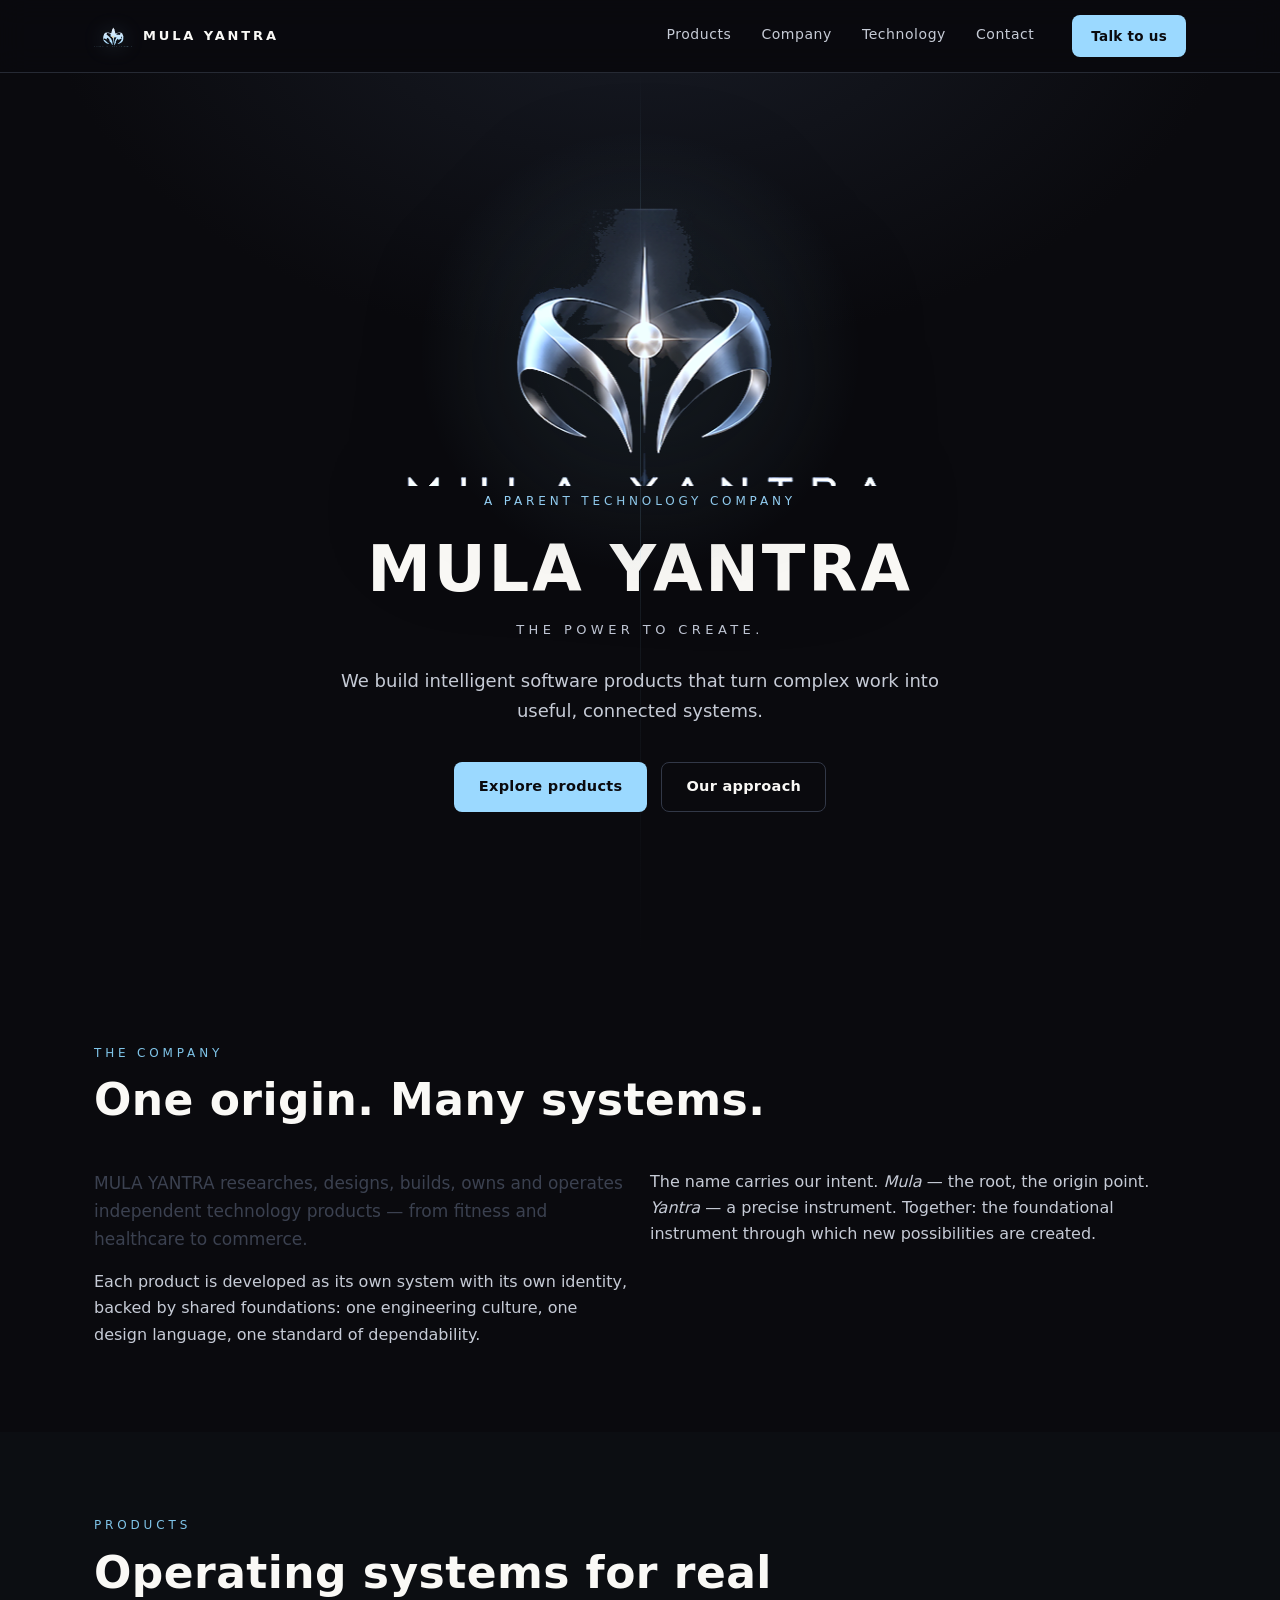
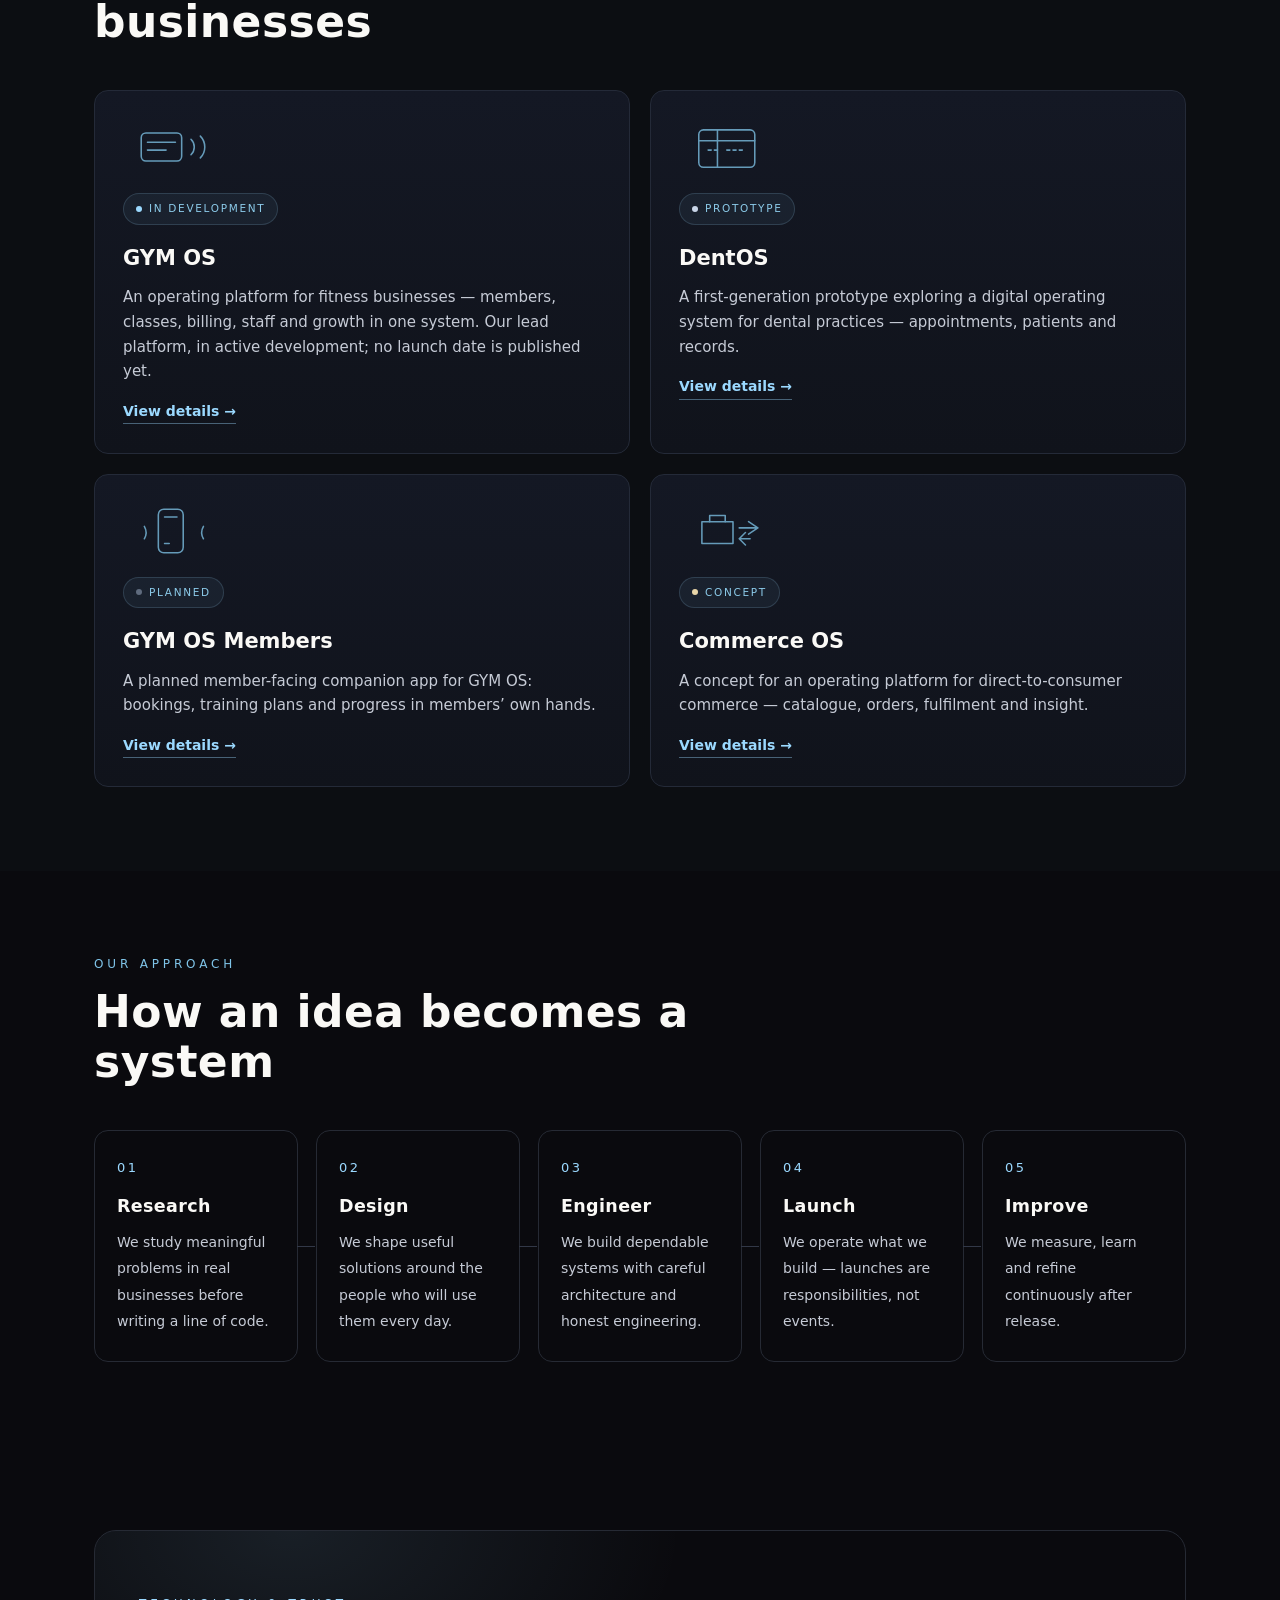
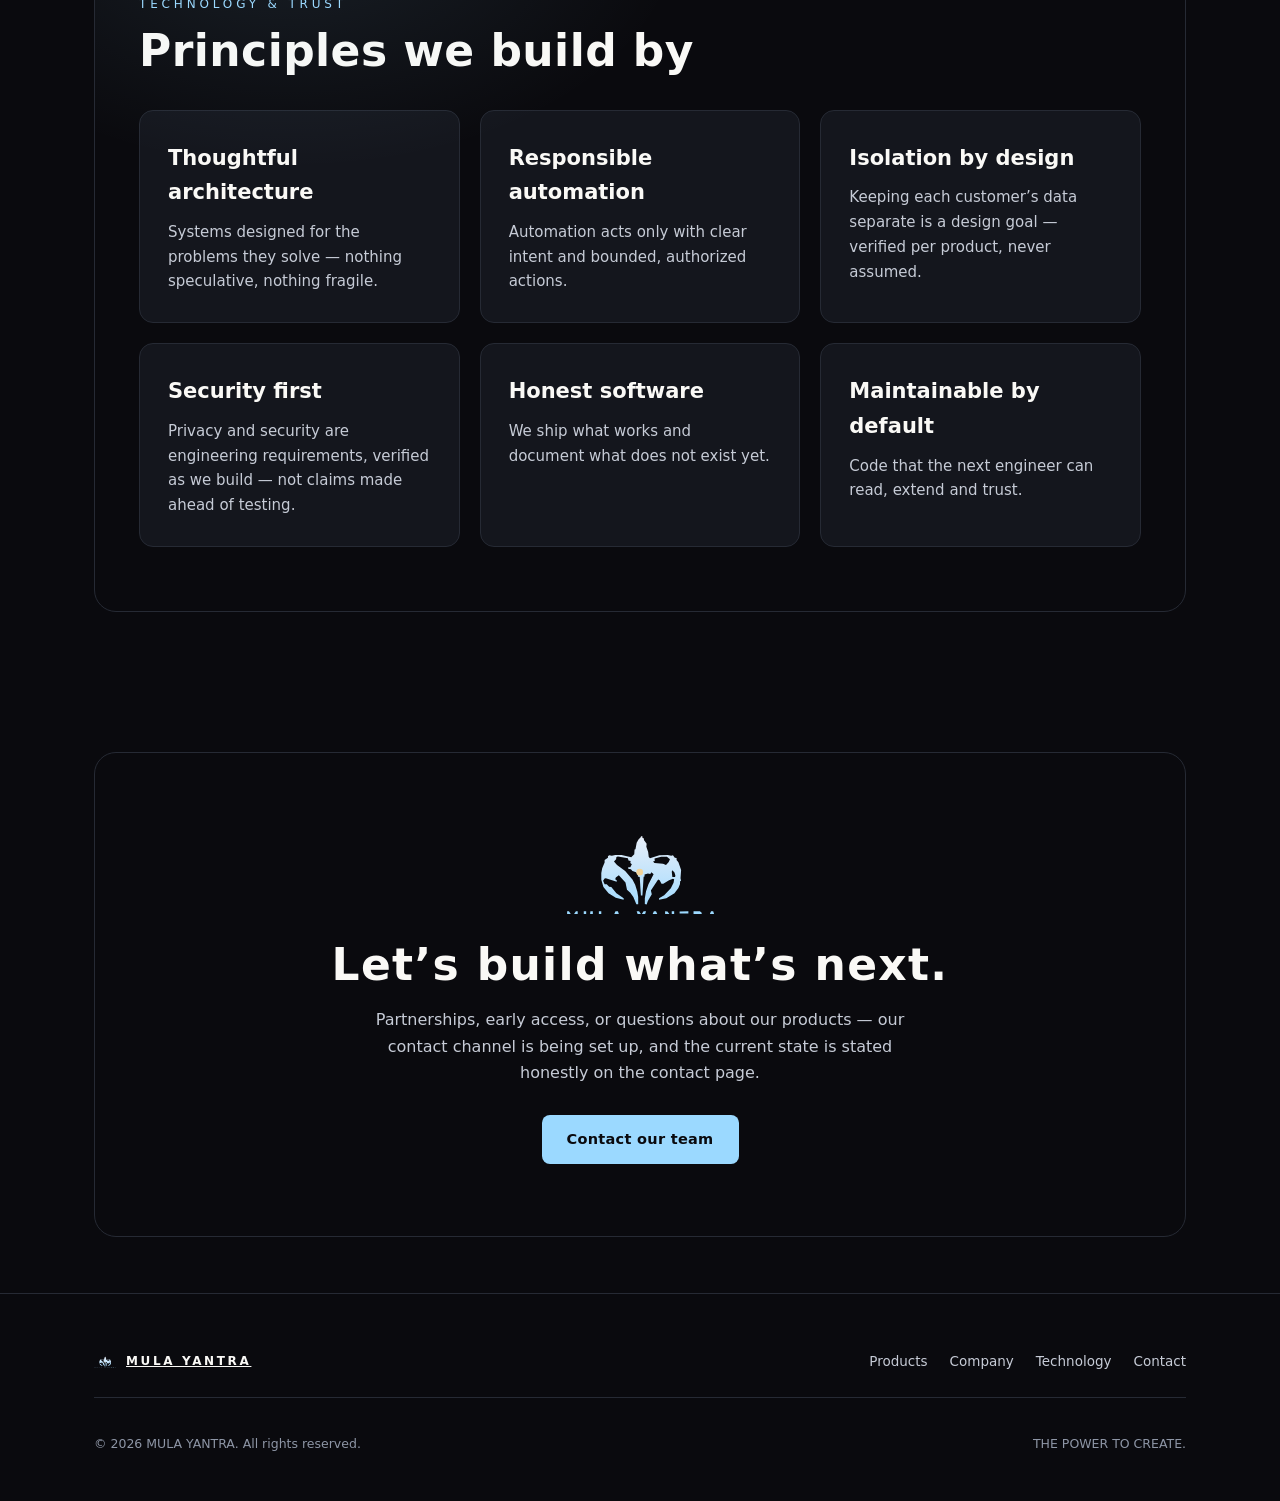
==== commit c4e92d00: "Preview r4: faithful founder emblem (true ribbon geometry) everywhere" ====
--- a/index.html
+++ b/index.html
@@ -1 +1 @@
-<!DOCTYPE html><html lang="en"><head><meta charset="utf-8"><meta name="viewport" content="width=device-width,initial-scale=1"><title>MULA YANTRA — The Power to Create</title><meta name="description" content="MULA YANTRA is a parent technology company that researches, builds, owns and operates independent intelligent software products."><link rel="canonical" href="https://somilsharma2000.github.io/mula-yantra-site/index.html"><meta property="og:type" content="website"><meta property="og:title" content="MULA YANTRA — The Power to Create"><meta property="og:description" content="MULA YANTRA is a parent technology company that researches, builds, owns and operates independent intelligent software products."><meta property="og:url" content="https://somilsharma2000.github.io/mula-yantra-site/index.html"><meta property="og:image" content="https://somilsharma2000.github.io/mula-yantra-site/hero-emblem.png"><meta name="twitter:card" content="summary"><meta property="og:site_name" content="MULA YANTRA"><link rel="icon" type="image/svg+xml" href="mark-small.svg"><link rel="preload" href="fonts/SpaceGrotesk.woff2" as="font" type="font/woff2" crossorigin><link rel="preload" href="fonts/Inter.woff2" as="font" type="font/woff2" crossorigin><link rel="stylesheet" href="styles.css"></head><body class=""><a class="skip" href="#main">Skip to content</a><header class="hd"><div class="wrap"><a class="brand" href="index.html"><svg viewBox="0 0 1000 770" aria-hidden="true"><defs><linearGradient id="hmg" x1="0" y1="0" x2="0" y2="1"><stop offset="0" stop-color="#E8EEF8"/><stop offset="1" stop-color="#9BD9FF"/></linearGradient></defs><path d="M 499.4 6.1 C 495.3 12.6 481.6 31.2 476.3 45.0 C 471.0 58.7 470.4 79.4 467.8 88.7 C 465.2 98.0 462.7 94.2 460.5 100.9 C 458.3 107.5 457.5 120.7 454.4 128.8 C 451.4 136.9 444.7 139.1 442.3 149.5 C 439.9 159.8 439.7 183.3 439.9 190.8 C 440.1 198.3 442.9 190.8 443.5 194.4 C 444.1 198.1 447.1 205.8 443.5 212.6 C 439.9 219.5 427.9 230.7 421.6 235.7 C 415.4 240.8 413.7 244.8 405.8 243.0 C 397.9 241.2 394.9 233.5 374.2 224.8 C 353.6 216.1 300.7 196.6 281.9 190.8 C 263.1 184.9 270.1 192.0 261.2 189.6 C 252.3 187.1 241.8 178.8 228.4 176.2 C 215.1 173.6 197.7 171.9 181.0 173.8 C 164.4 175.6 144.6 181.0 128.8 187.1 C 113.0 193.2 96.6 202.5 86.3 210.2 C 75.9 217.9 74.3 222.6 66.8 233.3 C 59.3 244.0 49.4 259.6 41.3 274.6 C 33.2 289.6 21.9 312.1 18.2 323.2 C 14.6 334.3 20.3 337.6 19.4 341.4 C 18.6 345.3 16.2 337.4 13.4 346.3 C 10.5 355.2 4.5 380.9 2.4 394.9 C 0.4 408.9 0.6 418.4 1.2 430.1 C 1.8 441.9 2.8 453.0 6.1 465.4 C 9.3 477.7 10.5 489.3 20.7 504.3 C 30.8 519.2 58.7 545.4 66.8 555.3 C 74.9 565.2 65.4 559.5 69.3 563.8 C 73.1 568.0 82.8 577.2 89.9 580.8 C 97.0 584.4 107.5 583.6 111.8 585.7 C 116.0 587.7 112.8 591.5 115.4 593.0 C 118.1 594.4 123.9 592.5 127.6 594.2 C 131.2 595.8 126.4 598.0 137.3 602.7 C 148.2 607.3 181.4 618.7 193.2 622.1 C 204.9 625.6 203.5 621.9 207.8 623.3 C 212.0 624.7 213.4 629.6 218.7 630.6 C 224.0 631.6 232.5 628.4 239.4 629.4 C 246.3 630.4 247.5 635.1 260.0 636.7 C 272.6 638.3 315.1 642.2 314.7 639.1 C 314.3 636.1 273.8 625.2 257.6 618.5 C 241.4 611.8 234.1 609.4 217.5 599.0 C 200.9 588.7 171.9 568.0 158.0 556.5 C 144.0 545.0 140.1 538.1 133.7 529.8 C 127.2 521.5 123.1 514.6 119.1 506.7 C 115.0 498.8 111.4 489.7 109.4 482.4 C 107.3 475.1 106.7 467.2 106.9 462.9 C 107.1 458.7 107.7 458.3 110.6 456.9 C 113.4 455.4 106.5 450.8 123.9 454.4 C 141.4 458.1 186.1 468.4 215.1 478.7 C 244.0 489.1 271.8 501.2 297.7 516.4 C 323.6 531.6 351.4 552.9 370.6 569.9 C 389.8 586.9 402.2 604.3 413.1 618.5 C 424.1 632.6 428.9 641.2 436.2 654.9 C 443.5 668.7 452.4 692.6 456.9 701.1 C 461.3 709.6 462.3 720.1 462.9 706.0 C 463.5 691.8 462.9 639.9 460.5 616.0 C 458.1 592.1 453.4 579.2 448.4 562.6 C 443.3 546.0 437.8 530.8 430.1 516.4 C 422.4 502.0 407.0 484.6 402.2 476.3 C 397.3 468.0 402.4 469.6 401.0 466.6 C 399.6 463.5 396.3 459.9 393.7 458.1 C 391.0 456.3 386.2 457.7 385.2 455.7 C 384.2 453.6 389.8 451.8 387.6 445.9 C 385.4 440.1 373.4 426.3 371.8 420.4 C 370.2 414.5 372.8 414.3 377.9 410.7 C 382.9 407.0 395.9 400.2 402.2 398.5 C 408.5 396.9 410.9 395.9 415.6 401.0 C 420.2 406.0 422.4 420.0 430.1 428.9 C 437.8 437.8 451.6 442.7 461.7 454.4 C 471.9 466.2 485.2 468.0 490.9 499.4 C 496.6 530.8 496.4 616.0 495.7 642.8 C 495.1 669.5 489.7 650.7 487.2 659.8 C 484.8 668.9 481.8 688.3 481.2 697.4 C 480.6 706.6 481.0 709.2 483.6 714.5 C 486.2 719.7 494.1 723.8 497.0 729.0 C 499.8 734.3 500.2 743.2 500.6 746.1 C 501.0 748.9 499.0 748.9 499.4 746.1 C 499.8 743.2 500.2 734.3 503.0 729.0 C 505.9 723.8 513.8 719.7 516.4 714.5 C 519.0 709.2 519.4 706.6 518.8 697.4 C 518.2 688.3 515.2 668.9 512.8 659.8 C 510.3 650.7 504.9 669.5 504.3 642.8 C 503.6 616.0 503.4 530.8 509.1 499.4 C 514.8 468.0 528.1 466.2 538.3 454.4 C 548.4 442.7 562.2 437.8 569.9 428.9 C 577.6 420.0 579.8 406.0 584.4 401.0 C 589.1 395.9 591.5 396.9 597.8 398.5 C 604.1 400.2 617.1 407.0 622.1 410.7 C 627.2 414.3 629.8 414.5 628.2 420.4 C 626.6 426.3 614.6 440.1 612.4 445.9 C 610.2 451.8 615.8 453.6 614.8 455.7 C 613.8 457.7 609.0 456.3 606.3 458.1 C 603.7 459.9 600.4 463.5 599.0 466.6 C 597.6 469.6 602.7 468.0 597.8 476.3 C 593.0 484.6 577.6 502.0 569.9 516.4 C 562.2 530.8 556.7 546.0 551.6 562.6 C 546.6 579.2 541.9 592.1 539.5 616.0 C 537.1 639.9 536.5 691.8 537.1 706.0 C 537.7 720.1 538.7 709.6 543.1 701.1 C 547.6 692.6 556.5 668.7 563.8 654.9 C 571.1 641.2 575.9 632.6 586.9 618.5 C 597.8 604.3 610.2 586.9 629.4 569.9 C 648.6 552.9 676.4 531.6 702.3 516.4 C 728.2 501.2 756.0 489.1 784.9 478.7 C 813.9 468.4 858.6 458.1 876.1 454.4 C 893.5 450.8 886.6 455.4 889.4 456.9 C 892.3 458.3 892.9 458.7 893.1 462.9 C 893.3 467.2 892.7 475.1 890.6 482.4 C 888.6 489.7 885.0 498.8 880.9 506.7 C 876.9 514.6 872.8 521.5 866.3 529.8 C 859.9 538.1 856.0 545.0 842.0 556.5 C 828.1 568.0 799.1 588.7 782.5 599.0 C 765.9 609.4 758.6 611.8 742.4 618.5 C 726.2 625.2 685.7 636.1 685.3 639.1 C 684.9 642.2 727.4 638.3 740.0 636.7 C 752.5 635.1 753.7 630.4 760.6 629.4 C 767.5 628.4 776.0 631.6 781.3 630.6 C 786.6 629.6 788.0 624.7 792.2 623.3 C 796.5 621.9 795.1 625.6 806.8 622.1 C 818.6 618.7 851.8 607.3 862.7 602.7 C 873.6 598.0 868.8 595.8 872.4 594.2 C 876.1 592.5 881.9 594.4 884.6 593.0 C 887.2 591.5 884.0 587.7 888.2 585.7 C 892.5 583.6 903.0 584.4 910.1 580.8 C 917.2 577.2 926.9 568.0 930.7 563.8 C 934.6 559.5 925.1 565.2 933.2 555.3 C 941.3 545.4 969.2 519.2 979.3 504.3 C 989.5 489.3 990.7 477.7 993.9 465.4 C 997.2 453.0 998.2 441.9 998.8 430.1 C 999.4 418.4 999.6 408.9 997.6 394.9 C 995.5 380.9 989.5 355.2 986.6 346.3 C 983.8 337.4 981.4 345.3 980.6 341.4 C 979.7 337.6 985.4 334.3 981.8 323.2 C 978.1 312.1 966.8 289.6 958.7 274.6 C 950.6 259.6 940.7 244.0 933.2 233.3 C 925.7 222.6 924.1 217.9 913.7 210.2 C 903.4 202.5 887.0 193.2 871.2 187.1 C 855.4 181.0 835.6 175.6 819.0 173.8 C 802.3 171.9 784.9 173.6 771.6 176.2 C 758.2 178.8 747.7 187.1 738.8 189.6 C 729.9 192.0 736.9 184.9 718.1 190.8 C 699.3 196.6 646.4 216.1 625.8 224.8 C 605.1 233.5 602.1 241.2 594.2 243.0 C 586.3 244.8 584.6 240.8 578.4 235.7 C 572.1 230.7 560.1 219.5 556.5 212.6 C 552.9 205.8 555.9 198.1 556.5 194.4 C 557.1 190.8 559.9 198.3 560.1 190.8 C 560.3 183.3 560.1 159.8 557.7 149.5 C 555.3 139.1 548.6 136.9 545.6 128.8 C 542.5 120.7 541.7 107.5 539.5 100.9 C 537.3 94.2 534.8 98.0 532.2 88.7 C 529.6 79.4 529.0 58.7 523.7 45.0 C 518.4 31.2 504.7 12.6 500.6 6.1 C 496.6 -0.4 503.4 -0.4 499.4 6.1 Z" fill="url(#hmg)"/><circle cx="500" cy="200" r="46" fill="#F2D399"/></svg><b>MULA&nbsp;YANTRA</b></a><button class="burger" aria-label="Menu" aria-expanded="false" aria-controls="sitenav"><svg width="22" height="14" viewBox="0 0 22 14" fill="none"><path d="M1 1h20M1 7h20M1 13h20" stroke="currentColor" stroke-width="2" stroke-linecap="round"/></svg></button><nav class="nav" id="sitenav" aria-label="Site"><a href="products.html">Products</a><a href="company.html">Company</a><a href="technology.html">Technology</a><a href="contact.html">Contact</a></nav><a class="btn primary cta" href="contact.html" style="padding:9px 18px;font-size:13.5px">Talk to us</a></div></header><main id="main"><section class="hero" aria-label="Introduction"><div class="wrap"><div class="emblem"><img src="hero-emblem.png" alt="MULA YANTRA emblem — a smooth metallic ribbon with a central origin point and vertical light axis" width="1066" height="725"><span class="sheen" aria-hidden="true"></span></div><p class="kicker ice reveal">A parent technology company</p><h1 class="reveal">MULA YANTRA</h1><p class="tagline reveal">THE POWER TO CREATE.</p><p class="lede reveal">We build intelligent software products that turn complex work into useful, connected systems.</p><div class="acts reveal"><a class="btn primary" href="products.html">Explore products</a><a class="btn ghost" href="#approach">Our approach</a></div></div></section><section><div class="wrap"><div class="shead reveal"><p class="kicker">The company</p><h2>One origin. Many systems.</h2></div><div class="grid2"><div class="reveal"><p style="margin:0 0 16px;color:#3B4150;font-size:17px">MULA YANTRA researches, designs, builds, owns and operates independent technology products — from fitness and healthcare to commerce.</p><p style="margin:0;color:var(--ink-2)">Each product is developed as its own system with its own identity, backed by shared foundations: one engineering culture, one design language, one standard of dependability.</p></div><div class="reveal"><p style="margin:0;color:var(--ink-2)">The name carries our intent. <em>Mula</em> — the root, the origin point. <em>Yantra</em> — a precise instrument. Together: the foundational instrument through which new possibilities are created.</p></div></div></div></section><section style="background:#0C0E12"><div class="wrap"><div class="shead reveal"><p class="kicker">Products</p><h2>Operating systems for real businesses</h2></div><div class="grid2"><div class="card reveal"><div class="pmotif" aria-hidden="true"><svg width="108" height="56" viewBox="0 0 108 72" fill="none" stroke="#7FC4E8" stroke-width="2" stroke-linecap="round" stroke-linejoin="round" opacity=".85"><rect x="8" y="18" width="52" height="36" rx="6"/><path d="M16 30h36M16 40h24M72 26a14 14 0 0 1 0 20M84 22a20 20 0 0 1 0 28"/></svg></div><span class="badge dev">In development</span><h3>GYM OS</h3><p>An operating platform for fitness businesses — members, classes, billing, staff and growth in one system. Our lead platform, in active development; no launch date is published yet.</p><a class="more" href="products.html#gymos">View details →</a></div><div class="card reveal"><div class="pmotif" aria-hidden="true"><svg width="108" height="56" viewBox="0 0 108 72" fill="none" stroke="#7FC4E8" stroke-width="2" stroke-linecap="round" stroke-linejoin="round" opacity=".85"><rect x="10" y="14" width="72" height="48" rx="6"/><path d="M10 28h72M34 14v48"/><path d="M22 40h4M30 40h4M46 40h4M54 40h4M62 40h4"/></svg></div><span class="badge proto">Prototype</span><h3>DentOS</h3><p>A first-generation prototype exploring a digital operating system for dental practices — appointments, patients and records.</p><a class="more" href="products.html#dentos">View details →</a></div><div class="card reveal"><div class="pmotif" aria-hidden="true"><svg width="108" height="56" viewBox="0 0 108 72" fill="none" stroke="#7FC4E8" stroke-width="2" stroke-linecap="round" stroke-linejoin="round" opacity=".85"><rect x="30" y="8" width="32" height="56" rx="7"/><path d="M38 18h16M38 52h6"/><path d="M12 30a16 16 0 0 1 0 16M88 30a16 16 0 0 0 0 16"/></svg></div><span class="badge plan">Planned</span><h3>GYM OS Members</h3><p>A planned member-facing companion app for GYM OS: bookings, training plans and progress in members’ own hands.</p><a class="more" href="products.html#gymos-members">View details →</a></div><div class="card reveal"><div class="pmotif" aria-hidden="true"><svg width="108" height="56" viewBox="0 0 108 72" fill="none" stroke="#7FC4E8" stroke-width="2" stroke-linecap="round" stroke-linejoin="round" opacity=".85"><path d="M14 24h40v28H14z"/><path d="M24 24v-8h20v8"/><path d="M62 32h24M74 24l12 8-12 8M62 46h14M70 54l-8-8 8-8"/></svg></div><span class="badge concept">Concept</span><h3>Commerce OS</h3><p>A concept for an operating platform for direct-to-consumer commerce — catalogue, orders, fulfilment and insight.</p><a class="more" href="products.html#commerce-os">View details →</a></div></div></div></section><section id="approach"><div class="wrap"><div class="shead reveal"><p class="kicker">Our approach</p><h2>How an idea becomes a system</h2></div><ol class="steps reveal"><li><b>Research</b><span>We study meaningful problems in real businesses before writing a line of code.</span></li><li><b>Design</b><span>We shape useful solutions around the people who will use them every day.</span></li><li><b>Engineer</b><span>We build dependable systems with careful architecture and honest engineering.</span></li><li><b>Launch</b><span>We operate what we build — launches are responsibilities, not events.</span></li><li><b>Improve</b><span>We measure, learn and refine continuously after release.</span></li></ol></div></section><section><div class="wrap"><div class="band" style="padding:64px 44px"><div class="shead reveal" style="margin-bottom:34px"><p class="kicker">Technology &amp; trust</p><h2 style="color:var(--ink)">Principles we build by</h2></div><div class="grid3 reveal"><div class="card"><h3>Thoughtful architecture</h3><p>Systems designed for the problems they solve — nothing speculative, nothing fragile.</p></div><div class="card"><h3>Responsible automation</h3><p>Automation acts only with clear intent and bounded, authorized actions.</p></div><div class="card"><h3>Isolation by design</h3><p>Keeping each customer’s data separate is a design goal — verified per product, never assumed.</p></div><div class="card"><h3>Security first</h3><p>Privacy and security are engineering requirements, verified as we build — not claims made ahead of testing.</p></div><div class="card"><h3>Honest software</h3><p>We ship what works and document what does not exist yet.</p></div><div class="card"><h3>Maintainable by default</h3><p>Code that the next engineer can read, extend and trust.</p></div></div></div></div></section><section class="tight"><div class="wrap"><div class="closing reveal"><div class="mark"><svg viewBox="0 0 1000 770" aria-hidden="true"><defs><linearGradient id="hmg" x1="0" y1="0" x2="0" y2="1"><stop offset="0" stop-color="#E8EEF8"/><stop offset="1" stop-color="#9BD9FF"/></linearGradient></defs><path d="M 499.4 6.1 C 495.3 12.6 481.6 31.2 476.3 45.0 C 471.0 58.7 470.4 79.4 467.8 88.7 C 465.2 98.0 462.7 94.2 460.5 100.9 C 458.3 107.5 457.5 120.7 454.4 128.8 C 451.4 136.9 444.7 139.1 442.3 149.5 C 439.9 159.8 439.7 183.3 439.9 190.8 C 440.1 198.3 442.9 190.8 443.5 194.4 C 444.1 198.1 447.1 205.8 443.5 212.6 C 439.9 219.5 427.9 230.7 421.6 235.7 C 415.4 240.8 413.7 244.8 405.8 243.0 C 397.9 241.2 394.9 233.5 374.2 224.8 C 353.6 216.1 300.7 196.6 281.9 190.8 C 263.1 184.9 270.1 192.0 261.2 189.6 C 252.3 187.1 241.8 178.8 228.4 176.2 C 215.1 173.6 197.7 171.9 181.0 173.8 C 164.4 175.6 144.6 181.0 128.8 187.1 C 113.0 193.2 96.6 202.5 86.3 210.2 C 75.9 217.9 74.3 222.6 66.8 233.3 C 59.3 244.0 49.4 259.6 41.3 274.6 C 33.2 289.6 21.9 312.1 18.2 323.2 C 14.6 334.3 20.3 337.6 19.4 341.4 C 18.6 345.3 16.2 337.4 13.4 346.3 C 10.5 355.2 4.5 380.9 2.4 394.9 C 0.4 408.9 0.6 418.4 1.2 430.1 C 1.8 441.9 2.8 453.0 6.1 465.4 C 9.3 477.7 10.5 489.3 20.7 504.3 C 30.8 519.2 58.7 545.4 66.8 555.3 C 74.9 565.2 65.4 559.5 69.3 563.8 C 73.1 568.0 82.8 577.2 89.9 580.8 C 97.0 584.4 107.5 583.6 111.8 585.7 C 116.0 587.7 112.8 591.5 115.4 593.0 C 118.1 594.4 123.9 592.5 127.6 594.2 C 131.2 595.8 126.4 598.0 137.3 602.7 C 148.2 607.3 181.4 618.7 193.2 622.1 C 204.9 625.6 203.5 621.9 207.8 623.3 C 212.0 624.7 213.4 629.6 218.7 630.6 C 224.0 631.6 232.5 628.4 239.4 629.4 C 246.3 630.4 247.5 635.1 260.0 636.7 C 272.6 638.3 315.1 642.2 314.7 639.1 C 314.3 636.1 273.8 625.2 257.6 618.5 C 241.4 611.8 234.1 609.4 217.5 599.0 C 200.9 588.7 171.9 568.0 158.0 556.5 C 144.0 545.0 140.1 538.1 133.7 529.8 C 127.2 521.5 123.1 514.6 119.1 506.7 C 115.0 498.8 111.4 489.7 109.4 482.4 C 107.3 475.1 106.7 467.2 106.9 462.9 C 107.1 458.7 107.7 458.3 110.6 456.9 C 113.4 455.4 106.5 450.8 123.9 454.4 C 141.4 458.1 186.1 468.4 215.1 478.7 C 244.0 489.1 271.8 501.2 297.7 516.4 C 323.6 531.6 351.4 552.9 370.6 569.9 C 389.8 586.9 402.2 604.3 413.1 618.5 C 424.1 632.6 428.9 641.2 436.2 654.9 C 443.5 668.7 452.4 692.6 456.9 701.1 C 461.3 709.6 462.3 720.1 462.9 706.0 C 463.5 691.8 462.9 639.9 460.5 616.0 C 458.1 592.1 453.4 579.2 448.4 562.6 C 443.3 546.0 437.8 530.8 430.1 516.4 C 422.4 502.0 407.0 484.6 402.2 476.3 C 397.3 468.0 402.4 469.6 401.0 466.6 C 399.6 463.5 396.3 459.9 393.7 458.1 C 391.0 456.3 386.2 457.7 385.2 455.7 C 384.2 453.6 389.8 451.8 387.6 445.9 C 385.4 440.1 373.4 426.3 371.8 420.4 C 370.2 414.5 372.8 414.3 377.9 410.7 C 382.9 407.0 395.9 400.2 402.2 398.5 C 408.5 396.9 410.9 395.9 415.6 401.0 C 420.2 406.0 422.4 420.0 430.1 428.9 C 437.8 437.8 451.6 442.7 461.7 454.4 C 471.9 466.2 485.2 468.0 490.9 499.4 C 496.6 530.8 496.4 616.0 495.7 642.8 C 495.1 669.5 489.7 650.7 487.2 659.8 C 484.8 668.9 481.8 688.3 481.2 697.4 C 480.6 706.6 481.0 709.2 483.6 714.5 C 486.2 719.7 494.1 723.8 497.0 729.0 C 499.8 734.3 500.2 743.2 500.6 746.1 C 501.0 748.9 499.0 748.9 499.4 746.1 C 499.8 743.2 500.2 734.3 503.0 729.0 C 505.9 723.8 513.8 719.7 516.4 714.5 C 519.0 709.2 519.4 706.6 518.8 697.4 C 518.2 688.3 515.2 668.9 512.8 659.8 C 510.3 650.7 504.9 669.5 504.3 642.8 C 503.6 616.0 503.4 530.8 509.1 499.4 C 514.8 468.0 528.1 466.2 538.3 454.4 C 548.4 442.7 562.2 437.8 569.9 428.9 C 577.6 420.0 579.8 406.0 584.4 401.0 C 589.1 395.9 591.5 396.9 597.8 398.5 C 604.1 400.2 617.1 407.0 622.1 410.7 C 627.2 414.3 629.8 414.5 628.2 420.4 C 626.6 426.3 614.6 440.1 612.4 445.9 C 610.2 451.8 615.8 453.6 614.8 455.7 C 613.8 457.7 609.0 456.3 606.3 458.1 C 603.7 459.9 600.4 463.5 599.0 466.6 C 597.6 469.6 602.7 468.0 597.8 476.3 C 593.0 484.6 577.6 502.0 569.9 516.4 C 562.2 530.8 556.7 546.0 551.6 562.6 C 546.6 579.2 541.9 592.1 539.5 616.0 C 537.1 639.9 536.5 691.8 537.1 706.0 C 537.7 720.1 538.7 709.6 543.1 701.1 C 547.6 692.6 556.5 668.7 563.8 654.9 C 571.1 641.2 575.9 632.6 586.9 618.5 C 597.8 604.3 610.2 586.9 629.4 569.9 C 648.6 552.9 676.4 531.6 702.3 516.4 C 728.2 501.2 756.0 489.1 784.9 478.7 C 813.9 468.4 858.6 458.1 876.1 454.4 C 893.5 450.8 886.6 455.4 889.4 456.9 C 892.3 458.3 892.9 458.7 893.1 462.9 C 893.3 467.2 892.7 475.1 890.6 482.4 C 888.6 489.7 885.0 498.8 880.9 506.7 C 876.9 514.6 872.8 521.5 866.3 529.8 C 859.9 538.1 856.0 545.0 842.0 556.5 C 828.1 568.0 799.1 588.7 782.5 599.0 C 765.9 609.4 758.6 611.8 742.4 618.5 C 726.2 625.2 685.7 636.1 685.3 639.1 C 684.9 642.2 727.4 638.3 740.0 636.7 C 752.5 635.1 753.7 630.4 760.6 629.4 C 767.5 628.4 776.0 631.6 781.3 630.6 C 786.6 629.6 788.0 624.7 792.2 623.3 C 796.5 621.9 795.1 625.6 806.8 622.1 C 818.6 618.7 851.8 607.3 862.7 602.7 C 873.6 598.0 868.8 595.8 872.4 594.2 C 876.1 592.5 881.9 594.4 884.6 593.0 C 887.2 591.5 884.0 587.7 888.2 585.7 C 892.5 583.6 903.0 584.4 910.1 580.8 C 917.2 577.2 926.9 568.0 930.7 563.8 C 934.6 559.5 925.1 565.2 933.2 555.3 C 941.3 545.4 969.2 519.2 979.3 504.3 C 989.5 489.3 990.7 477.7 993.9 465.4 C 997.2 453.0 998.2 441.9 998.8 430.1 C 999.4 418.4 999.6 408.9 997.6 394.9 C 995.5 380.9 989.5 355.2 986.6 346.3 C 983.8 337.4 981.4 345.3 980.6 341.4 C 979.7 337.6 985.4 334.3 981.8 323.2 C 978.1 312.1 966.8 289.6 958.7 274.6 C 950.6 259.6 940.7 244.0 933.2 233.3 C 925.7 222.6 924.1 217.9 913.7 210.2 C 903.4 202.5 887.0 193.2 871.2 187.1 C 855.4 181.0 835.6 175.6 819.0 173.8 C 802.3 171.9 784.9 173.6 771.6 176.2 C 758.2 178.8 747.7 187.1 738.8 189.6 C 729.9 192.0 736.9 184.9 718.1 190.8 C 699.3 196.6 646.4 216.1 625.8 224.8 C 605.1 233.5 602.1 241.2 594.2 243.0 C 586.3 244.8 584.6 240.8 578.4 235.7 C 572.1 230.7 560.1 219.5 556.5 212.6 C 552.9 205.8 555.9 198.1 556.5 194.4 C 557.1 190.8 559.9 198.3 560.1 190.8 C 560.3 183.3 560.1 159.8 557.7 149.5 C 555.3 139.1 548.6 136.9 545.6 128.8 C 542.5 120.7 541.7 107.5 539.5 100.9 C 537.3 94.2 534.8 98.0 532.2 88.7 C 529.6 79.4 529.0 58.7 523.7 45.0 C 518.4 31.2 504.7 12.6 500.6 6.1 C 496.6 -0.4 503.4 -0.4 499.4 6.1 Z" fill="url(#hmg)"/><circle cx="500" cy="200" r="46" fill="#F2D399"/></svg></div><h2>Let’s build what’s next.</h2><p>Partnerships, early access, or questions about our products — our contact channel is being set up, and the current state is stated honestly on the contact page.</p><a class="btn primary" href="contact.html">Contact our team</a></div></div></section></main><footer class="ft"><div class="wrap"><div class="top"><a class="fbrand" href="index.html"><svg viewBox="0 0 1000 770" aria-hidden="true"><defs><linearGradient id="hmg" x1="0" y1="0" x2="0" y2="1"><stop offset="0" stop-color="#E8EEF8"/><stop offset="1" stop-color="#9BD9FF"/></linearGradient></defs><path d="M 499.4 6.1 C 495.3 12.6 481.6 31.2 476.3 45.0 C 471.0 58.7 470.4 79.4 467.8 88.7 C 465.2 98.0 462.7 94.2 460.5 100.9 C 458.3 107.5 457.5 120.7 454.4 128.8 C 451.4 136.9 444.7 139.1 442.3 149.5 C 439.9 159.8 439.7 183.3 439.9 190.8 C 440.1 198.3 442.9 190.8 443.5 194.4 C 444.1 198.1 447.1 205.8 443.5 212.6 C 439.9 219.5 427.9 230.7 421.6 235.7 C 415.4 240.8 413.7 244.8 405.8 243.0 C 397.9 241.2 394.9 233.5 374.2 224.8 C 353.6 216.1 300.7 196.6 281.9 190.8 C 263.1 184.9 270.1 192.0 261.2 189.6 C 252.3 187.1 241.8 178.8 228.4 176.2 C 215.1 173.6 197.7 171.9 181.0 173.8 C 164.4 175.6 144.6 181.0 128.8 187.1 C 113.0 193.2 96.6 202.5 86.3 210.2 C 75.9 217.9 74.3 222.6 66.8 233.3 C 59.3 244.0 49.4 259.6 41.3 274.6 C 33.2 289.6 21.9 312.1 18.2 323.2 C 14.6 334.3 20.3 337.6 19.4 341.4 C 18.6 345.3 16.2 337.4 13.4 346.3 C 10.5 355.2 4.5 380.9 2.4 394.9 C 0.4 408.9 0.6 418.4 1.2 430.1 C 1.8 441.9 2.8 453.0 6.1 465.4 C 9.3 477.7 10.5 489.3 20.7 504.3 C 30.8 519.2 58.7 545.4 66.8 555.3 C 74.9 565.2 65.4 559.5 69.3 563.8 C 73.1 568.0 82.8 577.2 89.9 580.8 C 97.0 584.4 107.5 583.6 111.8 585.7 C 116.0 587.7 112.8 591.5 115.4 593.0 C 118.1 594.4 123.9 592.5 127.6 594.2 C 131.2 595.8 126.4 598.0 137.3 602.7 C 148.2 607.3 181.4 618.7 193.2 622.1 C 204.9 625.6 203.5 621.9 207.8 623.3 C 212.0 624.7 213.4 629.6 218.7 630.6 C 224.0 631.6 232.5 628.4 239.4 629.4 C 246.3 630.4 247.5 635.1 260.0 636.7 C 272.6 638.3 315.1 642.2 314.7 639.1 C 314.3 636.1 273.8 625.2 257.6 618.5 C 241.4 611.8 234.1 609.4 217.5 599.0 C 200.9 588.7 171.9 568.0 158.0 556.5 C 144.0 545.0 140.1 538.1 133.7 529.8 C 127.2 521.5 123.1 514.6 119.1 506.7 C 115.0 498.8 111.4 489.7 109.4 482.4 C 107.3 475.1 106.7 467.2 106.9 462.9 C 107.1 458.7 107.7 458.3 110.6 456.9 C 113.4 455.4 106.5 450.8 123.9 454.4 C 141.4 458.1 186.1 468.4 215.1 478.7 C 244.0 489.1 271.8 501.2 297.7 516.4 C 323.6 531.6 351.4 552.9 370.6 569.9 C 389.8 586.9 402.2 604.3 413.1 618.5 C 424.1 632.6 428.9 641.2 436.2 654.9 C 443.5 668.7 452.4 692.6 456.9 701.1 C 461.3 709.6 462.3 720.1 462.9 706.0 C 463.5 691.8 462.9 639.9 460.5 616.0 C 458.1 592.1 453.4 579.2 448.4 562.6 C 443.3 546.0 437.8 530.8 430.1 516.4 C 422.4 502.0 407.0 484.6 402.2 476.3 C 397.3 468.0 402.4 469.6 401.0 466.6 C 399.6 463.5 396.3 459.9 393.7 458.1 C 391.0 456.3 386.2 457.7 385.2 455.7 C 384.2 453.6 389.8 451.8 387.6 445.9 C 385.4 440.1 373.4 426.3 371.8 420.4 C 370.2 414.5 372.8 414.3 377.9 410.7 C 382.9 407.0 395.9 400.2 402.2 398.5 C 408.5 396.9 410.9 395.9 415.6 401.0 C 420.2 406.0 422.4 420.0 430.1 428.9 C 437.8 437.8 451.6 442.7 461.7 454.4 C 471.9 466.2 485.2 468.0 490.9 499.4 C 496.6 530.8 496.4 616.0 495.7 642.8 C 495.1 669.5 489.7 650.7 487.2 659.8 C 484.8 668.9 481.8 688.3 481.2 697.4 C 480.6 706.6 481.0 709.2 483.6 714.5 C 486.2 719.7 494.1 723.8 497.0 729.0 C 499.8 734.3 500.2 743.2 500.6 746.1 C 501.0 748.9 499.0 748.9 499.4 746.1 C 499.8 743.2 500.2 734.3 503.0 729.0 C 505.9 723.8 513.8 719.7 516.4 714.5 C 519.0 709.2 519.4 706.6 518.8 697.4 C 518.2 688.3 515.2 668.9 512.8 659.8 C 510.3 650.7 504.9 669.5 504.3 642.8 C 503.6 616.0 503.4 530.8 509.1 499.4 C 514.8 468.0 528.1 466.2 538.3 454.4 C 548.4 442.7 562.2 437.8 569.9 428.9 C 577.6 420.0 579.8 406.0 584.4 401.0 C 589.1 395.9 591.5 396.9 597.8 398.5 C 604.1 400.2 617.1 407.0 622.1 410.7 C 627.2 414.3 629.8 414.5 628.2 420.4 C 626.6 426.3 614.6 440.1 612.4 445.9 C 610.2 451.8 615.8 453.6 614.8 455.7 C 613.8 457.7 609.0 456.3 606.3 458.1 C 603.7 459.9 600.4 463.5 599.0 466.6 C 597.6 469.6 602.7 468.0 597.8 476.3 C 593.0 484.6 577.6 502.0 569.9 516.4 C 562.2 530.8 556.7 546.0 551.6 562.6 C 546.6 579.2 541.9 592.1 539.5 616.0 C 537.1 639.9 536.5 691.8 537.1 706.0 C 537.7 720.1 538.7 709.6 543.1 701.1 C 547.6 692.6 556.5 668.7 563.8 654.9 C 571.1 641.2 575.9 632.6 586.9 618.5 C 597.8 604.3 610.2 586.9 629.4 569.9 C 648.6 552.9 676.4 531.6 702.3 516.4 C 728.2 501.2 756.0 489.1 784.9 478.7 C 813.9 468.4 858.6 458.1 876.1 454.4 C 893.5 450.8 886.6 455.4 889.4 456.9 C 892.3 458.3 892.9 458.7 893.1 462.9 C 893.3 467.2 892.7 475.1 890.6 482.4 C 888.6 489.7 885.0 498.8 880.9 506.7 C 876.9 514.6 872.8 521.5 866.3 529.8 C 859.9 538.1 856.0 545.0 842.0 556.5 C 828.1 568.0 799.1 588.7 782.5 599.0 C 765.9 609.4 758.6 611.8 742.4 618.5 C 726.2 625.2 685.7 636.1 685.3 639.1 C 684.9 642.2 727.4 638.3 740.0 636.7 C 752.5 635.1 753.7 630.4 760.6 629.4 C 767.5 628.4 776.0 631.6 781.3 630.6 C 786.6 629.6 788.0 624.7 792.2 623.3 C 796.5 621.9 795.1 625.6 806.8 622.1 C 818.6 618.7 851.8 607.3 862.7 602.7 C 873.6 598.0 868.8 595.8 872.4 594.2 C 876.1 592.5 881.9 594.4 884.6 593.0 C 887.2 591.5 884.0 587.7 888.2 585.7 C 892.5 583.6 903.0 584.4 910.1 580.8 C 917.2 577.2 926.9 568.0 930.7 563.8 C 934.6 559.5 925.1 565.2 933.2 555.3 C 941.3 545.4 969.2 519.2 979.3 504.3 C 989.5 489.3 990.7 477.7 993.9 465.4 C 997.2 453.0 998.2 441.9 998.8 430.1 C 999.4 418.4 999.6 408.9 997.6 394.9 C 995.5 380.9 989.5 355.2 986.6 346.3 C 983.8 337.4 981.4 345.3 980.6 341.4 C 979.7 337.6 985.4 334.3 981.8 323.2 C 978.1 312.1 966.8 289.6 958.7 274.6 C 950.6 259.6 940.7 244.0 933.2 233.3 C 925.7 222.6 924.1 217.9 913.7 210.2 C 903.4 202.5 887.0 193.2 871.2 187.1 C 855.4 181.0 835.6 175.6 819.0 173.8 C 802.3 171.9 784.9 173.6 771.6 176.2 C 758.2 178.8 747.7 187.1 738.8 189.6 C 729.9 192.0 736.9 184.9 718.1 190.8 C 699.3 196.6 646.4 216.1 625.8 224.8 C 605.1 233.5 602.1 241.2 594.2 243.0 C 586.3 244.8 584.6 240.8 578.4 235.7 C 572.1 230.7 560.1 219.5 556.5 212.6 C 552.9 205.8 555.9 198.1 556.5 194.4 C 557.1 190.8 559.9 198.3 560.1 190.8 C 560.3 183.3 560.1 159.8 557.7 149.5 C 555.3 139.1 548.6 136.9 545.6 128.8 C 542.5 120.7 541.7 107.5 539.5 100.9 C 537.3 94.2 534.8 98.0 532.2 88.7 C 529.6 79.4 529.0 58.7 523.7 45.0 C 518.4 31.2 504.7 12.6 500.6 6.1 C 496.6 -0.4 503.4 -0.4 499.4 6.1 Z" fill="url(#hmg)"/><circle cx="500" cy="200" r="46" fill="#F2D399"/></svg><b>MULA&nbsp;YANTRA</b></a><nav aria-label="Footer"><a href="products.html">Products</a><a href="company.html">Company</a><a href="technology.html">Technology</a><a href="contact.html">Contact</a></nav></div><hr><div class="fine"><p>&copy; <span data-year>2026</span> MULA YANTRA. All rights reserved.</p><p>THE POWER TO CREATE.</p></div></div></footer><script src="app.js" defer></script></body></html>+<!DOCTYPE html><html lang="en"><head><meta charset="utf-8"><meta name="viewport" content="width=device-width,initial-scale=1"><title>MULA YANTRA — The Power to Create</title><meta name="description" content="MULA YANTRA is a parent technology company that researches, builds, owns and operates independent intelligent software products."><link rel="canonical" href="https://somilsharma2000.github.io/mula-yantra-site/index.html"><meta property="og:type" content="website"><meta property="og:title" content="MULA YANTRA — The Power to Create"><meta property="og:description" content="MULA YANTRA is a parent technology company that researches, builds, owns and operates independent intelligent software products."><meta property="og:url" content="https://somilsharma2000.github.io/mula-yantra-site/index.html"><meta property="og:image" content="https://somilsharma2000.github.io/mula-yantra-site/hero-emblem.png"><meta name="twitter:card" content="summary"><meta property="og:site_name" content="MULA YANTRA"><link rel="icon" type="image/svg+xml" href="mark-small.svg"><link rel="preload" href="fonts/SpaceGrotesk.woff2" as="font" type="font/woff2" crossorigin><link rel="preload" href="fonts/Inter.woff2" as="font" type="font/woff2" crossorigin><link rel="stylesheet" href="styles.css"></head><body class=""><a class="skip" href="#main">Skip to content</a><header class="hd"><div class="wrap"><a class="brand" href="index.html"><svg viewBox="0 0 496 295" aria-hidden="true"><defs><linearGradient id="hmg" x1="0" y1="0" x2="0" y2="1"><stop offset="0" stop-color="#E8EEF8"/><stop offset="1" stop-color="#9BD9FF"/></linearGradient></defs><path d="M 251 37 L 251 40 L 243 48 L 237 59 L 233 80 L 230 81 L 229 97 L 219 107 L 187 99 L 166 99 L 155 102 L 146 100 L 142 103 L 142 108 L 131 116 L 131 124 L 123 143 L 120 159 L 120 181 L 127 205 L 144 226 L 168 241 L 194 247 L 194 242 L 170 226 L 153 205 L 146 204 L 138 196 L 131 196 L 126 184 L 131 177 L 135 176 L 171 188 L 171 183 L 166 179 L 168 174 L 178 166 L 200 190 L 205 214 L 216 224 L 226 238 L 236 262 L 242 262 L 242 238 L 239 220 L 232 198 L 223 180 L 199 152 L 172 132 L 162 121 L 169 113 L 170 106 L 175 104 L 208 110 L 210 117 L 217 119 L 216 126 L 221 130 L 216 140 L 209 140 L 209 145 L 218 146 L 223 152 L 235 156 L 241 162 L 241 170 L 247 172 L 251 233 L 256 233 L 260 171 L 263 170 L 263 164 L 274 160 L 282 162 L 286 156 L 293 163 L 276 196 L 268 219 L 264 242 L 264 261 L 270 263 L 274 251 L 287 229 L 284 217 L 308 180 L 313 183 L 319 194 L 325 194 L 344 183 L 357 178 L 361 179 L 359 191 L 350 209 L 328 232 L 311 242 L 311 247 L 335 242 L 362 226 L 375 208 L 380 196 L 381 185 L 384 184 L 382 176 L 384 149 L 375 123 L 369 116 L 369 109 L 363 108 L 357 100 L 351 102 L 340 99 L 312 100 L 281 110 L 277 106 L 275 89 L 269 72 L 270 62 L 261 50 L 261 45 L 256 42 L 256 37 Z M 347 113 L 343 122 L 334 132 L 324 128 L 296 126 L 291 121 L 297 119 L 296 111 L 318 105 L 337 105 Z M 379 286 L 379 293 L 408 293 L 408 285 Z M 425 285 L 425 294 L 452 294 L 452 290 L 446 285 Z M 355 150 L 362 157 L 365 167 L 364 172 L 355 172 L 353 155 Z M 163 294 L 178 294 L 175 285 L 167 285 Z M 290 294 L 305 294 L 301 285 L 294 285 Z M 479 294 L 493 294 L 490 285 L 483 285 Z M 331 285 L 331 294 L 345 294 L 339 286 Z M 268 285 L 260 285 L 254 294 L 265 294 Z M 237 285 L 240 294 L 251 294 L 245 285 Z M 7 285 L 7 294 L 19 294 L 13 285 Z M 42 285 L 36 285 L 30 294 L 42 294 Z M 84 285 L 83 294 L 92 294 L 92 285 Z M 353 285 L 353 294 L 361 294 L 361 285 Z M 112 285 L 112 294 L 120 294 L 120 285 Z M 62 285 L 62 294 L 70 294 L 70 285 Z " fill="url(#hmg)" fill-rule="evenodd"/><circle cx="247" cy="156" r="11" fill="#F2D399"/></svg><b>MULA&nbsp;YANTRA</b></a><button class="burger" aria-label="Menu" aria-expanded="false" aria-controls="sitenav"><svg width="22" height="14" viewBox="0 0 22 14" fill="none"><path d="M1 1h20M1 7h20M1 13h20" stroke="currentColor" stroke-width="2" stroke-linecap="round"/></svg></button><nav class="nav" id="sitenav" aria-label="Site"><a href="products.html">Products</a><a href="company.html">Company</a><a href="technology.html">Technology</a><a href="contact.html">Contact</a></nav><a class="btn primary cta" href="contact.html" style="padding:9px 18px;font-size:13.5px">Talk to us</a></div></header><main id="main"><section class="hero" aria-label="Introduction"><div class="wrap"><div class="emblem"><img src="hero-emblem.png" alt="MULA YANTRA emblem — a smooth metallic ribbon with a central origin point and vertical light axis" width="1066" height="725"><span class="sheen" aria-hidden="true"></span></div><p class="kicker ice reveal">A parent technology company</p><h1 class="reveal">MULA YANTRA</h1><p class="tagline reveal">THE POWER TO CREATE.</p><p class="lede reveal">We build intelligent software products that turn complex work into useful, connected systems.</p><div class="acts reveal"><a class="btn primary" href="products.html">Explore products</a><a class="btn ghost" href="#approach">Our approach</a></div></div></section><section><div class="wrap"><div class="shead reveal"><p class="kicker">The company</p><h2>One origin. Many systems.</h2></div><div class="grid2"><div class="reveal"><p style="margin:0 0 16px;color:#3B4150;font-size:17px">MULA YANTRA researches, designs, builds, owns and operates independent technology products — from fitness and healthcare to commerce.</p><p style="margin:0;color:var(--ink-2)">Each product is developed as its own system with its own identity, backed by shared foundations: one engineering culture, one design language, one standard of dependability.</p></div><div class="reveal"><p style="margin:0;color:var(--ink-2)">The name carries our intent. <em>Mula</em> — the root, the origin point. <em>Yantra</em> — a precise instrument. Together: the foundational instrument through which new possibilities are created.</p></div></div></div></section><section style="background:#0C0E12"><div class="wrap"><div class="shead reveal"><p class="kicker">Products</p><h2>Operating systems for real businesses</h2></div><div class="grid2"><div class="card reveal"><div class="pmotif" aria-hidden="true"><svg width="108" height="56" viewBox="0 0 108 72" fill="none" stroke="#7FC4E8" stroke-width="2" stroke-linecap="round" stroke-linejoin="round" opacity=".85"><rect x="8" y="18" width="52" height="36" rx="6"/><path d="M16 30h36M16 40h24M72 26a14 14 0 0 1 0 20M84 22a20 20 0 0 1 0 28"/></svg></div><span class="badge dev">In development</span><h3>GYM OS</h3><p>An operating platform for fitness businesses — members, classes, billing, staff and growth in one system. Our lead platform, in active development; no launch date is published yet.</p><a class="more" href="products.html#gymos">View details →</a></div><div class="card reveal"><div class="pmotif" aria-hidden="true"><svg width="108" height="56" viewBox="0 0 108 72" fill="none" stroke="#7FC4E8" stroke-width="2" stroke-linecap="round" stroke-linejoin="round" opacity=".85"><rect x="10" y="14" width="72" height="48" rx="6"/><path d="M10 28h72M34 14v48"/><path d="M22 40h4M30 40h4M46 40h4M54 40h4M62 40h4"/></svg></div><span class="badge proto">Prototype</span><h3>DentOS</h3><p>A first-generation prototype exploring a digital operating system for dental practices — appointments, patients and records.</p><a class="more" href="products.html#dentos">View details →</a></div><div class="card reveal"><div class="pmotif" aria-hidden="true"><svg width="108" height="56" viewBox="0 0 108 72" fill="none" stroke="#7FC4E8" stroke-width="2" stroke-linecap="round" stroke-linejoin="round" opacity=".85"><rect x="30" y="8" width="32" height="56" rx="7"/><path d="M38 18h16M38 52h6"/><path d="M12 30a16 16 0 0 1 0 16M88 30a16 16 0 0 0 0 16"/></svg></div><span class="badge plan">Planned</span><h3>GYM OS Members</h3><p>A planned member-facing companion app for GYM OS: bookings, training plans and progress in members’ own hands.</p><a class="more" href="products.html#gymos-members">View details →</a></div><div class="card reveal"><div class="pmotif" aria-hidden="true"><svg width="108" height="56" viewBox="0 0 108 72" fill="none" stroke="#7FC4E8" stroke-width="2" stroke-linecap="round" stroke-linejoin="round" opacity=".85"><path d="M14 24h40v28H14z"/><path d="M24 24v-8h20v8"/><path d="M62 32h24M74 24l12 8-12 8M62 46h14M70 54l-8-8 8-8"/></svg></div><span class="badge concept">Concept</span><h3>Commerce OS</h3><p>A concept for an operating platform for direct-to-consumer commerce — catalogue, orders, fulfilment and insight.</p><a class="more" href="products.html#commerce-os">View details →</a></div></div></div></section><section id="approach"><div class="wrap"><div class="shead reveal"><p class="kicker">Our approach</p><h2>How an idea becomes a system</h2></div><ol class="steps reveal"><li><b>Research</b><span>We study meaningful problems in real businesses before writing a line of code.</span></li><li><b>Design</b><span>We shape useful solutions around the people who will use them every day.</span></li><li><b>Engineer</b><span>We build dependable systems with careful architecture and honest engineering.</span></li><li><b>Launch</b><span>We operate what we build — launches are responsibilities, not events.</span></li><li><b>Improve</b><span>We measure, learn and refine continuously after release.</span></li></ol></div></section><section><div class="wrap"><div class="band" style="padding:64px 44px"><div class="shead reveal" style="margin-bottom:34px"><p class="kicker">Technology &amp; trust</p><h2 style="color:var(--ink)">Principles we build by</h2></div><div class="grid3 reveal"><div class="card"><h3>Thoughtful architecture</h3><p>Systems designed for the problems they solve — nothing speculative, nothing fragile.</p></div><div class="card"><h3>Responsible automation</h3><p>Automation acts only with clear intent and bounded, authorized actions.</p></div><div class="card"><h3>Isolation by design</h3><p>Keeping each customer’s data separate is a design goal — verified per product, never assumed.</p></div><div class="card"><h3>Security first</h3><p>Privacy and security are engineering requirements, verified as we build — not claims made ahead of testing.</p></div><div class="card"><h3>Honest software</h3><p>We ship what works and document what does not exist yet.</p></div><div class="card"><h3>Maintainable by default</h3><p>Code that the next engineer can read, extend and trust.</p></div></div></div></div></section><section class="tight"><div class="wrap"><div class="closing reveal"><div class="mark"><svg viewBox="0 0 496 295" aria-hidden="true"><defs><linearGradient id="hmg" x1="0" y1="0" x2="0" y2="1"><stop offset="0" stop-color="#E8EEF8"/><stop offset="1" stop-color="#9BD9FF"/></linearGradient></defs><path d="M 251 37 L 251 40 L 243 48 L 237 59 L 233 80 L 230 81 L 229 97 L 219 107 L 187 99 L 166 99 L 155 102 L 146 100 L 142 103 L 142 108 L 131 116 L 131 124 L 123 143 L 120 159 L 120 181 L 127 205 L 144 226 L 168 241 L 194 247 L 194 242 L 170 226 L 153 205 L 146 204 L 138 196 L 131 196 L 126 184 L 131 177 L 135 176 L 171 188 L 171 183 L 166 179 L 168 174 L 178 166 L 200 190 L 205 214 L 216 224 L 226 238 L 236 262 L 242 262 L 242 238 L 239 220 L 232 198 L 223 180 L 199 152 L 172 132 L 162 121 L 169 113 L 170 106 L 175 104 L 208 110 L 210 117 L 217 119 L 216 126 L 221 130 L 216 140 L 209 140 L 209 145 L 218 146 L 223 152 L 235 156 L 241 162 L 241 170 L 247 172 L 251 233 L 256 233 L 260 171 L 263 170 L 263 164 L 274 160 L 282 162 L 286 156 L 293 163 L 276 196 L 268 219 L 264 242 L 264 261 L 270 263 L 274 251 L 287 229 L 284 217 L 308 180 L 313 183 L 319 194 L 325 194 L 344 183 L 357 178 L 361 179 L 359 191 L 350 209 L 328 232 L 311 242 L 311 247 L 335 242 L 362 226 L 375 208 L 380 196 L 381 185 L 384 184 L 382 176 L 384 149 L 375 123 L 369 116 L 369 109 L 363 108 L 357 100 L 351 102 L 340 99 L 312 100 L 281 110 L 277 106 L 275 89 L 269 72 L 270 62 L 261 50 L 261 45 L 256 42 L 256 37 Z M 347 113 L 343 122 L 334 132 L 324 128 L 296 126 L 291 121 L 297 119 L 296 111 L 318 105 L 337 105 Z M 379 286 L 379 293 L 408 293 L 408 285 Z M 425 285 L 425 294 L 452 294 L 452 290 L 446 285 Z M 355 150 L 362 157 L 365 167 L 364 172 L 355 172 L 353 155 Z M 163 294 L 178 294 L 175 285 L 167 285 Z M 290 294 L 305 294 L 301 285 L 294 285 Z M 479 294 L 493 294 L 490 285 L 483 285 Z M 331 285 L 331 294 L 345 294 L 339 286 Z M 268 285 L 260 285 L 254 294 L 265 294 Z M 237 285 L 240 294 L 251 294 L 245 285 Z M 7 285 L 7 294 L 19 294 L 13 285 Z M 42 285 L 36 285 L 30 294 L 42 294 Z M 84 285 L 83 294 L 92 294 L 92 285 Z M 353 285 L 353 294 L 361 294 L 361 285 Z M 112 285 L 112 294 L 120 294 L 120 285 Z M 62 285 L 62 294 L 70 294 L 70 285 Z " fill="url(#hmg)" fill-rule="evenodd"/><circle cx="247" cy="156" r="11" fill="#F2D399"/></svg></div><h2>Let’s build what’s next.</h2><p>Partnerships, early access, or questions about our products — our contact channel is being set up, and the current state is stated honestly on the contact page.</p><a class="btn primary" href="contact.html">Contact our team</a></div></div></section></main><footer class="ft"><div class="wrap"><div class="top"><a class="fbrand" href="index.html"><svg viewBox="0 0 496 295" aria-hidden="true"><defs><linearGradient id="hmg" x1="0" y1="0" x2="0" y2="1"><stop offset="0" stop-color="#E8EEF8"/><stop offset="1" stop-color="#9BD9FF"/></linearGradient></defs><path d="M 251 37 L 251 40 L 243 48 L 237 59 L 233 80 L 230 81 L 229 97 L 219 107 L 187 99 L 166 99 L 155 102 L 146 100 L 142 103 L 142 108 L 131 116 L 131 124 L 123 143 L 120 159 L 120 181 L 127 205 L 144 226 L 168 241 L 194 247 L 194 242 L 170 226 L 153 205 L 146 204 L 138 196 L 131 196 L 126 184 L 131 177 L 135 176 L 171 188 L 171 183 L 166 179 L 168 174 L 178 166 L 200 190 L 205 214 L 216 224 L 226 238 L 236 262 L 242 262 L 242 238 L 239 220 L 232 198 L 223 180 L 199 152 L 172 132 L 162 121 L 169 113 L 170 106 L 175 104 L 208 110 L 210 117 L 217 119 L 216 126 L 221 130 L 216 140 L 209 140 L 209 145 L 218 146 L 223 152 L 235 156 L 241 162 L 241 170 L 247 172 L 251 233 L 256 233 L 260 171 L 263 170 L 263 164 L 274 160 L 282 162 L 286 156 L 293 163 L 276 196 L 268 219 L 264 242 L 264 261 L 270 263 L 274 251 L 287 229 L 284 217 L 308 180 L 313 183 L 319 194 L 325 194 L 344 183 L 357 178 L 361 179 L 359 191 L 350 209 L 328 232 L 311 242 L 311 247 L 335 242 L 362 226 L 375 208 L 380 196 L 381 185 L 384 184 L 382 176 L 384 149 L 375 123 L 369 116 L 369 109 L 363 108 L 357 100 L 351 102 L 340 99 L 312 100 L 281 110 L 277 106 L 275 89 L 269 72 L 270 62 L 261 50 L 261 45 L 256 42 L 256 37 Z M 347 113 L 343 122 L 334 132 L 324 128 L 296 126 L 291 121 L 297 119 L 296 111 L 318 105 L 337 105 Z M 379 286 L 379 293 L 408 293 L 408 285 Z M 425 285 L 425 294 L 452 294 L 452 290 L 446 285 Z M 355 150 L 362 157 L 365 167 L 364 172 L 355 172 L 353 155 Z M 163 294 L 178 294 L 175 285 L 167 285 Z M 290 294 L 305 294 L 301 285 L 294 285 Z M 479 294 L 493 294 L 490 285 L 483 285 Z M 331 285 L 331 294 L 345 294 L 339 286 Z M 268 285 L 260 285 L 254 294 L 265 294 Z M 237 285 L 240 294 L 251 294 L 245 285 Z M 7 285 L 7 294 L 19 294 L 13 285 Z M 42 285 L 36 285 L 30 294 L 42 294 Z M 84 285 L 83 294 L 92 294 L 92 285 Z M 353 285 L 353 294 L 361 294 L 361 285 Z M 112 285 L 112 294 L 120 294 L 120 285 Z M 62 285 L 62 294 L 70 294 L 70 285 Z " fill="url(#hmg)" fill-rule="evenodd"/><circle cx="247" cy="156" r="11" fill="#F2D399"/></svg><b>MULA&nbsp;YANTRA</b></a><nav aria-label="Footer"><a href="products.html">Products</a><a href="company.html">Company</a><a href="technology.html">Technology</a><a href="contact.html">Contact</a></nav></div><hr><div class="fine"><p>&copy; <span data-year>2026</span> MULA YANTRA. All rights reserved.</p><p>THE POWER TO CREATE.</p></div></div></footer><script src="app.js" defer></script></body></html>
--- a/styles.css
+++ b/styles.css
@@ -23,7 +23,7 @@
 .hd{position:sticky;top:0;z-index:40;background:rgba(10,10,14,.86);backdrop-filter:blur(14px);border-bottom:1px solid var(--line)}
 .hd .wrap{display:flex;align-items:center;gap:28px;height:72px}
 .brand{display:flex;align-items:center;gap:11px;text-decoration:none;color:var(--ink)}
-.brand svg{width:32px;height:auto;filter:drop-shadow(0 2px 10px rgba(155,217,255,.25))}
+.brand svg{width:38px;height:auto;filter:drop-shadow(0 2px 10px rgba(155,217,255,.25))}
 .brand b{font-family:var(--font-d);font-weight:600;font-size:13px;letter-spacing:.22em}
 .nav{display:flex;gap:26px;margin-left:auto}
 .nav a{text-decoration:none;color:var(--ink-2);font-size:14px;letter-spacing:.04em;padding:6px 2px;border-bottom:2px solid transparent;transition:color var(--dur) var(--ease),border-color var(--dur) var(--ease)}
@@ -49,8 +49,8 @@
 .hero{position:relative;background:radial-gradient(1000px 640px at 50% -12%,#181C26 0%,var(--obsidian) 60%) var(--obsidian);color:var(--ink);overflow:hidden}
 .hero::before{content:'';position:absolute;left:50%;top:0;bottom:0;width:1px;background:linear-gradient(180deg,rgba(155,217,255,0) 0%,rgba(155,217,255,.22) 30%,rgba(155,217,255,.05) 68%,rgba(155,217,255,0) 100%);pointer-events:none}
 .hero .wrap{display:flex;flex-direction:column;align-items:center;text-align:center;justify-items:center;padding-top:44px;padding-bottom:64px;gap:6px}
-.hero .emblem{position:relative;width:100%;max-width:460px;margin:0 auto;animation:emblem-in .95s cubic-bezier(.16,.8,.24,1) both,float 9.5s ease-in-out 1.4s infinite}
-.hero .emblem::before{content:'';position:absolute;left:50%;top:38%;width:560px;height:560px;transform:translate(-50%,-50%);background:radial-gradient(circle,rgba(155,217,255,.14) 0%,rgba(155,217,255,0) 62%);pointer-events:none}
+.hero .emblem{position:relative;width:100%;max-width:480px;margin:0 auto;animation:emblem-in .95s cubic-bezier(.16,.8,.24,1) both,float 9.5s ease-in-out 1.4s infinite}
+.hero .emblem::before{content:'';position:absolute;left:50%;top:53%;width:520px;height:520px;transform:translate(-50%,-50%);background:radial-gradient(circle,rgba(155,217,255,.14) 0%,rgba(155,217,255,0) 62%);pointer-events:none}
 .hero .emblem img{width:100%;height:auto;object-fit:contain;display:block;filter:drop-shadow(0 28px 70px rgba(0,0,0,.6))}
 .hero .emblem img{animation:emblem-glow .95s cubic-bezier(.16,.8,.24,1) both}
 .hero .sheen{position:absolute;inset:0;pointer-events:none;opacity:0;
